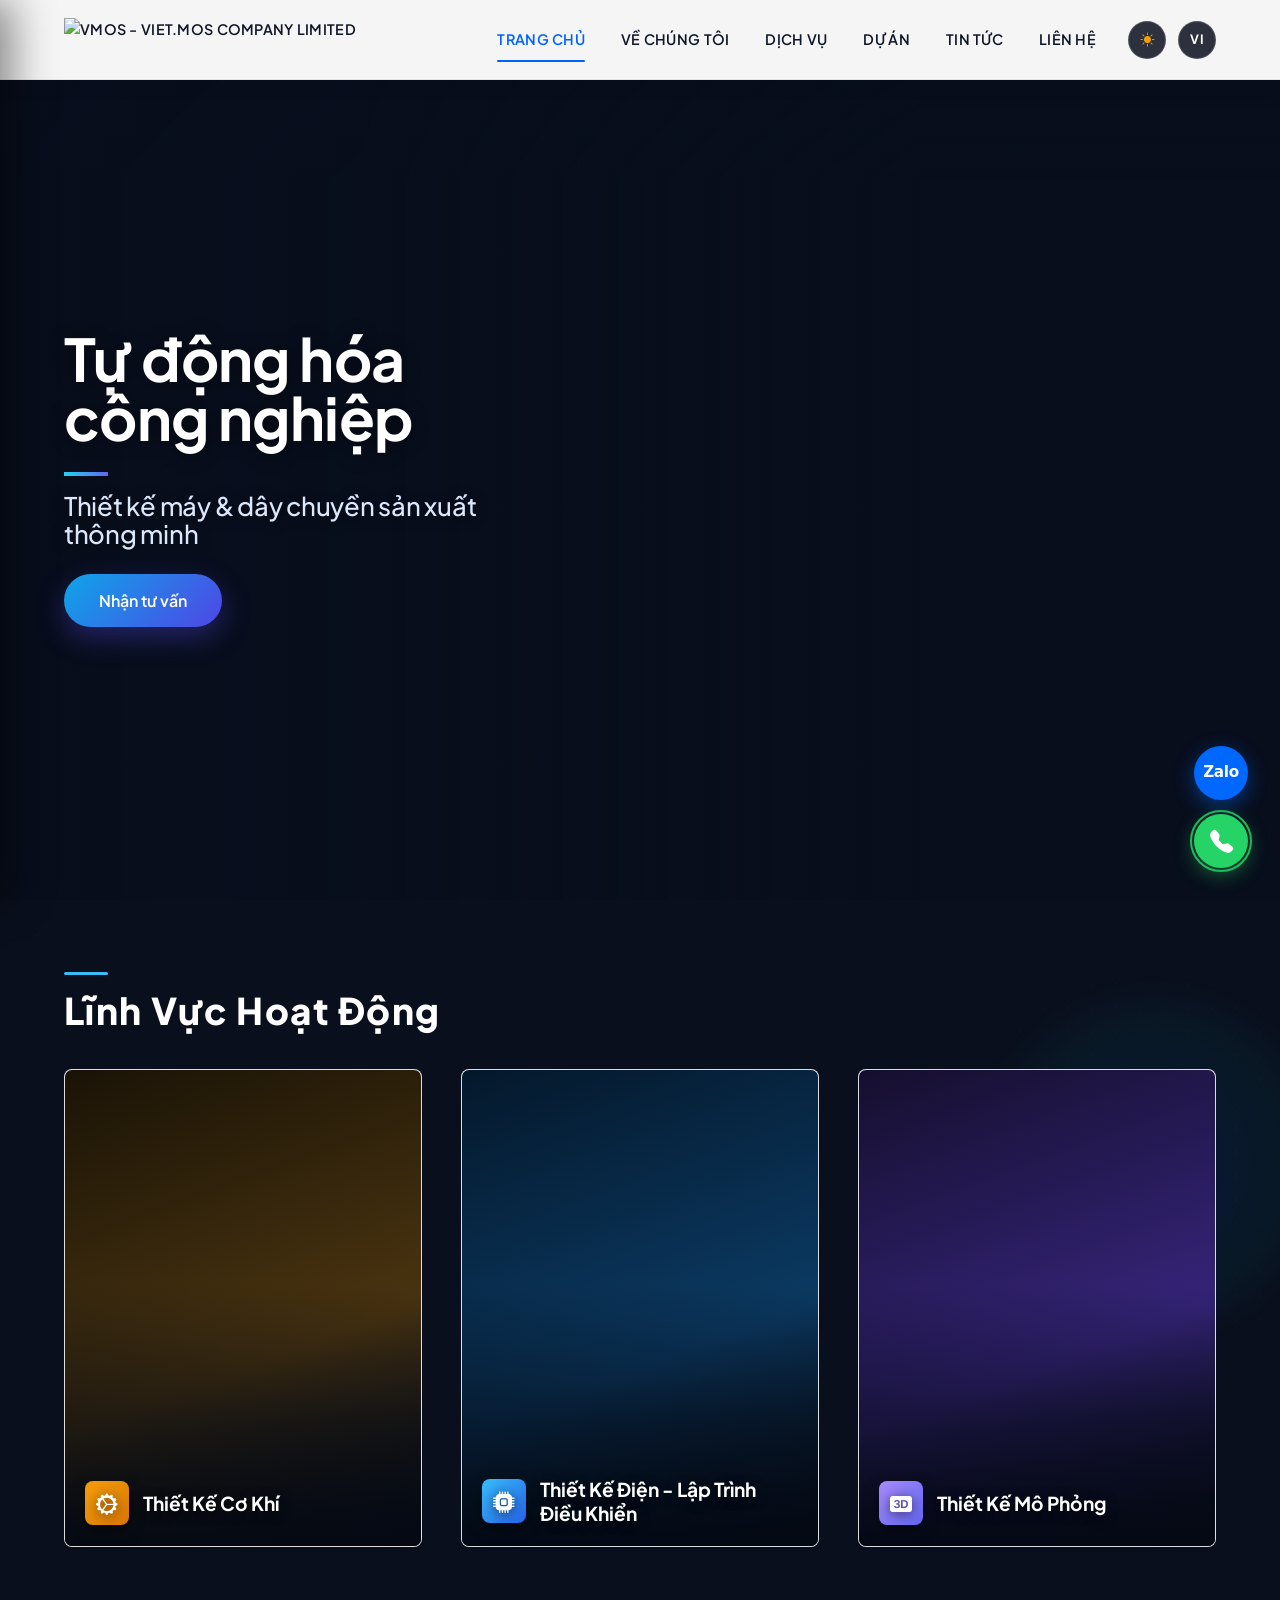
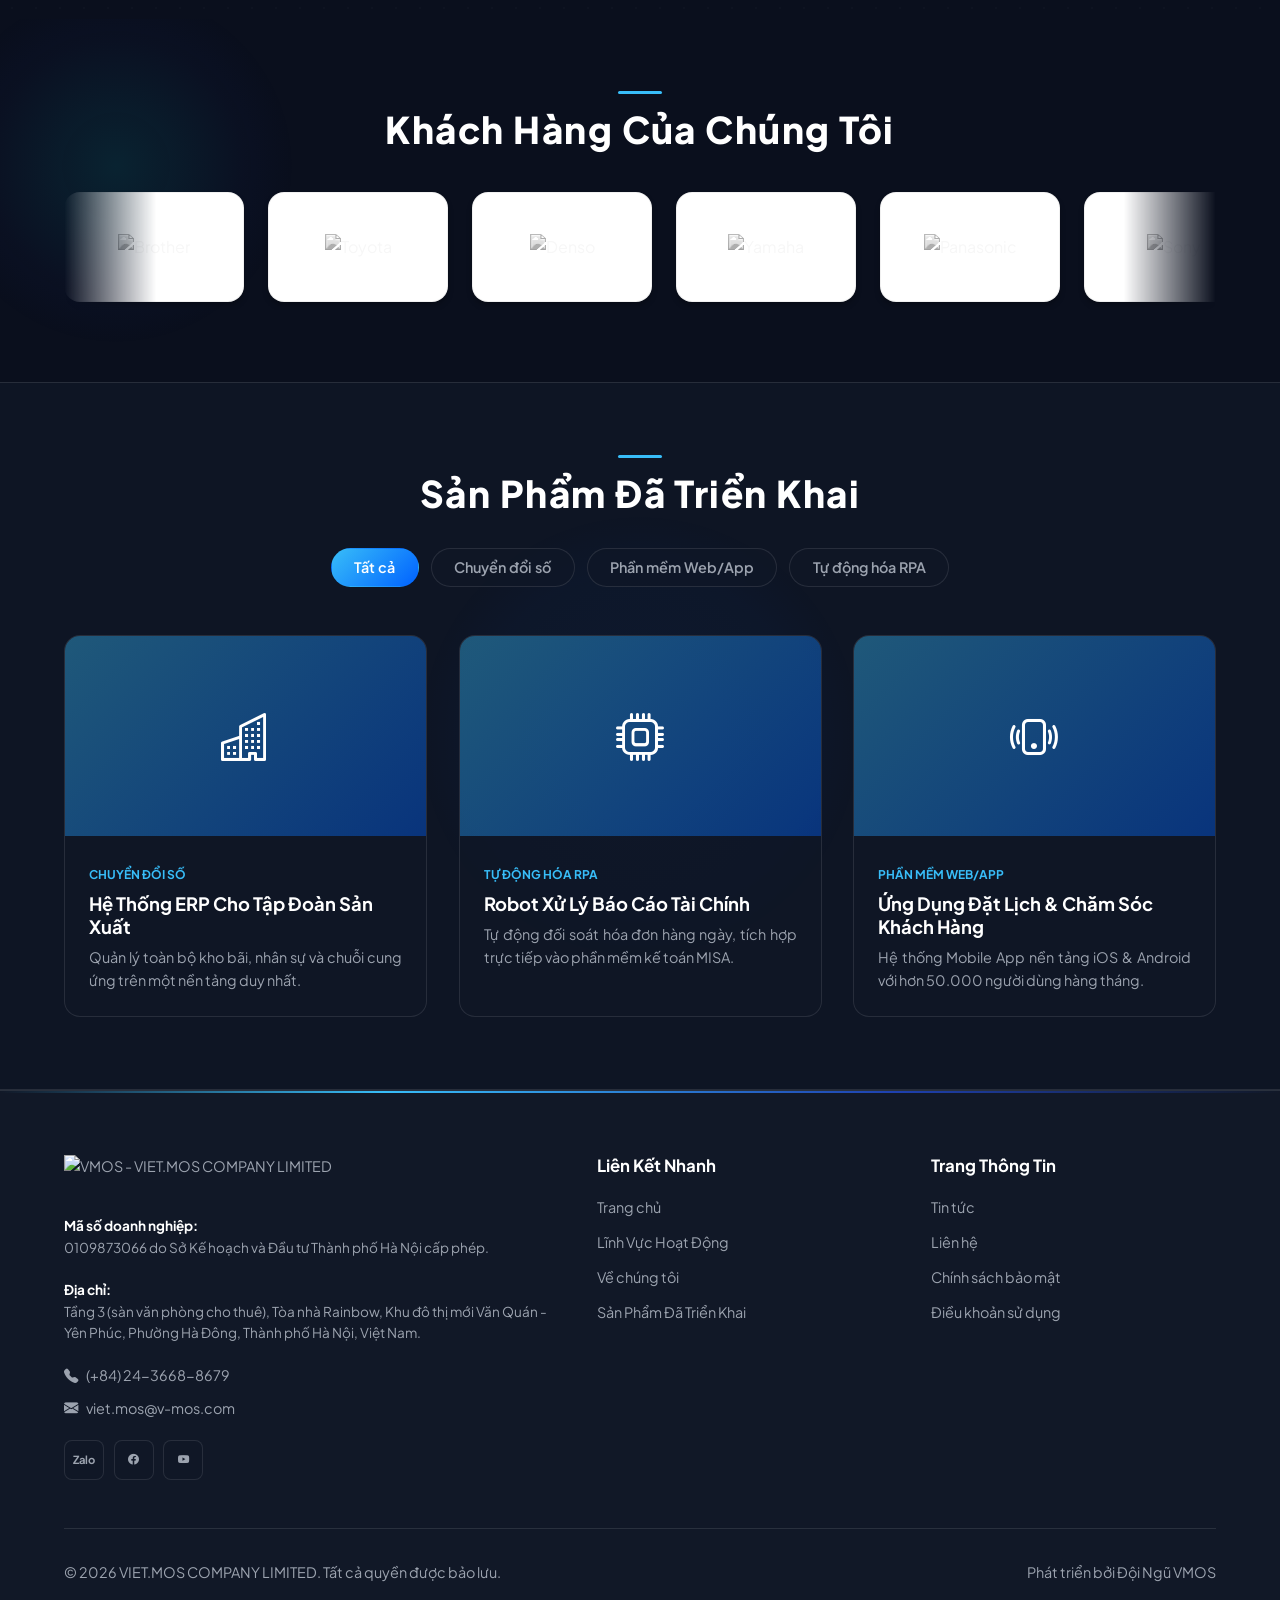
==== index.html @ ed0320f7 "Add files via upload" ====
<!DOCTYPE html>
<html lang="vi">

<head>
  <meta charset="UTF-8">
  <script>
    (function () {
      var t = localStorage.getItem('theme') || 'dark';
      document.documentElement.setAttribute('data-theme', t);
      document.documentElement.style.backgroundColor = t === 'dark' ? '#0a0f1d' : '#f8fafc';
    })();
  </script>
  <meta name="viewport" content="width=device-width, initial-scale=1.0">
  <title>VMOS - VIET.MOS COMPANY LIMITED | Giải Pháp Công Nghệ & Tự Động Hóa</title>
  <meta name="description"
    content="VMOS (VIET.MOS COMPANY LIMITED) cung cấp giải pháp phần mềm toàn diện, tự động hóa quy trình và tư vấn chuyển đổi số bứt phá cho doanh nghiệp.">

  <!-- Icons & Fonts -->
  <link rel="stylesheet" href="https://cdn.jsdelivr.net/npm/bootstrap-icons@1.11.3/font/bootstrap-icons.min.css">
  <link rel="preconnect" href="https://fonts.googleapis.com">
  <link rel="preconnect" href="https://fonts.gstatic.com" crossorigin>
  <link href="https://fonts.googleapis.com/css2?family=Plus+Jakarta+Sans:wght@400;500;600;700;800&display=swap"
    rel="stylesheet">

  <!-- Custom Stylesheet -->
  <link rel="stylesheet" href="style.css?v=rx12">
  <link rel="stylesheet" href="hero-dashboard.css?v=12">
  <link rel="stylesheet" href="vmos-layout.css?v=7">
</head>

<body>

  <!-- Dynamic Animated Aurora & Cyber Network Background -->
  <canvas id="cyber-bg-canvas" class="cyber-bg-canvas" aria-hidden="true"></canvas>
  <div class="aurora-bg-wrapper" aria-hidden="true">
    <div class="aurora-blob blob-1"></div>
    <div class="aurora-blob blob-2"></div>
    <div class="aurora-blob blob-3"></div>
  </div>

  <!-- ================= NAVBAR ================= -->
  <!-- ================= NAVBAR ================= -->
  <header class="navbar">
    <div class="container nav-container">
      <a href="index.html" class="logo">
        <img src="images/vmos-logo.png" alt="VMOS - VIET.MOS COMPANY LIMITED" class="logo-img">
      </a>

      <!-- Desktop Navigation Menu -->
      <nav class="desktop-nav-menu">
        <a href="index.html" class="nav-link active" data-i18n="nav.home">Trang chủ</a>
        <a href="about.html" class="nav-link" data-i18n="nav.about">Về chúng tôi</a>

        <div class="nav-dropdown">
          <a href="dich-vu-thiet-ke-co-khi.html" class="nav-link nav-dropdown-toggle" data-i18n="nav.services">
            <span data-i18n="nav.services">Dịch vụ</span>
            <i class="bi bi-chevron-down"></i>
          </a>
          <div class="nav-dropdown-menu">
            <a href="dich-vu-thiet-ke-co-khi.html" data-i18n="services.mechanical">Thiết Kế Cơ Khí</a>
            <a href="dich-vu-thiet-ke-dien.html" data-i18n="services.electrical">Thiết Kế Điện - Lập Trình Điều
              Khiển</a>
            <a href="dich-vu-thiet-ke-mo-phong.html" data-i18n="services.simulation">Thiết Kế Mô Phỏng</a>
          </div>
        </div>

        <a href="du-an.html" class="nav-link" data-i18n="nav.portfolio">Dự án</a>
        <a href="blog.html" class="nav-link" data-i18n="nav.blog">Tin tức</a>
        <a href="contact.html" class="nav-link" data-i18n="nav.contact">Liên hệ</a>
      </nav>

      <div class="nav-tools">
        <button id="theme-toggle" class="fixed-theme-btn" aria-label="Chuyển đổi giao diện Sáng/Tối"
          data-i18n-attr="aria-label:nav.theme_toggle">
          <i class="bi bi-sun-fill"></i>
        </button>
        <div class="lang-dropdown">
          <button class="fixed-lang-btn" aria-label="Ngôn ngữ" data-i18n-attr="aria-label:nav.lang_toggle">
            <span class="lang-current-label">VI</span>
          </button>
          <div class="lang-menu">
            <button class="lang-select-btn active" data-lang="vi" onclick="window.setLanguage('vi')">VI - Tiếng
              Việt</button>
            <button class="lang-select-btn" data-lang="en" onclick="window.setLanguage('en')">EN - English</button>
            <button class="lang-select-btn" data-lang="ja" onclick="window.setLanguage('ja')">JA - 日本語</button>
          </div>
        </div>
      </div>
    </div>
  </header>

  <!-- ================= VINGROUP-STYLE FIXED NAVIGATION CONTROLS ================= -->
  <!-- Fixed Left Middle: Hamburger Button (3 lines line-only) -->
  <button class="sidebar-toggle" aria-label="Mở menu" aria-expanded="false" aria-controls="side-menu">
    <span class="hamburger-line"></span>
    <span class="hamburger-line"></span>
    <span class="hamburger-line"></span>
  </button>


  <!-- ================= UNIFIED LEFT SIDEBAR NAVIGATION ================= -->
  <div class="sidebar-overlay" id="sidebar-overlay" aria-hidden="true"></div>

  <aside class="side-menu" id="side-menu" aria-label="Menu điều hướng" role="dialog" aria-modal="true">
    <div class="side-menu-header">
      <a href="index.html" class="logo">
        <img src="images/vmos-logo.png" alt="VMOS - VIET.MOS COMPANY LIMITED">
      </a>
      <button class="side-menu-close" aria-label="Đóng menu"><i class="bi bi-x-lg"></i></button>
    </div>
    <nav class="side-menu-nav">
      <a href="index.html" class="side-menu-link active" data-i18n="nav.home">Trang chủ</a>
      <a href="about.html" class="side-menu-link" data-i18n="nav.about">Về chúng tôi</a>
      <div class="side-menu-group">
        <button class="side-menu-link side-menu-group-toggle" data-i18n="nav.services">Dịch vụ</button>
        <div class="side-menu-submenu">
          <a href="dich-vu-thiet-ke-co-khi.html" data-i18n="services.mechanical">Thiết Kế Cơ Khí</a>
          <a href="dich-vu-thiet-ke-dien.html" data-i18n="services.electrical">Thiết Kế Điện - Lập Trình Điều Khiển</a>
          <a href="dich-vu-thiet-ke-mo-phong.html" data-i18n="services.simulation">Thiết Kế Mô Phỏng</a>
        </div>
      </div>
      <a href="du-an.html" class="side-menu-link" data-i18n="nav.portfolio">Dự án</a>
      <a href="blog.html" class="side-menu-link" data-i18n="nav.blog">Tin tức</a>
      <div class="side-menu-cta-wrapper">
        <a href="contact.html" class="side-menu-link side-menu-cta" data-i18n="nav.contact">
          <span data-i18n="nav.contact">Liên hệ</span>
          <i class="bi bi-arrow-right-circle-fill"></i>
        </a>
      </div>
    </nav>
  </aside>

  <!-- ================= HERO STUDIO SECTION ================= -->
  <section class="vh-hero" id="hero-video">
    <div class="vh-wrap">
      <h1 class="vh-title" data-i18n="hero.s.title">Tự động hóa công nghiệp</h1>
      <div class="vh-side">
        <i></i>
        <p data-i18n="hero.s.sub">Thiết kế máy & dây chuyền sản xuất thông minh</p>
        <a href="contact.html" class="vh-btn" data-i18n="hero.s.btn">Nhận tư vấn</a>
      </div>
    </div>
  </section>

  <!-- ================= SERVICES SECTION ================= -->
  <section id="services" class="services-section rx-section rx-band-a" data-layout="spread">
    <div class="bg-glow-right"></div>
    <div class="dot-pattern"></div>
    <div class="container">
      <h2 class="section-title-compact reveal" data-i18n="services.title">Lĩnh Vực Hoạt Động</h2>

      <div class="svc-grid reveal" role="list" aria-label="Lĩnh vực hoạt động">

        <article class="svc-card" role="listitem" style="--c1:#f59e0b;--c2:#d97706">
          <div class="svc-page">
            <span class="svc-badge"><i class="bi bi-gear-wide-connected"></i></span>
            <h3 data-i18n="services.mechanical">Thiết Kế Cơ Khí</h3>
            <p data-i18n="services.mechanical_desc">Thiết kế 2D/3D, bản vẽ kỹ thuật và mô hình hóa máy móc, đồ gá, dây
              chuyền sản xuất đạt chuẩn chế tạo.</p>
            <a href="dich-vu-thiet-ke-co-khi.html" class="svc-link"><span data-i18n="services.view_more">Tìm hiểu chi
                tiết</span> <i class="bi bi-arrow-right"></i></a>
          </div>
          <div class="svc-cover" aria-hidden="true">
            <div class="svc-cover-front svc-bg-co-khi">
              <img src="images/service-co-khi.jpg" alt="" class="svc-img" loading="lazy"
                onerror="this.style.display='none'">
              <span class="svc-shade"></span>
              <span class="svc-label">
                <span class="svc-front-desc" data-i18n="services.mechanical_short">Thiết kế 2D/3D, bản vẽ kỹ thuật, mô
                  hình hóa máy móc và đồ gá.</span>
                <span class="svc-badge"><i class="bi bi-gear-wide-connected"></i></span>
                <span class="svc-label-text" data-i18n="services.mechanical">Thiết Kế Cơ Khí</span>
              </span>
            </div>
            <div class="svc-cover-back"></div>
          </div>
        </article>

        <article class="svc-card" role="listitem" style="--c1:#38bdf8;--c2:#2563eb">
          <div class="svc-page">
            <span class="svc-badge"><i class="bi bi-cpu-fill"></i></span>
            <h3 data-i18n="services.electrical">Thiết Kế Điện - Lập Trình Điều Khiển</h3>
            <p data-i18n="services.electrical_desc">Lập trình PLC, thiết kế giao diện HMI/SCADA, lập trình Robot công
              nghiệp tích hợp Camera Vision và thiết kế tủ điện điều khiển.</p>
            <a href="dich-vu-thiet-ke-dien.html" class="svc-link"><span data-i18n="services.view_more">Tìm hiểu chi
                tiết</span> <i class="bi bi-arrow-right"></i></a>
          </div>
          <div class="svc-cover" aria-hidden="true">
            <div class="svc-cover-front svc-bg-dien">
              <img src="images/service-dien.jpg" alt="" class="svc-img" loading="lazy"
                onerror="this.style.display='none'">
              <span class="svc-shade"></span>
              <span class="svc-label">
                <span class="svc-front-desc" data-i18n="services.electrical_short">Lập trình PLC, HMI/SCADA, Robot,
                  Camera Vision và tủ điện điều khiển.</span>
                <span class="svc-badge"><i class="bi bi-cpu-fill"></i></span>
                <span class="svc-label-text" data-i18n="services.electrical">Thiết Kế Điện - Lập Trình Điều Khiển</span>
              </span>
            </div>
            <div class="svc-cover-back"></div>
          </div>
        </article>

        <article class="svc-card" role="listitem" style="--c1:#a78bfa;--c2:#6366f1">
          <div class="svc-page">
            <span class="svc-badge"><i class="bi bi-badge-3d-fill"></i></span>
            <h3 data-i18n="services.simulation">Thiết Kế Mô Phỏng</h3>
            <p data-i18n="services.simulation_desc">Mô phỏng 3D dây chuyền, robot và hệ thống tự động hóa; kiểm thử
              chương trình điều khiển trên môi trường ảo trước khi triển khai thực tế.</p>
            <a href="dich-vu-thiet-ke-mo-phong.html" class="svc-link"><span data-i18n="services.view_more">Tìm hiểu chi
                tiết</span> <i class="bi bi-arrow-right"></i></a>
          </div>
          <div class="svc-cover" aria-hidden="true">
            <div class="svc-cover-front svc-bg-mo-phong">
              <img src="images/service-mo-phong.jpg" alt="" class="svc-img" loading="lazy"
                onerror="this.style.display='none'">
              <span class="svc-shade"></span>
              <span class="svc-label">
                <span class="svc-front-desc" data-i18n="services.simulation_short">Mô phỏng 3D dây chuyền, robot; kiểm
                  thử chương trình trên môi trường ảo.</span>
                <span class="svc-badge"><i class="bi bi-badge-3d-fill"></i></span>
                <span class="svc-label-text" data-i18n="services.simulation">Thiết Kế Mô Phỏng</span>
              </span>
            </div>
            <div class="svc-cover-back"></div>
          </div>
        </article>

      </div>
    </div>
  </section>


  <!-- ================= CLIENTS SECTION ================= -->
  <section id="clients" class="clients-section rx-section rx-band-a" data-layout="center">
    <div class="bg-glow-left"></div>
    <div class="container">

      <h2 class="section-title-compact reveal" data-i18n="clients.title">Khách Hàng Của Chúng Tôi</h2>

      <div class="clients-marquee-wrapper reveal-scale">
        <div class="clients-marquee-track">
          <!-- 10 Logo gốc -->
          <div class="client-logo-box">
            <img src="images/konica-minolta.png" alt="Konica Minolta">
          </div>
          <div class="client-logo-box">
            <img src="images/brother.png" alt="Brother">
          </div>
          <div class="client-logo-box">
            <img src="images/toyota.png" alt="Toyota">
          </div>
          <div class="client-logo-box">
            <img src="images/denso.png" alt="Denso">
          </div>
          <div class="client-logo-box">
            <img src="images/yamaha.png" alt="Yamaha">
          </div>
          <div class="client-logo-box">
            <img src="images/panasonic.png" alt="Panasonic">
          </div>
          <div class="client-logo-box">
            <img src="images/sony.png" alt="Sony">
          </div>
          <div class="client-logo-box">
            <img src="images/canon.png" alt="Canon">
          </div>
          <div class="client-logo-box">
            <img src="images/honda.png" alt="Honda">
          </div>
          <div class="client-logo-box">
            <img src="images/nissan.png" alt="Nissan Motor Corporation">
          </div>

          <!-- 10 Logo nhân đôi cho hiệu ứng lặp vô hạn (aria-hidden="true") -->
          <div class="client-logo-box" aria-hidden="true">
            <img src="images/konica-minolta.png" alt="">
          </div>
          <div class="client-logo-box" aria-hidden="true">
            <img src="images/brother.png" alt="">
          </div>
          <div class="client-logo-box" aria-hidden="true">
            <img src="images/toyota.png" alt="">
          </div>
          <div class="client-logo-box" aria-hidden="true">
            <img src="images/denso.png" alt="">
          </div>
          <div class="client-logo-box" aria-hidden="true">
            <img src="images/yamaha.png" alt="">
          </div>
          <div class="client-logo-box" aria-hidden="true">
            <img src="images/panasonic.png" alt="">
          </div>
          <div class="client-logo-box" aria-hidden="true">
            <img src="images/sony.png" alt="">
          </div>
          <div class="client-logo-box" aria-hidden="true">
            <img src="images/canon.png" alt="">
          </div>
          <div class="client-logo-box" aria-hidden="true">
            <img src="images/honda.png" alt="">
          </div>
          <div class="client-logo-box" aria-hidden="true">
            <img src="images/nissan.png" alt="">
          </div>
        </div>
      </div>

    </div>
  </section>

  <!-- ================= PORTFOLIO SECTION ================= -->
  <section id="portfolio" class="portfolio-section rx-section rx-band-b" data-layout="center">
    <div class="bg-glow-center"></div>
    <div class="container">
      <div class="rx-section-head rx-split">
        <h2 class="section-title-compact reveal" data-i18n="portfolio.title">Sản Phẩm Đã Triển Khai</h2>

        <!-- Portfolio Category Tabs -->
        <div class="portfolio-tabs">
          <button class="tab-btn active" data-filter="all" data-i18n="portfolio.tab_all">Tất cả</button>
          <button class="tab-btn" data-filter="digital" data-i18n="portfolio.tab_digital">Chuyển đổi số</button>
          <button class="tab-btn" data-filter="software" data-i18n="portfolio.tab_software">Phần mềm Web/App</button>
          <button class="tab-btn" data-filter="automation" data-i18n="portfolio.tab_automation">Tự động hóa RPA</button>
        </div>
      </div>

      <div class="portfolio-grid">
        <div class="project-card reveal" data-category="digital">
          <div class="project-thumb">
            <i class="bi bi-buildings"></i>
            <div class="project-thumb-overlay">
              <span class="btn btn-primary" style="padding: 0.5rem 1.25rem;" data-i18n="portfolio.view_detail">Xem chi
                tiết</span>
            </div>
          </div>
          <div class="project-info">
            <span class="project-tag" data-i18n="portfolio.card1_tag">Chuyển đổi số</span>
            <h4 data-i18n="portfolio.card1_title">Hệ Thống ERP Cho Tập Đoàn Sản Xuất</h4>
            <p data-i18n="portfolio.card1_desc">Quản lý toàn bộ kho bãi, nhân sự và chuỗi cung ứng trên một nền tảng duy
              nhất.</p>
          </div>
        </div>

        <div class="project-card reveal" data-category="automation">
          <div class="project-thumb">
            <i class="bi bi-cpu"></i>
            <div class="project-thumb-overlay">
              <span class="btn btn-primary" style="padding: 0.5rem 1.25rem;" data-i18n="portfolio.view_detail">Xem chi
                tiết</span>
            </div>
          </div>
          <div class="project-info">
            <span class="project-tag" data-i18n="portfolio.card2_tag">Tự động hóa RPA</span>
            <h4 data-i18n="portfolio.card2_title">Robot Xử Lý Báo Cáo Tài Chính</h4>
            <p data-i18n="portfolio.card2_desc">Tự động đối soát hóa đơn hàng ngày, tích hợp trực tiếp vào phần mềm kế
              toán MISA.</p>
          </div>
        </div>

        <div class="project-card reveal" data-category="software">
          <div class="project-thumb">
            <i class="bi bi-phone-vibrate"></i>
            <div class="project-thumb-overlay">
              <span class="btn btn-primary" style="padding: 0.5rem 1.25rem;" data-i18n="portfolio.view_detail">Xem chi
                tiết</span>
            </div>
          </div>
          <div class="project-info">
            <span class="project-tag" data-i18n="portfolio.card3_tag">Phần mềm Web/App</span>
            <h4 data-i18n="portfolio.card3_title">Ứng Dụng Đặt Lịch & Chăm Sóc Khách Hàng</h4>
            <p data-i18n="portfolio.card3_desc">Hệ thống Mobile App nền tảng iOS & Android với hơn 50.000 người dùng
              hàng tháng.</p>
          </div>
        </div>
      </div>
    </div>
  </section>

  <!-- ================= FOOTER ================= -->
  <footer class="footer">
    <div class="container">
      <div class="footer-grid">
        <div class="footer-col footer-col-main">
          <a href="index.html" class="logo" style="margin-bottom: 1rem;">
            <img src="images/vmos-logo.png" alt="VMOS - VIET.MOS COMPANY LIMITED" class="logo-img">
          </a>

          <div class="footer-legal">
            <p><strong data-i18n="footer.tax_label">Mã số doanh nghiệp:</strong><br>
              <span data-i18n="footer.tax_val">0109873066 do Sở Kế hoạch và Đầu tư Thành phố Hà Nội cấp phép.</span>
            </p>

            <p><strong data-i18n="footer.address_label">Địa chỉ:</strong><br>
              <span data-i18n="footer.address_val">Tầng 3 (sàn văn phòng cho thuê), Tòa nhà Rainbow, Khu đô thị mới Văn
                Quán - Yên Phúc, Phường Hà Đông, Thành phố Hà Nội, Việt Nam.</span>
            </p>
          </div>

          <div class="footer-contact-row">
            <a href="tel:+842436688679"><i class="bi bi-telephone-fill"></i> (+84) 24-3668-8679</a>
            <a href="mailto:viet.mos@v-mos.com"><i class="bi bi-envelope-fill"></i> viet.mos@v-mos.com</a>
          </div>

          <div class="footer-social">
            <a href="#" class="social-icon" aria-label="Zalo">Zalo</a>
            <a href="#" class="social-icon" aria-label="Facebook"><i class="bi bi-facebook"></i></a>
            <a href="#" class="social-icon" aria-label="Youtube"><i class="bi bi-youtube"></i></a>
          </div>
        </div>

        <div class="footer-col">
          <h4 data-i18n="footer.quick_links">Liên Kết Nhanh</h4>
          <ul class="footer-links">
            <li><a href="index.html" data-i18n="nav.home">Trang chủ</a></li>
            <li><a href="index.html#services" data-i18n="services.title">Dịch vụ trọng tâm</a></li>
            <li><a href="about.html" data-i18n="nav.about">Về VMOS</a></li>
            <li><a href="du-an.html" data-i18n="portfolio.title">Dự án triển khai</a></li>
          </ul>
        </div>

        <div class="footer-col">
          <h4 data-i18n="footer.info_pages">Trang Thông Tin</h4>
          <ul class="footer-links">
            <li><a href="blog.html" data-i18n="nav.blog">Tin tức & Công nghệ</a></li>
            <li><a href="contact.html" data-i18n="nav.contact">Liên hệ tư vấn</a></li>
            <li><a href="#" data-i18n="footer.privacy">Chính sách bảo mật</a></li>
            <li><a href="#" data-i18n="footer.terms">Điều khoản sử dụng</a></li>
          </ul>
        </div>
      </div>

      <div class="footer-bottom">
        <p data-i18n="footer.copyright">&copy; 2026 VIET.MOS COMPANY LIMITED. Tất cả quyền được bảo lưu.</p>
        <p data-i18n="footer.developed_by">Phát triển bởi Đội Ngũ VMOS</p>
      </div>
    </div>
  </footer>

  <!-- ================= FLOATING CONTACT WIDGET ================= -->
  <div class="floating-contact-widget">
    <!-- Nút Zalo -->
    <a href="zalo-qr.html" target="_blank" rel="noopener noreferrer" class="floating-btn btn-zalo"
      aria-label="Kết nối Zalo">
      <span class="floating-tooltip">Quét mã QR Zalo</span>
      <span class="zalo-text-badge">Zalo</span>
    </a>

    <!-- Nút Gọi điện -->
    <a href="tel:+842436688679" class="floating-btn btn-phone" aria-label="Gọi điện tư vấn">
      <span class="floating-tooltip">(+84) 24-3668-8679</span>
      <i class="bi bi-telephone-fill"></i>
    </a>
  </div>

  <script src="i18n.js?v=9999999992"></script>
  <script src="hero-dashboard.js?v=2"></script>
  <script src="script.js"></script>
  <script src="background-particles.js"></script>
</body>

</html>
---- style.css ----
/* ==========================================================================
   WEBSITE CÔNG TY - DESIGN SYSTEM & STYLES
   Modern Glassmorphism & High-Tech Aesthetic
   ========================================================================== */

/* --- COLOR PALETTE & VARIABLES --- */
:root {
  --font-main: 'Plus Jakarta Sans', 'Noto Sans JP', system-ui, -apple-system, 'Segoe UI', Roboto, Arial, sans-serif;
  /* Brand Palette - Blue + White Rebrand */
  --bg-primary: #0a0f1d;
  --bg-secondary: #111827;
  --bg-card: rgba(17, 24, 39, 0.7);
  --bg-card-hover: rgba(31, 41, 55, 0.85);

  --text-main: #f3f4f6;
  --text-muted: #9ca3af;
  --text-heading: #ffffff;

  --accent-blue: #0062ff;
  --accent-sky: #38bdf8;
  /* 
   * Note: --accent-navy intentionally merges the former --accent-purple and --accent-magenta 
   * into a single unified blue-family accent as part of the site-wide blue+white rebrand.
   * Dark theme uses #1e40af (pure Navy Blue, no indigo/purple hue) for contrast against #0a0f1d.
   */
  --accent-navy: #1e40af;

  /* Backward-compatibility aliases mapped to blue-family palette */
  --accent-cyan: var(--accent-sky);
  --accent-purple: var(--accent-navy);
  --accent-magenta: var(--accent-navy);

  --gradient-primary: linear-gradient(135deg, #38bdf8 0%, #0062ff 100%);
  --gradient-aurora: linear-gradient(135deg, rgba(56, 189, 248, 0.15) 0%, rgba(0, 98, 255, 0.15) 50%, rgba(30, 64, 175, 0.15) 100%);
  --gradient-glow: linear-gradient(135deg, rgba(56, 189, 248, 0.4), rgba(0, 98, 255, 0.4));
  --gradient-card: linear-gradient(135deg, rgba(255, 255, 255, 0.05) 0%, rgba(255, 255, 255, 0.01) 100%);
  --gradient-shine: linear-gradient(90deg, transparent, rgba(255, 255, 255, 0.3), transparent);

  /* Structural & Reflective Variables */
  --border-color: rgba(255, 255, 255, 0.1);
  --reflective-border: rgba(255, 255, 255, 0.12);
  --border-hover: rgba(56, 189, 248, 0.5);
  --shadow-sm: 0 4px 6px -1px rgba(0, 0, 0, 0.3);
  --shadow-lg: 0 20px 25px -5px rgba(0, 0, 0, 0.5), 0 8px 10px -6px rgba(0, 0, 0, 0.5);
  --shadow-glow: 0 0 25px rgba(56, 189, 248, 0.3);

  --radius-sm: 8px;
  --radius-md: 16px;
  --radius-lg: 24px;
  --radius-full: 9999px;

  --transition-fast: 0.2s ease;
  --transition-normal: 0.3s cubic-bezier(0.4, 0, 0.2, 1);
  --transition-bounce: 0.4s cubic-bezier(0.34, 1.56, 0.64, 1);
  --ease-out-expo: cubic-bezier(0.16, 1, 0.3, 1);
  --ease-spring: cubic-bezier(0.34, 1.56, 0.64, 1);
}

/* ==========================================================================
   DYNAMIC ANIMATED AURORA & CYBER NETWORK BACKGROUND
   ========================================================================== */
.cyber-bg-canvas {
  position: fixed;
  top: 0;
  left: 0;
  width: 100vw;
  height: 100vh;
  z-index: -2;
  pointer-events: none;
}

.aurora-bg-wrapper {
  position: fixed;
  top: 0;
  left: 0;
  width: 100vw;
  height: 100vh;
  z-index: -3;
  pointer-events: none;
  overflow: hidden;
}

.aurora-blob {
  position: absolute;
  border-radius: 50%;
  filter: blur(80px);
  -webkit-filter: blur(80px);
  opacity: 0.28;
  will-change: transform;
  animation: auroraFloat 18s ease-in-out infinite alternate;
}

.aurora-blob.blob-1 {
  top: -10%;
  left: 15%;
  width: 550px;
  height: 550px;
  background: radial-gradient(circle, #38bdf8 0%, #0062ff 60%, transparent 100%);
  animation-duration: 22s;
}

.aurora-blob.blob-2 {
  bottom: 10%;
  right: 5%;
  width: 600px;
  height: 600px;
  background: radial-gradient(circle, #1e40af 0%, #38bdf8 65%, transparent 100%);
  animation-duration: 26s;
  animation-delay: -7s;
}

.aurora-blob.blob-3 {
  top: 40%;
  left: -5%;
  width: 500px;
  height: 500px;
  background: radial-gradient(circle, #0284c7 0%, #0062ff 70%, transparent 100%);
  animation-duration: 20s;
  animation-delay: -12s;
}

@keyframes auroraFloat {
  0% {
    transform: translate(0, 0) scale(1) rotate(0deg);
  }

  50% {
    transform: translate(60px, 40px) scale(1.15) rotate(180deg);
  }

  100% {
    transform: translate(-40px, 70px) scale(0.9) rotate(360deg);
  }
}

[data-theme="light"] .aurora-blob {
  opacity: 0.18;
  filter: blur(90px);
}

/* Light Theme Overrides */
[data-theme="light"] {
  --bg-primary: #f8fafc;
  --bg-secondary: #ffffff;
  --bg-card: rgba(255, 255, 255, 0.85);
  --bg-card-hover: #ffffff;

  --text-main: #334155;
  --text-muted: #64748b;
  --text-heading: #0f172a;

  --accent-sky: #0284c7;
  --accent-navy: #1e3a8a;

  --border-color: rgba(0, 0, 0, 0.08);
  --reflective-border: rgba(0, 0, 0, 0.08);
  --border-hover: rgba(0, 98, 255, 0.4);
  --shadow-lg: 0 20px 25px -5px rgba(0, 0, 0, 0.08);
  --gradient-card: linear-gradient(135deg, rgba(255, 255, 255, 0.95) 0%, rgba(241, 245, 249, 0.85) 100%);
}

/* --- BASE STYLES --- */
*,
*::before,
*::after {
  box-sizing: border-box;
  margin: 0;
  padding: 0;
}

html {
  scroll-behavior: smooth;
  scroll-padding-top: 90px;
  font-family: var(--font-main);
  font-size: 16px;
  background-color: var(--bg-primary);
  color: var(--text-main);
  overflow-x: hidden;
}

body,
button,
input,
textarea,
select {
  font-family: var(--font-main);
}

html,
body {
  overflow-x: clip;
  max-width: 100%;
}

body {
  min-height: 100vh;
  line-height: 1.6;
  font-family: var(--font-main);
  background-color: var(--bg-primary);
  transition: background-color var(--transition-normal), color var(--transition-normal);
}

a {
  color: inherit;
  text-decoration: none;
}

ul {
  list-style: none;
}

img {
  max-width: 100%;
  height: auto;
  display: block;
}

/* Container */
.container {
  width: 100%;
  max-width: 1240px;
  margin: 0 auto;
  padding: 0 1.5rem;
}

/* Typography Helpers */
h1,
h2,
h3,
h4,
h5,
h6 {
  color: var(--text-heading);
  font-weight: 700;
  line-height: 1.25;
}

.gradient-text {
  background: var(--gradient-primary);
  -webkit-background-clip: text;
  -webkit-text-fill-color: transparent;
  background-clip: text;
}

.section-badge {
  display: inline-flex;
  align-items: center;
  gap: 0.5rem;
  padding: 0.35rem 1rem;
  border-radius: var(--radius-full);
  background: rgba(6, 182, 212, 0.1);
  border: 1px solid rgba(6, 182, 212, 0.25);
  color: var(--accent-cyan);
  font-size: 0.875rem;
  font-weight: 600;
  text-transform: uppercase;
  letter-spacing: 0.05em;
  margin-bottom: 1rem;
}

.section-header {
  text-align: center;
  max-width: 700px;
  margin: 0 auto 3.5rem auto;
}

.section-title {
  font-size: 2.25rem;
  margin-bottom: 1rem;
}

.section-subtitle {
  color: var(--text-muted);
  font-size: 1.1rem;
}

/* --- COMPACT SECTION TITLE (MODERN MINIMALIST STYLE) --- */
.section-title-compact {
  font-size: clamp(1.1rem, 2.2vw, 1.25rem);
  font-weight: 800;
  text-transform: uppercase;
  letter-spacing: 0.04em;
  color: var(--accent-cyan);
  text-align: left;
  margin-bottom: 1.75rem;
  display: flex;
  align-items: center;
  gap: 0.65rem;
  line-height: 1.3;
}

.section-title-compact::before {
  content: '';
  display: inline-block;
  width: 4px;
  height: 1.1em;
  background: var(--gradient-primary);
  border-radius: 2px;
  flex-shrink: 0;
}

[data-theme="light"] .section-title-compact {
  color: var(--accent-blue);
}

/* --- BUTTONS --- */
.btn {
  display: inline-flex;
  align-items: center;
  justify-content: center;
  gap: 0.6rem;
  padding: 0.85rem 1.75rem;
  border-radius: var(--radius-full);
  font-weight: 600;
  font-size: 0.95rem;
  cursor: pointer;
  transition: transform var(--transition-fast), box-shadow var(--transition-fast), background var(--transition-fast);
  border: none;
  outline: none;
  position: relative;
  overflow: hidden;
}

.btn-primary {
  background: var(--gradient-primary);
  color: #ffffff;
  box-shadow: 0 4px 18px rgba(0, 242, 254, 0.35);
  z-index: 1;
}

.btn-primary::after {
  content: '';
  position: absolute;
  top: 0;
  left: -100%;
  width: 100%;
  height: 100%;
  background: var(--gradient-shine);
  transition: transform 0.6s ease;
  z-index: 2;
}

.btn-primary:hover::after {
  transform: translateX(200%);
}

.btn-primary:hover {
  transform: translateY(-2px);
  box-shadow: 0 8px 28px rgba(0, 242, 254, 0.5);
}

.btn-outline {
  background: transparent;
  color: var(--text-main);
  border: 1px solid var(--border-color);
  position: relative;
  z-index: 1;
  transition: color var(--transition-fast), border-color var(--transition-fast), box-shadow var(--transition-fast), transform var(--transition-fast);
}

.btn-outline::before {
  content: '';
  position: absolute;
  inset: 0;
  background: var(--gradient-primary);
  z-index: -1;
  opacity: 0;
  border-radius: inherit;
  transition: opacity var(--transition-fast);
}

.btn-outline:hover::before {
  opacity: 1;
}

.btn-outline:hover {
  color: #ffffff !important;
  border-color: transparent;
  box-shadow: 0 4px 20px rgba(0, 242, 254, 0.35);
  transform: translateY(-2px);
}

.btn-icon {
  width: 42px;
  height: 42px;
  border-radius: 50%;
  display: inline-flex;
  align-items: center;
  justify-content: center;
  background: var(--bg-card);
  border: 1px solid var(--border-color);
  color: var(--text-main);
  cursor: pointer;
  transition: var(--transition-fast);
}

.btn-icon:hover {
  border-color: var(--accent-cyan);
  color: var(--accent-cyan);
  transform: scale(1.08);
}

/* --- LANGUAGE SELECTOR --- */
.lang-dropdown {
  position: relative;
  display: inline-block;
}

.lang-current-label {
  font-size: 0.75rem;
  font-weight: 800;
  letter-spacing: 0.5px;
}

.lang-menu {
  position: absolute;
  top: 120%;
  right: 0;
  background: var(--bg-card-hover);
  border: 1px solid var(--border-color);
  border-radius: var(--radius-sm);
  padding: 0.4rem;
  display: flex;
  flex-direction: column;
  gap: 0.25rem;
  box-shadow: var(--shadow-lg);
  opacity: 0;
  visibility: hidden;
  transform: translateY(10px);
  transition: all var(--transition-fast);
  z-index: 1050;
  min-width: 130px;
}

.lang-dropdown:hover .lang-menu,
.lang-dropdown:focus-within .lang-menu {
  opacity: 1;
  visibility: visible;
  transform: translateY(0);
}

.lang-select-btn {
  background: transparent;
  border: none;
  color: var(--text-muted);
  font-size: 0.82rem;
  font-weight: 600;
  padding: 0.4rem 0.75rem;
  border-radius: 6px;
  cursor: pointer;
  text-align: left;
  transition: all var(--transition-fast);
  white-space: nowrap;
}

.lang-select-btn:hover,
.lang-select-btn.active {
  background: var(--gradient-primary);
  color: #ffffff;
}

/* --- NAVBAR & LOGO CHIP STYLING --- */
.navbar {
  position: fixed;
  top: 0;
  left: 0;
  width: 100%;
  z-index: 1000;
  padding: 1.1rem 0;
  background: rgba(6, 10, 20, 0.88);
  backdrop-filter: blur(14px);
  -webkit-backdrop-filter: blur(14px);
  border-bottom: 1px solid rgba(255, 255, 255, 0.08);
  transition: all var(--transition-normal);
}

.navbar.scrolled {
  padding: 0.75rem 0;
  background: rgba(6, 10, 20, 0.96);
  backdrop-filter: blur(20px);
  -webkit-backdrop-filter: blur(20px);
  border-bottom: 1px solid rgba(0, 242, 254, 0.2);
  box-shadow: 0 4px 20px rgba(0, 0, 0, 0.4);
}

/* Light Theme Navbar */
[data-theme="light"] .navbar:not(.scrolled) {
  background: rgba(255, 255, 255, 0.96);
  border-bottom-color: rgba(15, 23, 42, 0.08);
}

[data-theme="light"] .navbar:not(.scrolled) .logo img,
[data-theme="light"] .navbar:not(.scrolled) .logo-img {
  filter: none;
}

[data-theme="light"] .navbar:not(.scrolled) .nav-link {
  color: #0f172a !important;
  text-shadow: none !important;
  opacity: 1 !important;
}

[data-theme="light"] .navbar:not(.scrolled) .nav-link:hover,
[data-theme="light"] .navbar:not(.scrolled) .nav-link.active {
  color: #0062ff !important;
}

[data-theme="light"] .navbar.scrolled {
  background: rgba(255, 255, 255, 0.97);
  border-bottom-color: rgba(0, 98, 255, 0.15);
  box-shadow: 0 4px 15px rgba(0, 0, 0, 0.06);
}

[data-theme="light"] .navbar.scrolled .nav-link {
  color: #0f172a !important;
  text-shadow: none !important;
}

[data-theme="light"] .navbar.scrolled .nav-link:hover,
[data-theme="light"] .navbar.scrolled .nav-link.active {
  color: var(--accent-blue) !important;
}

.nav-container {
  display: flex;
  align-items: center;
  justify-content: space-between;
}

/* Desktop Navigation Menu & Actions */
.desktop-nav-menu {
  display: flex;
  align-items: center;
  gap: 2.25rem;
}

.desktop-nav-menu .nav-link {
  color: var(--text-heading);
  font-size: 0.95rem;
  font-weight: 500;
  text-decoration: none;
  transition: color 0.2s ease;
  padding: 0.4rem 0;
  position: relative;
}

.desktop-nav-menu .nav-link:hover,
.desktop-nav-menu .nav-link.active {
  color: var(--accent-sky);
}

.desktop-nav-menu .nav-link.active::after {
  content: '';
  position: absolute;
  bottom: 0;
  left: 0;
  right: 0;
  height: 2px;
  background: var(--accent-sky);
  border-radius: 2px;
}

/* Nav Dropdown */
.nav-dropdown {
  position: relative;
}

.nav-dropdown-toggle {
  display: flex;
  align-items: center;
  gap: 0.35rem;
}

.nav-dropdown-menu {
  position: absolute;
  top: 100%;
  left: 50%;
  transform: translateX(-50%) translateY(10px);
  background: var(--bg-card);
  backdrop-filter: blur(16px);
  -webkit-backdrop-filter: blur(16px);
  border: 1px solid var(--border-color);
  border-radius: var(--radius-md);
  box-shadow: var(--shadow-lg);
  padding: 0.5rem 0;
  min-width: 230px;
  opacity: 0;
  visibility: hidden;
  transition: all 0.25s ease;
  z-index: 1010;
}

.nav-dropdown:hover .nav-dropdown-menu {
  opacity: 1;
  visibility: visible;
  transform: translateX(-50%) translateY(4px);
}

.nav-dropdown-menu a {
  display: block;
  padding: 0.6rem 1.25rem;
  color: var(--text-main);
  font-size: 0.9rem;
  text-decoration: none;
  transition: background 0.2s ease, color 0.2s ease;
}

.nav-dropdown-menu a:hover {
  background: var(--bg-card-hover);
  color: var(--accent-sky);
}

.nav-actions {
  display: flex;
  align-items: center;
  gap: 1rem;
}

@media (min-width: 993px) {
  .sidebar-toggle {
    display: none !important;
  }
}

@media (max-width: 992px) {

  .desktop-nav-menu,
  .nav-actions {
    display: none !important;
  }

  .sidebar-toggle {
    display: flex !important;
  }
}


/* --- LOGO STYLING (Original Clean State) --- */
.logo {
  display: inline-flex;
  align-items: center;
  text-decoration: none;
}

.logo-img {
  height: 54px;
  width: auto;
  object-fit: contain;
  transition: transform var(--transition-fast);
}

.logo:hover .logo-img {
  transform: scale(1.05);
}

/* Tăng độ nổi bật nét chữ thư pháp VMOS ở giao diện Ban đêm (Dark Mode) */
[data-theme="dark"] .logo-img {
  filter: drop-shadow(0 0 1px rgba(255, 255, 255, 0.95)) drop-shadow(0 0 8px rgba(255, 255, 255, 0.35));
}

.nav-links {
  display: flex;
  align-items: center;
  gap: 2rem;
}

.nav-link {
  font-weight: 500;
  font-size: 0.95rem;
  color: var(--text-muted);
  transition: color var(--transition-fast);
  position: relative;
}

.nav-link:hover,
.nav-link.active {
  color: var(--accent-cyan);
}

.nav-link::after {
  content: '';
  position: absolute;
  bottom: -4px;
  left: 0;
  width: 0;
  height: 2px;
  background: var(--gradient-primary);
  transition: width var(--transition-normal);
  border-radius: 2px;
}

.nav-link:hover::after,
.nav-link.active::after {
  width: 100%;
}

/* --- NAV DROPDOWN MENU (SERVICES SUBMENU - NO HOVER GAP FIX) --- */
.nav-item-dropdown {
  position: relative;
}

/* Cầu nối vô hình giúp giữ hover liên tục từ nav-link xuống menu con */
.nav-dropdown-menu::before {
  content: '';
  position: absolute;
  top: -16px;
  left: 0;
  right: 0;
  height: 16px;
  background: transparent;
}

.nav-dropdown-menu {
  position: absolute;
  top: 100%;
  left: 50%;
  transform: translateX(-50%) translateY(4px);
  min-width: 290px;
  background: var(--bg-card-hover, rgba(17, 24, 39, 0.96));
  border: 1px solid var(--border-color, rgba(255, 255, 255, 0.12));
  border-radius: var(--radius-md, 16px);
  box-shadow: 0 20px 45px rgba(0, 0, 0, 0.55), 0 0 30px rgba(0, 242, 254, 0.15);
  backdrop-filter: blur(16px);
  -webkit-backdrop-filter: blur(16px);
  padding: 0.6rem;
  list-style: none;
  margin: 0;
  opacity: 0;
  visibility: hidden;
  pointer-events: none;
  /* Thêm transition-delay 0.12s khi ẩn đi để tránh rớt hover giữa chừng */
  transition: opacity 0.2s ease 0.12s, transform 0.2s cubic-bezier(0.16, 1, 0.3, 1) 0.12s, visibility 0.2s ease 0.12s;
  z-index: 1050;
}

.nav-item-dropdown:hover .nav-dropdown-menu,
.nav-item-dropdown:focus-within .nav-dropdown-menu,
.nav-item-dropdown.active-dropdown .nav-dropdown-menu {
  opacity: 1;
  visibility: visible;
  pointer-events: auto;
  transform: translateX(-50%) translateY(0);
  /* Hiện lên ngay lập tức (không delay) */
  transition-delay: 0s;
}

.nav-dropdown-link {
  display: flex;
  align-items: center;
  gap: 0.65rem;
  padding: 0.75rem 1rem;
  color: var(--text-main, #f3f4f6) !important;
  text-decoration: none;
  border-radius: var(--radius-sm, 8px);
  font-size: 0.92rem;
  font-weight: 500;
  transition: all var(--transition-fast, 0.2s ease);
}

.nav-dropdown-link i {
  font-size: 0.85rem;
  color: var(--accent-cyan, #00f2fe);
  transition: transform var(--transition-fast, 0.2s ease), color var(--transition-fast, 0.2s ease);
}

.nav-dropdown-link:hover {
  background: var(--gradient-primary, linear-gradient(135deg, #00f2fe 0%, #0062ff 100%));
  color: #ffffff !important;
  box-shadow: 0 4px 15px rgba(0, 98, 255, 0.35);
}

.nav-dropdown-link:hover i {
  color: #ffffff !important;
  transform: translateX(4px);
}

[data-theme="light"] .nav-dropdown-menu {
  background: rgba(255, 255, 255, 0.96);
  border-color: rgba(0, 0, 0, 0.1);
  box-shadow: 0 15px 35px rgba(0, 0, 0, 0.12);
}

[data-theme="light"] .nav-dropdown-link {
  color: #1e293b !important;
}

[data-theme="light"] .nav-dropdown-link:hover {
  color: #ffffff !important;
}

@media (max-width: 992px) {
  .nav-dropdown-menu {
    position: static;
    transform: none !important;
    min-width: 100%;
    box-shadow: none;
    border: 1px solid rgba(255, 255, 255, 0.08);
    background: rgba(0, 0, 0, 0.25);
    margin-top: 0.5rem;
    padding: 0.4rem;
    display: none;
    opacity: 1;
    visibility: visible;
    pointer-events: auto;
  }

  .nav-item-dropdown.open .nav-dropdown-menu,
  .nav-item-dropdown:hover .nav-dropdown-menu {
    display: block;
  }
}

.nav-left {
  display: flex;
  align-items: center;
  gap: 1.25rem;
}

.nav-actions {
  display: flex;
  align-items: center;
  gap: 1rem;
}

.menu-toggle {
  display: none;
  background: none;
  border: none;
  color: var(--text-heading);
  font-size: 1.5rem;
  cursor: pointer;
}

/* --- HERO SECTION --- */
.hero-video {
  position: relative;
  min-height: 100vh;
  min-height: 100svh;
  display: flex;
  align-items: stretch;
  overflow: hidden;
  background: linear-gradient(135deg, #090d19 0%, #0e172a 50%, #0a1122 100%);
  isolation: isolate;
}

[data-theme="light"] .hero-video {
  background: linear-gradient(135deg, #f4f6fa 0%, #e8edf5 45%, #dbe6f5 100%);
}

/* NEXIVRA Stepped Diagonal Background Cut Shape (SVG) */
.hero-bg-cut-svg {
  position: absolute;
  top: 0;
  left: 0;
  width: 100%;
  height: 100%;
  z-index: 1;
  pointer-events: none;
}

.hero-cut-path {
  fill: url(#nexivraCutGradDark);
}

[data-theme="light"] .hero-cut-path {
  fill: url(#nexivraCutGradLight);
}

[data-theme="light"] .hero-cut-stroke {
  stroke: rgba(2, 132, 199, 0.25);
}

.hero-video-bgtext {
  display: none;
}

.hero-video-scrim-top {
  position: absolute;
  top: 0;
  left: 0;
  right: 0;
  height: 18%;
  background: linear-gradient(180deg, var(--bg-primary) 0%, rgba(10, 15, 29, 0) 100%);
  z-index: 1;
  pointer-events: none;
}

[data-theme="light"] .hero-video-scrim-top {
  background: linear-gradient(180deg, rgba(248, 250, 252, 0.8) 0%, rgba(248, 250, 252, 0) 100%);
}

.hero-video-inner {
  position: relative;
  z-index: 3;
  width: 100%;
  min-height: 100vh;
  min-height: 100svh;
  display: flex;
  flex-direction: column;
  justify-content: space-between;
  padding: 9rem 0 2.5rem 0;
}

.hero-video-left {
  display: flex;
  flex-direction: column;
  justify-content: space-between;
  height: 100%;
  gap: 2.5rem;
}

.hero-video-top {
  max-width: 720px;
}

.hero-video-top h1 {
  font-size: clamp(2.2rem, 4.4vw, 3.5rem);
  line-height: 1.15;
  letter-spacing: -0.03em;
  margin-bottom: 1.25rem;
  margin-top: 0;
}

.hero-video-top p {
  font-size: 1.1rem;
  color: var(--text-muted);
  max-width: 620px;
  margin-bottom: 2rem;
}

.hero-video-stats {
  display: flex;
  gap: clamp(1.5rem, 5vw, 4rem);
  padding-top: 1.75rem;
  border-top: 1px solid var(--border-color);
}

.hero-video-stats .stat-item h3 {
  font-size: clamp(1.6rem, 3vw, 2.1rem);
}

.hero-trust-row {
  display: none;
}

.hero-robot-badge {
  display: none;
}

.hero-video-right {
  display: none;
}

.hero-robot-img {
  position: relative;
  z-index: 2;
  max-width: 100%;
  height: auto;
  display: block;
  filter: none;
  opacity: 0;
  transform-origin: bottom left;
  animation: heroRobotFadeIn 0.9s ease-out forwards;
}

@keyframes heroRobotFadeIn {
  from {
    opacity: 0;
    transform: translateY(24px);
  }

  to {
    opacity: 1;
    transform: translateY(0);
  }
}

@media (prefers-reduced-motion: reduce) {
  .hero-robot-img {
    animation: none;
    opacity: 1;
    transform: none;
  }
}

.hero-robot-glow {
  display: none;
}

.hero-scroll-cue {
  position: absolute;
  left: 50%;
  bottom: 1.5rem;
  transform: translateX(-50%);
  z-index: 5;
  width: 40px;
  height: 40px;
  border-radius: 50%;
  border: 1px solid var(--border-color);
  background: var(--bg-card);
  backdrop-filter: blur(10px);
  display: flex;
  align-items: center;
  justify-content: center;
  color: var(--accent-cyan);
  font-size: 1.1rem;
  animation: float 2.4s ease-in-out infinite;
}

@media (prefers-reduced-motion: reduce) {
  .hero-scroll-cue {
    animation: none;
  }
}

@media (max-width: 992px) {
  .hero-video-inner {
    padding: 7.5rem 0 2rem 0;
  }

  .hero-video-stats {
    flex-wrap: wrap;
    gap: 1.5rem 2rem;
  }

  .hero-bg-cut-svg {
    display: none;
  }
}

/* ==== DESKTOP: FULL-BLEED ROBOT ON LEFT (62% WIDTH), EXPANDED CONTENT ON RIGHT (720px) ==== */
@media (min-width: 993px) {
  .hero-video-inner {
    flex-direction: row;
    align-items: center;
    justify-content: flex-end;
    gap: 2rem;
  }

  .hero-video-left {
    flex: 0 1 680px;
    max-width: 680px;
    height: auto;
    gap: 3.5rem;
    z-index: 3;
  }

  .hero-video-right {
    display: flex;
    position: absolute;
    top: 0;
    bottom: 0;
    left: 2%;
    width: 58%;
    max-width: 760px;
    height: auto;
    align-items: flex-end;
    justify-content: flex-start;
    z-index: 2;
    pointer-events: none;
    perspective: 1400px;
    transform-style: preserve-3d;
    background: transparent;
  }

  .hero-robot-img {
    height: 100%;
    width: auto;
    max-height: none;
    object-fit: contain;
    object-position: bottom left;
    margin: 0;
    padding: 0;
    display: block;
    filter: none;
  }

  .hero-bg-cut-svg {
    display: block;
  }
}

/* Hero Partners Dark Strip */
.hero-partners-strip {
  background: #05070d;
  padding: 1.5rem 0;
  position: relative;
  border-top: 1px solid rgba(255, 255, 255, 0.06);
  border-bottom: 1px solid rgba(255, 255, 255, 0.06);
  z-index: 10;
}

.hero-partners-inner {
  display: flex;
  align-items: center;
  justify-content: center;
  gap: 2.5rem;
  position: relative;
}

.partners-logos {
  display: flex;
  align-items: center;
  gap: 3.5rem;
  flex-wrap: wrap;
  justify-content: center;
}

.partners-logos img {
  height: 26px;
  width: auto;
  object-fit: contain;
  filter: brightness(0) invert(1);
  opacity: 0.75;
  transition: opacity 0.25s ease;
}

.partners-logos img:hover {
  opacity: 1;
}

.partners-arrow {
  width: 34px;
  height: 34px;
  border-radius: 50%;
  border: 1px solid rgba(255, 255, 255, 0.25);
  background: transparent;
  color: #fff;
  display: flex;
  align-items: center;
  justify-content: center;
  cursor: pointer;
  flex-shrink: 0;
  transition: background 0.2s ease, border-color 0.2s ease;
}

.partners-arrow:hover {
  background: rgba(255, 255, 255, 0.1);
  border-color: rgba(255, 255, 255, 0.4);
}

.partners-audio {
  position: absolute;
  right: 0;
  width: 34px;
  height: 34px;
  border-radius: 50%;
  border: 1px solid rgba(255, 255, 255, 0.25);
  background: transparent;
  color: #fff;
  display: none;
  align-items: center;
  justify-content: center;
  cursor: pointer;
  transition: background 0.2s ease;
}

.partners-audio:hover {
  background: rgba(255, 255, 255, 0.1);
}

@media (min-width: 768px) {
  .partners-audio {
    display: flex;
  }
}

/* --- SERVICES SECTION --- */
.services-section {
  padding: 6rem 0;
  position: relative;
  overflow: hidden;
}

.services-grid {
  display: grid;
  grid-template-columns: repeat(auto-fit, minmax(270px, 1fr));
  gap: 2rem;
}

.service-card {
  background: var(--bg-card);
  border: 1px solid var(--border-color);
  border-radius: var(--radius-md);
  padding: 2.25rem;
  transition: all var(--transition-normal);
  position: relative;
  overflow: hidden;
}

.service-card:hover {
  transform: translateY(-8px);
  border-color: var(--border-hover);
  box-shadow: var(--shadow-glow);
  background: var(--bg-card-hover);
}

.service-icon {
  width: 56px;
  height: 56px;
  border-radius: var(--radius-sm);
  background: rgba(6, 182, 212, 0.1);
  color: var(--accent-cyan);
  display: flex;
  align-items: center;
  justify-content: center;
  font-size: 1.6rem;
  margin-bottom: 1.5rem;
  transition: var(--transition-fast);
}

.service-card:hover .service-icon {
  background: var(--gradient-primary);
  color: white;
  transform: scale(1.1);
}

/* --- STRATEGY CARDS (MISSION / VISION / VALUES) SOLID NUMBER BADGES --- */
.strategy-card-header {
  display: flex;
  align-items: center;
  gap: 1rem;
  margin-bottom: 1.25rem;
}

.strategy-number-badge {
  width: 44px;
  height: 44px;
  border-radius: 10px;
  display: flex;
  align-items: center;
  justify-content: center;
  font-size: 1.35rem;
  font-weight: 800;
  color: #ffffff !important;
  flex-shrink: 0;
  box-shadow: 4px 4px 14px rgba(0, 0, 0, 0.35);
  transition: transform var(--transition-bounce), box-shadow var(--transition-fast);
}

.strategy-number-badge.badge-cyan {
  background: var(--accent-cyan, #06b6d4);
  box-shadow: 4px 4px 14px rgba(6, 182, 212, 0.4);
}

.strategy-number-badge.badge-blue {
  background: var(--accent-blue, #0062ff);
  box-shadow: 4px 4px 14px rgba(0, 98, 255, 0.4);
}

.strategy-number-badge.badge-purple {
  background: var(--accent-purple, #1e40af);
  box-shadow: 4px 4px 14px rgba(30, 64, 175, 0.4);
}

.service-card:hover .strategy-number-badge {
  transform: translateY(-2px) scale(1.05);
}

.strategy-card-title {
  font-size: 1.25rem;
  font-weight: 700;
  color: var(--text-heading);
  margin: 0;
  line-height: 1.2;
}

.strategy-list {
  list-style: none;
  padding: 0;
  margin: 0;
  display: flex;
  flex-direction: column;
  gap: 0.75rem;
}

.strategy-list li {
  display: flex;
  align-items: flex-start;
  gap: 0.75rem;
  font-size: 0.95rem;
  color: var(--text-muted);
  line-height: 1.6;
}

.strategy-list li i {
  font-size: 1.1rem;
  flex-shrink: 0;
  margin-top: 2px;
}

.strategy-list.list-cyan li i {
  color: var(--accent-cyan, #06b6d4);
}

.strategy-list.list-blue li i {
  color: var(--accent-blue, #0062ff);
}

.strategy-list.list-purple li i {
  color: var(--accent-purple, #1e40af);
}

/* --- PHẦN 1: KHỐI GIÁ TRỊ CỐT LÕI (FIXED DARK CARD BANNER) --- */
.core-values-dark-card {
  position: relative;
  overflow: hidden;
  background: #0a0f1d;
  border: 1px solid rgba(255, 255, 255, 0.12);
  border-radius: var(--radius-lg, 24px);
  padding: 3rem 2.5rem;
  margin-bottom: 3rem;
  box-shadow: 0 20px 45px rgba(0, 0, 0, 0.6), 0 0 30px rgba(0, 242, 254, 0.08);
}

.core-values-dark-card .dark-glow-cyan {
  position: absolute;
  top: -80px;
  right: -80px;
  width: 320px;
  height: 320px;
  border-radius: 50%;
  background: radial-gradient(circle, rgba(0, 242, 254, 0.18) 0%, transparent 70%);
  filter: blur(50px);
  pointer-events: none;
}

.core-values-dark-card .dark-glow-purple {
  position: absolute;
  bottom: -80px;
  left: -80px;
  width: 320px;
  height: 320px;
  border-radius: 50%;
  background: radial-gradient(circle, rgba(30, 64, 175, 0.15) 0%, transparent 70%);
  filter: blur(50px);
  pointer-events: none;
}

.core-values-dark-card .core-values-header {
  text-align: center;
  max-width: 650px;
  margin: 0 auto 2.5rem auto;
  position: relative;
  z-index: 1;
}

.core-values-dark-card .core-values-title {
  font-size: clamp(1.6rem, 3vw, 2.2rem);
  font-weight: 800;
  color: #ffffff !important;
  text-transform: uppercase;
  letter-spacing: 0.04em;
  margin-bottom: 0.75rem;
}

.core-values-dark-card .core-values-desc {
  color: rgba(255, 255, 255, 0.75) !important;
  font-size: 1rem;
  line-height: 1.6;
  margin: 0;
  text-align: justify;
  text-wrap: pretty;
}

.core-values-dark-card .core-values-grid {
  display: grid;
  grid-template-columns: repeat(auto-fit, minmax(260px, 1fr));
  gap: 1.75rem;
  position: relative;
  z-index: 1;
}

.core-values-dark-card .core-value-item {
  background: rgba(255, 255, 255, 0.04);
  border: 1px solid rgba(255, 255, 255, 0.08);
  border-radius: var(--radius-md, 16px);
  padding: 1.5rem;
  transition: all var(--transition-normal, 0.3s ease);
}

.core-values-dark-card .core-value-item:hover {
  background: rgba(255, 255, 255, 0.08);
  border-color: rgba(0, 242, 254, 0.4);
  transform: translateY(-4px);
}

.core-values-dark-card .strategy-card-title {
  color: #ffffff !important;
}

.core-values-dark-card .strategy-list li {
  color: rgba(255, 255, 255, 0.82) !important;
}

/* --- PHẦN 2: KHỐI TẦM NHÌN & SỨ MỆNH (2 CỘT SONG SONG) --- */
.vision-mission-grid {
  display: grid;
  grid-template-columns: 1fr 1fr;
  gap: 2.5rem;
  align-items: stretch;
}

.vision-mission-col {
  background: var(--bg-card);
  border: 1px solid var(--border-color);
  border-radius: var(--radius-lg, 24px);
  padding: 2.25rem;
  display: flex;
  flex-direction: column;
  gap: 1.75rem;
  transition: all var(--transition-normal);
}

.vision-mission-col:hover {
  border-color: var(--border-hover);
  box-shadow: var(--shadow-lg);
}

.vision-mission-subblock {
  display: flex;
  flex-direction: column;
  gap: 0.75rem;
}

.vision-mission-subblock .subblock-header {
  display: flex;
  align-items: center;
  gap: 0.6rem;
  font-size: 1.05rem;
  font-weight: 700;
  color: var(--text-heading);
}

.vision-mission-subblock .subblock-header i {
  color: var(--accent-cyan);
  font-size: 1.25rem;
}

@media (max-width: 992px) {
  .vision-mission-grid {
    grid-template-columns: 1fr;
    gap: 2rem;
  }
}

@media (max-width: 576px) {
  .core-values-dark-card {
    padding: 2rem 1.25rem;
  }

  .vision-mission-col {
    padding: 1.5rem;
  }
}

/* --- TEAM DRAG SLIDER --- */
.team-header-row {
  display: flex;
  align-items: center;
  justify-content: space-between;
  margin-bottom: 1.5rem;
}

.team-slider-nav {
  display: flex;
  align-items: center;
  gap: 0.65rem;
}

.team-nav-btn {
  width: 40px;
  height: 40px;
  border-radius: 50%;
  font-size: 1.1rem;
}

.team-slider-wrapper {
  position: relative;
  width: 100%;
  overflow: hidden;
  padding: 0.5rem 0 1rem 0;
  -webkit-mask-image: linear-gradient(to right, transparent 0%, black 3%, black 97%, transparent 100%);
  mask-image: linear-gradient(to right, transparent 0%, black 3%, black 97%, transparent 100%);
}

.team-slider-track {
  display: flex;
  gap: 1.5rem;
  overflow-x: auto;
  scroll-behavior: smooth;
  scroll-snap-type: x mandatory;
  padding-bottom: 0.5rem;
  cursor: grab;
  user-select: none;
  -webkit-user-select: none;
  -webkit-overflow-scrolling: touch;
  scrollbar-width: none;
  -ms-overflow-style: none;
}

.team-slider-track::-webkit-scrollbar {
  display: none;
}

.team-slider-track.dragging {
  cursor: grabbing !important;
  scroll-behavior: auto !important;
  scroll-snap-type: none !important;
}

.team-card {
  flex: 0 0 270px;
  width: 270px;
  scroll-snap-align: start;
  text-align: center;
  padding: 2rem 1.5rem;
  box-sizing: border-box;
}

.team-avatar {
  width: 96px;
  height: 96px;
  border-radius: 50%;
  background: var(--bg-card-hover);
  display: flex;
  align-items: center;
  justify-content: center;
  margin: 0 auto 1.25rem auto;
  font-size: 2.5rem;
}

.team-avatar.avatar-cyan {
  border: 2px solid var(--accent-cyan);
  color: var(--accent-cyan);
}

.team-avatar.avatar-purple {
  border: 2px solid var(--accent-purple);
  color: var(--accent-purple);
}

.team-avatar.avatar-blue {
  border: 2px solid var(--accent-blue);
  color: var(--accent-blue);
}

.team-card h4 {
  font-size: 1.15rem;
  margin-bottom: 0.35rem;
}

.team-card span {
  font-size: 0.85rem;
  font-weight: 600;
  display: block;
  margin-bottom: 0.75rem;
}

.team-card span.role-cyan {
  color: var(--accent-cyan);
}

.team-card span.role-purple {
  color: var(--accent-purple);
}

.team-card span.role-blue {
  color: var(--accent-blue);
}

.team-card p {
  font-size: 0.85rem;
  color: var(--text-muted);
  margin: 0;
}

/* --- TRIẾT LÝ KINH DOANH (SIMPLE FULL-BLEED SPLIT LAYOUT, VIETTEL-STYLE) --- */
.philosophy-simple-section {
  position: relative;
  width: 100vw;
  left: 50%;
  right: 50%;
  margin-left: -50vw;
  margin-right: -50vw;
  background: linear-gradient(120deg, #001a4d 0%, #0033aa 55%, #0062ff 100%);
  padding: 2.75rem 0;
  overflow: hidden;
}

/* Họa tiết đường lượn sóng mờ trang trí nền */
.philosophy-waves-pattern {
  position: absolute;
  inset: 0;
  width: 100%;
  height: 100%;
  pointer-events: none;
  z-index: 0;
  opacity: 0.9;
}

.philosophy-simple-grid {
  position: relative;
  z-index: 1;
  max-width: 1100px;
  margin: 0 auto;
  padding: 0 2rem;
  display: grid;
  grid-template-columns: minmax(0, 380px) 1fr;
  gap: 2.5rem;
  align-items: center;
}

.philosophy-simple-image-wrap {
  display: flex;
  flex-direction: column;
  align-items: center;
  gap: 1.1rem;
}

.philosophy-simple-image {
  width: 100%;
  max-width: 300px;
  aspect-ratio: 1 / 1;
  border-radius: 50%;
  overflow: hidden;
  box-shadow: 0 20px 45px rgba(0, 0, 0, 0.35);
  border: 4px solid rgba(255, 255, 255, 0.25);
}

.philosophy-ceo-badge {
  display: inline-flex;
  align-items: center;
  gap: 0.5rem;
  background: rgba(255, 255, 255, 0.12);
  border: 1px solid rgba(255, 255, 255, 0.3);
  padding: 0.4rem 1rem;
  border-radius: 999px;
  font-size: 0.8rem;
  font-weight: 700;
  letter-spacing: 0.03em;
  color: #ffffff;
}

.philosophy-simple-img {
  width: 100%;
  height: 100%;
  object-fit: cover;
  object-position: center;
  display: block;
}

.philosophy-simple-content {
  color: #ffffff;
}

.philosophy-simple-title {
  font-size: clamp(1.4rem, 2.2vw, 1.9rem);
  font-weight: 800;
  color: #ffffff !important;
  text-transform: uppercase;
  letter-spacing: 0.03em;
  margin-bottom: 1rem;
}

.philosophy-simple-desc {
  color: rgba(255, 255, 255, 0.9) !important;
  font-size: 0.95rem;
  line-height: 1.7;
  margin-bottom: 1.25rem;
  text-align: justify;
  text-wrap: pretty;
}

.philosophy-simple-list {
  display: flex;
  flex-direction: column;
  gap: 0.75rem;
  list-style: none;
  padding: 0;
  margin: 0;
}

.philosophy-simple-list li {
  color: rgba(255, 255, 255, 0.92) !important;
  font-size: 0.9rem;
  line-height: 1.6;
  display: flex;
  align-items: flex-start;
  gap: 0.75rem;
}

.philosophy-simple-list li i {
  color: #ffffff !important;
  font-size: 1.1rem;
  flex-shrink: 0;
  margin-top: 2px;
}

@media (max-width: 900px) {
  .philosophy-waves-pattern {
    display: none;
  }

  .philosophy-simple-grid {
    grid-template-columns: 1fr;
    gap: 1.75rem;
    padding: 0 1.5rem;
  }

  .philosophy-simple-image {
    max-width: 220px;
  }
}

/* --- LỊCH SỬ HÌNH THÀNH (HISTORY TIMELINE SECTION) --- */
.history-timeline-section {
  position: relative;
  overflow: hidden;
}

.history-timeline-wrapper {
  position: relative;
  max-width: 1000px;
  margin: 3rem auto 0;
  padding: 1rem 0;
}

/* Đường kẻ dọc trung tâm */
.history-timeline-line {
  position: absolute;
  top: 0;
  bottom: 0;
  left: 50%;
  width: 3px;
  transform: translateX(-50%);
  background: linear-gradient(180deg, var(--accent-cyan) 0%, var(--accent-blue) 50%, var(--accent-purple) 100%);
  border-radius: var(--radius-full);
  opacity: 0.8;
}

/* Mỗi mốc timeline */
.history-timeline-item {
  position: relative;
  width: 50%;
  padding: 0 2.5rem 2.5rem;
  box-sizing: border-box;
}

/* Mốc lẻ bên trái (1, 3, 5) */
.history-timeline-item:nth-child(odd),
.history-timeline-item-left {
  left: 0;
  text-align: right;
}

/* Mốc chẵn bên phải (2, 4) */
.history-timeline-item:nth-child(even),
.history-timeline-item-right {
  left: 50%;
  text-align: left;
}

/* Chấm tròn nối vào đường kẻ trung tâm */
.history-timeline-dot {
  position: absolute;
  top: 1.5rem;
  width: 22px;
  height: 22px;
  border-radius: 50%;
  background: var(--bg-secondary);
  z-index: 2;
  transition: transform var(--transition-bounce), box-shadow var(--transition-fast);
}

.history-timeline-dot.dot-cyan {
  border: 3px solid var(--accent-cyan);
  box-shadow: 0 0 12px var(--accent-cyan);
}

.history-timeline-dot.dot-purple {
  border: 3px solid var(--accent-purple);
  box-shadow: 0 0 12px var(--accent-purple);
}

.history-timeline-item:nth-child(odd) .history-timeline-dot,
.history-timeline-item-left .history-timeline-dot {
  right: -11px;
}

.history-timeline-item:nth-child(even) .history-timeline-dot,
.history-timeline-item-right .history-timeline-dot {
  left: -11px;
}

.history-timeline-item:hover .history-timeline-dot {
  transform: scale(1.3);
}

/* Thẻ nội dung timeline card */
.history-timeline-card {
  position: relative;
  background: var(--bg-card);
  backdrop-filter: blur(12px);
  -webkit-backdrop-filter: blur(12px);
  border: 1px solid var(--border-color);
  border-radius: var(--radius-md);
  padding: 1.5rem 1.75rem;
  box-shadow: var(--shadow-sm);
  transition: transform var(--transition-normal), border-color var(--transition-normal), box-shadow var(--transition-normal);
}

.history-timeline-card:hover {
  transform: translateY(-4px);
  border-color: var(--border-hover);
  box-shadow: var(--shadow-lg);
}

/* Badge năm mốc thời gian */
.history-timeline-year {
  display: inline-block;
  font-size: 0.85rem;
  font-weight: 700;
  letter-spacing: 0.5px;
  padding: 0.25rem 0.75rem;
  border-radius: var(--radius-full);
  margin-bottom: 0.75rem;
}

.history-timeline-year.badge-cyan {
  background: rgba(0, 242, 254, 0.12);
  color: var(--accent-cyan);
  border: 1px solid rgba(0, 242, 254, 0.3);
}

.history-timeline-year.badge-purple {
  background: rgba(30, 64, 175, 0.12);
  color: var(--accent-purple);
  border: 1px solid rgba(30, 64, 175, 0.3);
}

/* Tiêu đề mốc */
.history-timeline-title {
  font-size: 1.15rem;
  font-weight: 700;
  color: var(--text-heading);
  margin-bottom: 0.5rem;
  line-height: 1.4;
}

/* Mô tả mốc */
.history-timeline-desc {
  font-size: 0.925rem;
  color: var(--text-muted);
  line-height: 1.6;
  margin: 0;
  text-align: justify;
  text-wrap: pretty;
}

/* Responsive: Dưới 900px chuyển timeline thành 1 cột đơn giản */
@media (max-width: 900px) {
  .history-timeline-wrapper {
    padding-left: 0.5rem;
  }

  .history-timeline-line {
    left: 18px;
    transform: none;
  }

  .history-timeline-item,
  .history-timeline-item:nth-child(odd),
  .history-timeline-item:nth-child(even),
  .history-timeline-item-left,
  .history-timeline-item-right {
    width: 100%;
    left: 0 !important;
    padding-left: 3rem;
    padding-right: 0;
    text-align: left !important;
  }

  .history-timeline-dot,
  .history-timeline-item:nth-child(odd) .history-timeline-dot,
  .history-timeline-item:nth-child(even) .history-timeline-dot,
  .history-timeline-item-left .history-timeline-dot,
  .history-timeline-item-right .history-timeline-dot {
    left: 7px !important;
    right: auto !important;
    top: 1.25rem;
  }
}

/* KHÔNG CÒN SỬ DỤNG */
.philosophy-floating-card .philosophy-pattern-glow {
  position: absolute;
  top: -80px;
  left: -80px;
  width: 320px;
  height: 320px;
  border-radius: 50%;
  background: radial-gradient(circle, rgba(0, 242, 254, 0.25) 0%, transparent 70%);
  filter: blur(45px);
  pointer-events: none;
}

.philosophy-floating-card .philosophy-grid-pattern {
  position: absolute;
  inset: 0;
  background-image: radial-gradient(rgba(255, 255, 255, 0.08) 1px, transparent 1px);
  background-size: 24px 24px;
  pointer-events: none;
  opacity: 0.6;
}

.philosophy-floating-card .philosophy-title-text {
  font-size: clamp(1.6rem, 2.5vw, 2.2rem);
  font-weight: 800;
  color: #ffffff !important;
  text-transform: uppercase;
  letter-spacing: 0.04em;
  margin-bottom: 1rem;
  position: relative;
  z-index: 1;
}

.philosophy-floating-card .philosophy-subtitle-text {
  color: #fbbf24 !important;
  font-weight: 700;
  font-size: 1.08rem;
  line-height: 1.5;
  margin-bottom: 1.75rem;
  position: relative;
  z-index: 1;
}

.philosophy-floating-card .philosophy-list {
  display: flex;
  flex-direction: column;
  gap: 1rem;
  position: relative;
  z-index: 1;
  list-style: none;
  padding: 0;
  margin: 0;
}

.philosophy-floating-card .philosophy-list li {
  color: rgba(255, 255, 255, 0.9) !important;
  font-size: 0.98rem;
  line-height: 1.6;
  display: flex;
  align-items: flex-start;
  gap: 0.75rem;
}

.philosophy-floating-card .philosophy-list li i {
  color: #ffffff !important;
  font-size: 1.15rem;
  flex-shrink: 0;
  margin-top: 2px;
}

@media (max-width: 992px) {
  .philosophy-overlap-wrapper {
    flex-direction: column;
    min-height: auto;
    gap: 1.5rem;
  }

  .philosophy-image-container {
    position: relative;
    width: 100%;
    height: 340px;
  }

  .philosophy-floating-card {
    width: 100%;
    padding: 2.25rem 1.5rem;
  }
}

.service-card h3 {
  font-size: 1.25rem;
  margin-bottom: 0.75rem;
}

.service-card p {
  color: var(--text-muted);
  font-size: 0.95rem;
  line-height: 1.6;
  text-align: justify;
  text-wrap: pretty;
}

.services-panels {
  display: flex;
  gap: 0.75rem;
  height: 480px;
  border-radius: var(--radius-lg);
  overflow: hidden;
}

.service-panel {
  position: relative;
  flex: 1;
  min-width: 0;
  border-radius: var(--radius-md);
  overflow: hidden;
  cursor: pointer;
  transition: flex var(--transition-normal);
  display: block;
}

.services-panels:hover .service-panel {
  flex: 1;
}

.services-panels .service-panel:hover {
  flex: 3.2;
}

.service-panel-img {
  position: absolute;
  inset: 0;
  width: 100%;
  height: 100%;
  object-fit: cover;
  transition: transform var(--transition-normal);
}

.service-panel:hover .service-panel-img {
  transform: scale(1.05);
}

.service-panel-overlay {
  position: absolute;
  inset: 0;
  background: rgba(10, 15, 29, 0);
  transition: background var(--transition-normal);
}

.service-panel:hover .service-panel-overlay,
.service-panel:focus-visible .service-panel-overlay {
  background: rgba(10, 15, 29, 0.55);
}

.service-panel-label {
  position: absolute;
  left: 1.5rem;
  right: 1.5rem;
  top: 50%;
  transform: translateY(12px);
  display: flex;
  flex-direction: column;
  align-items: center;
  gap: 0.75rem;
  color: #fff;
  text-align: center;
  z-index: 2;
  opacity: 0;
  transition: opacity var(--transition-normal), transform var(--transition-normal);
}

.service-panel:hover .service-panel-label,
.service-panel:focus-visible .service-panel-label {
  opacity: 1;
  transform: translateY(0);
  margin-top: -1.5rem;
}

.service-panel-label i {
  font-size: 1.8rem;
  color: var(--accent-cyan);
}

.service-panel-label span {
  font-weight: 700;
  font-size: 1.15rem;
  line-height: 1.35;
}

@media (max-width: 768px) {
  .services-panels {
    flex-direction: column;
    height: auto;
  }

  .service-panel {
    height: 140px;
    flex: none !important;
  }

  .service-panel .service-panel-overlay {
    background: rgba(10, 15, 29, 0.5);
  }

  .service-panel .service-panel-label {
    opacity: 1;
    transform: none;
    margin-top: 0;
  }

  .services-panels .service-panel:hover {
    flex: none !important;
  }
}

.service-platform {
  font-size: 0.85rem;
  color: var(--text-muted);
  margin-top: 0.5rem;
}

.service-platform strong {
  color: var(--accent-cyan);
}

/* --- ABOUT SECTION --- */
.about-section {
  padding: 6rem 0;
  background: var(--bg-secondary);
  position: relative;
}

.about-grid {
  display: grid;
  grid-template-columns: 1fr 1fr;
  gap: 4rem;
  align-items: center;
}

.about-content h2 {
  font-size: 2.25rem;
  margin-bottom: 1.25rem;
}

.about-content p {
  color: var(--text-muted);
  margin-bottom: 1.5rem;
  font-size: 1.05rem;
  line-height: 1.75;
  text-align: justify;
  text-wrap: pretty;
}

.about-features {
  display: grid;
  grid-template-columns: 1fr 1fr;
  gap: 1.25rem;
  margin-top: 2rem;
}

.feature-item {
  display: flex;
  align-items: center;
  gap: 0.75rem;
  font-weight: 600;
  font-size: 0.95rem;
}

.feature-item i {
  color: var(--accent-cyan);
}

.terminal-box {
  background: #0d1117;
  border-radius: var(--radius-md);
  border: 1px solid var(--border-color);
  box-shadow: var(--shadow-lg);
  overflow: hidden;
  font-family: 'Fira Code', 'Courier New', monospace;
}

.terminal-header {
  background: #161b22;
  padding: 0.75rem 1rem;
  display: flex;
  align-items: center;
  gap: 0.5rem;
  border-bottom: 1px solid rgba(255, 255, 255, 0.05);
}

.dot {
  width: 12px;
  height: 12px;
  border-radius: 50%;
}

.dot-red {
  background: #ff5f56;
}

.dot-yellow {
  background: #ffbd2e;
}

.dot-green {
  background: #27c93f;
}

.terminal-body {
  padding: 1.5rem;
  font-size: 0.9rem;
  color: #c9d1d9;
  line-height: 1.8;
}

.terminal-body .line {
  margin-bottom: 0.5rem;
}

.t-purple {
  color: #d2a8ff;
}

.t-blue {
  color: #79c0ff;
}

.t-green {
  color: #7ee787;
}

/* --- CLIENTS SECTION --- */
.clients-section {
  padding: 6rem 0;
  position: relative;
  overflow: hidden;
}

.clients-marquee-wrapper {
  overflow: hidden;
  width: 100%;
  position: relative;
  z-index: 2;
  padding: 0.5rem 0;
  pointer-events: auto;
  -webkit-mask-image: linear-gradient(to right, transparent 0%, black 8%, black 92%, transparent 100%);
  mask-image: linear-gradient(to right, transparent 0%, black 8%, black 92%, transparent 100%);
}

.clients-marquee-track {
  display: flex;
  align-items: center;
  gap: 1.5rem;
  width: max-content;
  will-change: transform;
  pointer-events: auto;
  transition: transform 0.9s cubic-bezier(0.65, 0, 0.35, 1);
}

.clients-marquee-track .client-logo-box {
  flex: 0 0 180px;
  width: 180px;
}

.client-logo-box {
  background: #ffffff;
  border: 1px solid rgba(0, 0, 0, 0.06);
  border-radius: var(--radius-md);
  height: 110px;
  display: flex;
  align-items: center;
  justify-content: center;
  padding: 1.25rem;
  box-shadow: var(--shadow-sm);
  transition: all var(--transition-normal);
}

.client-logo-box img {
  max-width: 100%;
  max-height: 100%;
  object-fit: contain;
  filter: grayscale(100%) opacity(0.75);
  transition: all var(--transition-normal);
}

.client-logo-box:hover {
  border-color: var(--border-hover);
  box-shadow: var(--shadow-glow);
  transform: translateY(-4px);
}

.client-logo-box:hover img {
  filter: grayscale(0%) opacity(1);
}

@media (max-width: 768px) {
  .clients-marquee-track {
    gap: 1rem;
  }

  .clients-marquee-track .client-logo-box {
    flex: 0 0 140px;
    width: 140px;
    height: 90px;
    padding: 0.85rem;
  }
}

@media (prefers-reduced-motion: reduce) {
  .clients-marquee-wrapper {
    -webkit-mask-image: none;
    mask-image: none;
    overflow-x: auto;
  }

  .clients-marquee-track {
    transition: none !important;
    transform: none !important;
  }
}

/* --- PORTFOLIO SECTION --- */
.portfolio-section {
  padding: 6rem 0;
  position: relative;
  overflow: hidden;
}

.portfolio-tabs {
  display: flex;
  justify-content: center;
  gap: 0.75rem;
  margin-bottom: 3rem;
  flex-wrap: wrap;
}

.tab-btn {
  padding: 0.6rem 1.4rem;
  border-radius: var(--radius-full);
  background: var(--bg-card);
  border: 1px solid var(--border-color);
  color: var(--text-muted);
  font-size: 0.9rem;
  font-weight: 600;
  cursor: pointer;
  transition: all var(--transition-fast);
}

.tab-btn:hover,
.tab-btn.active {
  background: var(--gradient-primary);
  color: white;
  border-color: transparent;
}

.portfolio-grid {
  display: grid;
  grid-template-columns: repeat(auto-fill, minmax(320px, 1fr));
  gap: 2rem;
}

.project-card {
  background: var(--bg-card);
  border-radius: var(--radius-md);
  border: 1px solid var(--border-color);
  overflow: hidden;
  transition: all var(--transition-normal);
}

.project-card:hover {
  transform: translateY(-6px);
  border-color: var(--border-hover);
  box-shadow: var(--shadow-lg);
}

.project-thumb {
  height: 200px;
  background: var(--gradient-glow);
  position: relative;
  display: flex;
  align-items: center;
  justify-content: center;
  color: white;
  font-size: 3rem;
  overflow: hidden;
}

.project-thumb-overlay {
  position: absolute;
  inset: 0;
  background: rgba(10, 15, 29, 0.75);
  backdrop-filter: blur(4px);
  display: flex;
  align-items: center;
  justify-content: center;
  opacity: 0;
  transition: opacity var(--transition-fast);
}

.project-card:hover .project-thumb-overlay {
  opacity: 1;
}

.project-info {
  padding: 1.5rem;
}

.project-tag {
  font-size: 0.75rem;
  font-weight: 700;
  text-transform: uppercase;
  color: var(--accent-cyan);
  margin-bottom: 0.5rem;
  display: inline-block;
}

.project-info h4 {
  font-size: 1.15rem;
  margin-bottom: 0.5rem;
}

.project-info p {
  color: var(--text-muted);
  font-size: 0.9rem;
  line-height: 1.6;
  text-align: justify;
  text-wrap: pretty;
}



/* --- FOOTER --- */
.footer {
  background: var(--bg-secondary);
  border-top: 1px solid var(--border-color);
  padding: 4rem 0 2rem 0;
  color: var(--text-muted);
  font-size: 0.9rem;
}

.footer-grid {
  display: grid;
  grid-template-columns: 1.7fr 1fr 1fr;
  gap: 3rem;
  margin-bottom: 3rem;
}

.footer-legal p {
  font-size: 0.85rem;
  line-height: 1.6;
  margin-bottom: 1rem;
}

.footer-legal strong {
  color: var(--text-heading);
}

.footer-contact-row {
  display: flex;
  flex-direction: column;
  gap: 0.6rem;
  margin-bottom: 1.25rem;
}

.footer-contact-row a {
  display: flex;
  align-items: center;
  gap: 0.5rem;
  color: var(--text-muted);
}

.footer-contact-row a:hover {
  color: var(--accent-cyan);
}

.footer-social {
  display: flex;
  gap: 0.6rem;
}

.social-icon {
  width: 40px;
  height: 40px;
  border-radius: 8px;
  border: 1px solid var(--border-color);
  background: var(--bg-card);
  color: var(--text-muted);
  display: flex;
  align-items: center;
  justify-content: center;
  font-size: 0.7rem;
  font-weight: 700;
  transition: all var(--transition-fast);
}

.social-icon:hover {
  border-color: var(--border-hover);
  color: var(--accent-cyan);
}

.footer-col h4 {
  color: var(--text-heading);
  font-size: 1.05rem;
  margin-bottom: 1.25rem;
}

.footer-col p {
  margin-bottom: 1.25rem;
}

.footer-links {
  display: flex;
  flex-direction: column;
  gap: 0.75rem;
}

.footer-links a:hover {
  color: var(--accent-cyan);
}

.footer-bottom {
  border-top: 1px solid var(--border-color);
  padding-top: 2rem;
  display: flex;
  align-items: center;
  justify-content: space-between;
}

/* Toast Notifications */
.toast-container {
  position: fixed;
  bottom: 2rem;
  right: 2rem;
  z-index: 2000;
  display: flex;
  flex-direction: column;
  gap: 0.75rem;
}

.toast {
  background: var(--bg-card-hover);
  border: 1px solid var(--accent-cyan);
  color: var(--text-main);
  padding: 1rem 1.5rem;
  border-radius: var(--radius-md);
  box-shadow: var(--shadow-lg);
  display: flex;
  align-items: center;
  gap: 0.75rem;
  animation: slideInRight 0.3s ease;
}

@keyframes slideInRight {
  from {
    transform: translateX(100%);
    opacity: 0;
  }

  to {
    transform: translateX(0);
    opacity: 1;
  }
}

/* --- RESPONSIVE MEDIA QUERIES --- */
@media (max-width: 992px) {

  .hero-grid,
  .about-grid,
  .about-group-grid {
    grid-template-columns: 1fr !important;
  }

  .hero-content h1 {
    font-size: 2.5rem;
  }

  .footer-grid {
    grid-template-columns: 1fr 1fr;
  }
}

@media (max-width: 768px) {
  .hero-stats {
    grid-template-columns: 1fr 1fr;
  }

  .footer-grid {
    grid-template-columns: 1fr;
  }

  .footer-bottom {
    flex-direction: column;
    gap: 1rem;
    text-align: center;
  }
}

/* ==========================================================================
   HERO SLIDER
   ========================================================================== */

.hero-slider {
  position: relative;
  min-height: 88vh;
  overflow: hidden;
  display: flex;
  align-items: center;
  background: #0a0f1d;
}

.hero-slide {
  position: absolute;
  inset: 0;
  opacity: 0;
  z-index: 1;
  transition: opacity 1.2s ease;
  pointer-events: none;
}

.hero-slide.active {
  opacity: 1;
  z-index: 2;
}

.hero-slide-bg {
  position: absolute;
  inset: 0;
  background-size: cover;
  background-repeat: no-repeat;
  background-position: center center;
  transform: scale(1);
  animation: none;
}

.hero-slide.active .hero-slide-bg {
  animation: heroKenBurns 7s ease-in-out forwards;
}

@keyframes heroKenBurns {
  from {
    transform: scale(1);
  }

  to {
    transform: scale(1.12);
  }
}

.hero-slide-overlay {
  position: absolute;
  inset: 0;
  background:
    linear-gradient(90deg, rgba(10, 15, 29, 0.6) 0%, rgba(10, 15, 29, 0.25) 50%, rgba(10, 15, 29, 0.05) 100%),
    linear-gradient(0deg, rgba(10, 15, 29, 0.35) 0%, rgba(10, 15, 29, 0) 30%);
}

.hero-slider .btn-outline {
  border: 2px solid rgba(255, 255, 255, 0.75);
  background: rgba(10, 15, 29, 0.35);
  color: #ffffff;
  backdrop-filter: blur(4px);
}

.hero-slider .btn-outline:hover {
  border-color: #ffffff;
  background: rgba(10, 15, 29, 0.55);
}

.hero-slider-content {
  position: relative;
  z-index: 3;
  width: 100%;
}

.hero-text {
  display: none;
  max-width: 640px;
  padding-top: 4rem;
}

.hero-text.active {
  display: block;
  animation: heroTextIn 0.8s ease forwards;
}

@keyframes heroTextIn {
  from {
    opacity: 0;
    transform: translateY(16px);
  }

  to {
    opacity: 1;
    transform: translateY(0);
  }
}

.hero-text h1 {
  color: #fff;
  font-size: clamp(2.1rem, 4.5vw, 3.2rem);
  margin: 1rem 0;
}

.hero-text p {
  color: rgba(255, 255, 255, 0.75);
  font-size: 1.05rem;
  max-width: 520px;
  line-height: 1.7;
  text-align: justify;
  text-wrap: pretty;
}

.hero-text .section-badge {
  background: rgba(10, 15, 29, 0.55);
  border-color: rgba(6, 182, 212, 0.5);
  backdrop-filter: blur(6px);
  -webkit-backdrop-filter: blur(6px);
  color: #5eead4;
  text-shadow: 0 1px 3px rgba(0, 0, 0, 0.5);
}

.hero-slider-dots {
  position: absolute;
  bottom: 28px;
  left: 50%;
  transform: translateX(-50%);
  z-index: 4;
  display: flex;
  gap: 10px;
}

.hero-slider-dots .dot {
  position: relative;
  width: 10px;
  height: 10px;
  border-radius: 50%;
  border: 2px solid rgba(255, 255, 255, 0.85);
  background: rgba(10, 15, 29, 0.4);
  padding: 0;
  cursor: pointer;
  transition: width 0.3s ease, border-color 0.3s ease, background 0.3s ease;
  box-shadow: 0 1px 4px rgba(0, 0, 0, 0.4);
  overflow: hidden;
}

.hero-slider-dots .dot.active {
  background: rgba(255, 255, 255, 0.2);
  border-color: var(--accent-cyan, #06b6d4);
  width: 32px;
  border-radius: 6px;
}

.hero-slider-dots .dot::after {
  content: '';
  position: absolute;
  top: 0;
  left: 0;
  height: 100%;
  width: 0%;
  background: var(--accent-cyan, #06b6d4);
  border-radius: 4px;
  opacity: 0;
}

.hero-slider-dots .dot.active::after {
  opacity: 1;
  animation: heroDotProgress 8s linear forwards;
}

@keyframes heroDotProgress {
  from {
    width: 0%;
  }

  to {
    width: 100%;
  }
}

@media (max-width: 720px) {
  .hero-slider {
    min-height: 78vh;
  }

  .hero-text {
    padding-top: 5.5rem;
  }
}

/* ==========================================================================
   NAVBAR READABILITY FIX v2 — nền đặc đồng nhất, tương phản mạnh hơn
   ========================================================================== */

.navbar {
  background: rgba(6, 10, 20, 0.85);
  backdrop-filter: blur(12px);
  -webkit-backdrop-filter: blur(12px);
  border-bottom: 1px solid rgba(255, 255, 255, 0.08);
}

.navbar.scrolled {
  background: rgba(6, 10, 20, 0.98);
}

.navbar .nav-link {
  color: rgba(255, 255, 255, 0.92) !important;
  text-shadow: 0 1px 4px rgba(0, 0, 0, 0.6);
}

.navbar .nav-link:hover,
.navbar .nav-link.active {
  color: var(--accent-cyan, #06b6d4) !important;
}

.navbar .btn-icon i {
  filter: drop-shadow(0 1px 3px rgba(0, 0, 0, 0.5));
}

/* --- SUBPAGE HERO (.hero ONLY - Not .hero-slider) --- */
.hero {
  position: relative;
  overflow: hidden;
}

.hero::before {
  content: '';
  position: absolute;
  top: -80px;
  left: -80px;
  width: 320px;
  height: 320px;
  border-radius: 50%;
  background: radial-gradient(circle, rgba(0, 242, 254, 0.22) 0%, rgba(30, 64, 175, 0.12) 60%, transparent 100%);
  filter: blur(50px);
  animation: floatBlob1 10s ease-in-out infinite alternate;
  pointer-events: none;
  z-index: 0;
}

.hero::after {
  content: '';
  position: absolute;
  bottom: -60px;
  right: -60px;
  width: 360px;
  height: 360px;
  border-radius: 50%;
  background: radial-gradient(circle, rgba(30, 64, 175, 0.18) 0%, rgba(0, 98, 255, 0.12) 60%, transparent 100%);
  filter: blur(60px);
  animation: floatBlob2 12s ease-in-out infinite alternate;
  pointer-events: none;
  z-index: 0;
}

@keyframes floatBlob1 {
  0% {
    transform: translate(0, 0) scale(1);
  }

  100% {
    transform: translate(50px, 35px) scale(1.12);
  }
}

@keyframes floatBlob2 {
  0% {
    transform: translate(0, 0) scale(1);
  }

  100% {
    transform: translate(-40px, -25px) scale(1.08);
  }
}

/* Icon Micro-interactions via wrapper/element */
.service-icon i,
.project-thumb i,
.feature-item i {
  transition: transform var(--transition-bounce);
  display: inline-block;
}

.service-card:hover .service-icon i,
.project-card:hover .project-thumb i {
  transform: scale(1.15) rotate(6deg);
}

/* --- SCROLL REVEAL ANIMATIONS --- */
.reveal {
  opacity: 0;
  transform: translateY(28px);
  transition: opacity 0.75s var(--ease-out-expo), transform 0.75s var(--ease-out-expo);
  will-change: opacity, transform;
}

.reveal.visible {
  opacity: 1;
  transform: translateY(0);
}

.reveal-scale {
  opacity: 0;
  transform: scale(0.93);
  transition: opacity 0.75s var(--ease-out-expo), transform 0.75s var(--ease-out-expo);
  will-change: opacity, transform;
}

.reveal-scale.visible {
  opacity: 1;
  transform: scale(1);
}

/* --- STAGGERED TRANSITION DELAYS (0.15s STEP) --- */
.reveal:nth-child(1) {
  transition-delay: 0s;
}

.reveal:nth-child(2) {
  transition-delay: 0.15s;
}

.reveal:nth-child(3) {
  transition-delay: 0.3s;
}

.reveal:nth-child(4) {
  transition-delay: 0.45s;
}

.reveal:nth-child(5) {
  transition-delay: 0.6s;
}

.reveal:nth-child(6) {
  transition-delay: 0.75s;
}

.reveal:nth-child(7) {
  transition-delay: 0.9s;
}

.reveal:nth-child(8) {
  transition-delay: 1.05s;
}

.reveal:nth-child(9) {
  transition-delay: 1.2s;
}

.reveal:nth-child(10) {
  transition-delay: 1.35s;
}

.reveal-scale:nth-child(1) {
  transition-delay: 0s;
}

.reveal-scale:nth-child(2) {
  transition-delay: 0.15s;
}

.reveal-scale:nth-child(3) {
  transition-delay: 0.3s;
}

.reveal-scale:nth-child(4) {
  transition-delay: 0.45s;
}

.reveal-scale:nth-child(5) {
  transition-delay: 0.6s;
}

/* --- CORE VALUES SPECIFIC STAGGERED REVEAL DELAYS --- */
.core-values-header.reveal {
  transition-delay: 0.05s;
}

.core-values-grid .core-value-item.reveal:nth-child(1) {
  transition-delay: 0.15s;
}

.core-values-grid .core-value-item.reveal:nth-child(2) {
  transition-delay: 0.3s;
}

.core-values-grid .core-value-item.reveal:nth-child(3) {
  transition-delay: 0.45s;
}

/* --- STAGGERED REVEAL: DỊCH VỤ TRỌNG TÂM (services-panels) --- */
.services-panels .service-panel.reveal:nth-child(1) {
  transition-delay: 0.1s;
}

.services-panels .service-panel.reveal:nth-child(2) {
  transition-delay: 0.22s;
}

.services-panels .service-panel.reveal:nth-child(3) {
  transition-delay: 0.34s;
}

/* --- STAGGERED REVEAL: DỰ ÁN / SẢN PHẨM ĐÃ TRIỂN KHAI (portfolio-grid) --- */
.portfolio-grid .project-card.reveal:nth-child(1) {
  transition-delay: 0.1s;
}

.portfolio-grid .project-card.reveal:nth-child(2) {
  transition-delay: 0.22s;
}

.portfolio-grid .project-card.reveal:nth-child(3) {
  transition-delay: 0.34s;
}

.portfolio-grid .project-card.reveal:nth-child(4) {
  transition-delay: 0.46s;
}

.portfolio-grid .project-card.reveal:nth-child(5) {
  transition-delay: 0.58s;
}

.portfolio-grid .project-card.reveal:nth-child(6) {
  transition-delay: 0.7s;
}

/* ==========================================================================
   FLOATING CONTACT WIDGET (PHONE & ZALO)
   ========================================================================== */
.floating-contact-widget {
  position: fixed;
  bottom: 2rem;
  right: 2rem;
  z-index: 1080;
  display: flex;
  flex-direction: column;
  gap: 0.9rem;
  align-items: flex-end;
}

.floating-btn {
  position: relative;
  width: 54px;
  height: 54px;
  border-radius: 50%;
  display: flex;
  align-items: center;
  justify-content: center;
  color: #ffffff !important;
  text-decoration: none;
  box-shadow: 0 8px 24px rgba(0, 0, 0, 0.35);
  transition: transform 0.25s cubic-bezier(0.34, 1.56, 0.64, 1), box-shadow 0.25s ease;
}

.floating-btn:hover {
  transform: scale(1.12) translateY(-2px);
  box-shadow: 0 12px 30px rgba(0, 0, 0, 0.45);
}

.floating-btn i {
  font-size: 1.45rem;
}

/* Phone Button (#25d366 with Pulse animation) */
.btn-phone {
  background: #25d366;
  box-shadow: 0 6px 20px rgba(37, 211, 102, 0.45);
}

.btn-phone::before {
  content: '';
  position: absolute;
  inset: -4px;
  border-radius: 50%;
  border: 2px solid #25d366;
  opacity: 0.85;
  animation: phonePulse 2s infinite ease-out;
  pointer-events: none;
}

@keyframes phonePulse {
  0% {
    transform: scale(1);
    opacity: 0.85;
  }

  100% {
    transform: scale(1.48);
    opacity: 0;
  }
}

/* Zalo Button (#0068ff) */
.btn-zalo {
  background: #0068ff;
  box-shadow: 0 6px 20px rgba(0, 104, 255, 0.45);
}

.btn-zalo span.zalo-text-badge {
  font-weight: 800;
  font-size: 0.95rem;
  letter-spacing: -0.3px;
  font-family: system-ui, -apple-system, sans-serif;
}

/* Tooltip on Hover */
.floating-tooltip {
  position: absolute;
  right: 118%;
  top: 50%;
  transform: translateY(-50%) translateX(10px);
  background: rgba(15, 23, 42, 0.94);
  color: #ffffff;
  border: 1px solid var(--border-color);
  padding: 0.45rem 0.9rem;
  border-radius: var(--radius-sm);
  font-size: 0.82rem;
  font-weight: 600;
  white-space: nowrap;
  box-shadow: var(--shadow-lg);
  opacity: 0;
  visibility: hidden;
  pointer-events: none;
  transition: opacity 0.2s ease, transform 0.2s ease, visibility 0.2s ease;
  backdrop-filter: blur(8px);
  -webkit-backdrop-filter: blur(8px);
}

.floating-tooltip::after {
  content: '';
  position: absolute;
  top: 50%;
  right: -5px;
  transform: translateY(-50%);
  border-width: 5px 0 5px 5px;
  border-style: solid;
  border-color: transparent transparent transparent rgba(15, 23, 42, 0.94);
}

.floating-btn:hover .floating-tooltip {
  opacity: 1;
  visibility: visible;
  transform: translateY(-50%) translateX(0);
}

@media (max-width: 768px) {
  .floating-contact-widget {
    bottom: 1.25rem;
    right: 1.25rem;
    gap: 0.75rem;
  }

  .floating-btn {
    width: 48px;
    height: 48px;
  }

  .floating-btn i {
    font-size: 1.25rem;
  }

  .floating-tooltip {
    display: none;
  }
}

/* --- ACCESSIBILITY & REDUCED MOTION FALLBACK --- */
@media (prefers-reduced-motion: reduce) {

  *,
  *::before,
  *::after {
    animation-duration: 0.01ms !important;
    animation-iteration-count: 1 !important;
    transition-duration: 0.01ms !important;
    scroll-behavior: auto !important;
  }

  .reveal,
  .reveal-scale {
    opacity: 1 !important;
    transform: none !important;
    transition-delay: 0s !important;
  }

  .hero::before,
  .hero::after {
    display: none !important;
  }
}

/* --- PAGE FADE-IN ANIMATION --- */
body {
  animation: pageFadeIn 0.35s ease;
}

@keyframes pageFadeIn {
  from {
    opacity: 0;
  }

  to {
    opacity: 1;
  }
}

/* ==========================================================================
   DECORATIVE ACCENTS & VISUAL ENHANCEMENTS
   ========================================================================== */

/* --- SECTION GLOW BLOBS & PATTERNS --- */
.services-section .container,
.clients-section .container,
.portfolio-section .container,
.about-section .container,
.hero .container {
  position: relative;
  z-index: 1;
}

.section-glow {
  position: relative;
}

.bg-glow-right,
.bg-glow-left,
.bg-glow-center {
  position: absolute;
  border-radius: 50%;
  pointer-events: none;
  z-index: 0;
  transform: translateZ(0);
}

.bg-glow-right {
  top: 10%;
  right: -5%;
  width: 380px;
  height: 380px;
  background: radial-gradient(circle, rgba(0, 98, 255, 0.1) 0%, rgba(0, 242, 254, 0.04) 50%, transparent 70%);
}

.bg-glow-left {
  bottom: 10%;
  left: -5%;
  width: 360px;
  height: 360px;
  background: radial-gradient(circle, rgba(0, 242, 254, 0.09) 0%, rgba(30, 64, 175, 0.04) 50%, transparent 70%);
}

.bg-glow-center {
  top: 50%;
  left: 50%;
  transform: translate(-50%, -50%) translateZ(0);
  width: 450px;
  height: 450px;
  background: radial-gradient(circle, rgba(30, 64, 175, 0.07) 0%, rgba(0, 98, 255, 0.03) 50%, transparent 70%);
}

[data-theme="light"] .bg-glow-right {
  background: radial-gradient(circle, rgba(0, 98, 255, 0.05) 0%, transparent 70%);
}

[data-theme="light"] .bg-glow-left {
  background: radial-gradient(circle, rgba(0, 242, 254, 0.05) 0%, transparent 70%);
}

[data-theme="light"] .bg-glow-center {
  background: radial-gradient(circle, rgba(30, 64, 175, 0.04) 0%, transparent 70%);
}

.dot-pattern {
  position: absolute;
  inset: 0;
  background-image: radial-gradient(var(--border-color) 1.2px, transparent 1.2px);
  background-size: 24px 24px;
  opacity: 0.18;
  pointer-events: none;
  z-index: 0;
}

/* --- CONTEXTUAL BADGE VARIATIONS --- */
.section-badge.badge-blue {
  border-color: rgba(0, 98, 255, 0.4);
  background: rgba(0, 98, 255, 0.1);
  color: #60a5fa;
}

.section-badge.badge-purple {
  border-color: rgba(30, 64, 175, 0.4);
  background: rgba(30, 64, 175, 0.1);
  color: #60a5fa;
}

.section-badge.badge-magenta {
  border-color: rgba(0, 98, 255, 0.4);
  background: rgba(0, 98, 255, 0.1);
  color: #38bdf8;
}

.section-badge.badge-cyan {
  border-color: rgba(0, 242, 254, 0.4);
  background: rgba(0, 242, 254, 0.1);
  color: #38bdf8;
}

/* --- ACCENT TOP & LEFT BORDERS --- */
.project-card {
  position: relative;
  overflow: hidden;
}

.project-card::before {
  content: '';
  position: absolute;
  top: 0;
  left: 0;
  width: 100%;
  height: 3px;
  background: var(--gradient-primary);
  opacity: 0;
  transition: opacity var(--transition-normal);
  z-index: 5;
  pointer-events: none;
}

.project-card:hover::before {
  opacity: 1;
}

.card-accent-left {
  border-left: 3px solid var(--accent-cyan) !important;
}

.card-accent-purple-left {
  border-left: 3px solid var(--accent-purple) !important;
}

/* --- ICON BACKDROP WRAPPERS & STAT RINGS --- */
.icon-box {
  width: 52px;
  height: 52px;
  border-radius: var(--radius-sm);
  background: rgba(0, 242, 254, 0.1);
  border: 1px solid rgba(0, 242, 254, 0.2);
  display: inline-flex;
  align-items: center;
  justify-content: center;
  font-size: 1.4rem;
  color: var(--accent-cyan);
  transition: all var(--transition-normal);
  flex-shrink: 0;
}

.project-card:hover .icon-box,
.service-card:hover .icon-box,
.service-panel:hover .icon-box {
  background: var(--gradient-primary);
  color: #ffffff;
  border-color: transparent;
  box-shadow: 0 4px 15px rgba(0, 242, 254, 0.4);
  transform: scale(1.08) rotate(4deg);
}

.stat-item {
  position: relative;
}

.stat-ring {
  position: absolute;
  top: -8px;
  right: -8px;
  width: 40px;
  height: 40px;
  border-radius: 50%;
  border: 1.5px dashed rgba(0, 242, 254, 0.25);
  pointer-events: none;
}

/* --- SECTION FADE DIVIDER & FOOTER ACCENT --- */
.section-divider-gradient {
  height: 1px;
  width: 80%;
  max-width: 900px;
  margin: 3.5rem auto;
  background: linear-gradient(90deg, transparent 0%, rgba(0, 242, 254, 0.3) 35%, rgba(0, 98, 255, 0.3) 65%, transparent 100%);
  pointer-events: none;
}

.footer {
  position: relative;
}

.footer::before {
  content: '';
  position: absolute;
  top: 0;
  left: 0;
  width: 100%;
  height: 2px;
  background: linear-gradient(90deg, transparent 0%, var(--accent-cyan) 30%, var(--accent-purple) 70%, transparent 100%);
  pointer-events: none;
}

/* ==========================================================================
   ABOUT OVERVIEW SECTION - ASYMMETRICAL BORDER & 2-COLUMN LAYOUT
   ========================================================================== */

.about-overview-grid {
  display: grid;
  grid-template-columns: 1.1fr 0.9fr;
  gap: 3.5rem;
  align-items: center;
  margin-bottom: 3.5rem;
}

.about-overview-title {
  text-align: left;
  margin: 0.5rem 0 0.5rem 0;
  font-size: clamp(1.8rem, 3.2vw, 2.4rem);
  font-weight: 800;
  color: var(--text-main, #ffffff);
}

.about-title-underline {
  width: 68px;
  height: 4px;
  background: var(--gradient-primary, linear-gradient(90deg, #06b6d4, #3b82f6));
  border-radius: 4px;
  margin-bottom: 1.5rem;
  box-shadow: 0 2px 10px rgba(6, 182, 212, 0.4);
}

.about-overview-grid p,
.about-text-body p {
  color: var(--text-muted);
  line-height: 1.75;
  margin-bottom: 1.15rem;
  font-size: 1.02rem;
  text-align: justify;
  text-wrap: pretty;
}

.about-commitments-list {
  list-style: none;
  padding: 0;
  margin: 1.5rem 0 0 0;
  display: flex;
  flex-direction: column;
  gap: 0.85rem;
}

.about-commitments-list li {
  display: flex;
  align-items: flex-start;
  gap: 0.85rem;
  font-size: 0.98rem;
  color: var(--text-main, #ffffff);
  line-height: 1.5;
}

.about-commitments-list li i {
  color: var(--accent-cyan, #06b6d4);
  font-size: 1.25rem;
  flex-shrink: 0;
  margin-top: 2px;
  filter: drop-shadow(0 2px 4px rgba(6, 182, 212, 0.3));
}

/* Diagonal Card Stack Carousel */
.about-overview-media {
  position: relative;
  width: 100%;
  padding-right: 42px;
  padding-bottom: 36px;
}

.about-card-stack {
  position: relative;
  width: 100%;
  aspect-ratio: 4 / 3;
  min-height: 320px;
}

.about-card-item {
  position: absolute;
  inset: 0;
  width: 100%;
  height: 100%;
  border-radius: 36px 8px 36px 8px;
  overflow: hidden;
  border: 1.5px solid rgba(6, 182, 212, 0.4);
  background: var(--bg-card, rgba(15, 23, 42, 0.85));
  box-shadow:
    0 15px 35px -10px rgba(0, 0, 0, 0.5),
    0 0 30px rgba(6, 182, 212, 0.15);
  transition: transform 0.55s cubic-bezier(0.16, 1, 0.3, 1),
    opacity 0.55s ease,
    filter 0.55s ease,
    border-color 0.3s ease,
    box-shadow 0.3s ease;
  will-change: transform, opacity;
  pointer-events: none;
}

.about-card-item img {
  width: 100%;
  height: 100%;
  object-fit: cover;
  object-position: center;
  display: block;
  border-radius: inherit;
}

/* Card Stack States (Diagonal Offset) */
/* 1. Active Card (Top Layer) */
.about-card-item.card-active {
  z-index: 3;
  transform: translate(0, 0) scale(1) rotate(0deg);
  opacity: 1;
  filter: brightness(1);
  border-color: rgba(6, 182, 212, 0.65);
  box-shadow:
    0 20px 40px -10px rgba(0, 0, 0, 0.6),
    0 0 35px rgba(6, 182, 212, 0.25);
  pointer-events: auto;
}

/* 2. Next Card (Middle Layer, Offset Down & Right) */
.about-card-item.card-next {
  z-index: 2;
  transform: translate(26px, 22px) scale(0.95) rotate(1.8deg);
  opacity: 0.82;
  filter: brightness(0.8);
  border-color: rgba(6, 182, 212, 0.3);
}

/* 3. Prev Card (Bottom Layer, Offset Further Down & Right) */
.about-card-item.card-prev {
  z-index: 1;
  transform: translate(52px, 44px) scale(0.9) rotate(3.6deg);
  opacity: 0.6;
  filter: brightness(0.65);
  border-color: rgba(6, 182, 212, 0.2);
}

/* Slide Exit Animations */
.about-card-item.card-exit-next {
  z-index: 4;
  transform: translate(75px, 55px) scale(0.88) rotate(6deg);
  opacity: 0;
}

.about-card-item.card-exit-prev {
  z-index: 4;
  transform: translate(-65px, -40px) scale(0.88) rotate(-6deg);
  opacity: 0;
}

/* Floating Prev / Next Arrow Buttons */
.about-card-stack .stack-btn {
  position: absolute;
  top: 50%;
  transform: translateY(-50%);
  z-index: 10;
  width: 48px;
  height: 48px;
  border-radius: 50%;
  border: 1.5px solid rgba(255, 255, 255, 0.45);
  background: rgba(10, 15, 29, 0.72);
  backdrop-filter: blur(12px);
  -webkit-backdrop-filter: blur(12px);
  color: #ffffff;
  font-size: 1.25rem;
  display: flex;
  align-items: center;
  justify-content: center;
  cursor: pointer;
  box-shadow: 0 6px 22px rgba(0, 0, 0, 0.45);
  transition: all 0.25s ease;
}

.about-card-stack .stack-btn.prev-btn {
  left: 14px;
}

.about-card-stack .stack-btn.next-btn {
  right: -14px;
}

[data-theme="light"] .about-card-stack .stack-btn {
  background: rgba(255, 255, 255, 0.88);
  border-color: rgba(6, 182, 212, 0.4);
  color: #0f172a;
  box-shadow: 0 6px 20px rgba(0, 0, 0, 0.18);
}

.about-card-stack .stack-btn:hover {
  background: var(--accent-cyan, #06b6d4);
  border-color: var(--accent-cyan, #06b6d4);
  color: #ffffff;
  transform: translateY(-50%) scale(1.08);
  box-shadow: 0 8px 25px rgba(6, 182, 212, 0.5);
}

/* Clean Icon-Above-Number Stats Row (No Box/Card Backgrounds) */
.about-stats-clean {
  margin-top: 3.5rem;
  padding-top: 2.25rem;
  border-top: 1px solid var(--border-color, rgba(255, 255, 255, 0.08));
  display: grid;
  grid-template-columns: repeat(3, 1fr);
  gap: 2rem;
  align-items: center;
  text-align: center;
}

[data-theme="light"] .about-stats-clean {
  border-top-color: rgba(15, 23, 42, 0.08);
}

.stat-clean-item {
  display: flex;
  flex-direction: column;
  align-items: center;
  justify-content: center;
  padding: 1rem 0.5rem;
  text-align: center;
  background: transparent !important;
  border: none !important;
  box-shadow: none !important;
}

.stat-clean-item .stat-icon {
  font-size: 2.5rem;
  line-height: 1;
  margin-bottom: 0.85rem;
  display: inline-flex;
  align-items: center;
  justify-content: center;
  transition: transform 0.3s ease;
}

.stat-clean-item:hover .stat-icon {
  transform: translateY(-4px) scale(1.1);
}

.stat-clean-item .stat-icon.icon-cyan {
  color: var(--accent-cyan, #06b6d4);
  filter: drop-shadow(0 4px 14px rgba(6, 182, 212, 0.4));
}

.stat-clean-item .stat-icon.icon-purple {
  color: var(--accent-purple, #1e40af);
  filter: drop-shadow(0 4px 14px rgba(30, 64, 175, 0.4));
}

.stat-clean-item .stat-icon.icon-blue {
  color: var(--accent-blue, #3b82f6);
  filter: drop-shadow(0 4px 14px rgba(59, 130, 246, 0.4));
}

.stat-clean-item .stat-number {
  font-size: clamp(2.3rem, 4vw, 3rem);
  font-weight: 800;
  line-height: 1.1;
  margin-bottom: 0.35rem;
  letter-spacing: -0.5px;
}

.stat-clean-item .stat-number.stat-cyan {
  color: var(--accent-cyan, #06b6d4);
}

.stat-clean-item .stat-number.stat-purple {
  color: var(--accent-purple, #1e40af);
}

.stat-clean-item .stat-number.stat-blue {
  color: var(--accent-blue, #3b82f6);
}

.stat-clean-item .stat-label {
  font-size: 0.98rem;
  color: var(--text-muted, rgba(255, 255, 255, 0.75));
  margin: 0;
  font-weight: 500;
}

[data-theme="light"] .stat-clean-item .stat-label {
  color: #475569;
}

/* ==========================================================================
   TỔNG QUAN MOS GROUP - SƠ ĐỒ & DANH SÁCH CÔNG TY THÀNH VIÊN
   ========================================================================== */

.about-group-parent-logo {
  height: 100px;
  max-width: 100%;
  width: auto;
  display: block;
  object-fit: contain;
}

.about-group-diagram {
  display: flex;
  justify-content: center;
  align-items: center;
  width: 100%;
}

.venn-diagram-container {
  width: 100%;
  max-width: 380px;
  margin: 0 auto;
  user-select: none;
}

.venn-diagram-viewport {
  position: relative;
  width: 100%;
  aspect-ratio: 1 / 1;
  background: transparent;
  display: flex;
  align-items: center;
  justify-content: center;
}

/* Base style for all Venn circles */
.venn-circle {
  position: absolute;
  border-radius: 50%;
  display: flex;
  flex-direction: column;
  align-items: center;
  justify-content: center;
  text-align: center;
  box-sizing: border-box;
  padding: 8px;
}

/* 1. JMOS (Top Circle - Sky Accent) */
.venn-circle.venn-jmos {
  width: 52%;
  height: 52%;
  top: 2%;
  left: 50%;
  transform: translateX(-50%);
  background: rgba(56, 189, 248, 0.22);
  z-index: 1;
}

/* 2. KJI (Bottom-Left Circle - Navy Accent) */
.venn-circle.venn-kji {
  width: 52%;
  height: 52%;
  bottom: 4%;
  left: 4%;
  background: rgba(30, 64, 175, 0.25);
  z-index: 1;
}

/* 3. VMOS (Bottom-Right Circle - Blue Accent) */
.venn-circle.venn-vmos {
  width: 52%;
  height: 52%;
  bottom: 4%;
  right: 4%;
  background: rgba(0, 98, 255, 0.25);
  z-index: 1;
}

/* Light Theme Overrides for Venn circles */
[data-theme="light"] .venn-circle.venn-jmos {
  background: rgba(2, 132, 199, 0.15);
}

[data-theme="light"] .venn-circle.venn-kji {
  background: rgba(30, 58, 138, 0.14);
}

[data-theme="light"] .venn-circle.venn-vmos {
  background: rgba(0, 98, 255, 0.15);
}

/* Text styles inside the 3 large circles */
.venn-circle-title {
  font-weight: 800;
  font-size: clamp(1.1rem, 4vw, 1.4rem);
  line-height: 1.1;
  color: var(--text-heading, #ffffff);
}

.venn-circle-sub {
  font-size: clamp(0.72rem, 2.5vw, 0.85rem);
  font-weight: 600;
  opacity: 0.85;
  margin-top: 3px;
  color: var(--text-muted);
}

/* 4. MOS Center Circle (Small White Circle in Intersection) */
.venn-circle.venn-mos-center {
  width: 36%;
  height: 36%;
  top: 50%;
  left: 50%;
  transform: translate(-50%, -50%);
  z-index: 5;
  background: #ffffff;
  border-radius: 50%;
  box-shadow: 0 6px 20px rgba(0, 0, 0, 0.18), 0 0 0 3px rgba(255, 255, 255, 0.6);
  color: #0f172a;
}

.venn-center-title {
  font-weight: 900;
  font-size: clamp(1.15rem, 4.2vw, 1.45rem);
  line-height: 1.1;
  color: #004ecc;
}

.venn-center-sub {
  font-size: clamp(0.68rem, 2.2vw, 0.78rem);
  font-weight: 700;
  color: #475569;
  margin-top: 2px;
  white-space: nowrap;
}

.about-group-members {
  display: flex;
  flex-direction: column;
  gap: 1.75rem;
  margin-top: 1rem;
}

.about-group-member {
  display: flex;
  gap: 1.5rem;
  align-items: flex-start;
}

.about-group-avatar {
  flex-shrink: 0;
  width: 64px;
  height: 64px;
  border-radius: 50%;
  color: #ffffff;
  display: flex;
  align-items: center;
  justify-content: center;
  font-weight: 700;
  font-size: 0.78rem;
  text-align: center;
}

.about-group-avatar.avatar-vmos {
  background: var(--accent-blue);
}

.about-group-avatar.avatar-jmos {
  background: var(--accent-sky);
}

.about-group-avatar.avatar-kji {
  background: var(--accent-navy);
}

.about-group-member p {
  color: var(--text-muted);
  line-height: 1.75;
  margin: 0.35rem 0 0 0;
  text-align: justify;
  text-wrap: pretty;
}

.about-group-divider {
  border-top: 1px dashed var(--border-color);
}

@media (max-width: 480px) {
  .about-group-member {
    flex-direction: column;
    align-items: flex-start;
    gap: 0.75rem;
  }
}

/* Responsive breakpoint rules */
@media (max-width: 992px) {
  .about-overview-grid {
    grid-template-columns: 1fr;
    gap: 2.5rem;
  }
}

@media (max-width: 768px) {
  .about-stats-clean {
    grid-template-columns: repeat(3, 1fr);
    gap: 1rem;
    margin-top: 2.5rem;
    padding-top: 1.5rem;
  }

  .stat-clean-item .stat-icon {
    font-size: 2rem;
    margin-bottom: 0.5rem;
  }

  .stat-clean-item .stat-number {
    font-size: 2rem;
  }

  .stat-clean-item .stat-label {
    font-size: 0.85rem;
  }
}

@media (max-width: 480px) {
  .about-stats-clean {
    grid-template-columns: 1fr;
    gap: 1.75rem;
  }
}

/* ==========================================================================
   SERVICE DETAIL PAGES SYSTEM (.service-detail-*)
   ========================================================================== */

/* 1. BREADCRUMB */
.service-detail-breadcrumb {
  padding: 6.5rem 0 1rem 0;
  background: transparent;
}

.service-detail-breadcrumb-list {
  display: flex;
  align-items: center;
  gap: 0.6rem;
  list-style: none;
  padding: 0;
  margin: 0;
  font-size: 0.9rem;
}

.service-detail-breadcrumb-list a {
  color: var(--text-muted, #94a3b8);
  text-decoration: none;
  transition: color var(--transition-fast, 0.2s ease);
}

.service-detail-breadcrumb-list a:hover {
  color: var(--accent-cyan, #06b6d4);
}

.service-detail-breadcrumb-list .separator {
  color: var(--border-color, rgba(255, 255, 255, 0.2));
  font-size: 0.75rem;
}

.service-detail-breadcrumb-list .current {
  color: var(--accent-cyan, #06b6d4);
  font-weight: 600;
}

/* 2. HERO BANNER FULL-BLEED (100VW) */
.service-detail-hero {
  position: relative;
  width: 100vw;
  left: 50%;
  right: 50%;
  margin-left: -50vw;
  margin-right: -50vw;
  min-height: 420px;
  display: flex;
  align-items: center;
  justify-content: center;
  border-radius: 0;
  overflow: hidden;
  margin-bottom: 3.5rem;
}

.service-detail-hero-bg {
  position: absolute;
  inset: 0;
  width: 100%;
  height: 100%;
  object-fit: cover;
  object-position: center;
}

.service-detail-hero-overlay {
  position: absolute;
  inset: 0;
  background: linear-gradient(135deg, rgba(6, 10, 20, 0.52) 0%, rgba(0, 30, 90, 0.38) 50%, rgba(6, 182, 212, 0.25) 100%),
    radial-gradient(ellipse at center, rgba(6, 10, 20, 0.45) 0%, rgba(6, 10, 20, 0.15) 75%);
}

.service-detail-hero-content {
  position: relative;
  z-index: 2;
  text-align: center;
  max-width: 800px;
  padding: 3.5rem 1.5rem;
  color: #ffffff;
  background: radial-gradient(ellipse at center, rgba(6, 10, 20, 0.35) 0%, transparent 80%);
  border-radius: 20px;
}

.service-detail-hero-title {
  font-size: clamp(2rem, 4vw, 3.2rem);
  font-weight: 800;
  text-transform: uppercase;
  letter-spacing: 0.04em;
  color: #ffffff !important;
  margin-bottom: 1.25rem;
  text-shadow: 0 4px 20px rgba(0, 0, 0, 0.9), 0 2px 6px rgba(0, 0, 0, 0.95);
}

.service-detail-hero-desc {
  font-size: clamp(1rem, 1.8vw, 1.15rem);
  line-height: 1.7;
  color: rgba(255, 255, 255, 0.95) !important;
  max-width: 700px;
  margin: 0 auto;
  text-shadow: 0 2px 12px rgba(0, 0, 0, 0.95), 0 1px 4px rgba(0, 0, 0, 0.9);
  text-align: justify;
  text-wrap: pretty;
}

/* 3. SERVICE DETAIL INTRO SECTION */
.service-detail-intro-section {
  padding: 3.5rem 0;
  overflow: hidden;
}

.service-detail-intro-grid {
  display: grid;
  grid-template-columns: minmax(0, 450px) 1fr;
  gap: 2.5rem;
  align-items: center;
  margin-top: 1.75rem;
}

.service-detail-intro-text {
  background: transparent;
  border: none;
  box-shadow: none;
  border-radius: 0;
  padding: 0.5rem 0;
  display: flex;
  flex-direction: column;
  justify-content: center;
}

.service-detail-intro-text p {
  color: var(--text-muted);
  font-size: 0.98rem;
  line-height: 1.8;
  margin: 0;
  text-align: justify;
  text-wrap: pretty;
}

/* Track scroll kéo tay tràn về rìa phải màn hình */
.service-detail-intro-scroll {
  display: flex;
  gap: 1.25rem;
  overflow-x: auto;
  scroll-behavior: smooth;
  cursor: grab;
  user-select: none;
  -webkit-user-select: none;
  padding-bottom: 0.5rem;
  margin-right: calc(-50vw + 50%);
  padding-right: 2rem;
  scrollbar-width: none;
  -ms-overflow-style: none;
}

.service-detail-intro-scroll::-webkit-scrollbar {
  display: none;
}

.service-detail-intro-scroll.dragging {
  cursor: grabbing;
  scroll-behavior: auto;
}

.service-detail-intro-card {
  flex: 0 0 240px;
  flex-shrink: 0;
  height: 320px;
  border-radius: 12px;
  overflow: hidden;
  box-shadow: var(--shadow-sm, 0 10px 25px rgba(0, 0, 0, 0.25));
  border: 1px solid var(--border-color, rgba(255, 255, 255, 0.1));
  background: var(--bg-card, rgba(15, 23, 42, 0.6));
  position: relative;
  display: flex;
  flex-direction: column;
  align-items: center;
  justify-content: center;
}

.service-detail-intro-card .placeholder-box {
  position: absolute;
  inset: 0;
  display: flex;
  flex-direction: column;
  align-items: center;
  justify-content: center;
  gap: 0.6rem;
  background: var(--bg-secondary, rgba(15, 23, 42, 0.8));
  color: var(--text-muted, #64748b);
  z-index: 1;
}

.service-detail-intro-card .placeholder-box i {
  font-size: 2.5rem;
  opacity: 0.45;
}

.service-detail-intro-card .placeholder-box span {
  font-size: 0.85rem;
  font-weight: 500;
  opacity: 0.65;
  letter-spacing: 0.02em;
}

.service-detail-intro-img {
  position: absolute;
  inset: 0;
  width: 100%;
  height: 100%;
  object-fit: cover;
  display: block;
  z-index: 2;
  pointer-events: none;
}

.service-detail-intro-img.img-hidden {
  display: none !important;
}

@media (max-width: 900px) {
  .service-detail-intro-grid {
    grid-template-columns: 1fr;
    gap: 2rem;
  }

  .service-detail-intro-scroll {
    margin-right: -1.5rem;
    padding-right: 1.5rem;
  }

  .service-detail-intro-card {
    flex: 0 0 200px;
    height: 280px;
  }
}

/* 4. ALTERNATING 2-COLUMN FEATURES */
.service-detail-features-section {
  padding: 4rem 0;
}

.service-detail-feature-row {
  display: grid;
  grid-template-columns: 1fr 1fr;
  gap: 3.5rem;
  align-items: center;
  margin-bottom: 4rem;
  background: var(--bg-card, rgba(17, 24, 39, 0.6));
  border: 1px solid var(--border-color, rgba(255, 255, 255, 0.08));
  border-radius: var(--radius-lg, 24px);
  padding: 2.5rem;
}

.service-detail-feature-row.row-reverse {
  grid-template-columns: 1fr 1fr;
}

.service-detail-feature-row.row-reverse .service-detail-feature-image {
  order: 2;
}

.service-detail-feature-row.row-reverse .service-detail-feature-content {
  order: 1;
}

.service-detail-feature-image {
  position: relative;
  width: 100%;
  aspect-ratio: 4 / 3;
  border-radius: var(--radius-md, 16px);
  overflow: hidden;
  box-shadow: 0 15px 35px rgba(0, 0, 0, 0.2);
  background: var(--bg-secondary, rgba(15, 23, 42, 0.7));
  border: 1px solid var(--border-color);
  display: flex;
  align-items: center;
  justify-content: center;
}

.service-detail-feature-image .placeholder-box {
  display: flex;
  flex-direction: column;
  align-items: center;
  justify-content: center;
  gap: 0.5rem;
  color: var(--text-muted);
  opacity: 0.75;
}

.service-detail-feature-image .placeholder-box i {
  font-size: 2.2rem;
  color: var(--accent-sky);
}

.service-detail-feature-image .placeholder-box span {
  font-size: 0.88rem;
  font-weight: 600;
  letter-spacing: 0.02em;
}

.service-detail-feature-img {
  position: absolute;
  inset: 0;
  width: 100%;
  height: 100%;
  object-fit: cover;
  z-index: 2;
}

.service-detail-feature-img--contain {
  object-fit: contain !important;
  background: var(--bg-card, rgba(15, 23, 42, 0.95));
  padding: 0.25rem;
}

.service-detail-feature-img.img-hidden {
  display: none !important;
}

.feature-title-icon {
  color: var(--accent-sky);
  margin-right: 0.6rem;
  font-size: 1.35rem;
  vertical-align: middle;
}

.service-detail-feature-content h3 {
  font-size: 1.45rem;
  font-weight: 700;
  color: var(--text-main);
  margin-bottom: 1rem;
  display: flex;
  align-items: center;
}

.service-detail-feature-content p {
  color: var(--text-muted, #94a3b8);
  font-size: 1rem;
  line-height: 1.7;
  margin: 0;
  text-align: justify;
  text-wrap: pretty;
}

/* 6.5. TECHNOLOGY PLATFORMS SECTION (NỀN TẢNG CÔNG NGHỆ) */
.service-tech-section {
  padding: 5.5rem 0 7rem 0;
  text-align: center;
}

.tech-section-header {
  display: flex;
  align-items: center;
  justify-content: center;
  gap: 1.5rem;
  margin-bottom: 4rem;
}

.tech-header-decorator {
  color: var(--accent-sky);
  font-weight: 700;
  letter-spacing: 0.2em;
  opacity: 0.85;
  font-size: 1.5rem;
}

.tech-section-title {
  font-size: clamp(1.5rem, 3.2vw, 2.1rem);
  font-weight: 800;
  letter-spacing: 0.1em;
  text-transform: uppercase;
  color: var(--text-main);
  margin: 0;
}

.tech-logos-grid {
  display: flex;
  align-items: center;
  justify-content: center;
  gap: 5.5rem;
  flex-wrap: wrap;
}

.tech-logo-item,
.tech-logo-card {
  position: relative;
  display: flex;
  align-items: center;
  justify-content: center;
  background: transparent !important;
  border: none !important;
  box-shadow: none !important;
  padding: 0;
  margin: 0;
  transition: transform var(--transition-normal), filter var(--transition-normal);
}

.tech-logo-item:hover,
.tech-logo-card:hover {
  transform: scale(1.08);
  filter: brightness(1.12);
}

.tech-logo-img {
  position: relative;
  height: 120px;
  width: auto;
  max-width: 360px;
  object-fit: contain;
  display: block;
  z-index: 2;
  background: transparent !important;
  border: none !important;
  border-radius: 0;
  box-shadow: none !important;
}

.tech-logo-img.img-hidden {
  display: none !important;
}

@media (max-width: 768px) {

  .service-detail-feature-row,
  .service-detail-feature-row.row-reverse {
    grid-template-columns: 1fr;
    gap: 1.75rem;
    padding: 1.75rem;
  }

  .service-detail-feature-row.row-reverse .service-detail-feature-image {
    order: 1;
  }

  .service-detail-feature-row.row-reverse .service-detail-feature-content {
    order: 2;
  }

  .service-tech-section {
    padding: 3.5rem 0 4.5rem 0;
  }

  .tech-section-header {
    margin-bottom: 2.5rem;
    gap: 0.85rem;
  }

  .tech-header-decorator {
    font-size: 1.15rem;
  }

  .tech-logos-grid {
    gap: 2.25rem;
  }

  .tech-logo-item,
  .tech-logo-card,
  .tech-logo-img {
    height: 75px;
    max-width: 240px;
  }
}

/* 7. RELATED SERVICES SECTION */
.service-detail-related-section {
  position: relative;
  padding: 4rem 0;
  background: linear-gradient(120deg, #001a4d 0%, #0033aa 55%, #0062ff 100%);
  border-radius: var(--radius-lg, 24px);
  overflow: hidden;
  margin-bottom: 4rem;
  color: #ffffff;
}

.service-detail-related-grid {
  position: relative;
  z-index: 1;
  display: grid;
  grid-template-columns: 1fr 1fr;
  gap: 2rem;
  margin-top: 2rem;
}

.service-detail-related-card {
  display: flex;
  align-items: center;
  justify-content: space-between;
  padding: 1.75rem 2rem;
  background: rgba(255, 255, 255, 0.1);
  border: 1px solid rgba(255, 255, 255, 0.2);
  border-radius: var(--radius-md, 16px);
  text-decoration: none;
  color: #ffffff !important;
  backdrop-filter: blur(10px);
  transition: all 0.3s ease;
}

.service-detail-related-card:hover {
  background: rgba(255, 255, 255, 0.22);
  transform: translateY(-4px);
  box-shadow: 0 15px 30px rgba(0, 0, 0, 0.3);
}

.service-detail-related-card h4 {
  font-size: 1.25rem;
  font-weight: 700;
  margin: 0;
  color: #ffffff !important;
}

.service-detail-related-card i {
  font-size: 1.4rem;
  transition: transform 0.3s ease;
}

.service-detail-related-card:hover i {
  transform: translateX(6px);
}

/* Responsive Rules for Service Details */
@media (max-width: 992px) {
  .service-detail-gallery-grid {
    grid-template-columns: repeat(2, 1fr);
  }

  .service-detail-feature-row,
  .service-detail-feature-row.row-reverse {
    grid-template-columns: 1fr;
    gap: 2rem;
    padding: 1.75rem;
  }

  .service-detail-feature-row.row-reverse .service-detail-feature-image,
  .service-detail-feature-row.row-reverse .service-detail-feature-content {
    order: unset;
  }

  .service-detail-related-grid {
    grid-template-columns: 1fr;
  }
}

@media (max-width: 600px) {
  .service-detail-gallery-grid {
    grid-template-columns: 1fr;
  }

  .service-detail-stats-grid {
    grid-template-columns: 1fr;
    gap: 1.25rem;
  }

  .service-lightbox-close {
    top: -3rem;
    right: 0;
  }
}

/* ================= SƠ ĐỒ CƠ CẤU TỔ CHỨC (ORG CHART TREE - ABOUT PAGE) ================= */
.orgchart-panel {
  position: relative;
  background: var(--bg-card);
  border: 1px solid var(--border-color);
  border-radius: var(--radius-lg);
  padding: 1.75rem 1.25rem 1.25rem 1.25rem;
  overflow: hidden;
  box-shadow: var(--shadow-lg);
  max-width: 1040px;
  margin: 0 auto;
}

.orgchart-dot-pattern {
  position: absolute;
  inset: 0;
  background-image: radial-gradient(rgba(255, 255, 255, 0.04) 1.2px, transparent 1.2px);
  background-size: 24px 24px;
  pointer-events: none;
  z-index: 0;
}

[data-theme="light"] .orgchart-dot-pattern {
  background-image: radial-gradient(rgba(15, 23, 42, 0.05) 1.2px, transparent 1.2px);
}

.orgchart-panel-glow {
  position: absolute;
  border-radius: 50%;
  pointer-events: none;
  z-index: 0;
  filter: blur(65px);
}

.orgchart-panel-glow-a {
  top: -120px;
  left: -90px;
  width: 420px;
  height: 420px;
  background: radial-gradient(circle, rgba(0, 242, 254, 0.18) 0%, transparent 70%);
}

.orgchart-panel-glow-b {
  bottom: -130px;
  right: -100px;
  width: 450px;
  height: 450px;
  background: radial-gradient(circle, rgba(30, 64, 175, 0.16) 0%, transparent 70%);
}

[data-theme="light"] .orgchart-panel-glow-a {
  background: radial-gradient(circle, rgba(0, 98, 255, 0.12) 0%, transparent 70%);
}

[data-theme="light"] .orgchart-panel-glow-b {
  background: radial-gradient(circle, rgba(30, 64, 175, 0.1) 0%, transparent 70%);
}

.orgchart-scroll-hint {
  position: relative;
  z-index: 1;
  display: none;
  align-items: center;
  justify-content: center;
  gap: 0.5rem;
  font-size: 0.82rem;
  color: var(--text-muted);
  margin: -0.5rem 0 1rem 0;
}

.orgchart-wrapper {
  position: relative;
  z-index: 1;
  overflow-x: auto;
  overflow-y: hidden;
  -webkit-overflow-scrolling: touch;
  padding: 1.5rem 0 1.25rem 0;
  scrollbar-width: thin;
  text-align: center;
}

.orgchart-wrapper::-webkit-scrollbar {
  height: 6px;
}

.orgchart-wrapper::-webkit-scrollbar-thumb {
  background: var(--border-color);
  border-radius: var(--radius-full);
}

.orgchart-radial-canvas {
  position: relative;
  z-index: 1;
  width: 100%;
  min-width: 640px;
  max-width: 100%;
  margin: 0 auto;
  aspect-ratio: 1000 / 600;
}

.orgchart-radial-svg {
  position: absolute;
  inset: 0;
  width: 100%;
  height: 100%;
  overflow: visible;
}

.orgchart-radial-line {
  stroke: var(--orgchart-line, rgba(0, 242, 254, 0.45));
  stroke-width: 2.5px;
  stroke-linecap: round;
  stroke-linejoin: round;
  fill: none !important;
}

[data-theme="light"] .orgchart-radial-line {
  stroke: var(--orgchart-line, rgba(0, 98, 255, 0.45));
}

.orgchart-radial-node {
  position: absolute;
  transform: translate(-50%, -50%);
  z-index: 2;
}

.orgchart-topdown-canvas {
  aspect-ratio: 1000 / 600;
}

.orgchart-legend {
  position: relative;
  z-index: 2;
  display: flex;
  flex-wrap: wrap;
  align-items: center;
  justify-content: flex-start;
  gap: 1.5rem;
  margin: 0 0 1.25rem 0;
}

.orgchart-legend-item {
  display: inline-flex;
  align-items: center;
  gap: 0.5rem;
  font-size: 0.85rem;
  font-weight: 600;
  color: var(--text-main);
}

.orgchart-legend-dot {
  display: inline-block;
  width: 12px;
  height: 12px;
  border-radius: 50%;
  flex-shrink: 0;
}

.orgchart-legend-dot--cyan {
  background: linear-gradient(135deg, #38bdf8, #0062ff);
  box-shadow: 0 0 8px rgba(56, 189, 248, 0.4);
}

.orgchart-legend-dot--purple {
  background: linear-gradient(135deg, #1e40af, #3b82f6);
  box-shadow: 0 0 8px rgba(30, 64, 175, 0.4);
}

[data-theme="light"] .orgchart-legend-dot--purple {
  background: linear-gradient(135deg, #1e3a8a, #3b82f6);
  box-shadow: 0 0 8px rgba(30, 58, 138, 0.3);
}

@media (max-width: 992px) {
  .orgchart-radial-canvas {
    min-width: 560px;
  }
}

.orgchart-tree,
.orgchart-tree ul {
  margin: 0 auto;
  padding: 0;
  list-style: none;
  text-align: center;
}

.orgchart-tree {
  display: inline-table;
  margin: 0 auto;
}

.orgchart-tree ul {
  display: table;
  padding-top: 44px;
  position: relative;
}

.orgchart-tree li {
  display: table-cell;
  vertical-align: top;
  text-align: center;
  position: relative;
  padding: 44px 1.1rem 0 1.1rem;
}

/* Connector lines */
.orgchart-tree li::before,
.orgchart-tree li::after {
  content: '';
  position: absolute;
  top: 0;
  right: 50%;
  width: 50%;
  height: 44px;
  border-top: 2px solid var(--orgchart-line, rgba(0, 242, 254, 0.35));
}

.orgchart-tree li::after {
  right: auto;
  left: 50%;
  border-left: 2px solid var(--orgchart-line, rgba(0, 242, 254, 0.35));
}

.orgchart-tree li:only-child::before,
.orgchart-tree li:only-child::after {
  display: none;
}

.orgchart-tree li:only-child {
  padding-top: 0;
}

.orgchart-tree li:first-child::before,
.orgchart-tree li:last-child::after {
  border: 0 none;
}

.orgchart-tree li:last-child::before {
  border-right: 2px solid var(--orgchart-line, rgba(0, 242, 254, 0.35));
  border-radius: 0 6px 0 0;
}

.orgchart-tree li:first-child::after {
  border-radius: 6px 0 0 0;
}

.orgchart-tree ul ul::before {
  content: '';
  position: absolute;
  top: 0;
  left: 50%;
  border-left: 2px solid var(--orgchart-line, rgba(0, 242, 254, 0.35));
  width: 0;
  height: 44px;
}

[data-theme="light"] .orgchart-tree {
  --orgchart-line: rgba(0, 98, 255, 0.3);
}

/* Node styling */
.orgchart-node {
  display: inline-flex;
  flex-direction: column;
  align-items: center;
  gap: 0.65rem;
  transition: transform 0.3s var(--ease-out-expo);
}

.orgchart-node:hover {
  transform: translateY(-4px);
}

.orgchart-icon-ring {
  width: 62px;
  height: 62px;
  border-radius: 50%;
  display: flex;
  align-items: center;
  justify-content: center;
  padding: 3px;
  background: var(--ring-gradient, var(--gradient-primary));
  box-shadow: var(--shadow-sm);
  flex-shrink: 0;
}

.orgchart-icon-ring-inner {
  width: 100%;
  height: 100%;
  border-radius: 50%;
  display: flex;
  align-items: center;
  justify-content: center;
  font-size: 1.4rem;
  background: var(--bg-primary);
}

.orgchart-icon-ring-inner i {
  color: var(--icon-color, var(--accent-cyan));
  line-height: 1;
}

.orgchart-node-root .orgchart-icon-ring {
  width: 82px;
  height: 82px;
  box-shadow: 0 0 25px rgba(0, 242, 254, 0.25);
}

.orgchart-node-root .orgchart-icon-ring-inner {
  font-size: 1.9rem;
}

.orgchart-node-root .orgchart-label {
  color: var(--accent-cyan);
  border-color: rgba(0, 242, 254, 0.35);
}

[data-theme="light"] .orgchart-node-root .orgchart-label {
  color: var(--accent-blue);
}

.orgchart-label {
  display: block;
  width: 144px;
  padding: 0.45rem 0.5rem;
  font-size: 0.74rem;
  font-weight: 700;
  line-height: 1.3;
  text-transform: uppercase;
  letter-spacing: 0.01em;
  color: var(--text-main);
  background: var(--bg-card);
  border: 1px solid var(--border-color);
  border-radius: var(--radius-sm);
}

.orgchart-node--ring-cyan {
  --ring-gradient: linear-gradient(135deg, #38bdf8, #0062ff);
  --icon-color: #38bdf8;
}

.orgchart-node--ring-blue {
  --ring-gradient: linear-gradient(135deg, #0062ff, #38bdf8);
  --icon-color: #38bdf8;
}

.orgchart-node--ring-purple {
  --ring-gradient: linear-gradient(135deg, #1e40af, #3b82f6);
  --icon-color: #60a5fa;
}

.orgchart-node--ring-magenta {
  --ring-gradient: linear-gradient(135deg, #1e40af, #0062ff);
  --icon-color: #60a5fa;
}

.orgchart-node--ring-green {
  --ring-gradient: linear-gradient(135deg, #10b981, #38bdf8);
  --icon-color: #34d399;
}

[data-theme="light"] .orgchart-node--ring-cyan {
  --icon-color: #0284c7;
}

[data-theme="light"] .orgchart-node--ring-purple {
  --ring-gradient: linear-gradient(135deg, #1e3a8a, #3b82f6);
  --icon-color: #1e3a8a;
}

[data-theme="light"] .orgchart-node--ring-magenta {
  --ring-gradient: linear-gradient(135deg, #1e3a8a, #0062ff);
  --icon-color: #1e3a8a;
}

@media (max-width: 992px) {
  .orgchart-panel {
    padding: 1.5rem 1rem 1.25rem 1rem;
  }

  .orgchart-scroll-hint {
    display: inline-flex;
  }

  .orgchart-wrapper {
    padding: 1.25rem 0 2.5rem 0;
  }

  .orgchart-radial-canvas {
    min-width: 760px;
  }

  .orgchart-tree li {
    padding: 40px 0.7rem 0 0.7rem;
  }

  .orgchart-icon-ring {
    width: 54px;
    height: 54px;
  }

  .orgchart-icon-ring-inner {
    font-size: 1.2rem;
  }

  .orgchart-node-root .orgchart-icon-ring {
    width: 70px;
    height: 70px;
  }

  .orgchart-node-root .orgchart-icon-ring-inner {
    font-size: 1.6rem;
  }

  .orgchart-label {
    width: 160px;
    font-size: 0.66rem;
    letter-spacing: 0;
    padding: 0.35rem 0.35rem;
  }
}


/* ==========================================================================
   DIVISIONS BANNER - Diagonal 3-Panel Image Strip (About page)
   ========================================================================== */
.divisions-banner {
  position: relative;
  overflow: hidden;
  background: linear-gradient(115deg, #050b1a 0%, #0a1c3f 45%, #0d2a5e 100%);
}

.divisions-banner-dots {
  position: absolute;
  inset: 0;
  background-image: radial-gradient(rgba(255, 255, 255, 0.10) 1.4px, transparent 1.4px);
  background-size: 24px 24px;
  opacity: 0.6;
  pointer-events: none;
  z-index: 0;
}

.divisions-banner-glow {
  position: absolute;
  top: -30%;
  right: -10%;
  width: 55%;
  height: 160%;
  background: radial-gradient(circle, rgba(56, 189, 248, 0.22) 0%, transparent 70%);
  filter: blur(60px);
  pointer-events: none;
  z-index: 0;
}

.divisions-track {
  position: relative;
  display: flex;
  height: 340px;
  z-index: 1;
}

.division-panel {
  position: relative;
  flex: 1;
  background-size: cover;
  background-position: center;
  clip-path: polygon(14% 0, 100% 0, 86% 100%, 0% 100%);
  margin-left: -46px;
  transition: flex 0.5s var(--ease-out-expo);
}

.division-panel:first-child {
  margin-left: 0;
  clip-path: polygon(0 0, 100% 0, 86% 100%, 0% 100%);
}

.division-panel::before {
  content: '';
  position: absolute;
  inset: 0;
  background: linear-gradient(180deg, rgba(5, 11, 26, 0.10) 0%, rgba(5, 11, 26, 0.70) 100%);
  transition: background var(--transition-normal);
}

.division-panel:hover {
  flex: 1.18;
}

.division-panel:hover::before {
  background: linear-gradient(180deg, rgba(0, 98, 255, 0.15) 0%, rgba(5, 11, 26, 0.55) 100%);
}

.division-panel-content {
  position: absolute;
  left: 2.2rem;
  bottom: 1.8rem;
  right: 20%;
  z-index: 2;
  display: flex;
  flex-direction: column;
  gap: 0.35rem;
}

.division-panel-tag {
  display: inline-flex;
  align-items: center;
  gap: 0.4rem;
  color: var(--accent-sky, #38bdf8);
  font-size: 0.75rem;
  font-weight: 700;
  text-transform: uppercase;
  letter-spacing: 0.06em;
}

.division-panel-title {
  color: #ffffff;
  font-size: 1.05rem;
  font-weight: 800;
  line-height: 1.3;
  text-shadow: 0 2px 10px rgba(0, 0, 0, 0.4);
  word-break: break-word;
}

.division-icon-badge {
  position: absolute;
  top: 50%;
  transform: translate(-50%, -50%);
  width: 58px;
  height: 58px;
  border-radius: 50%;
  background: #ffffff;
  display: flex;
  align-items: center;
  justify-content: center;
  box-shadow: 0 8px 22px rgba(0, 0, 0, 0.4), 0 0 0 4px rgba(255, 255, 255, 0.15);
  z-index: 3;
  color: var(--accent-blue, #0062ff);
  font-size: 1.35rem;
}

.division-icon-badge--1 {
  left: 25%;
}

.division-icon-badge--2 {
  left: 50%;
}

.division-icon-badge--3 {
  left: 75%;
}

.division-panel-brand {
  flex: 0.85;
  background: linear-gradient(135deg, #0062ff 0%, #1e40af 100%);
  clip-path: polygon(14% 0, 100% 0, 100% 100%, 0% 100%);
  display: flex;
  flex-direction: column;
  align-items: center;
  justify-content: center;
  text-align: center;
  gap: 0.6rem;
  padding-left: 2.5rem;
}

.division-panel-brand .division-brand-logo {
  width: 46px;
  height: 46px;
  object-fit: contain;
  filter: brightness(0) invert(1);
  opacity: 0.95;
}

.division-panel-brand .division-brand-name {
  color: rgba(255, 255, 255, 0.75);
  font-size: 0.78rem;
  font-weight: 600;
  letter-spacing: 0.04em;
  text-transform: uppercase;
}

.division-panel-brand .division-brand-headline {
  color: #ffffff;
  font-size: 1.3rem;
  font-weight: 800;
  line-height: 1.2;
}

@media (max-width: 900px) {
  .divisions-track {
    height: auto;
    flex-direction: column;
  }

  .division-panel {
    clip-path: none !important;
    margin-left: 0;
    flex: 0 0 160px;
    height: 160px;
  }

  .division-panel-content {
    left: 1.5rem;
    bottom: 1.1rem;
  }

  .division-panel-title {
    font-size: 1rem;
  }

  .division-icon-badge {
    position: relative;
    top: auto;
    left: auto;
    bottom: auto;
    transform: none;
    margin: -24px auto 0 auto;
    width: 48px;
    height: 48px;
    font-size: 1.1rem;
    z-index: 4;
  }

  .division-icon-badge--1,
  .division-icon-badge--2,
  .division-icon-badge--3 {
    left: auto;
  }

  .division-panel-brand {
    clip-path: none !important;
    padding-left: 0;
    flex: 0 0 150px;
    height: 150px;
  }
}

/* ==========================================================================
   RESPONSIVE TEXT JUSTIFICATION (MOBILE FALLBACK)
   ========================================================================== */
@media (max-width: 576px) {

  .hero-content p,
  .hero-text p,
  .about-content p,
  .about-overview-grid p,
  .about-text-body p,
  .about-group-member p,
  .service-detail-intro-text p,
  .service-detail-feature-content p,
  .service-detail-hero-desc,
  .service-card p,
  .project-info p,
  .core-values-dark-card .core-values-desc,
  .philosophy-simple-desc,
  .history-timeline-desc {
    text-align: left;
  }
}

/* ELECTRICAL SERVICE - CONTENT DETAIL BLOCKS */
.electrical-content-grid {
  display: grid;
  grid-template-columns: repeat(3, 1fr);
  gap: 1.75rem;
}

.content-card {
  background: var(--bg-card);
  border: 2px solid rgba(16, 185, 129, 0.3);
  border-radius: var(--radius-lg);
  overflow: hidden;
  transition: border-color var(--transition-normal), transform var(--transition-normal), box-shadow var(--transition-normal);
}

.content-card:hover {
  border-color: rgba(16, 185, 129, 0.65);
  transform: translateY(-6px);
  box-shadow: 0 20px 40px rgba(0, 0, 0, 0.15);
}

.content-card-media {
  position: relative;
}

.content-card-media img {
  width: 100%;
  height: 190px;
  object-fit: cover;
  display: block;
}

.content-card-media.media-fallback img {
  display: none;
}

.media-fallback-box {
  display: none;
  align-items: center;
  justify-content: center;
  height: 190px;
  color: var(--accent-sky);
  font-size: 2.5rem;
  background: var(--bg-secondary);
}

.content-card-media.media-fallback .media-fallback-box {
  display: flex;
}

.content-card-body {
  padding: 1.5rem 1.75rem 1.75rem 1.75rem;
}

.content-card-body h3 {
  font-size: 1.25rem;
  margin: 0.85rem 0 1rem 0;
}

.content-card-icon {
  width: 52px;
  height: 52px;
  border-radius: 14px;
  display: inline-flex;
  align-items: center;
  justify-content: center;
  font-size: 1.4rem;
  flex-shrink: 0;
}

.content-card-icon.icon-blue {
  background: rgba(0, 98, 255, 0.12);
  border: 1px solid rgba(0, 98, 255, 0.3);
  color: #3b82f6;
}

.content-card-icon.icon-green {
  background: rgba(16, 185, 129, 0.12);
  border: 1px solid rgba(16, 185, 129, 0.3);
  color: #10b981;
}

.content-card-icon.icon-purple {
  background: rgba(147, 51, 234, 0.12);
  border: 1px solid rgba(147, 51, 234, 0.3);
  color: #a855f7;
}

.check-list {
  display: flex;
  flex-direction: column;
  gap: 0.65rem;
  list-style: none;
  margin: 0;
  padding: 0;
}

.check-list li {
  display: flex;
  align-items: flex-start;
  gap: 0.6rem;
  color: var(--text-muted);
  font-size: 0.9rem;
  line-height: 1.5;
}

.check-list li i {
  color: #10b981;
  font-size: 1rem;
  margin-top: 0.15rem;
  flex-shrink: 0;
}

@media (max-width: 900px) {
  .electrical-content-grid {
    grid-template-columns: 1fr;
  }
}

/* ==========================================================================
   ELECTRICAL SERVICE - DUAL-CARD VISUAL BANNER SECTION
   ========================================================================== */
.dien-banner {
  position: relative;
  padding: 4.5rem 0 5rem 0;
  background: linear-gradient(135deg, #01203a 0%, #0a4a8b 50%, #0f7dae 100%) !important;
  color: #ffffff;
  overflow: hidden;
}

[data-theme="light"] .dien-banner {
  background: linear-gradient(135deg, #01203a 0%, #0a4a8b 50%, #0f7dae 100%) !important;
}

.dien-banner-dots {
  position: absolute;
  inset: 0;
  background-image: radial-gradient(rgba(255, 255, 255, 0.22) 1.5px, transparent 1.5px);
  background-size: 28px 28px;
  pointer-events: none;
  z-index: 1;
}

.dien-banner-glow {
  position: absolute;
  top: -20%;
  left: 50%;
  transform: translateX(-50%);
  width: 500px;
  height: 350px;
  background: radial-gradient(circle, rgba(15, 125, 174, 0.45) 0%, rgba(10, 74, 139, 0.2) 50%, transparent 75%);
  pointer-events: none;
  z-index: 1;
}

.dien-banner-title {
  position: relative;
  z-index: 2;
  text-align: center;
  margin-bottom: 2.5rem;
}

.dien-banner-title h1 {
  font-size: 2.75rem;
  font-weight: 800;
  color: #ffffff;
  margin: 0;
  line-height: 1.2;
}

.dien-banner-title-accent {
  background: linear-gradient(90deg, #7dd3fc, #38bdf8);
  -webkit-background-clip: text;
  background-clip: text;
  -webkit-text-fill-color: transparent;
}

.dien-banner-wrapper {
  position: relative;
  z-index: 2;
  display: grid;
  grid-template-columns: 1fr 1fr;
  gap: 2.5rem;
  align-items: center;
  margin: 1rem 0;
}

.dien-banner-card {
  position: relative;
  aspect-ratio: 16 / 10;
  /* Diagonal rounded corners: top-left and bottom-right 90px, top-right and bottom-left 0px */
  border-radius: 90px 0 90px 0;
  overflow: hidden;
  box-shadow: 0 20px 45px rgba(0, 0, 0, 0.35);
  border: 3px solid rgba(255, 255, 255, 0.85);
  background: var(--bg-card);
  transition: transform 0.4s var(--ease-out-expo), box-shadow 0.4s var(--ease-out-expo), border-color 0.4s ease;
}

/* Mirror diagonal corners on the right card: top-right and bottom-left 90px, top-left and bottom-right 0px */
.dien-banner-card--right {
  border-radius: 0 90px 0 90px;
}

[data-theme="light"] .dien-banner-card {
  box-shadow: 0 15px 35px rgba(0, 0, 0, 0.25);
  border-color: rgba(255, 255, 255, 0.9);
}

.dien-banner-card:hover {
  transform: translateY(-6px) scale(1.02) !important;
  box-shadow: 0 25px 50px rgba(15, 125, 174, 0.45);
  border-color: #ffffff;
}

.dien-banner-img {
  position: absolute;
  inset: 0;
  width: 100%;
  height: 100%;
  object-fit: cover;
  z-index: 2;
  display: block;
  transition: transform 0.6s ease;
}

.dien-banner-img.img-hidden {
  display: none !important;
}

.dien-banner-placeholder {
  position: absolute;
  inset: 0;
  display: flex;
  flex-direction: column;
  align-items: center;
  justify-content: center;
  gap: 0.5rem;
  color: var(--text-muted);
  background: var(--bg-card);
  z-index: 1;
}

.dien-banner-placeholder i {
  font-size: 2.5rem;
  color: #0f7dae;
}

/* Central Floating Circle VMOS Logo Badge */
.dien-banner-center-badge {
  position: absolute;
  top: 50%;
  left: 50%;
  transform: translate(-50%, -50%);
  z-index: 10;
  pointer-events: none;
}

.dien-banner-logo-ring {
  width: 96px;
  height: 96px;
  border-radius: 50%;
  background: #ffffff !important;
  border: 4px solid #ffffff;
  box-shadow: 0 12px 35px rgba(1, 32, 58, 0.5), 0 0 25px rgba(15, 125, 174, 0.5);
  display: flex;
  align-items: center;
  justify-content: center;
  padding: 12px;
  pointer-events: auto;
  transition: transform 0.35s var(--ease-spring), box-shadow 0.35s ease;
}

.dien-banner-logo-ring:hover {
  transform: scale(1.12) rotate(4deg);
  box-shadow: 0 16px 45px rgba(1, 32, 58, 0.7), 0 0 35px rgba(56, 189, 248, 0.7);
}

.dien-banner-logo-img {
  max-width: 100%;
  max-height: 100%;
  object-fit: contain;
  display: block;
}

/* Responsive Handling */
@media (max-width: 768px) {
  .dien-banner-title h1 {
    font-size: 1.9rem;
  }

  .dien-banner-title {
    margin-bottom: 1.5rem;
  }

  .dien-banner {
    padding: 2.5rem 0 3rem 0;
  }

  .dien-banner-wrapper {
    grid-template-columns: 1fr;
    gap: 1.75rem;
    margin: 0;
  }

  .dien-banner-card {
    aspect-ratio: 16 / 9;
    border-radius: 45px 0 45px 0;
  }

  .dien-banner-card--right {
    border-radius: 0 45px 0 45px;
  }

  .dien-banner-logo-ring {
    width: 72px;
    height: 72px;
    padding: 8px;
    border-width: 3px;
  }
}

/* ==========================================================================
   ELECTRICAL SERVICE - MAIN CONTENT REDESIGN (MAIN LAYOUT + SIDEBAR)
   ========================================================================== */
.section-title-compact {
  position: relative;
  padding-left: 1rem;
  margin-bottom: 2rem;
  border-left: 4px solid var(--accent-sky, #0fae7a);
}

.section-title-compact h2 {
  font-size: 1.65rem;
  font-weight: 700;
  color: var(--text-primary, #ffffff);
  margin: 0;
  line-height: 1.3;
}

[data-theme="light"] .section-title-compact h2 {
  color: var(--text-primary, #1e293b);
}

.electrical-main-layout,
.dien-showcase-layout {
  display: grid;
  grid-template-columns: 1fr 330px;
  gap: 2rem;
  align-items: start;
}

.electrical-content-column {
  width: 100%;
}

.electrical-cards-grid {
  display: grid;
  grid-template-columns: repeat(3, 1fr);
  gap: 1.5rem;
}

.content-card-desc {
  color: var(--text-muted);
  font-size: 0.9rem;
  line-height: 1.6;
  margin: 0.75rem 0 0 0;
}

/* Sidebar Styling & Sticky Behavior */
.electrical-sidebar-column,
.dien-sidebar {
  position: sticky;
  top: 100px;
  /* Navbar height ~75px + buffer 25px */
  display: flex;
  flex-direction: column;
  gap: 1.75rem;
  width: 100%;
  z-index: 10;
}

/* Sidebar Video Card */
.sidebar-video-card,
.dien-video-box {
  display: block;
  background: var(--bg-card);
  border: 1px solid var(--border-color);
  border-radius: var(--radius-lg, 16px);
  overflow: hidden;
  text-decoration: none;
  transition: transform var(--transition-normal, 0.3s ease), box-shadow var(--transition-normal, 0.3s ease), border-color var(--transition-normal, 0.3s ease);
}

.sidebar-video-card:hover,
.dien-video-box:hover {
  transform: translateY(-4px);
  border-color: var(--accent-sky, #38bdf8);
  box-shadow: 0 15px 35px rgba(0, 0, 0, 0.25);
}

.sidebar-video-thumb {
  position: relative;
  width: 100%;
  aspect-ratio: 16 / 9;
  background: #000000;
  overflow: hidden;
}

.sidebar-video-thumb img {
  width: 100%;
  height: 100%;
  object-fit: cover;
  opacity: 0.85;
  transition: transform 0.4s ease, opacity 0.4s ease;
}

.sidebar-video-card:hover .sidebar-video-thumb img,
.dien-video-box:hover .sidebar-video-thumb img {
  transform: scale(1.05);
  opacity: 0.95;
}

.video-play-btn {
  position: absolute;
  top: 50%;
  left: 50%;
  transform: translate(-50%, -50%);
  width: 54px;
  height: 54px;
  border-radius: 50%;
  background: rgba(220, 38, 38, 0.9);
  color: #ffffff;
  display: flex;
  align-items: center;
  justify-content: center;
  font-size: 1.8rem;
  padding-left: 3px;
  box-shadow: 0 0 20px rgba(220, 38, 38, 0.6);
  transition: transform 0.3s ease, background-color 0.3s ease;
}

.sidebar-video-card:hover .video-play-btn,
.dien-video-box:hover .video-play-btn {
  transform: translate(-50%, -50%) scale(1.12);
  background: #ef4444;
}

.sidebar-video-caption {
  padding: 0.9rem 1.25rem;
  display: flex;
  align-items: center;
  gap: 0.6rem;
  font-weight: 600;
  font-size: 0.9rem;
  color: var(--text-primary, #ffffff);
}

[data-theme="light"] .sidebar-video-caption {
  color: var(--text-primary, #1e293b);
}

.sidebar-video-caption i {
  color: #ef4444;
  font-size: 1.2rem;
}

/* Sidebar Numbered Links Card */
.sidebar-links-card {
  background: var(--bg-card);
  border: 1px solid var(--border-color);
  border-radius: var(--radius-lg, 16px);
  padding: 1.5rem;
}

.sidebar-card-title {
  font-size: 1.1rem;
  font-weight: 700;
  margin: 0 0 1.25rem 0;
  display: flex;
  align-items: center;
  gap: 0.6rem;
  color: var(--text-primary, #ffffff);
}

[data-theme="light"] .sidebar-card-title {
  color: var(--text-primary, #1e293b);
}

.sidebar-card-title i {
  color: var(--accent-sky, #38bdf8);
}

.sidebar-numbered-list,
.dien-numbered-list {
  list-style: none;
  padding: 0;
  margin: 0;
  display: flex;
  flex-direction: column;
  gap: 0.85rem;
}

.sidebar-link-item {
  display: flex;
  align-items: center;
  gap: 0.85rem;
  padding: 0.75rem 0.9rem;
  border-radius: 12px;
  border: 1px solid var(--border-color);
  background: rgba(255, 255, 255, 0.03);
  text-decoration: none;
  color: var(--text-primary, #e2e8f0);
  transition: border-color 0.25s ease, background-color 0.25s ease, transform 0.25s ease;
}

[data-theme="light"] .sidebar-link-item {
  background: rgba(0, 0, 0, 0.02);
  color: #334155;
}

.sidebar-link-item:hover {
  border-color: var(--accent-sky, #38bdf8);
  background: rgba(56, 189, 248, 0.08);
  transform: translateX(4px);
  color: var(--accent-sky, #38bdf8);
}

.link-number {
  width: 28px;
  height: 28px;
  border-radius: 8px;
  background: rgba(56, 189, 248, 0.15);
  color: var(--accent-sky, #38bdf8);
  font-weight: 700;
  font-size: 0.85rem;
  display: flex;
  align-items: center;
  justify-content: center;
  flex-shrink: 0;
}

.link-text {
  font-size: 0.875rem;
  font-weight: 500;
  line-height: 1.4;
}

/* Responsive Rules */
@media (max-width: 1100px) {

  .electrical-cards-grid,
  .dien-product-grid {
    grid-template-columns: 1fr;
  }
}

@media (max-width: 900px) {

  .electrical-main-layout,
  .dien-showcase-layout {
    grid-template-columns: 1fr;
    gap: 2.5rem;
  }

  .electrical-sidebar-column,
  .dien-sidebar {
    position: static;
    top: auto;
  }
}

/* ==========================================================================
   ELECTRICAL SERVICE - BRAND INTRO BLOCK (SUB-PART 2A INTEGRATED DESIGN)
   ========================================================================== */
.dien-intro-banner,
.dien-hero-banner {
  position: relative;
  padding-top: 2rem;
  padding-bottom: 3.5rem;
  overflow: hidden;
}

.dien-intro-container,
.dien-hero-container {
  display: grid;
  grid-template-columns: 7fr 3fr;
  gap: 1.5rem;
  align-items: stretch;
}

/* Left Main Block */
.dien-intro-main-block,
.dien-hero-main-block {
  display: flex;
  flex-direction: column;
  border-radius: var(--radius-lg, 20px);
  overflow: hidden;
  box-shadow: 0 20px 45px rgba(0, 0, 0, 0.25);
  border: 1px solid var(--border-color);
  background: var(--bg-card);
}

/* Top Header Part with Brand Blue Gradient */
.dien-intro-header-part,
.dien-hero-header-part {
  display: block;
  padding: 2.25rem 2.5rem;
  background: linear-gradient(135deg, #01203a 0%, #0a4a8b 55%, #0f7dae 100%);
  color: #ffffff;
}

.dien-intro-desc-col {
  width: 100%;
  max-width: 780px;
}

.dien-intro-desc-text,
.dien-hero-desc-text {
  font-size: 0.96rem;
  line-height: 1.65;
  font-weight: 500;
  color: rgba(255, 255, 255, 0.95);
  margin: 0;
}

.dien-intro-title-badge,
.dien-hero-title-badge {
  background: rgba(1, 20, 45, 0.65);
  backdrop-filter: blur(12px);
  -webkit-backdrop-filter: blur(12px);
  border: 1px solid rgba(255, 255, 255, 0.22);
  border-radius: 16px;
  padding: 1.5rem 1.75rem;
  box-shadow: 0 10px 30px rgba(0, 0, 0, 0.3);
}

.badge-company-name {
  display: block;
  font-size: 0.75rem;
  font-weight: 700;
  letter-spacing: 0.08em;
  color: #38bdf8;
  margin-bottom: 0.4rem;
  text-transform: uppercase;
}

.badge-service-title {
  font-size: 1.45rem;
  font-weight: 800;
  line-height: 1.3;
  color: #ffffff;
  margin: 0;
  letter-spacing: 0.02em;
}

/* Bottom 3-Photo Strip Part */
.dien-intro-strip-part,
.dien-hero-strip-part {
  display: grid;
  grid-template-columns: repeat(3, 1fr);
  gap: 3px;
  background: var(--border-color);
  height: 200px;
}

.dien-intro-strip-card,
.dien-hero-strip-card {
  position: relative;
  height: 100%;
  overflow: hidden;
  background: var(--bg-secondary, #0f172a);
}

.dien-intro-strip-img,
.dien-hero-strip-img {
  width: 100%;
  height: 100%;
  object-fit: cover;
  display: block;
  transition: transform 0.5s var(--ease-out-expo, ease);
}

.dien-intro-strip-img--hmi {
  object-position: center top;
}

.dien-intro-strip-card:hover .dien-intro-strip-img,
.dien-hero-strip-card:hover .dien-hero-strip-img {
  transform: scale(1.08);
}

.dien-intro-strip-caption,
.dien-hero-strip-caption {
  position: absolute;
  inset: auto 0 0 0;
  padding: 2.25rem 1rem 0.85rem 1rem;
  background: linear-gradient(0deg, rgba(0, 0, 0, 0.88) 0%, rgba(0, 0, 0, 0.45) 60%, transparent 100%);
  color: #ffffff;
  font-size: 0.9rem;
  font-weight: 700;
  text-align: center;
  letter-spacing: 0.01em;
  z-index: 2;
  transition: color 0.3s ease;
}

.dien-intro-strip-card:hover .dien-intro-strip-caption,
.dien-hero-strip-card:hover .dien-hero-strip-caption {
  color: #38bdf8;
}

/* Hover Overlay for 3-Photo Strip Cards */
.dien-intro-strip-overlay {
  position: absolute;
  inset: 0;
  background: linear-gradient(135deg, rgba(1, 32, 58, 0.92) 0%, rgba(10, 74, 139, 0.92) 55%, rgba(15, 125, 174, 0.92) 100%);
  color: #ffffff;
  padding: 1.5rem;
  display: flex;
  flex-direction: column;
  justify-content: center;
  align-items: flex-start;
  opacity: 0;
  visibility: hidden;
  transition: opacity 0.35s ease, visibility 0.35s ease, transform 0.35s ease;
  transform: translateY(6px);
  z-index: 5;
}

.dien-intro-strip-card:hover .dien-intro-strip-overlay,
.dien-hero-strip-card:hover .dien-intro-strip-overlay {
  opacity: 1;
  visibility: visible;
  transform: translateY(0);
}

.dien-intro-strip-hover-title {
  font-size: 1.15rem;
  font-weight: 700;
  color: #ffffff;
  margin: 0 0 0.5rem 0;
  line-height: 1.3;
}

.dien-intro-strip-hover-desc {
  font-size: 0.85rem;
  line-height: 1.5;
  color: rgba(255, 255, 255, 0.92);
  margin: 0;
  font-weight: 400;
}

/* Right Side Block */
.dien-intro-right-block,
.dien-hero-right-block {
  position: relative;
  width: 100%;
  height: 100%;
  min-height: 380px;
  border-radius: var(--radius-lg, 20px);
  overflow: hidden;
  box-shadow: 0 20px 45px rgba(0, 0, 0, 0.25);
  border: 1px solid var(--border-color);
  background: var(--bg-card);
}

.dien-intro-right-img,
.dien-hero-right-img {
  width: 100%;
  height: 100%;
  object-fit: cover;
  display: block;
  transition: transform 0.5s var(--ease-out-expo, ease);
}

.dien-intro-right-block:hover .dien-intro-right-img,
.dien-hero-right-block:hover .dien-hero-right-img {
  transform: scale(1.04);
}

.dien-intro-right-block.media-fallback .dien-intro-right-img,
.dien-hero-right-block.media-fallback .dien-hero-right-img {
  display: none !important;
}

.dien-intro-right-block .media-fallback-box,
.dien-hero-right-block .media-fallback-box {
  display: none;
  position: absolute;
  inset: 0;
  flex-direction: column;
  align-items: center;
  justify-content: center;
  gap: 0.75rem;
  color: var(--accent-sky, #38bdf8);
  font-size: 3rem;
  background: var(--bg-card);
}

.dien-intro-right-block.media-fallback .media-fallback-box,
.dien-hero-right-block.media-fallback .media-fallback-box {
  display: flex;
}

/* Responsive Handling */
@media (max-width: 1024px) {

  .dien-intro-container,
  .dien-hero-container {
    grid-template-columns: 1fr;
    gap: 1.5rem;
  }

  .dien-intro-right-block,
  .dien-hero-right-block {
    min-height: 280px;
    height: 280px;
  }
}

@media (max-width: 768px) {

  .dien-intro-banner,
  .dien-hero-banner {
    padding-top: 2rem;
    padding-bottom: 2.5rem;
  }

  .dien-intro-header-part,
  .dien-hero-header-part {
    grid-template-columns: 1fr;
    gap: 1.25rem;
    padding: 1.5rem 1.25rem;
  }

  .badge-service-title {
    font-size: 1.2rem;
  }

  .dien-intro-strip-part,
  .dien-hero-strip-part {
    grid-template-columns: 1fr;
    height: auto;
  }

  .dien-intro-strip-card,
  .dien-hero-strip-card {
    height: 160px;
  }
}

/* ==========================================================================
   VINGROUP-STYLE FIXED CONTROLS (HAMBURGER MID-LEFT, LANG+THEME BOTTOM-LEFT)
   ========================================================================== */

/* 1. Fixed Mid-Left Hamburger Button (Pure Line-Only) */
.sidebar-toggle {
  position: fixed;
  left: 28px;
  top: 50%;
  transform: translateY(-50%);
  z-index: 1100;
  display: flex;
  flex-direction: column;
  justify-content: center;
  align-items: center;
  width: 36px;
  height: 36px;
  padding: 0;
  gap: 6px;
  background: transparent !important;
  border: none !important;
  box-shadow: none !important;
  color: var(--text-heading);
  cursor: pointer;
  transition: opacity 0.25s ease;
}

.sidebar-toggle:hover {
  opacity: 0.8;
}

.sidebar-toggle .hamburger-line {
  display: block;
  width: 26px;
  height: 2px;
  background-color: currentColor;
  border-radius: 2px;
  transition: transform 0.3s ease, opacity 0.3s ease;
  transform-origin: center;
}

.sidebar-toggle.open .hamburger-line:nth-child(1) {
  transform: translateY(8px) rotate(45deg);
}

.sidebar-toggle.open .hamburger-line:nth-child(2) {
  opacity: 0;
  transform: scaleX(0);
}

.sidebar-toggle.open .hamburger-line:nth-child(3) {
  transform: translateY(-8px) rotate(-45deg);
}

.nav-tools {
  position: static !important;
  display: flex !important;
  flex-direction: row !important;
  align-items: center !important;
  gap: 0.75rem !important;
}

@media (max-width: 768px) {
  .sidebar-toggle {
    left: 16px;
  }
}

/* Sidebar Overlay */
.sidebar-overlay {
  position: fixed;
  inset: 0;
  background: rgba(5, 8, 18, 0.65);
  backdrop-filter: blur(4px);
  -webkit-backdrop-filter: blur(4px);
  opacity: 0;
  visibility: hidden;
  pointer-events: none;
  transition: opacity 0.35s ease, visibility 0.35s ease;
  z-index: 1190;
}

.sidebar-overlay.open {
  opacity: 1;
  visibility: visible;
  pointer-events: auto;
}

/* Side Menu Container */
.side-menu {
  position: fixed;
  top: 0;
  left: 0;
  bottom: 0;
  width: 300px;
  max-width: 85vw;
  height: 100vh;
  height: 100dvh;
  background: var(--bg-secondary);
  border-right: 1px solid var(--border-color);
  box-shadow: 12px 0 40px rgba(0, 0, 0, 0.45);
  padding: 1.75rem 1.5rem 2rem 1.5rem;
  display: flex;
  flex-direction: column;
  transform: translateX(-100%);
  transition: transform 0.35s cubic-bezier(0.16, 1, 0.3, 1);
  z-index: 1200;
  overflow-y: auto;
}

.side-menu.open {
  transform: translateX(0);
}

/* Header inside Side Menu */
.side-menu-header {
  display: flex;
  align-items: center;
  justify-content: space-between;
  padding-bottom: 1.25rem;
  margin-bottom: 1.5rem;
  border-bottom: 1px solid var(--border-color);
}

.side-menu-header .logo img {
  height: 38px;
  width: auto;
}

.side-menu-close {
  width: 36px;
  height: 36px;
  border-radius: 50%;
  border: 1px solid var(--border-color);
  background: var(--bg-card);
  color: var(--text-muted);
  display: flex;
  align-items: center;
  justify-content: center;
  font-size: 1.1rem;
  cursor: pointer;
  transition: all var(--transition-fast, 0.2s ease);
}

.side-menu-close:hover {
  background: var(--bg-card-hover);
  color: var(--accent-cyan);
  border-color: var(--border-hover);
}

/* Navigation Links in Side Menu */
.side-menu-nav {
  display: flex;
  flex-direction: column;
  gap: 0.35rem;
  flex: 1;
}

.side-menu-link {
  display: flex;
  align-items: center;
  justify-content: space-between;
  padding: 0.85rem 1rem;
  border-radius: var(--radius-sm, 10px);
  color: var(--text-heading);
  font-weight: 500;
  font-size: 1rem;
  text-decoration: none;
  background: transparent;
  border: none;
  width: 100%;
  text-align: left;
  cursor: pointer;
  transition: all var(--transition-fast, 0.2s ease);
}

.side-menu-link:hover,
.side-menu-link.active {
  background: rgba(6, 182, 212, 0.1);
  color: var(--accent-cyan);
}

/* Submenu Accordion Group */
.side-menu-group {
  display: flex;
  flex-direction: column;
}

.side-menu-group-toggle::after {
  content: '\F282';
  font-family: 'bootstrap-icons';
  font-size: 0.85rem;
  transition: transform 0.25s ease;
}

.side-menu-group-toggle.open::after {
  transform: rotate(180deg);
}

.side-menu-submenu {
  display: flex;
  flex-direction: column;
  gap: 0.25rem;
  padding-left: 1rem;
  max-height: 0;
  overflow: hidden;
  opacity: 0;
  transition: max-height 0.35s ease, opacity 0.25s ease, padding 0.25s ease;
}

.side-menu-group-toggle.open+.side-menu-submenu {
  max-height: 250px;
  opacity: 1;
  padding-top: 0.25rem;
  padding-bottom: 0.5rem;
}

.side-menu-submenu a {
  display: block;
  padding: 0.65rem 0.85rem;
  border-radius: 8px;
  color: var(--text-muted);
  font-size: 0.92rem;
  text-decoration: none;
  transition: all var(--transition-fast, 0.2s ease);
}

.side-menu-submenu a:hover,
.side-menu-submenu a.active {
  color: var(--accent-cyan);
  background: rgba(6, 182, 212, 0.08);
}

/* Lock body scroll */
body.sidebar-open {
  overflow: hidden !important;
}

@media (max-width: 420px) {
  .sidebar-toggle {
    width: 40px;
    height: 40px;
  }

  .side-menu {
    width: 88vw;
    padding: 1.25rem 1rem 1.5rem 1rem;
  }
}

/* Sidebar CTA Button Enhancements */
.side-menu-cta-wrapper {
  margin-top: auto;
  padding-top: 1.25rem;
  border-top: 1px solid var(--border-color, rgba(255, 255, 255, 0.1));
}

.side-menu-link.side-menu-cta {
  display: flex;
  align-items: center;
  justify-content: center;
  gap: 0.65rem;
  width: 100%;
  padding: 0.85rem 1.25rem;
  background: linear-gradient(135deg, var(--accent-blue, #2563eb), var(--accent-cyan, #06b6d4));
  color: #ffffff !important;
  font-weight: 600;
  font-size: 0.95rem;
  border-radius: 50px;
  box-shadow: 0 4px 15px rgba(6, 182, 212, 0.35);
  transition: all 0.3s ease;
  text-decoration: none;
  border: none;
  margin-top: 0.5rem;
}

.side-menu-link.side-menu-cta:hover,
.side-menu-link.side-menu-cta.active {
  background: linear-gradient(135deg, #1d4ed8, #0891b2);
  color: #ffffff !important;
  transform: translateY(-2px);
  box-shadow: 0 6px 20px rgba(6, 182, 212, 0.5);
}

.side-menu-link.side-menu-cta i {
  font-size: 1.1rem;
  transition: transform 0.3s ease;
}

.side-menu-link.side-menu-cta:hover i {
  transform: translateX(4px);
}

/* ==========================================================================
   ROVEX-STYLE HOMEPAGE LAYOUT
   ========================================================================== */

/* --- GENERAL SECTION BANDS & TITLE STYLING --- */
.rx-section {
  padding: 4.5rem 0 !important;
  position: relative;
}

.rx-band-a {
  background: transparent !important;
}

.rx-band-b {
  background: color-mix(in srgb, var(--bg-secondary) 82%, transparent) !important;
  border-top: 1px solid var(--border-color);
  border-bottom: 1px solid var(--border-color);
}

/* Compact Section Titles in ROVEX sections */
.rx-section .section-title-compact,
.rx-section h2.section-title-compact {
  text-align: left !important;
  border-left: none !important;
  padding-left: 0 !important;
  text-transform: none !important;
  font-size: clamp(1.6rem, 3vw, 2.3rem) !important;
  font-weight: 800 !important;
  color: var(--text-heading) !important;
  margin-bottom: 2rem !important;
  display: flex !important;
  flex-direction: column !important;
  align-items: flex-start !important;
  gap: 0 !important;
  line-height: 1.25 !important;
}

.rx-section .section-title-compact::before,
.rx-section h2.section-title-compact::before {
  content: '' !important;
  display: block !important;
  width: 44px !important;
  height: 3px !important;
  background: var(--accent-sky) !important;
  margin-bottom: 0.75rem !important;
  border-radius: 2px !important;
  border: none !important;
  position: static !important;
  padding: 0 !important;
}

/* --- 1. HERO (#hero-video) 2-COLUMN LAYOUT --- */
.hero-video {
  min-height: auto !important;
  height: auto !important;
  padding: 9rem 0 4.5rem !important;
  display: flex !important;
  align-items: center !important;
  position: relative;
  overflow: hidden;
}

/* Remove old absolute positioning of .hero-video-right */
.hero-video .hero-video-right {
  position: static !important;
  width: auto !important;
  height: auto !important;
  transform: none !important;
  opacity: 1 !important;
  filter: none !important;
  pointer-events: auto !important;
  display: flex !important;
  justify-content: center !important;
  align-items: center !important;
}

.hero-video .hero-video-inner {
  display: grid !important;
  grid-template-columns: 1.05fr 0.95fr !important;
  gap: 3rem !important;
  align-items: center !important;
  width: 100% !important;
  position: relative !important;
  z-index: 2 !important;
}

.hero-video .hero-video-left {
  max-width: 100% !important;
  text-align: left !important;
}

.hero-video .rx-eyebrow {
  font-size: 0.75rem !important;
  font-weight: 700 !important;
  letter-spacing: 0.16em !important;
  text-transform: uppercase !important;
  color: var(--accent-sky) !important;
  margin-bottom: 1rem !important;
  display: inline-block !important;
}

/* ==========================================================================
   HERO TĨNH (bố cục kiểu "Aether")
   ========================================================================== */

.rx-hero {
  position: relative;
  isolation: isolate;
  overflow: hidden;
  display: flex;
  min-height: 100vh;
  min-height: 100svh;
  background: linear-gradient(180deg, var(--bg-primary) 0%, color-mix(in srgb, var(--bg-secondary) 70%, var(--bg-primary)) 100%);
}

.rx-hero-bg {
  position: absolute;
  inset: 0;
  background: radial-gradient(55% 70% at 68% 55%, color-mix(in srgb, var(--accent-sky) 16%, transparent), transparent 72%);
  z-index: 0;
  pointer-events: none;
}

.rx-hero-media {
  position: absolute;
  z-index: 1;
  top: 5.5rem;
  right: 0;
  bottom: 0;
  width: 60%;
  display: flex;
  align-items: flex-end;
  justify-content: center;
  pointer-events: none;
  mask-image: linear-gradient(to bottom, #000 80%, transparent 100%);
  -webkit-mask-image: linear-gradient(to bottom, #000 80%, transparent 100%);
}

.rx-hero-img {
  max-width: 100%;
  max-height: 100%;
  object-fit: contain;
  filter: drop-shadow(0 28px 36px rgba(10, 20, 40, 0.28));
}

.rx-hero-inner {
  position: relative;
  z-index: 3;
  display: grid;
  grid-template-columns: minmax(0, 1fr) minmax(260px, 320px);
  grid-template-rows: auto 1fr auto;
  column-gap: 3rem;
  padding-top: clamp(6.2rem, 13vh, 8rem);
  padding-bottom: 3rem;
  width: 100%;
}

/* System Monospace typography for tags, tabs, card labels */
.rx-hero-tags,
.rx-hero-tabs .rx-tab,
.rx-card-tag,
.rx-card-link {
  font-family: ui-monospace, SFMono-Regular, Menlo, Consolas, monospace;
  text-transform: uppercase;
}

.rx-hero-tags {
  grid-column: 1;
  grid-row: 1;
  display: flex;
  flex-wrap: wrap;
  gap: 0.7rem;
  font-size: 0.7rem;
  letter-spacing: 0.08em;
  color: var(--accent-blue);
  list-style: none;
  padding: 0;
  margin: 0;
}

html[data-theme="dark"] .rx-hero-tags {
  color: var(--accent-sky);
}

.rx-hero-tags li {
  display: inline-flex;
  align-items: center;
  padding-left: 0.7rem;
  border-left: 1px solid var(--border-color);
}

.rx-hero-tags li:first-child {
  padding-left: 0;
  border-left: none;
}

.rx-hero-title {
  grid-column: 1;
  grid-row: 2;
  align-self: start;
  max-width: 9.6em;
  margin-top: 1.4rem;
  font-size: clamp(2.4rem, min(5.4vw, 9.6vh), 5.2rem);
  font-weight: 800;
  line-height: 1.05;
  letter-spacing: -0.035em;
  color: var(--text-heading);
  text-wrap: balance;
}

.rx-hero-title span {
  display: block;
}

.rx-hero-foot {
  grid-column: 1;
  grid-row: 3;
  align-self: end;
  max-width: 420px;
}

.rx-hero-foot p {
  font-size: 0.98rem;
  line-height: 1.65;
  color: var(--text-muted);
  margin-bottom: 1.4rem;
}

.rx-cta {
  display: inline-flex;
  align-items: center;
  gap: 0.9rem;
  border-radius: 8px;
  font-size: 0.88rem;
}

.rx-cta-ico {
  display: inline-flex;
  align-items: center;
  justify-content: center;
  width: 1.6rem;
  height: 1.6rem;
  border: 1px solid rgba(255, 255, 255, 0.55);
  border-radius: 4px;
  background: rgba(255, 255, 255, 0.14);
}

.rx-hero-tabs {
  grid-column: 2;
  grid-row: 1;
  display: flex;
  flex-direction: column;
  padding: 0.15rem 0.6rem;
  border-radius: 8px;
  background: color-mix(in srgb, var(--bg-primary) 62%, transparent);
  backdrop-filter: blur(8px);
  -webkit-backdrop-filter: blur(8px);
}

.rx-hero-tabs:hover .rx-tab.is-active .rx-tab-bar {
  animation-play-state: paused;
}

.rx-tab {
  position: relative;
  display: flex;
  align-items: center;
  gap: 0.55rem;
  padding: 0.75rem 0.25rem;
  font-size: 0.72rem;
  color: var(--text-muted);
  opacity: 0.75;
  border-bottom: 1px solid var(--border-color);
  text-decoration: none;
  transition: opacity 0.2s ease, color 0.2s ease;
}

.rx-tab:last-child {
  border-bottom: none;
}

.rx-tab i {
  opacity: 0;
  transition: opacity 0.2s ease;
}

.rx-tab.is-active {
  color: var(--text-heading);
  opacity: 1;
}

.rx-tab.is-active i {
  opacity: 1;
  color: var(--accent-sky);
}

.rx-tab-bar {
  position: absolute;
  left: 0;
  bottom: -1px;
  height: 2px;
  width: 0;
  background-color: var(--accent-sky);
}

.rx-tab.is-active .rx-tab-bar {
  animation: rxTabBar 5s linear forwards;
}

@keyframes rxTabBar {
  to {
    width: 100%;
  }
}

@media (prefers-reduced-motion: reduce) {
  .rx-tab.is-active .rx-tab-bar {
    animation: none;
    width: 100%;
  }
}

.rx-hero-card {
  grid-column: 2;
  grid-row: 2 / 4;
  align-self: end;
  justify-self: end;
  width: 100%;
  max-width: 320px;
  padding: 0.6rem 0.6rem 0.9rem;
  border: 1px solid var(--border-color);
  border-radius: 10px;
  background: color-mix(in srgb, var(--bg-card) 88%, transparent);
  backdrop-filter: blur(10px);
  -webkit-backdrop-filter: blur(10px);
  box-shadow: var(--shadow-lg);
  text-decoration: none;
  display: flex;
  flex-direction: column;
  gap: 0.4rem;
  transition: transform 0.25s ease, border-color 0.25s ease;
}

.rx-hero-card:hover {
  transform: translateY(-4px);
  border-color: var(--border-hover);
}

.rx-card-img {
  width: 100%;
  aspect-ratio: 2 / 1;
  object-fit: cover;
  border-radius: 6px;
}

.rx-card-tag {
  font-size: 0.6rem;
  letter-spacing: 0.06em;
  color: var(--text-muted);
  border: 1px solid var(--border-color);
  border-radius: 4px;
  padding: 0.15rem 0.4rem;
  align-self: flex-start;
}

.rx-hero-card strong {
  font-size: 1rem;
  color: var(--text-heading);
  line-height: 1.3;
}

.rx-card-link {
  font-size: 0.68rem;
  color: var(--accent-blue);
  display: flex;
  align-items: center;
  gap: 0.3rem;
  margin-top: 0.2rem;
}

html[data-theme="dark"] .rx-card-link {
  color: var(--accent-sky);
}

@media (max-width: 992px) {
  .rx-hero-media {
    top: auto;
    width: 100%;
    height: 58%;
    opacity: 0.32;
  }

  .rx-hero-inner {
    grid-template-columns: 1fr;
    grid-template-rows: repeat(4, auto);
    row-gap: 1rem;
    padding-top: 6.5rem;
  }

  .rx-hero-tags {
    grid-column: 1;
    grid-row: 1;
  }

  .rx-hero-tags li {
    border-left: none;
    padding-left: 0;
  }

  .rx-hero-tabs {
    display: none;
  }

  .rx-hero-title {
    grid-column: 1;
    grid-row: 2;
  }

  .rx-hero-foot {
    grid-column: 1;
    grid-row: 3;
    align-self: start;
    margin-top: 2rem;
  }

  .rx-hero-card {
    grid-column: 1;
    grid-row: 4;
    justify-self: start;
    margin-top: 1.5rem;
    max-width: 300px;
  }

  .rx-card-img {
    display: none;
  }
}

/* ==========================================================================
   3D EXPLODED MOTOR HERO SECTION (Kiểu Aether - 1 cột & Thẻ nhãn 3D)
   ========================================================================== */

.rx-hero-inner {
  grid-template-columns: 1fr !important;
  pointer-events: none !important;
}

.rx-hero-tags,
.rx-hero-title,
.rx-hero-foot p,
.rx-hero-foot a {
  pointer-events: auto !important;
}

/* Hero media container: Neo sát đáy hero & mép phải */
.rx-hero-media {
  position: absolute !important;
  z-index: 1 !important;
  top: 4.5rem !important;
  right: 0 !important;
  bottom: 0 !important;
  width: 58% !important;
  height: calc(100% - 4.5rem) !important;
  opacity: 1 !important;
  pointer-events: none !important;
  mask-image: none !important;
  -webkit-mask-image: none !important;
  display: flex !important;
  justify-content: flex-end !important;
  align-items: flex-end !important;
}

.rx-motor {
  margin: 0 !important;
  padding: 0 !important;
  height: 104% !important;
  max-height: 104% !important;
  aspect-ratio: 528 / 742 !important;
  display: block !important;
  pointer-events: auto !important;
  mask-image: linear-gradient(to right, transparent 0%, #000 16%) !important;
  -webkit-mask-image: linear-gradient(to right, transparent 0%, #000 16%) !important;
}

.rx-motor svg {
  width: 100% !important;
  height: 100% !important;
  display: block !important;
  overflow: visible !important;
  filter: drop-shadow(0 26px 30px rgba(6, 12, 28, 0.42)) drop-shadow(0 4px 8px rgba(6, 12, 28, 0.25)) !important;
}

.rx-motor .rx-base {
  transition: filter 0.3s ease !important;
}

/* Dim base image when a part is hovered */
.rx-motor.has-hover .rx-base {
  filter: brightness(0.78) saturate(0.85) !important;
}

.rx-glow {
  opacity: 0 !important;
  transition: opacity 0.22s ease !important;
  pointer-events: none !important;
}

.rx-glow.is-on {
  opacity: 1 !important;
}

.rx-hit {
  cursor: pointer !important;
  outline: none !important;
}

.rx-hit polygon {
  pointer-events: all !important;
}

/* Glassmorphism Interactive Tooltip Tag */
.rx-motor-tooltip {
  position: fixed !important;
  z-index: 9999 !important;
  pointer-events: none !important;
  opacity: 0 !important;
  visibility: hidden !important;
  transition: opacity 0.2s ease, visibility 0.2s ease !important;
  border: 1px solid var(--accent-sky, #38bdf8) !important;
  border-radius: 10px !important;
  padding: 0.65rem 1rem !important;
  background: rgba(15, 23, 42, 0.82) !important;
  backdrop-filter: blur(14px) !important;
  -webkit-backdrop-filter: blur(14px) !important;
  box-shadow: 0 10px 30px rgba(0, 0, 0, 0.4) !important;
}

html[data-theme="light"] .rx-motor-tooltip {
  background: rgba(255, 255, 255, 0.88) !important;
  box-shadow: 0 10px 30px rgba(0, 0, 0, 0.15) !important;
}

.rx-motor-tooltip.is-visible {
  opacity: 1 !important;
  visibility: visible !important;
}

.rx-tt-head {
  display: flex !important;
  align-items: center !important;
  gap: 0.6rem !important;
  margin-bottom: 0.25rem !important;
}

.rx-tt-num {
  font-family: ui-monospace, SFMono-Regular, Menlo, Consolas, monospace !important;
  font-size: 1.1rem !important;
  font-weight: 800 !important;
  color: var(--accent-sky, #38bdf8) !important;
  line-height: 1 !important;
}

.rx-tt-name {
  font-size: 0.9rem !important;
  font-weight: 700 !important;
  color: var(--text-heading, #f8fafc) !important;
  line-height: 1.2 !important;
}

html[data-theme="light"] .rx-tt-name {
  color: var(--text-heading, #0f172a) !important;
}

.rx-tt-desc {
  font-size: 0.76rem !important;
  color: var(--text-muted, #94a3b8) !important;
  line-height: 1.35 !important;
  white-space: nowrap !important;
}

/* Hint Text below Right */
.rx-hero-hint {
  position: absolute !important;
  bottom: 2.2rem !important;
  right: 3rem !important;
  z-index: 4 !important;
  display: flex !important;
  align-items: center !important;
  gap: 0.5rem !important;
  font-family: ui-monospace, SFMono-Regular, Menlo, Consolas, monospace !important;
  font-size: 0.75rem !important;
  text-transform: uppercase !important;
  letter-spacing: 0.06em !important;
  color: var(--text-muted) !important;
  transition: opacity 0.4s ease !important;
  pointer-events: none !important;
}

.rx-hero-hint.is-faded {
  opacity: 0 !important;
}

.rx-hint-dot {
  width: 7px !important;
  height: 7px !important;
  border-radius: 50% !important;
  background-color: var(--accent-sky, #38bdf8) !important;
  box-shadow: 0 0 8px var(--accent-sky, #38bdf8) !important;
  animation: rxHintPulse 1.8s infinite ease-in-out !important;
  display: inline-block !important;
}

@keyframes rxHintPulse {

  0%,
  100% {
    opacity: 1;
    transform: scale(1);
  }

  50% {
    opacity: 0.35;
    transform: scale(0.85);
  }
}

@media (prefers-reduced-motion: reduce) {
  .rx-hint-dot {
    animation: none !important;
  }

  .rx-glow,
  .rx-motor .rx-base,
  .rx-hero-hint,
  .rx-motor-tooltip {
    transition: none !important;
  }
}

/* Mobile responsive (≤992px) */
@media (max-width: 992px) {
  .rx-hero-media {
    right: 0 !important;
    width: 100% !important;
    height: 62% !important;
    opacity: 0.65 !important;
    top: auto !important;
    bottom: 0 !important;
    justify-content: center !important;
  }

  .rx-motor {
    mask-image: none !important;
    -webkit-mask-image: none !important;
  }

  .rx-hero-hint {
    bottom: 1rem !important;
    right: 50% !important;
    transform: translateX(50%) !important;
    font-size: 0.65rem !important;
  }
}

/* ==========================================================================
   AETHER DESIGN SYSTEM OVERRIDE (Clean, White, Technical Precision)
   ========================================================================== */

:root {
  --ae-bg: #ffffff;
  --ae-nav-bg: rgba(255, 255, 255, 0.96);
  --ae-ink: #0f172a;
  --ae-muted: #5a6e78;
  --ae-line: rgba(15, 23, 42, 0.08);
  --ae-blue: #0062ff;
  --ae-blue-hover: #0050d6;
  --ae-card-bg: #ffffff;
  --ae-font-mono: var(--font-main);
  --ae-hero-gradient: linear-gradient(90deg, #ffffff 0%, #ffffff 32%, rgba(255, 255, 255, 0.88) 48%, transparent 64%);
}

html[data-theme="dark"] {
  --ae-bg: #0a0f1d;
  --ae-nav-bg: rgba(10, 15, 29, 0.96);
  --ae-ink: #ffffff;
  --ae-muted: #94a3b8;
  --ae-line: rgba(255, 255, 255, 0.12);
  --ae-blue: #0062ff;
  --ae-blue-hover: #0050d6;
  --ae-card-bg: #111827;
  --ae-hero-gradient: linear-gradient(90deg, #0a0f1d 0%, #0a0f1d 32%, rgba(10, 15, 29, 0.88) 48%, transparent 64%);
}

/* NAVBAR & MENU LINK CONTRAST RULES */
/* Navbar chưa cuộn: chữ màu tối đậm vì hero là ảnh sáng */
header.navbar:not(.scrolled) {
  background: rgba(255, 255, 255, 0.96) !important;
  backdrop-filter: blur(16px) !important;
  -webkit-backdrop-filter: blur(16px) !important;
  border-bottom: 1px solid rgba(15, 23, 42, 0.08) !important;
  box-shadow: 0 4px 20px rgba(0, 0, 0, 0.06) !important;
}

header.navbar:not(.scrolled) a:not([class*="btn"]):not([class*="cta"]),
header.navbar:not(.scrolled) .desktop-nav-menu .nav-link,
header.navbar:not(.scrolled) .nav-link {
  color: #0f172a !important;
  opacity: 1 !important;
  text-shadow: none !important;
  filter: none !important;
  font-weight: 600 !important;
  font-family: var(--font-main) !important;
  text-transform: uppercase !important;
  font-size: 0.9rem !important;
  letter-spacing: 0.02em !important;
  transition: color 0.2s ease !important;
}

header.navbar:not(.scrolled) a:not([class*="btn"]):not([class*="cta"]):hover,
header.navbar:not(.scrolled) a.active:not([class*="btn"]):not([class*="cta"]),
header.navbar:not(.scrolled) .desktop-nav-menu .nav-link:hover,
header.navbar:not(.scrolled) .desktop-nav-menu .nav-link.active,
header.navbar:not(.scrolled) .nav-link:hover,
header.navbar:not(.scrolled) .nav-link.active {
  color: #0062ff !important;
}

header.navbar:not(.scrolled) a.active:not([class*="btn"]):not([class*="cta"])::after,
header.navbar:not(.scrolled) .desktop-nav-menu .nav-link.active::after,
header.navbar:not(.scrolled) .nav-link.active::after {
  content: '' !important;
  position: absolute !important;
  bottom: -4px !important;
  left: 0 !important;
  right: 0 !important;
  height: 2px !important;
  background-color: #0062ff !important;
}

/* Navbar đã cuộn (Scrolled) */
header.navbar.scrolled {
  background: var(--ae-nav-bg) !important;
  backdrop-filter: blur(16px) !important;
  -webkit-backdrop-filter: blur(16px) !important;
  border-bottom: 1px solid var(--ae-line) !important;
  box-shadow: 0 4px 20px rgba(0, 0, 0, 0.08) !important;
}

header.navbar.scrolled a:not([class*="btn"]):not([class*="cta"]),
header.navbar.scrolled .desktop-nav-menu .nav-link,
header.navbar.scrolled .nav-link {
  font-family: var(--font-main) !important;
  text-transform: uppercase !important;
  font-size: 0.9rem !important;
  letter-spacing: 0.02em !important;
  font-weight: 600 !important;
  color: var(--ae-ink) !important;
  opacity: 1 !important;
  filter: none !important;
  text-shadow: none !important;
  transition: color 0.2s ease !important;
}

html[data-theme="dark"] header.navbar.scrolled a:not([class*="btn"]):not([class*="cta"]),
html[data-theme="dark"] header.navbar.scrolled .desktop-nav-menu .nav-link,
html[data-theme="dark"] header.navbar.scrolled .nav-link {
  color: #ffffff !important;
}

header.navbar.scrolled a:not([class*="btn"]):not([class*="cta"]):hover,
header.navbar.scrolled a.active:not([class*="btn"]):not([class*="cta"]),
header.navbar.scrolled .desktop-nav-menu .nav-link:hover,
header.navbar.scrolled .desktop-nav-menu .nav-link.active,
header.navbar.scrolled .nav-link:hover,
header.navbar.scrolled .nav-link.active {
  color: #0062ff !important;
}

header.navbar.scrolled a.active:not([class*="btn"]):not([class*="cta"])::after,
header.navbar.scrolled .desktop-nav-menu .nav-link.active::after,
header.navbar.scrolled .nav-link.active::after {
  content: '' !important;
  position: absolute !important;
  bottom: -4px !important;
  left: 0 !important;
  right: 0 !important;
  height: 2px !important;
  background-color: #0062ff !important;
}

/* Ẩn nút báo giá, đẩy menu sang sát bên phải */
.navbar .nav-cta,
.navbar .nav-actions,
.navbar a.btn,
.navbar .btn,
.navbar .nav-cta-btn {
  display: none !important;
}

@media (min-width: 993px) {
  .navbar .nav-container {
    display: flex !important;
    align-items: center !important;
    justify-content: flex-start !important;
    max-width: none !important;
    width: 100% !important;
    margin: 0 !important;
    padding-left: 2.5rem !important;
    padding-right: 2.5rem !important;
  }

  .navbar .nav-container> :first-child {
    margin-right: auto !important;
    /* logo ở trái, hút hết khoảng trống */
  }

  .navbar .nav-container> :not(:first-child) {
    margin-left: 0 !important;
    position: static !important;
    transform: none !important;
  }

  .navbar .nav-container> :nth-child(n+3) {
    margin-left: 1.5rem !important;
    /* khoảng cách giữa menu và các nút */
  }
}

.navbar .nav-container {
  display: flex !important;
  align-items: center !important;
  justify-content: flex-start !important;
  max-width: none !important;
  padding-left: 2.5rem !important;
  padding-right: 2.5rem !important;
}

.desktop-nav-menu,
.navbar .nav-links,
.navbar .nav-menu {
  margin-left: auto !important;
  position: static !important;
  transform: none !important;
}

/* NAVBAR TOOLS & HORIZONTAL ROW CONTROLS STYLING (ALWAYS HORIZONTAL ROW) */
:has(> #theme-toggle),
.fixed-bottom-controls,
.nav-tools,
.navbar .nav-tools,
.navbar .nav-actions,
.navbar .fixed-bottom-controls {
  position: static !important;
  inset: auto !important;
  transform: none !important;
  display: flex !important;
  flex-direction: row !important;
  flex-wrap: nowrap !important;
  align-items: center !important;
  justify-content: flex-end !important;
  gap: 0.75rem !important;
  margin-left: 2rem !important;
  width: auto !important;
  top: auto !important;
  right: auto !important;
  bottom: auto !important;
  left: auto !important;
}

.nav-container>.nav-tools:first-child,
.nav-container>a.logo+.nav-tools,
.nav-container>a.logo+.nav-actions,
.nav-container>a.logo+ :has(> #theme-toggle),
.nav-container> :has(> #theme-toggle):first-child {
  margin-left: auto !important;
}

#theme-toggle,
.fixed-theme-btn,
.fixed-lang-btn,
.navbar #theme-toggle,
.navbar .fixed-theme-btn,
.navbar .fixed-lang-btn {
  display: inline-flex !important;
  align-items: center !important;
  justify-content: center !important;
  width: 38px !important;
  height: 38px !important;
  padding: 0 !important;
  margin: 0 !important;
  border-radius: 50% !important;
  border: 1px solid rgba(15, 23, 42, 0.15) !important;
  background: rgba(255, 255, 255, 0.9) !important;
  color: #0f172a !important;
  line-height: 1 !important;
  font-size: 0.88rem !important;
  font-weight: 700 !important;
  cursor: pointer !important;
  transition: all 0.2s ease !important;
}

html[data-theme="dark"] #theme-toggle,
html[data-theme="dark"] .fixed-theme-btn,
html[data-theme="dark"] .fixed-lang-btn,
html[data-theme="dark"] .navbar #theme-toggle,
html[data-theme="dark"] .navbar .fixed-theme-btn,
html[data-theme="dark"] .navbar .fixed-lang-btn {
  background: rgba(10, 15, 29, 0.85) !important;
  border: 1px solid rgba(255, 255, 255, 0.18) !important;
  color: #ffffff !important;
}

#theme-toggle:hover,
.fixed-theme-btn:hover,
.fixed-lang-btn:hover,
.navbar #theme-toggle:hover,
.navbar .fixed-theme-btn:hover,
.navbar .fixed-lang-btn:hover {
  background: rgba(0, 98, 255, 0.12) !important;
  border-color: #0062ff !important;
  color: #0062ff !important;
}

/* LANG DROPDOWN POPOVER (OPENS DOWNWARD) */
.lang-dropdown,
.navbar .lang-dropdown {
  position: relative !important;
  display: inline-flex !important;
  align-items: center !important;
  margin: 0 !important;
}

.lang-current-label,
.navbar .lang-current-label {
  font-size: 0.8rem !important;
  font-weight: 700 !important;
  line-height: 1 !important;
}

/* Menu ngôn ngữ mở xuống dưới thay vì lên trên */
.lang-dropdown .lang-menu,
.fixed-bottom-controls .lang-menu,
.nav-tools .lang-menu,
.navbar .lang-menu {
  position: absolute !important;
  top: calc(100% + 8px) !important;
  bottom: auto !important;
  left: auto !important;
  right: 0 !important;
  margin-bottom: 0 !important;
  z-index: 1200 !important;
  background: #ffffff !important;
  border: 1px solid rgba(15, 23, 42, 0.12) !important;
  border-radius: var(--radius-md) !important;
  box-shadow: 0 10px 25px -5px rgba(15, 23, 42, 0.15), 0 8px 10px -6px rgba(15, 23, 42, 0.1) !important;
  padding: 0.5rem !important;
  min-width: 160px !important;
  display: flex !important;
  flex-direction: column !important;
  gap: 0.25rem !important;
}

html[data-theme="dark"] .lang-dropdown .lang-menu,
html[data-theme="dark"] .nav-tools .lang-menu,
html[data-theme="dark"] .navbar .lang-menu {
  background: #111827 !important;
  border: 1px solid rgba(255, 255, 255, 0.15) !important;
  box-shadow: 0 10px 25px -5px rgba(0, 0, 0, 0.5) !important;
}

.lang-select-btn {
  width: 100% !important;
  text-align: left !important;
  padding: 0.5rem 0.75rem !important;
  border-radius: var(--radius-sm) !important;
  font-family: var(--font-main) !important;
  font-size: 0.85rem !important;
  font-weight: 600 !important;
  color: #0f172a !important;
  background: transparent !important;
  border: none !important;
  cursor: pointer !important;
  transition: all 0.2s ease !important;
}

html[data-theme="dark"] .lang-select-btn {
  color: #f3f4f6 !important;
}

.lang-select-btn:hover,
.lang-select-btn.active {
  background: rgba(0, 98, 255, 0.1) !important;
  color: #0062ff !important;
}

@media (max-width: 992px) {

  :has(> #theme-toggle),
  .nav-tools,
  .navbar .nav-tools,
  .fixed-bottom-controls,
  .navbar .fixed-bottom-controls {
    margin-left: auto !important;
    gap: 0.5rem !important;
    flex-direction: row !important;
    flex-wrap: nowrap !important;
  }

  #theme-toggle,
  .fixed-theme-btn,
  .fixed-lang-btn,
  .navbar .fixed-theme-btn,
  .navbar .fixed-lang-btn {
    width: 34px !important;
    height: 34px !important;
    font-size: 0.85rem !important;
  }
}

html[data-theme="dark"] .fixed-theme-btn,
html[data-theme="dark"] .fixed-lang-btn {
  color: #ffffff !important;
}

.nav-cta-btn {
  display: inline-flex !important;
  align-items: center !important;
  gap: 0.5rem !important;
  background-color: #0062ff !important;
  color: #ffffff !important;
  font-family: var(--font-main) !important;
  text-transform: uppercase !important;
  font-size: 0.72rem !important;
  font-weight: 700 !important;
  letter-spacing: 0.06em !important;
  padding: 0.45rem 0.85rem !important;
  border-radius: 3px !important;
  border: none !important;
  text-decoration: none !important;
  transition: background-color 0.2s ease, transform 0.2s ease !important;
}

.nav-cta-btn:hover {
  background-color: var(--ae-blue-hover) !important;
  transform: translateY(-1px) !important;
}

.cta-arrow-box {
  display: inline-flex !important;
  align-items: center !important;
  justify-content: center !important;
  width: 1.1rem !important;
  height: 1.1rem !important;
  border: 1px solid rgba(255, 255, 255, 0.4) !important;
  border-radius: 2px !important;
  font-size: 0.7rem !important;
  line-height: 1 !important;
}

/* HERO SECTION */
.rx-hero {
  position: relative !important;
  min-height: 100vh !important;
  min-height: 100svh !important;
  background-color: var(--ae-bg) !important;
  overflow: hidden !important;
  display: flex !important;
  align-items: center !important;
}

.rx-hero-bg {
  position: absolute !important;
  inset: 0 !important;
  z-index: 2 !important;
  background: var(--ae-hero-gradient) !important;
  pointer-events: none !important;
}

.rx-hero-media {
  position: absolute !important;
  z-index: 1 !important;
  top: 50% !important;
  right: 2% !important;
  transform: translateY(-50%) !important;
  width: 58% !important;
  max-width: 840px !important;
  height: 84vh !important;
  display: flex !important;
  align-items: center !important;
  justify-content: center !important;
  filter: drop-shadow(0 15px 35px rgba(0, 0, 0, 0.12)) !important;
  mask-image: none !important;
  -webkit-mask-image: none !important;
}

.rx-hero-inner {
  position: relative !important;
  z-index: 3 !important;
  display: grid !important;
  grid-template-columns: 1fr 310px !important;
  grid-template-rows: auto 1fr auto !important;
  gap: 1.5rem 3rem !important;
  width: 100% !important;
  padding-top: 5.5rem !important;
  padding-bottom: 3.5rem !important;
}

.rx-hero-tags {
  grid-column: 1 !important;
  grid-row: 1 !important;
  display: flex !important;
  flex-wrap: wrap !important;
  gap: 1.2rem !important;
  list-style: none !important;
  padding: 0 !important;
  margin: 0 !important;
}

.rx-hero-tags li {
  font-family: var(--ae-font-mono) !important;
  text-transform: uppercase !important;
  font-size: 0.68rem !important;
  letter-spacing: 0.08em !important;
  font-weight: 600 !important;
  color: var(--ae-ink) !important;
  padding: 0 !important;
  border: none !important;
}

.rx-hero-title {
  grid-column: 1 !important;
  grid-row: 2 !important;
  font-size: clamp(2.4rem, 4.8vw, 4rem) !important;
  font-weight: 800 !important;
  line-height: 1.02 !important;
  letter-spacing: -0.04em !important;
  color: var(--ae-ink) !important;
  margin: 1.2rem 0 !important;
  max-width: 12em !important;
}

.rx-hero-title span {
  display: block !important;
}

.rx-hero-foot {
  grid-column: 1 !important;
  grid-row: 3 !important;
  max-width: 460px !important;
}

.rx-hero-foot p {
  font-size: 0.95rem !important;
  line-height: 1.6 !important;
  color: var(--ae-muted) !important;
  margin-bottom: 1.5rem !important;
}

.rx-cta {
  display: inline-flex !important;
  align-items: center !important;
  gap: 0.6rem !important;
  background-color: var(--ae-blue) !important;
  color: #ffffff !important;
  font-family: var(--ae-font-mono) !important;
  text-transform: uppercase !important;
  font-size: 0.72rem !important;
  font-weight: 700 !important;
  letter-spacing: 0.06em !important;
  padding: 0.5rem 1rem !important;
  border-radius: 3px !important;
  border: none !important;
  text-decoration: none !important;
  transition: background-color 0.2s ease, transform 0.2s ease !important;
}

.rx-cta:hover {
  background-color: var(--ae-blue-hover) !important;
  transform: translateY(-1px) !important;
}

.rx-cta-ico {
  display: inline-flex !important;
  align-items: center !important;
  justify-content: center !important;
  width: 1.1rem !important;
  height: 1.1rem !important;
  border: 1px solid rgba(255, 255, 255, 0.4) !important;
  border-radius: 2px !important;
  font-size: 0.7rem !important;
  line-height: 1 !important;
}

/* TOP-RIGHT VERTICAL TABS */
.rx-hero-tabs {
  grid-column: 2 !important;
  grid-row: 1 !important;
  display: flex !important;
  flex-direction: column !important;
  background: transparent !important;
  backdrop-filter: none !important;
  -webkit-backdrop-filter: none !important;
  border: none !important;
  padding: 0 !important;
}

.rx-tab {
  position: relative !important;
  display: flex !important;
  align-items: center !important;
  justify-content: space-between !important;
  padding: 0.7rem 0 !important;
  font-family: var(--ae-font-mono) !important;
  text-transform: uppercase !important;
  font-size: 0.68rem !important;
  letter-spacing: 0.05em !important;
  color: var(--ae-muted) !important;
  border-bottom: 1px solid var(--ae-line) !important;
  text-decoration: none !important;
  transition: color 0.2s ease, opacity 0.2s ease !important;
  opacity: 0.65 !important;
  cursor: pointer !important;
}

.rx-tab-content {
  display: flex !important;
  align-items: center !important;
  gap: 0.5rem !important;
}

.rx-tab-num {
  font-weight: 700 !important;
}

.rx-tab-arrow {
  opacity: 0 !important;
  transition: opacity 0.2s ease !important;
  color: var(--ae-blue) !important;
  font-weight: 700 !important;
}

.rx-tab.is-active {
  color: var(--ae-ink) !important;
  opacity: 1 !important;
  font-weight: 700 !important;
}

.rx-tab.is-active .rx-tab-arrow {
  opacity: 1 !important;
}

.rx-tab-bar {
  position: absolute !important;
  left: 0 !important;
  bottom: -1px !important;
  height: 1px !important;
  width: 0 !important;
  background-color: var(--ae-blue) !important;
  z-index: 2 !important;
}

/* BOTTOM-RIGHT CAPABILITY CARD */
.rx-hero-card {
  grid-column: 2 !important;
  grid-row: 2 / 4 !important;
  align-self: end !important;
  background: var(--ae-card-bg) !important;
  border: 1px solid var(--ae-line) !important;
  border-radius: 4px !important;
  padding: 0.75rem !important;
  box-shadow: 0 4px 20px rgba(0, 0, 0, 0.05) !important;
  text-decoration: none !important;
  display: flex !important;
  flex-direction: column !important;
  gap: 0.6rem !important;
  transition: transform 0.25s ease, border-color 0.25s ease, box-shadow 0.25s ease !important;
}

.rx-hero-card:hover {
  transform: translateY(-3px) !important;
  border-color: var(--ae-blue) !important;
  box-shadow: 0 8px 30px rgba(0, 0, 0, 0.08) !important;
}

.rx-card-img {
  width: 100% !important;
  height: 120px !important;
  object-fit: cover !important;
  border-radius: 2px !important;
}

.rx-card-body {
  display: flex !important;
  flex-direction: column !important;
  gap: 0.35rem !important;
}

.rx-card-tag {
  font-family: var(--ae-font-mono) !important;
  font-size: 0.62rem !important;
  text-transform: uppercase !important;
  letter-spacing: 0.08em !important;
  color: var(--ae-muted) !important;
}

.rx-card-title {
  font-size: 0.9rem !important;
  font-weight: 700 !important;
  color: var(--ae-ink) !important;
  line-height: 1.3 !important;
}

.rx-card-link {
  font-family: var(--ae-font-mono) !important;
  text-transform: uppercase !important;
  font-size: 0.68rem !important;
  font-weight: 700 !important;
  letter-spacing: 0.06em !important;
  color: var(--ae-blue) !important;
  display: inline-flex !important;
  align-items: center !important;
  gap: 0.25rem !important;
  margin-top: 0.2rem !important;
}

/* BOTTOM-CENTER MOUSE HINT */
.rx-hero-hint {
  position: absolute !important;
  bottom: 1.2rem !important;
  left: 50% !important;
  right: auto !important;
  transform: translateX(-50%) !important;
  z-index: 4 !important;
  display: flex !important;
  align-items: center !important;
  gap: 0.5rem !important;
  font-family: var(--ae-font-mono) !important;
  font-size: 0.68rem !important;
  text-transform: uppercase !important;
  letter-spacing: 0.08em !important;
  color: var(--ae-muted) !important;
  pointer-events: none !important;
}

/* MOBILE RESPONSIVE (≤992px) */
@media (max-width: 992px) {
  .rx-hero {
    min-height: auto !important;
    padding-top: 80px !important;
    padding-bottom: 3rem !important;
    overflow-x: hidden !important;
  }

  .rx-hero-bg {
    background: linear-gradient(180deg, var(--ae-bg) 0%, var(--ae-bg) 50%, color-mix(in srgb, var(--ae-bg) 75%, transparent) 85%, transparent 100%) !important;
  }

  .rx-hero-media {
    position: absolute !important;
    top: auto !important;
    bottom: 0 !important;
    right: 0 !important;
    left: 0 !important;
    transform: none !important;
    width: 100% !important;
    height: 55% !important;
    opacity: 0.55 !important;
    pointer-events: none !important;
  }

  .rx-hero-inner {
    grid-template-columns: 1fr !important;
    grid-template-rows: auto !important;
    gap: 1.5rem !important;
    padding-top: 1rem !important;
    padding-bottom: 2rem !important;
  }

  .rx-hero-tags {
    grid-column: 1 !important;
    grid-row: 1 !important;
    gap: 0.8rem !important;
  }

  .rx-hero-title {
    grid-column: 1 !important;
    grid-row: 2 !important;
    font-size: clamp(2rem, 7vw, 3rem) !important;
    margin: 0.8rem 0 !important;
  }

  .rx-hero-foot {
    grid-column: 1 !important;
    grid-row: 3 !important;
  }

  .rx-hero-tabs {
    display: none !important;
  }

  .rx-hero-card {
    grid-column: 1 !important;
    grid-row: 4 !important;
    max-width: 100% !important;
  }

  .rx-hero-hint {
    bottom: 0.75rem !important;
  }
}

/* ROBOT VIDEO CONTAINER & TALKING TOM INTERACTION STYLES */
.rx-robot-container {
  position: relative !important;
  width: 100% !important;
  height: 100% !important;
  display: flex !important;
  align-items: center !important;
  justify-content: flex-end !important;
  overflow: visible !important;
}

.hero-robot-video {
  position: absolute !important;
  right: 0 !important;
  top: 50% !important;
  transform: translateY(-50%) !important;
  height: 100% !important;
  max-height: 82vh !important;
  width: auto !important;
  object-fit: contain !important;
  z-index: 2 !important;
  transition: opacity 0.6s ease !important;
  pointer-events: auto !important;
  cursor: pointer !important;
  filter: drop-shadow(-10px 10px 25px rgba(0, 0, 0, 0.15)) !important;
}

html[data-theme="light"] .hero-robot-video {
  mix-blend-mode: multiply !important;
}

.hero-robot-canvas {
  position: absolute !important;
  inset: 0 !important;
  z-index: 3 !important;
  opacity: 0 !important;
  transition: opacity 0.6s ease !important;
  pointer-events: auto !important;
  cursor: pointer !important;
}

.hero-robot-canvas.is-active {
  opacity: 1 !important;
}

/* TALKING TOM SPEECH BUBBLE */
.robot-speech-bubble {
  position: absolute !important;
  top: 10% !important;
  right: 48% !important;
  z-index: 10 !important;
  background: rgba(11, 59, 76, 0.94) !important;
  color: #ffffff !important;
  border: 1px solid rgba(56, 189, 248, 0.4) !important;
  padding: 0.65rem 1rem !important;
  border-radius: 12px !important;
  border-bottom-right-radius: 2px !important;
  font-family: var(--ae-font-mono) !important;
  font-size: 0.78rem !important;
  font-weight: 600 !important;
  line-height: 1.4 !important;
  box-shadow: 0 8px 24px rgba(0, 0, 0, 0.2) !important;
  opacity: 0 !important;
  transform: scale(0.85) translateY(10px) !important;
  transition: opacity 0.3s cubic-bezier(0.34, 1.56, 0.64, 1), transform 0.3s cubic-bezier(0.34, 1.56, 0.64, 1) !important;
  pointer-events: none !important;
  white-space: nowrap !important;
  backdrop-filter: blur(8px) !important;
}

html[data-theme="dark"] .robot-speech-bubble {
  background: rgba(15, 23, 42, 0.94) !important;
  border-color: rgba(56, 189, 248, 0.5) !important;
}

.robot-speech-bubble.is-active {
  opacity: 1 !important;
  transform: scale(1) translateY(0) !important;
}

/* FLOATING PARTICLE FX LAYER */
.robot-fx-layer {
  position: absolute !important;
  inset: 0 !important;
  z-index: 9 !important;
  pointer-events: none !important;
  overflow: hidden !important;
}

.robot-fx-item {
  position: absolute !important;
  font-size: 1.4rem !important;
  pointer-events: none !important;
  animation: floatUpFX 1s cubic-bezier(0.25, 1, 0.5, 1) forwards !important;
}

@keyframes floatUpFX {
  0% {
    opacity: 1;
    transform: translate(0, 0) scale(0.6) rotate(0deg);
  }

  100% {
    opacity: 0;
    transform: translate(var(--dx), var(--dy)) scale(1.4) rotate(25deg);
  }
}

/* FIX: dropdown "Dịch vụ" không click được */
.nav-dropdown:hover .nav-dropdown-menu,
.nav-dropdown:focus-within .nav-dropdown-menu {
  opacity: 1;
  visibility: visible;
  pointer-events: auto;
  transform: translateX(-50%) translateY(0);
  transition-delay: 0s;
}

/* Cầu nối vô hình để chuột đi từ link xuống menu không bị rớt hover */
.nav-dropdown-menu::before {
  content: '';
  position: absolute;
  top: -20px;
  left: 0;
  right: 0;
  height: 20px;
}
---- hero-dashboard.css ----
/* VMOS HERO - STUDIO / CONTROLBOARD STYLE (load AFTER style.css). Prefix: vh- */
.vh-hero {
  --hero-bg-top: #121a23;
  --hero-bg-bottom: #10171e;
  --ink: #ffffff;
  --mute: #b8c7dd;
  --pill: #0062ff;

  position: relative;
  overflow: hidden;
  min-height: 100vh;
  padding: 6.5rem 0 0;
  color: var(--ink);
  display: flex;
  flex-direction: column;
  background: linear-gradient(180deg, var(--hero-bg-top) 0%, var(--hero-bg-bottom) 100%);
  font-family: var(--font-main);
}

html[data-theme="dark"] .vh-hero {
  --hero-bg-top: #121a23;
  --hero-bg-bottom: #10171e;
  --ink: #ffffff;
  --mute: #b8c7dd;
  --pill: #0062ff;
  background: linear-gradient(180deg, var(--hero-bg-top) 0%, var(--hero-bg-bottom) 100%);
}

/* Background image container - right-aligned factory automation line image */
.vh-hero::before {
  content: "";
  position: absolute;
  top: 0;
  right: 0;
  bottom: 0;
  z-index: 0;
  pointer-events: none;
  width: 68vw;
  height: 100%;
  background: url("images/hero-factory-bg.jpg") center right / cover no-repeat;
  -webkit-mask-image: linear-gradient(90deg, transparent 0%, #000 22%, #000 100%);
  mask-image: linear-gradient(90deg, transparent 0%, #000 22%, #000 100%);
}

/* Soft dark overlay gradient on the text side */
.vh-hero::after {
  content: "";
  position: absolute;
  inset: 0;
  z-index: 1;
  pointer-events: none;
  background: linear-gradient(90deg, rgba(18, 26, 35, 0.45) 0%, rgba(18, 26, 35, 0) 45%);
}

html[data-theme="dark"] .vh-hero::after {
  background: linear-gradient(90deg, rgba(18, 26, 35, 0.45) 0%, rgba(18, 26, 35, 0) 45%);
}

.vh-wrap {
  position: relative;
  z-index: 2;
  flex: 1;
  width: 100%;
  max-width: none;
  margin: 0 auto;
  padding: 3rem 2rem 0 clamp(1.5rem, 6vw, 6rem);
  display: flex;
  flex-direction: column;
  align-items: flex-start;
}

.vh-title {
  max-width: 7.5em;
  font-size: clamp(2.4rem, 4.6vw, 5rem);
  line-height: 1;
  letter-spacing: -0.01em;
  font-weight: 700;
  margin: 0;
  color: #ffffff;
  text-shadow: 0 2px 16px rgba(0, 0, 0, 0.35);
  font-family: var(--font-main);
}

html[data-theme="dark"] .vh-title {
  color: #ffffff;
  text-shadow: 0 2px 16px rgba(0, 0, 0, 0.35);
}

.vh-side {
  margin-top: 1.6rem;
  max-width: 420px;
}

.vh-side i {
  display: block;
  width: 44px;
  height: 4px;
  background: #38bdf8;
  margin-bottom: 1rem;
}

html[data-theme="dark"] .vh-side i {
  background: #38bdf8;
}

.vh-side p {
  font-size: clamp(1.2rem, 2vw, 1.8rem);
  font-weight: 500;
  letter-spacing: -0.01em;
  line-height: 1.1;
  margin: 0 0 1.6rem;
  color: #ffffff;
  text-shadow: 0 2px 16px rgba(0, 0, 0, 0.35);
  font-family: var(--font-main);
}

html[data-theme="dark"] .vh-side p {
  color: #ffffff;
  text-shadow: 0 2px 16px rgba(0, 0, 0, 0.35);
}

.vh-btn {
  display: inline-block;
  padding: 0.85rem 2.2rem;
  border-radius: 999px;
  background: #0062ff;
  color: #ffffff;
  text-decoration: none;
  font-family: var(--font-main);
  font-size: 1rem;
  font-weight: 600;
  transition: transform 0.2s, background-color 0.2s;
}

.vh-btn:hover {
  transform: translateY(-2px);
  background: #1a75ff;
  color: #ffffff;
}

html[data-theme="dark"] .vh-btn {
  background: #0062ff;
  color: #ffffff;
}

html[data-theme="dark"] .vh-btn:hover {
  background: #1a75ff;
  color: #ffffff;
}

@media (max-width: 992px) {
  .vh-hero::before {
    width: 100%;
    max-width: 100%;
    height: 55vh;
    top: 4.5rem;
    right: 0;
    transform: none;
    aspect-ratio: auto;
    background-position: 75% center;
    -webkit-mask-image: linear-gradient(180deg, #000 70%, transparent 100%);
    mask-image: linear-gradient(180deg, #000 70%, transparent 100%);
    -webkit-mask-composite: normal;
    mask-composite: normal;
  }

  .vh-hero::after {
    display: none;
  }

  .vh-wrap {
    padding-left: 1.5rem;
    padding-right: 1.5rem;
    padding-top: calc(55vh + 1rem);
  }
}

@media (prefers-reduced-motion: reduce) {
  .vh-btn {
    transition: none;
  }
}

/* ==========================================================================
   HERO DARK OVERLAY - lớp phủ tối bên trái, chữ trắng nổi bật
   ========================================================================== */
.vh-hero,
html[data-theme="dark"] .vh-hero,
html[data-theme="light"] .vh-hero {
  --vh-blue: #0062ff;
  --vh-blue-deep: #0a3fb8;
  background: #080e1c url("images/hero-factory.jpg") center 60% / cover no-repeat !important;
  font-family: 'Plus Jakarta Sans', system-ui, -apple-system, 'Segoe UI', Roboto, Arial, sans-serif !important;
  image-rendering: auto !important;
}

.vh-hero::before,
html[data-theme="dark"] .vh-hero::before,
html[data-theme="light"] .vh-hero::before {
  display: none !important;
}

.vh-hero::after,
html[data-theme="dark"] .vh-hero::after,
html[data-theme="light"] .vh-hero::after {
  display: block !important;
  content: "" !important;
  position: absolute !important;
  inset: 0 !important;
  z-index: 1 !important;
  pointer-events: none !important;
  background:
    linear-gradient(90deg,
      rgba(8, 14, 28, 0.90) 0%,
      rgba(8, 14, 28, 0.78) 28%,
      rgba(8, 14, 28, 0.40) 50%,
      rgba(8, 14, 28, 0.00) 72%),
    linear-gradient(180deg,
      rgba(8, 14, 28, 0.35) 0%,
      rgba(8, 14, 28, 0.00) 20%) !important;
}

.vh-title,
html[data-theme="dark"] .vh-title,
html[data-theme="light"] .vh-title {
  color: #ffffff !important;
  text-shadow: 0 2px 18px rgba(0, 0, 0, 0.45) !important;
  font-family: 'Plus Jakarta Sans', system-ui, -apple-system, 'Segoe UI', Roboto, Arial, sans-serif !important;
}

.vh-side p,
html[data-theme="dark"] .vh-side p,
html[data-theme="light"] .vh-side p {
  color: #dbe7fb !important;
  text-shadow: 0 2px 14px rgba(0, 0, 0, 0.45) !important;
  font-family: 'Plus Jakarta Sans', system-ui, -apple-system, 'Segoe UI', Roboto, Arial, sans-serif !important;
}

.vh-side i,
html[data-theme="dark"] .vh-side i,
html[data-theme="light"] .vh-side i {
  background: #38bdf8 !important;
}

.vh-trust h5,
html[data-theme="dark"] .vh-trust h5,
html[data-theme="light"] .vh-trust h5 {
  color: #dbe7fb !important;
  font-family: 'Plus Jakarta Sans', system-ui, -apple-system, 'Segoe UI', Roboto, Arial, sans-serif !important;
}

.vh-btn,
html[data-theme="dark"] .vh-btn,
html[data-theme="light"] .vh-btn {
  background: #0062ff !important;
  color: #ffffff !important;
  box-shadow: 0 8px 20px rgba(0, 98, 255, 0.28) !important;
  border-radius: 999px !important;
  font-family: 'Plus Jakarta Sans', system-ui, -apple-system, 'Segoe UI', Roboto, Arial, sans-serif !important;
}

.vh-btn:hover,
html[data-theme="dark"] .vh-btn:hover,
html[data-theme="light"] .vh-btn:hover {
  background: #0050d6 !important;
  color: #ffffff !important;
}

.vh-logos img,
html[data-theme="dark"] .vh-logos img,
html[data-theme="light"] .vh-logos img {
  filter: grayscale(1) brightness(0) invert(1) !important;
  opacity: 0.85 !important;
}

/* Navbar Logo Display Fix */
.logo-img {
  display: block !important;
  height: 44px !important;
  width: auto !important;
  object-fit: contain !important;
  opacity: 1 !important;
  visibility: visible !important;
  filter: none !important;
}

/* Hero Content Group Vertical Centering */
.vh-wrap {
  justify-content: center !important;
  padding-top: 0 !important;
  padding-bottom: 3rem !important;
}

@media (max-width: 992px) {

  .vh-hero,
  html[data-theme="dark"] .vh-hero,
  html[data-theme="light"] .vh-hero {
    background-position: 62% center !important;
  }

  .vh-hero::after,
  html[data-theme="dark"] .vh-hero::after,
  html[data-theme="light"] .vh-hero::after {
    background: linear-gradient(180deg,
        rgba(8, 14, 28, 0.20) 0%,
        rgba(8, 14, 28, 0.55) 40%,
        rgba(8, 14, 28, 0.92) 70%,
        rgba(8, 14, 28, 0.96) 100%) !important;
  }

  .vh-wrap {
    justify-content: flex-start !important;
    padding-top: calc(55vh + 1rem) !important;
    padding-bottom: 2rem !important;
  }
}





/* ==========================================================================
   MODERN PALETTE v2 - nút & vạch nhấn ở hero (đồng bộ với style.css)
   ========================================================================== */
.vh-btn,
html[data-theme="dark"] .vh-btn,
html[data-theme="light"] .vh-btn {
  background: linear-gradient(135deg, #0ea5e9 0%, #4f46e5 100%) !important;
  box-shadow: 0 10px 28px rgba(79, 70, 229, 0.38) !important;
}

.vh-btn:hover,
html[data-theme="dark"] .vh-btn:hover,
html[data-theme="light"] .vh-btn:hover {
  background: linear-gradient(135deg, #38bdf8 0%, #6366f1 100%) !important;
}

.vh-side i,
html[data-theme="dark"] .vh-side i,
html[data-theme="light"] .vh-side i {
  background: linear-gradient(90deg, #22d3ee, #6366f1) !important;
}
---- vmos-layout.css ----
/* ==========================================================================
   vmos-layout.css  -  FILE BỔ SUNG (nạp SAU style.css và hero-dashboard.css)
   Chứa: hệ thống bố cục (lề, căn giữa/trải đều) và nền xanh dương sáng.
   File này chỉ THÊM quy tắc, không thay thế style.css.
   ========================================================================== */

/* ==========================================================================
   HỆ THỐNG BỐ CỤC - TỰ CÂN CHỈNH LỀ VÀ CĂN GIỮA / TRẢI ĐỀU
   --------------------------------------------------------------------------
   A. CHỈNH LỀ (các biến ngay bên dưới):
      --page-pad       lề hai bên của nội dung, hero, footer
      --nav-pad        lề riêng của thanh điều hướng (logo cách mép bao nhiêu)
      --content-narrow bề rộng tối đa của khối "căn giữa"
      --page-max       bề rộng tối đa của toàn trang trên màn rất lớn

   B. CHỌN KIỂU CĂN CHO TỪNG MỤC (đặt thuộc tính trong index.html):
      <section data-layout="spread"> : nội dung trải đều hai lề (mặc định)
      <section data-layout="center"> : tiêu đề và nội dung nằm giữa màn hình,
                                       gọn trong --content-narrow
   ========================================================================== */
:root {
  --page-max: 1920px;
  --page-pad: clamp(1.5rem, 5vw, 6rem);
  --nav-pad: var(--page-pad);
  --content-narrow: 1280px;
  --page-edge: max(var(--page-pad), calc((100vw - var(--page-max)) / 2 + var(--page-pad)));
  --nav-edge: max(var(--nav-pad), calc((100vw - var(--page-max)) / 2 + var(--nav-pad)));
}

.container {
  max-width: var(--page-max) !important;
  padding-left: var(--page-pad) !important;
  padding-right: var(--page-pad) !important;
}

.navbar .nav-container {
  max-width: none !important;
  padding-left: var(--nav-edge) !important;
  padding-right: var(--nav-edge) !important;
}

@media (min-width: 993px) {
  .vh-wrap {
    padding-left: var(--page-edge) !important;
    padding-right: var(--page-edge) !important;
  }
}

/* --- Kiểu "trải đều hai lề" (mặc định) --- */
[data-layout="spread"] .container>* {
  max-width: none;
}

/* --- Kiểu "căn giữa": tiêu đề + nội dung nằm giữa màn hình --- */
[data-layout="center"] .container>* {
  max-width: var(--content-narrow);
  margin-left: auto;
  margin-right: auto;
}

.rx-section[data-layout="center"] .section-title-compact,
[data-layout="center"] .section-title-compact {
  text-align: center !important;
  align-items: center !important;
}

.rx-section[data-layout="center"] .section-title-compact::before,
[data-layout="center"] .section-title-compact::before {
  margin-left: auto !important;
  margin-right: auto !important;
}

/* Lưới dự án: 3 cột đều nhau khi đủ rộng */
@media (min-width: 1100px) {
  .portfolio-section .portfolio-grid {
    grid-template-columns: repeat(3, minmax(0, 1fr));
  }
}


/* ==========================================================================
   NỀN XANH DƯƠNG SÁNG - thêm class "bg-bright-blue" vào bất kỳ <section> nào
   Ví dụ: <section class="section-glow bg-bright-blue" ...>  hoặc  <section data-tone="blue" ...>
   Đổi màu nền: chỉnh --bb-from / --bb-to (giữ chữ trắng đạt tương phản >= 4.5:1).
   Lớp này tự đổi màu chữ, viền, thẻ bên trong sang tông sáng để dễ đọc trên nền xanh.
   ========================================================================== */
:is(.bg-bright-blue, [data-tone="blue"]) {
  --bb-from: #0050d8;
  --bb-to: #0a6cff;
  background: linear-gradient(135deg, var(--bb-from) 0%, var(--bb-to) 100%) !important;

  --bg-card: rgba(255, 255, 255, 0.14);
  --bg-card-hover: rgba(255, 255, 255, 0.22);
  --text-main: #ffffff;
  --text-primary: #ffffff;
  --text-heading: #ffffff;
  --text-muted: rgba(255, 255, 255, 0.92);
  --accent-sky: #ffffff;
  --accent-cyan: #ffffff;
  --border-color: rgba(255, 255, 255, 0.45);
  --orgchart-line: rgba(255, 255, 255, 0.75);
  color: #ffffff;
}

/* Bỏ các vệt sáng nền tối bên trong mục xanh */
:is(.bg-bright-blue, [data-tone="blue"]) .bg-glow-left,
:is(.bg-bright-blue, [data-tone="blue"]) .bg-glow-right,
:is(.bg-bright-blue, [data-tone="blue"]) .orgchart-panel-glow {
  display: none !important;
}

:is(.bg-bright-blue, [data-tone="blue"]) .section-badge {
  background: rgba(255, 255, 255, 0.18) !important;
  border-color: rgba(255, 255, 255, 0.55) !important;
  color: #ffffff !important;
}

:is(.bg-bright-blue, [data-tone="blue"]) .orgchart-panel {
  background: rgba(255, 255, 255, 0.10);
  border-color: rgba(255, 255, 255, 0.4);
  box-shadow: 0 12px 40px rgba(0, 20, 90, 0.25);
}

/* Vòng icon, chấm chú thích: đổi sang trắng để nổi trên nền xanh */
:is(.bg-bright-blue, [data-tone="blue"]) .orgchart-icon-ring-inner {
  background: #ffffff !important;
}

:is(.bg-bright-blue, [data-tone="blue"]) .orgchart-icon-ring-inner i {
  color: #0050d8 !important;
}

:is(.bg-bright-blue, [data-tone="blue"]) .orgchart-legend-dot--cyan {
  background: #ffffff !important;
  box-shadow: none !important;
}

:is(.bg-bright-blue, [data-tone="blue"]) .orgchart-legend-dot--purple {
  background: rgba(255, 255, 255, 0.55) !important;
  box-shadow: none !important;
}


/* ==========================================================================
   DẢI SỐ LIỆU (.stats-band) trên nền xanh
   ========================================================================== */
.stats-band {
  position: relative;
  padding: 3.5rem 0;
}

.stats-band .about-stats-clean {
  margin-top: 0;
  padding-top: 0;
  border-top: 0;
}

:is(.bg-bright-blue, [data-tone="blue"]) .stat-clean-item .stat-number,
:is(.bg-bright-blue, [data-tone="blue"]) .stat-clean-item .stat-icon {
  color: #ffffff !important;
  filter: none !important;
}

:is(.bg-bright-blue, [data-tone="blue"]) .stat-clean-item .stat-label {
  color: rgba(255, 255, 255, 0.92) !important;
}

/* ==========================================================================
   SƠ ĐỒ CƠ CẤU TỔ CHỨC (oc-*)
   Thêm/bớt phòng ban: thêm/bớt <li>. Mỗi <li> có style="--w:N" với N = số cột lá
   của nhánh đó (quyết định độ rộng). Đổi khoảng cách các tầng: chỉnh --oc-gap.
   ========================================================================== */
.oc-panel {
  /* Mặc định: theme tối */
  --oc-gap: 22px;
  --oc-line: rgba(255, 255, 255, 0.5);
  --oc-border: rgba(255, 255, 255, 0.85);
  --oc-border-admin: rgba(255, 255, 255, 0.4);
  --oc-fill: rgba(255, 255, 255, 0.04);
  --oc-fill-admin: rgba(255, 255, 255, 0.04);
  --oc-text: #ffffff;
  --oc-dot: #ffffff;
  --oc-dot-admin: rgba(255, 255, 255, 0.45);
  --oc-root-bg: linear-gradient(90deg, #1a8cff 0%, #4f46e5 100%);
  --oc-root-text: #ffffff;

  /* Bố cục 2 cột: sơ đồ thu gọn bên trái, cột chú thích bên phải.
     Đổi tỉ lệ ở --oc-cols (ví dụ 1.3fr / 1fr cho sơ đồ hẹp hơn, 2fr / 1fr cho rộng hơn). */
  --oc-cols: minmax(0, 1.65fr) minmax(0, 1fr);
  display: grid;
  grid-template-columns: var(--oc-cols);
  gap: clamp(1.5rem, 4vw, 4rem);
  align-items: start;
}

[data-theme="light"] .oc-panel {
  --oc-line: rgba(15, 23, 42, 0.35);
  --oc-border: #0062ff;
  --oc-border-admin: #94a3b8;
  --oc-fill: #ffffff;
  --oc-fill-admin: #f1f5f9;
  --oc-text: #0f172a;
  --oc-dot: #0062ff;
  --oc-dot-admin: #94a3b8;
}

:is(.bg-bright-blue, [data-tone="blue"]) .oc-panel {
  --oc-line: rgba(255, 255, 255, 0.8);
  --oc-border: #ffffff;
  --oc-border-admin: rgba(255, 255, 255, 0.55);
  --oc-fill: rgba(255, 255, 255, 0.14);
  --oc-fill-admin: rgba(0, 30, 110, 0.35);
  --oc-text: #ffffff;
  --oc-dot: #ffffff;
  --oc-dot-admin: rgba(255, 255, 255, 0.55);
  --oc-root-bg: #ffffff;
  --oc-root-text: #0050d8;
}

/* Cột chú thích bên phải sơ đồ (<aside class="oc-notes">): luôn chừa sẵn chỗ.
   Điền nội dung bằng <h3>, <p>, <ul><li> bên trong thẻ aside. */
.oc-notes {
  min-width: 0;
  color: var(--oc-text);
  font-size: 0.95rem;
  line-height: 1.65;
}

.oc-notes:has(> *) {
  padding-left: clamp(1.25rem, 2.5vw, 2.5rem);
  border-left: 1px solid var(--oc-line);
}

.oc-notes h3 {
  margin: 0 0 0.75rem 0;
  font-size: 1.15rem;
  font-weight: 700;
  line-height: 1.3;
  color: var(--oc-text);
}

.oc-notes p {
  margin: 0 0 1rem 0;
  color: var(--oc-text);
  opacity: 0.92;
}

.oc-notes ul {
  margin: 0 0 1rem 0;
  padding-left: 1.2rem;
  list-style: disc;
}

.oc-notes li {
  margin-bottom: 0.4rem;
}

.oc-notes> :last-child {
  margin-bottom: 0;
}

/* Màn hình hẹp: xếp dọc, cột chú thích xuống dưới sơ đồ (ẩn nếu còn trống) */
@media (max-width: 992px) {
  .oc-panel {
    grid-template-columns: minmax(0, 1fr);
  }

  .oc-notes:not(:has(> *)) {
    display: none;
  }

  .oc-notes:has(> *) {
    padding-left: 0;
    border-left: 0;
    padding-top: 1.25rem;
    border-top: 1px solid var(--oc-line);
  }
}

.oc-chart {
  min-width: 0;
  overflow-x: auto;
  padding-bottom: 0.5rem;
}

/* Chú thích màu */
.oc-legend {
  display: flex;
  flex-wrap: wrap;
  gap: 0.6rem 1.5rem;
  margin: 0 0 1.75rem 0;
}

.oc-legend-item {
  display: inline-flex;
  align-items: center;
  gap: 0.5rem;
  font-size: 0.85rem;
  font-weight: 600;
  color: var(--oc-text);
}

.oc-legend-item i {
  display: inline-block;
  width: 12px;
  height: 12px;
  border-radius: 3px;
  background: var(--oc-dot);
  flex-shrink: 0;
}

.oc-legend-item i.oc-legend--admin {
  background: var(--oc-dot-admin);
}

/* Cây sơ đồ */
.oc-tree,
.oc-tree ul {
  list-style: none;
  margin: 0;
  padding: 0;
  display: flex;
  justify-content: center;
  align-items: flex-start;
}

.oc-tree {
  min-width: 560px;
}

.oc-tree ul {
  position: relative;
  width: 100%;
  padding-top: var(--oc-gap);
}

.oc-tree ul::before {
  content: '';
  position: absolute;
  top: 0;
  left: 50%;
  height: var(--oc-gap);
  border-left: 1px solid var(--oc-line);
}

.oc-tree li {
  position: relative;
  box-sizing: border-box;
  flex: var(--w, 1) 1 0;
  min-width: 0;
  display: flex;
  flex-direction: column;
  align-items: stretch;
  padding: var(--oc-gap) 6px 0 6px;
}

.oc-tree>li {
  padding: 0;
}

/* Đường nối ngang + nhánh xuống từng ô */
.oc-tree li::before,
.oc-tree li::after {
  content: '';
  position: absolute;
  top: 0;
  width: 50%;
  height: var(--oc-gap);
  border-top: 1px solid var(--oc-line);
}

.oc-tree li::before {
  right: 50%;
}

.oc-tree li::after {
  left: 50%;
  border-left: 1px solid var(--oc-line);
}

.oc-tree li:first-child::before,
.oc-tree li:last-child::after {
  border: 0 none;
}

.oc-tree li:last-child::before {
  border-right: 1px solid var(--oc-line);
}

.oc-tree li:only-child::before,
.oc-tree li:only-child::after,
.oc-tree>li::before,
.oc-tree>li::after {
  display: none;
}

/* Ô phòng ban */
.oc-node {
  align-self: center;
  box-sizing: border-box;
  max-width: 100%;
  padding: 0.6rem 0.9rem;
  border: 1px solid var(--oc-border);
  border-radius: 4px;
  background: var(--oc-fill);
  color: var(--oc-text);
  text-align: center;
  font-size: 0.85rem;
  font-weight: 600;
  line-height: 1.3;
  transition: transform 0.25s ease, box-shadow 0.25s ease;
}

.oc-node:hover {
  transform: translateY(-2px);
  box-shadow: 0 6px 18px rgba(0, 20, 90, 0.22);
}

.oc-node--admin {
  border-color: var(--oc-border-admin);
  background: var(--oc-fill-admin);
}

.oc-node--root {
  padding: 0.75rem 1.6rem;
  border-color: transparent;
  background: var(--oc-root-bg);
  color: var(--oc-root-text);
  font-weight: 800;
  letter-spacing: 0.03em;
  text-transform: uppercase;
}

.oc-label {
  display: block;
}

/* ==========================================================================
   CHỮ GIÃN THEO KHUNG - các khối chữ mô tả không bị khống chế bề rộng cứng,
   khung rộng ra thì dòng chữ dài ra theo, cỡ chữ tăng nhẹ theo màn hình.
   Áp dụng cho mọi trang có nạp file này.
   Chỉnh cỡ chữ mô tả: sửa --desc-font. Muốn giới hạn lại một khối: đặt max-width cho khối đó.
   ========================================================================== */
:root {
  --desc-font: clamp(0.96rem, 0.5rem + 0.6vw, 1.3rem);
}

/* Khối giới thiệu xanh ở trang dịch vụ (Điện, và các trang dịch vụ dùng .dien-hero-*) */
.dien-intro-desc-col,
.dien-hero-desc-col {
  max-width: none !important;
  width: 100%;
}

.dien-intro-desc-text,
.dien-hero-desc-text {
  font-size: var(--desc-font) !important;
  line-height: 1.7;
}

/* Phần mở đầu trang dịch vụ chi tiết */
.service-detail-hero-content,
.service-detail-hero-desc {
  max-width: none !important;
}

.service-detail-hero-desc {
  font-size: var(--desc-font);
}

/* Tiêu đề + mô tả đầu mỗi mục, tiêu đề khối giá trị cốt lõi */
.section-header,
.core-values-dark-card .core-values-header {
  max-width: none !important;
}

.section-header p {
  font-size: var(--desc-font);
}

/* Các khối bị khống chế bề rộng trong trang Về chúng tôi */
.philosophy-simple-grid,
.history-timeline-wrapper,
.orgchart-panel {
  max-width: none !important;
}


/* ==========================================================================
   LĨNH VỰC HOẠT ĐỘNG - 3 THẺ, RÊ CHUỘT: BÌA NGHIÊNG HÉ MỞ NHƯ SÁCH (.svc-*)
   Bìa (ảnh + tên) bản lề ở cạnh trái, chỉ nghiêng nhẹ để lộ mép trang phía sau,
   viền sáng lên và hiện mô tả ngắn. Bấm vào thẻ là chuyển sang trang dịch vụ.
   Chỉnh nhanh:
     --svc-open     góc nghiêng của bìa (độ): lớn hơn = mở rộng hơn
     --svc-speed    thời gian chuyển động
     --svc-persp    độ "sâu" phối cảnh (nhỏ hơn = méo mạnh hơn)
   ========================================================================== */
.svc-grid {
  --svc-open: 22deg;
  --svc-speed: 0.55s;
  --svc-persp: 1500px;
  --svc-ratio: 3 / 4;
  --svc-radius: 8px;
  display: grid;
  grid-template-columns: repeat(3, minmax(0, 1fr));
  gap: clamp(1.25rem, 3vw, 3rem);
  max-width: 1200px;
  margin: 2.25rem auto 0;
}

.svc-card {
  position: relative;
  aspect-ratio: var(--svc-ratio);
  perspective: var(--svc-persp);
  border-radius: var(--svc-radius);
}

/* ---- Trang phía sau bìa: chỉ lộ mép khi bìa nghiêng ---- */
.svc-page {
  position: absolute;
  inset: 0;
  z-index: 1;
  box-sizing: border-box;
  border-radius: var(--svc-radius);
  border: 1px solid var(--border-color, rgba(255, 255, 255, 0.3));
  background: #0b1220;
  overflow: hidden;
  transition: border-color var(--svc-speed) ease, box-shadow var(--svc-speed) ease;
}

/* Nội dung chữ của trang giữ lại cho trình đọc màn hình, không hiển thị */
.svc-page>*:not(.svc-link) {
  position: absolute;
  width: 1px;
  height: 1px;
  overflow: hidden;
  clip: rect(0 0 0 0);
  white-space: nowrap;
}

/* Liên kết phủ toàn bộ thẻ */
.svc-link {
  position: static;
  display: block;
  color: transparent;
  font-size: 0;
  text-decoration: none;
}

.svc-link>* {
  display: none;
}

.svc-link::after {
  content: "";
  position: absolute;
  inset: 0;
  z-index: 5;
  border-radius: var(--svc-radius);
}

.svc-link:focus-visible {
  outline: none;
}

.svc-link:focus-visible::after {
  outline: 3px solid var(--c1, #facc15);
  outline-offset: 3px;
}

/* ---- Bìa (bản lề bên trái) ---- */
.svc-cover {
  position: absolute;
  inset: 0;
  z-index: 3;
  pointer-events: none;
  transform-origin: left center;
  transform-style: preserve-3d;
  transition: transform var(--svc-speed) cubic-bezier(0.22, 0.8, 0.3, 1);
  will-change: transform;
}

.svc-cover-front {
  position: absolute;
  inset: 0;
  overflow: hidden;
  border-radius: var(--svc-radius);
  border: 1px solid rgba(255, 255, 255, 0.85);
  background: #0b1220;
  color: #fff;
  transition: border-color var(--svc-speed) ease, box-shadow var(--svc-speed) ease;
}

.svc-cover-back {
  display: none;
}

/* Nền dự phòng khi chưa có ảnh trong thư mục images/ */
.svc-bg-co-khi {
  background: linear-gradient(160deg, #1a1306, #4a3410 60%, #0b1220);
}

.svc-bg-dien {
  background: linear-gradient(160deg, #04182b, #0b3a63 60%, #0b1220);
}

.svc-bg-mo-phong {
  background: linear-gradient(160deg, #150f2e, #36247a 60%, #0b1220);
}

.svc-img {
  position: absolute;
  inset: 0;
  width: 100%;
  height: 100%;
  object-fit: cover;
  display: block;
}

.svc-shade {
  position: absolute;
  inset: 0;
  pointer-events: none;
  background: linear-gradient(0deg, rgba(3, 8, 18, 0.95) 0%, rgba(3, 8, 18, 0.6) 26%, rgba(3, 8, 18, 0) 55%);
  transition: opacity var(--svc-speed) ease;
}

/* Biểu tượng vuông màu (như icon sản phẩm trong ảnh mẫu) */
.svc-badge {
  flex: 0 0 auto;
  width: 44px;
  height: 44px;
  display: inline-flex;
  align-items: center;
  justify-content: center;
  border-radius: 8px;
  font-size: 1.35rem;
  color: #fff;
  background: linear-gradient(135deg, var(--c1, #38bdf8), var(--c2, #2563eb));
  box-shadow: 0 6px 16px rgba(0, 0, 0, 0.35);
}

.svc-label {
  position: absolute;
  left: clamp(0.9rem, 1.6vw, 1.5rem);
  right: clamp(0.9rem, 1.6vw, 1.5rem);
  bottom: clamp(0.9rem, 1.6vw, 1.5rem);
  display: flex;
  flex-wrap: wrap;
  align-items: center;
  gap: 0 0.85rem;
  font-weight: 700;
  font-size: clamp(1.05rem, 1.5vw, 1.45rem);
  line-height: 1.25;
  text-shadow: 0 2px 12px rgba(0, 0, 0, 0.6);
}

/* Mô tả ngắn: nằm trên hàng tên, hiện khi thẻ mở */
.svc-front-desc {
  order: -1;
  flex: 0 0 100%;
  max-height: 0;
  opacity: 0;
  overflow: hidden;
  font-size: 0.9rem;
  font-weight: 500;
  line-height: 1.5;
  color: rgba(255, 255, 255, 0.92);
  transition: max-height var(--svc-speed) ease, opacity var(--svc-speed) ease, margin var(--svc-speed) ease;
}

/* ---- Trạng thái mở: bìa nghiêng nhẹ, viền sáng, hiện mô tả ---- */
.svc-card:focus-within .svc-cover {
  transform: rotateY(var(--svc-open));
}

.svc-card:focus-within .svc-cover-front,
.svc-card:focus-within .svc-page {
  border-color: var(--c1, #facc15);
}

.svc-card:focus-within .svc-cover-front {
  box-shadow: 0 0 0 1px var(--c1, #facc15), 0 0 28px color-mix(in srgb, var(--c1, #facc15) 45%, transparent);
}

.svc-card:focus-within .svc-front-desc {
  max-height: 6em;
  opacity: 1;
  margin-bottom: 0.9rem;
}

@media (hover: hover) {
  .svc-card:hover .svc-cover {
    transform: rotateY(var(--svc-open));
  }

  .svc-card:hover .svc-cover-front,
  .svc-card:hover .svc-page {
    border-color: var(--c1, #facc15);
  }

  .svc-card:hover .svc-cover-front {
    box-shadow: 0 0 0 1px var(--c1, #facc15), 0 0 28px color-mix(in srgb, var(--c1, #facc15) 45%, transparent);
  }

  .svc-card:hover .svc-front-desc {
    max-height: 6em;
    opacity: 1;
    margin-bottom: 0.9rem;
  }
}

/* Máy cảm ứng không có hover: luôn hiện mô tả */
@media (hover: none) {
  .svc-front-desc {
    max-height: 6em;
    opacity: 1;
    margin-bottom: 0.9rem;
  }
}

@media (max-width: 900px) {
  .svc-grid {
    grid-template-columns: minmax(0, 1fr);
    max-width: 420px;
    --svc-ratio: 4 / 5;
  }
}

@media (prefers-reduced-motion: reduce) {

  .svc-cover,
  .svc-cover-front,
  .svc-page,
  .svc-front-desc {
    transition: none;
  }
}

.svc-label-text {
  flex: 1 1 0;
  min-width: 0;
}
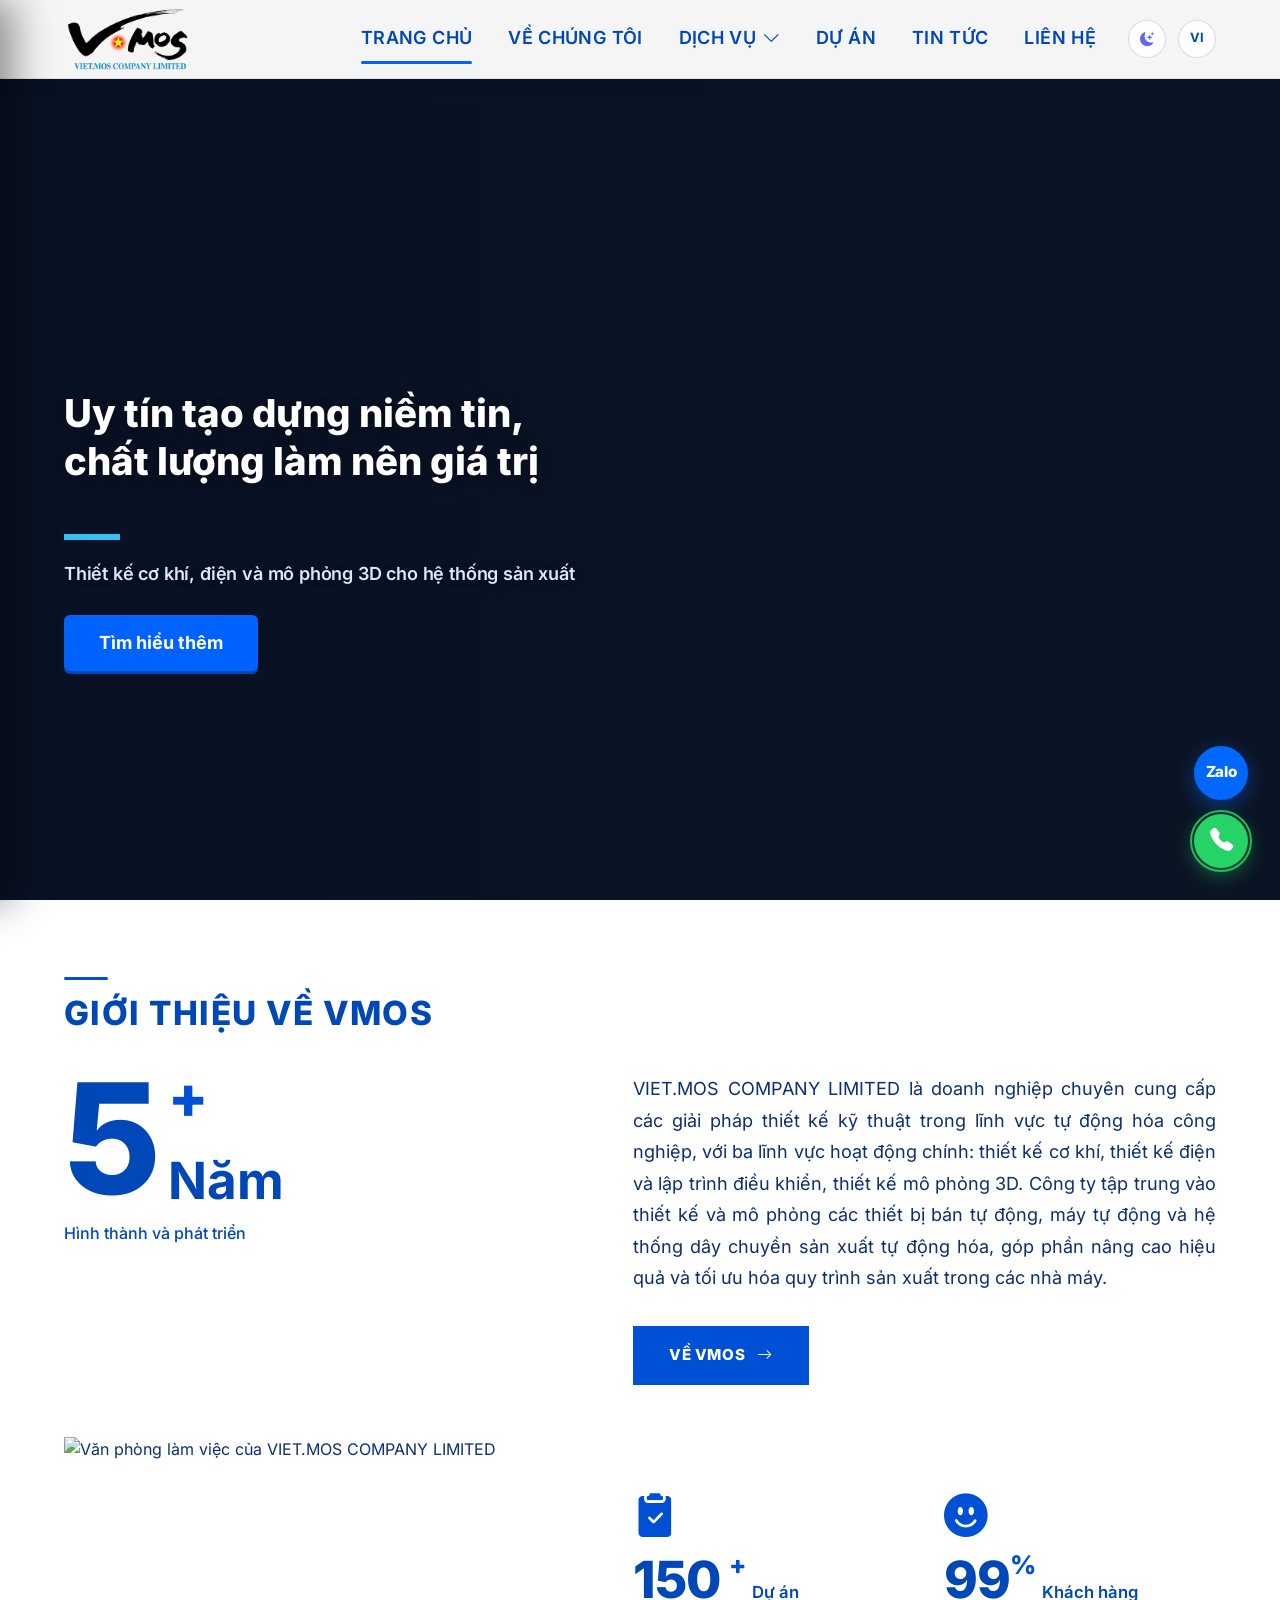
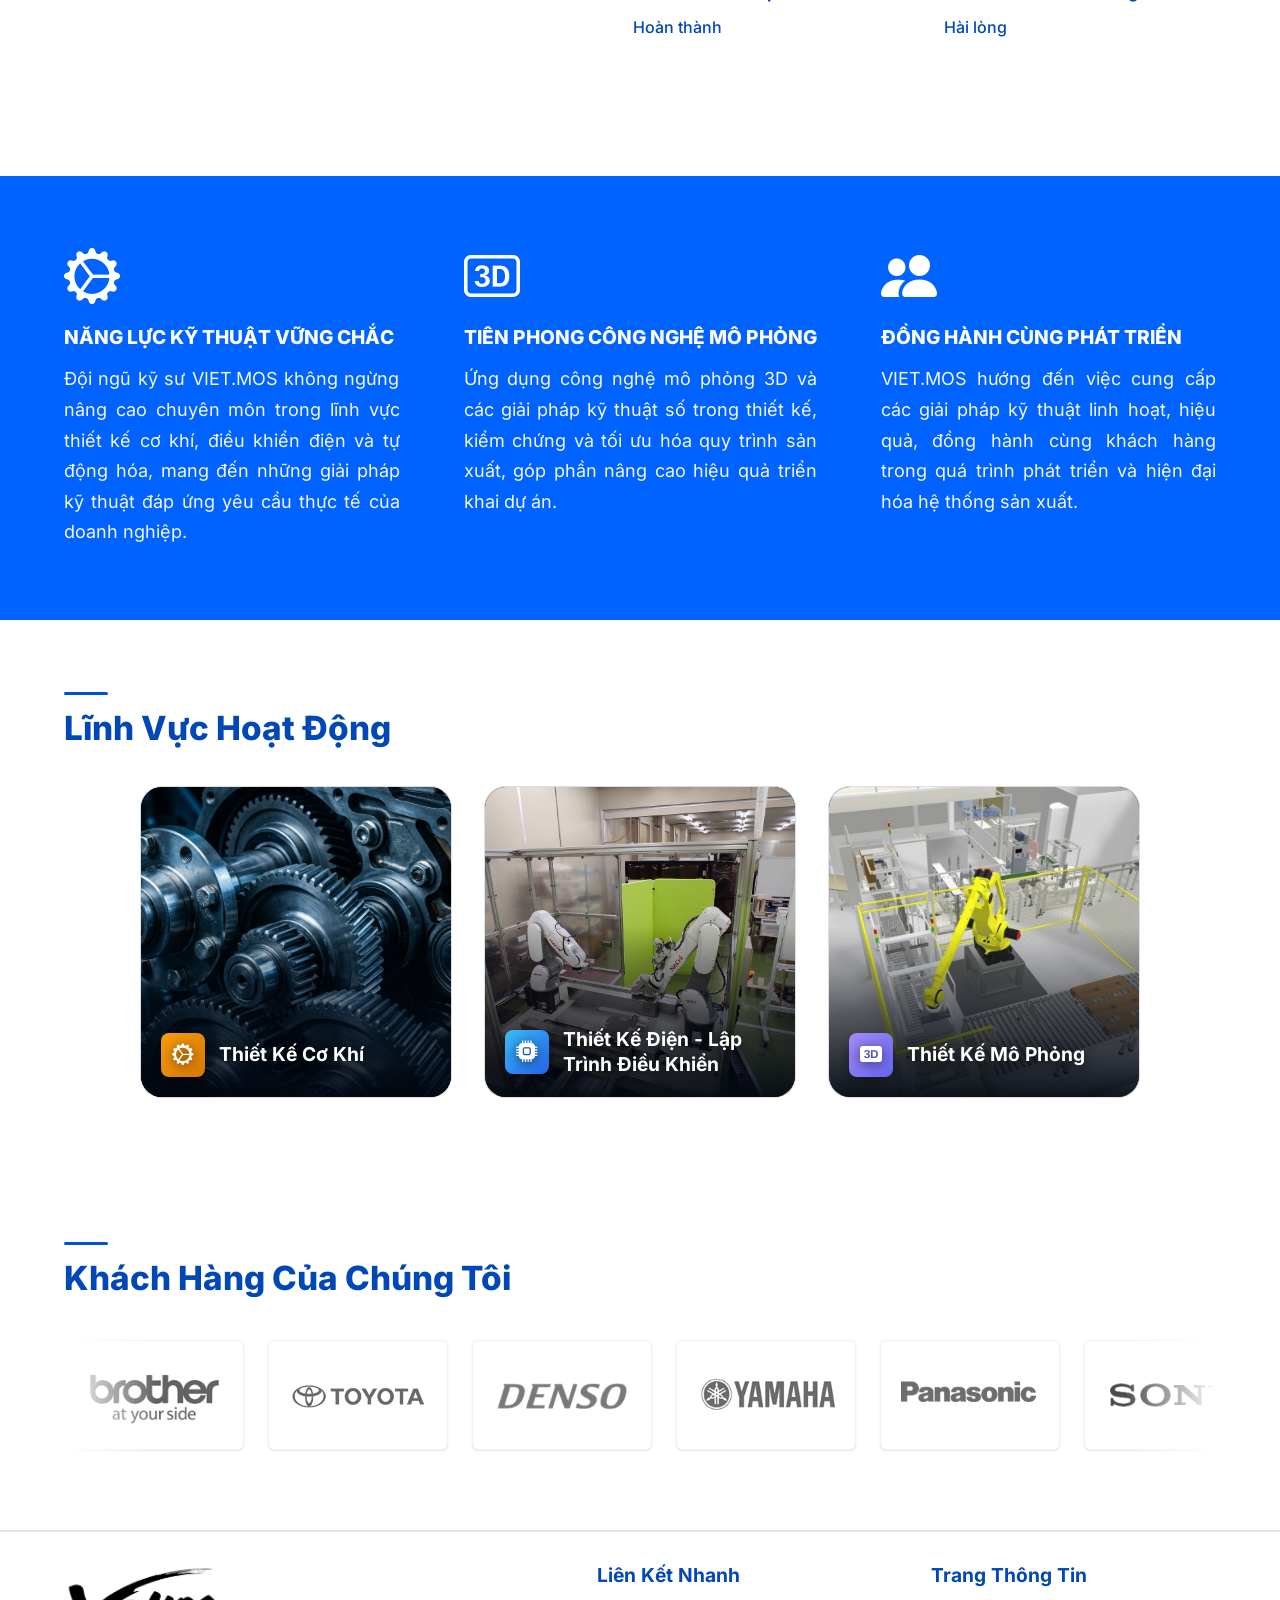
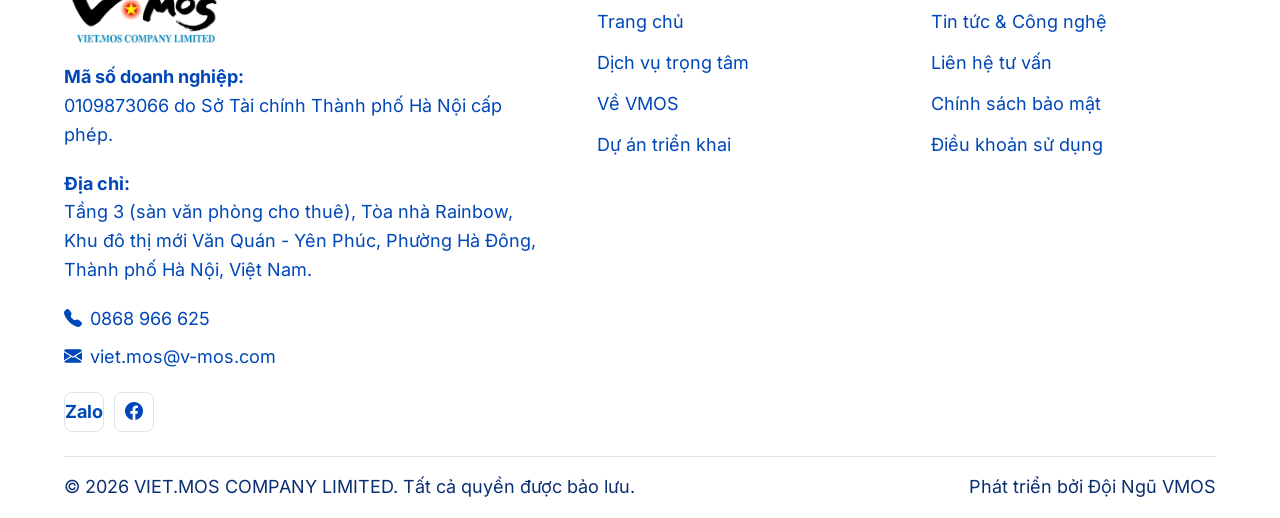
==== commit 0a892b9b: "Add files via upload" ====
--- a/index.html
+++ b/index.html
@@ -1,462 +1,789 @@
-<!DOCTYPE html>
-<html lang="vi">
-
-<head>
-  <meta charset="UTF-8">
-  <script>
-    (function () {
-      var t = localStorage.getItem('theme') || 'dark';
-      document.documentElement.setAttribute('data-theme', t);
-      document.documentElement.style.backgroundColor = t === 'dark' ? '#0a0f1d' : '#f8fafc';
-    })();
-  </script>
-  <meta name="viewport" content="width=device-width, initial-scale=1.0">
-  <title>VMOS - VIET.MOS COMPANY LIMITED | Giải Pháp Công Nghệ & Tự Động Hóa</title>
-  <meta name="description"
-    content="VMOS (VIET.MOS COMPANY LIMITED) cung cấp giải pháp phần mềm toàn diện, tự động hóa quy trình và tư vấn chuyển đổi số bứt phá cho doanh nghiệp.">
-
-  <!-- Icons & Fonts -->
-  <link rel="stylesheet" href="https://cdn.jsdelivr.net/npm/bootstrap-icons@1.11.3/font/bootstrap-icons.min.css">
-  <link rel="preconnect" href="https://fonts.googleapis.com">
-  <link rel="preconnect" href="https://fonts.gstatic.com" crossorigin>
-  <link href="https://fonts.googleapis.com/css2?family=Plus+Jakarta+Sans:wght@400;500;600;700;800&display=swap"
-    rel="stylesheet">
-
-  <!-- Custom Stylesheet -->
-  <link rel="stylesheet" href="style.css?v=rx12">
-  <link rel="stylesheet" href="hero-dashboard.css?v=12">
-  <link rel="stylesheet" href="vmos-layout.css?v=7">
-</head>
-
-<body>
-
-  <!-- Dynamic Animated Aurora & Cyber Network Background -->
-  <canvas id="cyber-bg-canvas" class="cyber-bg-canvas" aria-hidden="true"></canvas>
-  <div class="aurora-bg-wrapper" aria-hidden="true">
-    <div class="aurora-blob blob-1"></div>
-    <div class="aurora-blob blob-2"></div>
-    <div class="aurora-blob blob-3"></div>
-  </div>
-
-  <!-- ================= NAVBAR ================= -->
-  <!-- ================= NAVBAR ================= -->
-  <header class="navbar">
-    <div class="container nav-container">
-      <a href="index.html" class="logo">
-        <img src="images/vmos-logo.png" alt="VMOS - VIET.MOS COMPANY LIMITED" class="logo-img">
-      </a>
-
-      <!-- Desktop Navigation Menu -->
-      <nav class="desktop-nav-menu">
-        <a href="index.html" class="nav-link active" data-i18n="nav.home">Trang chủ</a>
-        <a href="about.html" class="nav-link" data-i18n="nav.about">Về chúng tôi</a>
-
-        <div class="nav-dropdown">
-          <a href="dich-vu-thiet-ke-co-khi.html" class="nav-link nav-dropdown-toggle" data-i18n="nav.services">
-            <span data-i18n="nav.services">Dịch vụ</span>
-            <i class="bi bi-chevron-down"></i>
-          </a>
-          <div class="nav-dropdown-menu">
-            <a href="dich-vu-thiet-ke-co-khi.html" data-i18n="services.mechanical">Thiết Kế Cơ Khí</a>
-            <a href="dich-vu-thiet-ke-dien.html" data-i18n="services.electrical">Thiết Kế Điện - Lập Trình Điều
-              Khiển</a>
-            <a href="dich-vu-thiet-ke-mo-phong.html" data-i18n="services.simulation">Thiết Kế Mô Phỏng</a>
-          </div>
-        </div>
-
-        <a href="du-an.html" class="nav-link" data-i18n="nav.portfolio">Dự án</a>
-        <a href="blog.html" class="nav-link" data-i18n="nav.blog">Tin tức</a>
-        <a href="contact.html" class="nav-link" data-i18n="nav.contact">Liên hệ</a>
-      </nav>
-
-      <div class="nav-tools">
-        <button id="theme-toggle" class="fixed-theme-btn" aria-label="Chuyển đổi giao diện Sáng/Tối"
-          data-i18n-attr="aria-label:nav.theme_toggle">
-          <i class="bi bi-sun-fill"></i>
-        </button>
-        <div class="lang-dropdown">
-          <button class="fixed-lang-btn" aria-label="Ngôn ngữ" data-i18n-attr="aria-label:nav.lang_toggle">
-            <span class="lang-current-label">VI</span>
-          </button>
-          <div class="lang-menu">
-            <button class="lang-select-btn active" data-lang="vi" onclick="window.setLanguage('vi')">VI - Tiếng
-              Việt</button>
-            <button class="lang-select-btn" data-lang="en" onclick="window.setLanguage('en')">EN - English</button>
-            <button class="lang-select-btn" data-lang="ja" onclick="window.setLanguage('ja')">JA - 日本語</button>
-          </div>
-        </div>
-      </div>
-    </div>
-  </header>
-
-  <!-- ================= VINGROUP-STYLE FIXED NAVIGATION CONTROLS ================= -->
-  <!-- Fixed Left Middle: Hamburger Button (3 lines line-only) -->
-  <button class="sidebar-toggle" aria-label="Mở menu" aria-expanded="false" aria-controls="side-menu">
-    <span class="hamburger-line"></span>
-    <span class="hamburger-line"></span>
-    <span class="hamburger-line"></span>
-  </button>
-
-
-  <!-- ================= UNIFIED LEFT SIDEBAR NAVIGATION ================= -->
-  <div class="sidebar-overlay" id="sidebar-overlay" aria-hidden="true"></div>
-
-  <aside class="side-menu" id="side-menu" aria-label="Menu điều hướng" role="dialog" aria-modal="true">
-    <div class="side-menu-header">
-      <a href="index.html" class="logo">
-        <img src="images/vmos-logo.png" alt="VMOS - VIET.MOS COMPANY LIMITED">
-      </a>
-      <button class="side-menu-close" aria-label="Đóng menu"><i class="bi bi-x-lg"></i></button>
-    </div>
-    <nav class="side-menu-nav">
-      <a href="index.html" class="side-menu-link active" data-i18n="nav.home">Trang chủ</a>
-      <a href="about.html" class="side-menu-link" data-i18n="nav.about">Về chúng tôi</a>
-      <div class="side-menu-group">
-        <button class="side-menu-link side-menu-group-toggle" data-i18n="nav.services">Dịch vụ</button>
-        <div class="side-menu-submenu">
-          <a href="dich-vu-thiet-ke-co-khi.html" data-i18n="services.mechanical">Thiết Kế Cơ Khí</a>
-          <a href="dich-vu-thiet-ke-dien.html" data-i18n="services.electrical">Thiết Kế Điện - Lập Trình Điều Khiển</a>
-          <a href="dich-vu-thiet-ke-mo-phong.html" data-i18n="services.simulation">Thiết Kế Mô Phỏng</a>
-        </div>
-      </div>
-      <a href="du-an.html" class="side-menu-link" data-i18n="nav.portfolio">Dự án</a>
-      <a href="blog.html" class="side-menu-link" data-i18n="nav.blog">Tin tức</a>
-      <div class="side-menu-cta-wrapper">
-        <a href="contact.html" class="side-menu-link side-menu-cta" data-i18n="nav.contact">
-          <span data-i18n="nav.contact">Liên hệ</span>
-          <i class="bi bi-arrow-right-circle-fill"></i>
-        </a>
-      </div>
-    </nav>
-  </aside>
-
-  <!-- ================= HERO STUDIO SECTION ================= -->
-  <section class="vh-hero" id="hero-video">
-    <div class="vh-wrap">
-      <h1 class="vh-title" data-i18n="hero.s.title">Tự động hóa công nghiệp</h1>
-      <div class="vh-side">
-        <i></i>
-        <p data-i18n="hero.s.sub">Thiết kế máy & dây chuyền sản xuất thông minh</p>
-        <a href="contact.html" class="vh-btn" data-i18n="hero.s.btn">Nhận tư vấn</a>
-      </div>
-    </div>
-  </section>
-
-  <!-- ================= SERVICES SECTION ================= -->
-  <section id="services" class="services-section rx-section rx-band-a" data-layout="spread">
-    <div class="bg-glow-right"></div>
-    <div class="dot-pattern"></div>
-    <div class="container">
-      <h2 class="section-title-compact reveal" data-i18n="services.title">Lĩnh Vực Hoạt Động</h2>
-
-      <div class="svc-grid reveal" role="list" aria-label="Lĩnh vực hoạt động">
-
-        <article class="svc-card" role="listitem" style="--c1:#f59e0b;--c2:#d97706">
-          <div class="svc-page">
-            <span class="svc-badge"><i class="bi bi-gear-wide-connected"></i></span>
-            <h3 data-i18n="services.mechanical">Thiết Kế Cơ Khí</h3>
-            <p data-i18n="services.mechanical_desc">Thiết kế 2D/3D, bản vẽ kỹ thuật và mô hình hóa máy móc, đồ gá, dây
-              chuyền sản xuất đạt chuẩn chế tạo.</p>
-            <a href="dich-vu-thiet-ke-co-khi.html" class="svc-link"><span data-i18n="services.view_more">Tìm hiểu chi
-                tiết</span> <i class="bi bi-arrow-right"></i></a>
-          </div>
-          <div class="svc-cover" aria-hidden="true">
-            <div class="svc-cover-front svc-bg-co-khi">
-              <img src="images/service-co-khi.jpg" alt="" class="svc-img" loading="lazy"
-                onerror="this.style.display='none'">
-              <span class="svc-shade"></span>
-              <span class="svc-label">
-                <span class="svc-front-desc" data-i18n="services.mechanical_short">Thiết kế 2D/3D, bản vẽ kỹ thuật, mô
-                  hình hóa máy móc và đồ gá.</span>
-                <span class="svc-badge"><i class="bi bi-gear-wide-connected"></i></span>
-                <span class="svc-label-text" data-i18n="services.mechanical">Thiết Kế Cơ Khí</span>
-              </span>
-            </div>
-            <div class="svc-cover-back"></div>
-          </div>
-        </article>
-
-        <article class="svc-card" role="listitem" style="--c1:#38bdf8;--c2:#2563eb">
-          <div class="svc-page">
-            <span class="svc-badge"><i class="bi bi-cpu-fill"></i></span>
-            <h3 data-i18n="services.electrical">Thiết Kế Điện - Lập Trình Điều Khiển</h3>
-            <p data-i18n="services.electrical_desc">Lập trình PLC, thiết kế giao diện HMI/SCADA, lập trình Robot công
-              nghiệp tích hợp Camera Vision và thiết kế tủ điện điều khiển.</p>
-            <a href="dich-vu-thiet-ke-dien.html" class="svc-link"><span data-i18n="services.view_more">Tìm hiểu chi
-                tiết</span> <i class="bi bi-arrow-right"></i></a>
-          </div>
-          <div class="svc-cover" aria-hidden="true">
-            <div class="svc-cover-front svc-bg-dien">
-              <img src="images/service-dien.jpg" alt="" class="svc-img" loading="lazy"
-                onerror="this.style.display='none'">
-              <span class="svc-shade"></span>
-              <span class="svc-label">
-                <span class="svc-front-desc" data-i18n="services.electrical_short">Lập trình PLC, HMI/SCADA, Robot,
-                  Camera Vision và tủ điện điều khiển.</span>
-                <span class="svc-badge"><i class="bi bi-cpu-fill"></i></span>
-                <span class="svc-label-text" data-i18n="services.electrical">Thiết Kế Điện - Lập Trình Điều Khiển</span>
-              </span>
-            </div>
-            <div class="svc-cover-back"></div>
-          </div>
-        </article>
-
-        <article class="svc-card" role="listitem" style="--c1:#a78bfa;--c2:#6366f1">
-          <div class="svc-page">
-            <span class="svc-badge"><i class="bi bi-badge-3d-fill"></i></span>
-            <h3 data-i18n="services.simulation">Thiết Kế Mô Phỏng</h3>
-            <p data-i18n="services.simulation_desc">Mô phỏng 3D dây chuyền, robot và hệ thống tự động hóa; kiểm thử
-              chương trình điều khiển trên môi trường ảo trước khi triển khai thực tế.</p>
-            <a href="dich-vu-thiet-ke-mo-phong.html" class="svc-link"><span data-i18n="services.view_more">Tìm hiểu chi
-                tiết</span> <i class="bi bi-arrow-right"></i></a>
-          </div>
-          <div class="svc-cover" aria-hidden="true">
-            <div class="svc-cover-front svc-bg-mo-phong">
-              <img src="images/service-mo-phong.jpg" alt="" class="svc-img" loading="lazy"
-                onerror="this.style.display='none'">
-              <span class="svc-shade"></span>
-              <span class="svc-label">
-                <span class="svc-front-desc" data-i18n="services.simulation_short">Mô phỏng 3D dây chuyền, robot; kiểm
-                  thử chương trình trên môi trường ảo.</span>
-                <span class="svc-badge"><i class="bi bi-badge-3d-fill"></i></span>
-                <span class="svc-label-text" data-i18n="services.simulation">Thiết Kế Mô Phỏng</span>
-              </span>
-            </div>
-            <div class="svc-cover-back"></div>
-          </div>
-        </article>
-
-      </div>
-    </div>
-  </section>
-
-
-  <!-- ================= CLIENTS SECTION ================= -->
-  <section id="clients" class="clients-section rx-section rx-band-a" data-layout="center">
-    <div class="bg-glow-left"></div>
-    <div class="container">
-
-      <h2 class="section-title-compact reveal" data-i18n="clients.title">Khách Hàng Của Chúng Tôi</h2>
-
-      <div class="clients-marquee-wrapper reveal-scale">
-        <div class="clients-marquee-track">
-          <!-- 10 Logo gốc -->
-          <div class="client-logo-box">
-            <img src="images/konica-minolta.png" alt="Konica Minolta">
-          </div>
-          <div class="client-logo-box">
-            <img src="images/brother.png" alt="Brother">
-          </div>
-          <div class="client-logo-box">
-            <img src="images/toyota.png" alt="Toyota">
-          </div>
-          <div class="client-logo-box">
-            <img src="images/denso.png" alt="Denso">
-          </div>
-          <div class="client-logo-box">
-            <img src="images/yamaha.png" alt="Yamaha">
-          </div>
-          <div class="client-logo-box">
-            <img src="images/panasonic.png" alt="Panasonic">
-          </div>
-          <div class="client-logo-box">
-            <img src="images/sony.png" alt="Sony">
-          </div>
-          <div class="client-logo-box">
-            <img src="images/canon.png" alt="Canon">
-          </div>
-          <div class="client-logo-box">
-            <img src="images/honda.png" alt="Honda">
-          </div>
-          <div class="client-logo-box">
-            <img src="images/nissan.png" alt="Nissan Motor Corporation">
-          </div>
-
-          <!-- 10 Logo nhân đôi cho hiệu ứng lặp vô hạn (aria-hidden="true") -->
-          <div class="client-logo-box" aria-hidden="true">
-            <img src="images/konica-minolta.png" alt="">
-          </div>
-          <div class="client-logo-box" aria-hidden="true">
-            <img src="images/brother.png" alt="">
-          </div>
-          <div class="client-logo-box" aria-hidden="true">
-            <img src="images/toyota.png" alt="">
-          </div>
-          <div class="client-logo-box" aria-hidden="true">
-            <img src="images/denso.png" alt="">
-          </div>
-          <div class="client-logo-box" aria-hidden="true">
-            <img src="images/yamaha.png" alt="">
-          </div>
-          <div class="client-logo-box" aria-hidden="true">
-            <img src="images/panasonic.png" alt="">
-          </div>
-          <div class="client-logo-box" aria-hidden="true">
-            <img src="images/sony.png" alt="">
-          </div>
-          <div class="client-logo-box" aria-hidden="true">
-            <img src="images/canon.png" alt="">
-          </div>
-          <div class="client-logo-box" aria-hidden="true">
-            <img src="images/honda.png" alt="">
-          </div>
-          <div class="client-logo-box" aria-hidden="true">
-            <img src="images/nissan.png" alt="">
-          </div>
-        </div>
-      </div>
-
-    </div>
-  </section>
-
-  <!-- ================= PORTFOLIO SECTION ================= -->
-  <section id="portfolio" class="portfolio-section rx-section rx-band-b" data-layout="center">
-    <div class="bg-glow-center"></div>
-    <div class="container">
-      <div class="rx-section-head rx-split">
-        <h2 class="section-title-compact reveal" data-i18n="portfolio.title">Sản Phẩm Đã Triển Khai</h2>
-
-        <!-- Portfolio Category Tabs -->
-        <div class="portfolio-tabs">
-          <button class="tab-btn active" data-filter="all" data-i18n="portfolio.tab_all">Tất cả</button>
-          <button class="tab-btn" data-filter="digital" data-i18n="portfolio.tab_digital">Chuyển đổi số</button>
-          <button class="tab-btn" data-filter="software" data-i18n="portfolio.tab_software">Phần mềm Web/App</button>
-          <button class="tab-btn" data-filter="automation" data-i18n="portfolio.tab_automation">Tự động hóa RPA</button>
-        </div>
-      </div>
-
-      <div class="portfolio-grid">
-        <div class="project-card reveal" data-category="digital">
-          <div class="project-thumb">
-            <i class="bi bi-buildings"></i>
-            <div class="project-thumb-overlay">
-              <span class="btn btn-primary" style="padding: 0.5rem 1.25rem;" data-i18n="portfolio.view_detail">Xem chi
-                tiết</span>
-            </div>
-          </div>
-          <div class="project-info">
-            <span class="project-tag" data-i18n="portfolio.card1_tag">Chuyển đổi số</span>
-            <h4 data-i18n="portfolio.card1_title">Hệ Thống ERP Cho Tập Đoàn Sản Xuất</h4>
-            <p data-i18n="portfolio.card1_desc">Quản lý toàn bộ kho bãi, nhân sự và chuỗi cung ứng trên một nền tảng duy
-              nhất.</p>
-          </div>
-        </div>
-
-        <div class="project-card reveal" data-category="automation">
-          <div class="project-thumb">
-            <i class="bi bi-cpu"></i>
-            <div class="project-thumb-overlay">
-              <span class="btn btn-primary" style="padding: 0.5rem 1.25rem;" data-i18n="portfolio.view_detail">Xem chi
-                tiết</span>
-            </div>
-          </div>
-          <div class="project-info">
-            <span class="project-tag" data-i18n="portfolio.card2_tag">Tự động hóa RPA</span>
-            <h4 data-i18n="portfolio.card2_title">Robot Xử Lý Báo Cáo Tài Chính</h4>
-            <p data-i18n="portfolio.card2_desc">Tự động đối soát hóa đơn hàng ngày, tích hợp trực tiếp vào phần mềm kế
-              toán MISA.</p>
-          </div>
-        </div>
-
-        <div class="project-card reveal" data-category="software">
-          <div class="project-thumb">
-            <i class="bi bi-phone-vibrate"></i>
-            <div class="project-thumb-overlay">
-              <span class="btn btn-primary" style="padding: 0.5rem 1.25rem;" data-i18n="portfolio.view_detail">Xem chi
-                tiết</span>
-            </div>
-          </div>
-          <div class="project-info">
-            <span class="project-tag" data-i18n="portfolio.card3_tag">Phần mềm Web/App</span>
-            <h4 data-i18n="portfolio.card3_title">Ứng Dụng Đặt Lịch & Chăm Sóc Khách Hàng</h4>
-            <p data-i18n="portfolio.card3_desc">Hệ thống Mobile App nền tảng iOS & Android với hơn 50.000 người dùng
-              hàng tháng.</p>
-          </div>
-        </div>
-      </div>
-    </div>
-  </section>
-
-  <!-- ================= FOOTER ================= -->
-  <footer class="footer">
-    <div class="container">
-      <div class="footer-grid">
-        <div class="footer-col footer-col-main">
-          <a href="index.html" class="logo" style="margin-bottom: 1rem;">
-            <img src="images/vmos-logo.png" alt="VMOS - VIET.MOS COMPANY LIMITED" class="logo-img">
-          </a>
-
-          <div class="footer-legal">
-            <p><strong data-i18n="footer.tax_label">Mã số doanh nghiệp:</strong><br>
-              <span data-i18n="footer.tax_val">0109873066 do Sở Kế hoạch và Đầu tư Thành phố Hà Nội cấp phép.</span>
-            </p>
-
-            <p><strong data-i18n="footer.address_label">Địa chỉ:</strong><br>
-              <span data-i18n="footer.address_val">Tầng 3 (sàn văn phòng cho thuê), Tòa nhà Rainbow, Khu đô thị mới Văn
-                Quán - Yên Phúc, Phường Hà Đông, Thành phố Hà Nội, Việt Nam.</span>
-            </p>
-          </div>
-
-          <div class="footer-contact-row">
-            <a href="tel:+842436688679"><i class="bi bi-telephone-fill"></i> (+84) 24-3668-8679</a>
-            <a href="mailto:viet.mos@v-mos.com"><i class="bi bi-envelope-fill"></i> viet.mos@v-mos.com</a>
-          </div>
-
-          <div class="footer-social">
-            <a href="#" class="social-icon" aria-label="Zalo">Zalo</a>
-            <a href="#" class="social-icon" aria-label="Facebook"><i class="bi bi-facebook"></i></a>
-            <a href="#" class="social-icon" aria-label="Youtube"><i class="bi bi-youtube"></i></a>
-          </div>
-        </div>
-
-        <div class="footer-col">
-          <h4 data-i18n="footer.quick_links">Liên Kết Nhanh</h4>
-          <ul class="footer-links">
-            <li><a href="index.html" data-i18n="nav.home">Trang chủ</a></li>
-            <li><a href="index.html#services" data-i18n="services.title">Dịch vụ trọng tâm</a></li>
-            <li><a href="about.html" data-i18n="nav.about">Về VMOS</a></li>
-            <li><a href="du-an.html" data-i18n="portfolio.title">Dự án triển khai</a></li>
-          </ul>
-        </div>
-
-        <div class="footer-col">
-          <h4 data-i18n="footer.info_pages">Trang Thông Tin</h4>
-          <ul class="footer-links">
-            <li><a href="blog.html" data-i18n="nav.blog">Tin tức & Công nghệ</a></li>
-            <li><a href="contact.html" data-i18n="nav.contact">Liên hệ tư vấn</a></li>
-            <li><a href="#" data-i18n="footer.privacy">Chính sách bảo mật</a></li>
-            <li><a href="#" data-i18n="footer.terms">Điều khoản sử dụng</a></li>
-          </ul>
-        </div>
-      </div>
-
-      <div class="footer-bottom">
-        <p data-i18n="footer.copyright">&copy; 2026 VIET.MOS COMPANY LIMITED. Tất cả quyền được bảo lưu.</p>
-        <p data-i18n="footer.developed_by">Phát triển bởi Đội Ngũ VMOS</p>
-      </div>
-    </div>
-  </footer>
-
-  <!-- ================= FLOATING CONTACT WIDGET ================= -->
-  <div class="floating-contact-widget">
-    <!-- Nút Zalo -->
-    <a href="zalo-qr.html" target="_blank" rel="noopener noreferrer" class="floating-btn btn-zalo"
-      aria-label="Kết nối Zalo">
-      <span class="floating-tooltip">Quét mã QR Zalo</span>
-      <span class="zalo-text-badge">Zalo</span>
-    </a>
-
-    <!-- Nút Gọi điện -->
-    <a href="tel:+842436688679" class="floating-btn btn-phone" aria-label="Gọi điện tư vấn">
-      <span class="floating-tooltip">(+84) 24-3668-8679</span>
-      <i class="bi bi-telephone-fill"></i>
-    </a>
-  </div>
-
-  <script src="i18n.js?v=9999999992"></script>
-  <script src="hero-dashboard.js?v=2"></script>
-  <script src="script.js"></script>
-  <script src="background-particles.js"></script>
-</body>
-
+<!DOCTYPE html>
+<html lang="vi">
+
+<head>
+  <meta charset="UTF-8">
+  <script>
+    (function () {
+      var t = 'light';
+      try {
+        var p = (new URLSearchParams(window.location.search)).get('theme');
+        t = p || localStorage.getItem('theme') || 'light';
+      } catch (e) { }
+      if (t !== 'dark' && t !== 'light') t = 'light';
+      document.documentElement.setAttribute('data-theme', t);
+      document.documentElement.style.backgroundColor = t === 'dark' ? '#0a0f1d' : '#ffffff';
+    })();
+  </script>
+  <meta name="viewport" content="width=device-width, initial-scale=1.0">
+  <title>VMOS - VIET.MOS COMPANY LIMITED | Giải Pháp Công Nghệ &amp; Tự Động Hóa</title>
+  <meta name="description"
+    content="VMOS (VIET.MOS COMPANY LIMITED) cung cấp giải pháp phần mềm toàn diện, tự động hóa quy trình và tư vấn chuyển đổi số bứt phá cho doanh nghiệp.">
+  <meta property="og:type" content="website">
+  <meta property="og:site_name" content="VMOS - VIET.MOS COMPANY LIMITED">
+  <meta property="og:title" content="VMOS - VIET.MOS COMPANY LIMITED | Giải Pháp Công Nghệ &amp; Tự Động Hóa">
+  <meta property="og:description"
+    content="VMOS (VIET.MOS COMPANY LIMITED) cung cấp giải pháp phần mềm toàn diện, tự động hóa quy trình và tư vấn chuyển đổi số bứt phá cho doanh nghiệp.">
+
+  <!-- Icons & Fonts -->
+  <link rel="stylesheet" href="https://cdn.jsdelivr.net/npm/bootstrap-icons@1.11.3/font/bootstrap-icons.min.css">
+  <link rel="preconnect" href="https://fonts.googleapis.com">
+  <link rel="preconnect" href="https://fonts.gstatic.com" crossorigin>
+  <link href="https://fonts.googleapis.com/css2?family=Plus+Jakarta+Sans:wght@400;500;600;700;800&display=swap"
+    rel="stylesheet">
+
+  <!-- Custom Stylesheet -->
+  <link rel="stylesheet" href="style.css?v=rx30">
+  <link rel="stylesheet" href="hero.css?v=1">
+  <link rel="stylesheet" href="vmos-layout.css?v=16">
+  <link rel="stylesheet" href="vmos-blue-theme.css?v=2">
+  <link rel="stylesheet" href="vmos-factory-theme.css?v=2">
+  <link rel="stylesheet" href="vmos-text-blue.css?v=1">
+  <style id="vmos-text-blue-inline">
+    /* vmos-text-blue.css - Chữ màu xanh dương cho toàn site. Nạp SAU CÙNG (sau vmos-factory-theme.css).
+   Đổi màu: sửa 3 biến dưới đây. Gỡ file này (xoá dòng <link>) để quay về chữ cũ. */
+    html[data-theme="light"] {
+      --tb-heading: #0047b8;
+      --tb-text: #0b2f73;
+      --tb-muted: #2a4f94;
+    }
+
+    html[data-theme="dark"] {
+      --tb-heading: #8dbbff;
+      --tb-text: #d3e4ff;
+      --tb-muted: #a3bfee;
+    }
+
+    html[data-theme] {
+      --ui-heading: var(--tb-heading);
+      --ui-text: var(--tb-text);
+      --ui-muted: var(--tb-muted);
+      --text-heading: var(--tb-heading);
+      --text-main: var(--tb-text);
+      --text-muted: var(--tb-muted);
+    }
+
+    /* Nội dung */
+    html[data-theme]:root:root body :is(p, li, dd, dt, td, th, label, figcaption, blockquote, .intro-text,
+      .fx-justify, .strategy-list li, .strategy-list span, .history-timeline-desc, .team-card p):not(.stat-label):not(.core-values-desc):not(.philosophy-simple-desc):not(.svc-front-desc):not(.vh-side p) {
+      color: var(--tb-text) !important;
+    }
+
+    /* Tiêu đề */
+    html[data-theme]:root:root body :is(h1, h2, h3, h4, h5, .section-title-compact, .intro-badge, .vh-title):not(.stat-number):not(.core-values-title):not(.philosophy-simple-title):not(.strategy-card-title) {
+      color: var(--tb-heading) !important;
+    }
+
+    /* Menu, chân trang */
+    html[data-theme]:root:root body :is(.nav-link, .nav-dropdown-menu a, .side-menu-link:not(.side-menu-cta), footer.footer :is(p, li, span, strong, a:not(.logo), h4)) {
+      color: var(--tb-heading) !important;
+    }
+
+    /* Chữ trên nền xanh / ảnh tối giữ màu trắng */
+    html[data-theme]:root:root body :is([data-tone="blue"], .bg-bright-blue, .core-values-dark-card, .philosophy-simple-section, .stats-band) :is(p, li, span, strong, h2, h3, h4) {
+      color: #ffffff !important;
+    }
+
+    /* Chữ phụ còn sót (trang Về chúng tôi - sơ đồ Venn) */
+    html[data-theme]:root:root body .venn-center-sub {
+      color: var(--tb-muted) !important;
+    }
+
+    /* intro */
+    html[data-theme]:root:root body .intro-section .intro-text {
+      color: var(--tb-text) !important;
+    }
+
+    /* ===== Thống nhất cỡ chữ tiêu đề (chỉnh 2 biến này, cả site đổi theo) ===== */
+    :root {
+      --fs-title: clamp(1.6rem, 2.6vw, 2.1rem);
+      /* tiêu đề mục: Giới thiệu về VMOS, Lĩnh vực hoạt động, Giá trị cốt lõi... */
+      --fs-card: clamp(1.05rem, 1.5vw, 1.25rem);
+      /* tiêu đề thẻ / tiêu đề nhỏ */
+    }
+
+    html[data-theme]:root:root body :is(section h2, .intro-badge, .section-title-compact, .core-values-title, .philosophy-simple-title) {
+      font-size: var(--fs-title) !important;
+      line-height: 1.25 !important;
+      font-weight: 800 !important;
+    }
+
+    html[data-theme]:root:root body :is(section h3:not(.stat-number):not(.section-title-compact), h4, .svc-label-text, .strategy-card-title, .division-panel-title, .history-timeline-title) {
+      font-size: var(--fs-card) !important;
+      line-height: 1.3 !important;
+    }
+
+    /* ===== Chân trang: một đường kẻ đơn sắc thay cho vạch chéo đa sắc ===== */
+    html[data-theme]:root:root body footer.footer::before {
+      background: var(--fx-line, #c6cdd3) !important;
+      height: 1px !important;
+    }
+
+    /* ===== Lĩnh vực hoạt động: thẻ nhỏ gọn hơn (chỉnh 2 biến: độ rộng cả cụm và tỉ lệ thẻ) ===== */
+    html[data-theme]:root:root body .svc-grid {
+      --svc-ratio: 1 / 1;
+      /* 1/1 vuông; 4/3 thấp hơn; 4/5 cao như cũ */
+      max-width: 1000px !important;
+      /* nhỏ hơn: 800px - lớn hơn: 1200px */
+      margin-left: auto !important;
+      margin-right: auto !important;
+    }
+
+    @media (max-width: 900px) {
+      html[data-theme]:root:root body .svc-grid {
+        --svc-ratio: 4 / 3;
+        max-width: 360px !important;
+      }
+    }
+
+    /* ===== Hero: ảnh nhà máy tràn toàn khung, nét; chữ trắng trên dải tối bên trái =====
+   --hero-dark : độ đậm dải tối bên trái (0.6 - 0.95). Tăng nếu chữ còn khó đọc.      */
+    html[data-theme]:root:root body section.vh-hero:is(#hero-video, .vh-hero) {
+      --hero-dark: 0.74;
+      background: #0b1424 !important;
+      border-bottom: 0 !important;
+    }
+
+    html[data-theme]:root:root body section.vh-hero:is(#hero-video, .vh-hero)::before {
+      width: 100% !important;
+      height: 100% !important;
+      aspect-ratio: auto !important;
+      background-size: cover !important;
+      background-position: center right !important;
+      -webkit-mask-image: none !important;
+      mask-image: none !important;
+      opacity: 1 !important;
+      filter: contrast(1.08) saturate(1.1) !important;
+      image-rendering: -webkit-optimize-contrast;
+    }
+
+    /* Ảnh nền hero: đổi đường dẫn ở đây (thêm ?v=2, ?v=3... để trình duyệt tải lại ảnh mới) */
+    html[data-theme]:root:root:root body section#hero-video.vh-hero::before {
+      background-image: url("images/hero-bg-inline.jpg") !important;
+      background-size: cover !important;
+      background-position: center right !important;
+      background-repeat: no-repeat !important;
+      -webkit-mask-image: none !important;
+      mask-image: none !important;
+      filter: none !important;
+    }
+
+    html[data-theme]:root:root body section.vh-hero:is(#hero-video, .vh-hero)::after {
+      display: block !important;
+      background: linear-gradient(90deg,
+          rgba(8, 16, 36, var(--hero-dark)) 0%,
+          rgba(8, 16, 36, calc(var(--hero-dark) * 0.8)) 30%,
+          rgba(8, 16, 36, calc(var(--hero-dark) * 0.3)) 48%,
+          rgba(8, 16, 36, 0) 62%) !important;
+    }
+
+    html[data-theme]:root:root body section.vh-hero:is(#hero-video, .vh-hero) .vh-title {
+      color: #ffffff !important;
+      font-size: clamp(2rem, 3vw, 3.4rem) !important;
+      max-width: 14em !important;
+      text-wrap: balance;
+      text-shadow: 0 2px 14px rgba(0, 0, 0, 0.35) !important;
+      line-height: 1.25 !important;
+      letter-spacing: 0 !important;
+      margin-bottom: 1.5rem !important;
+    }
+
+    html[data-theme]:root:root body section.vh-hero:is(#hero-video, .vh-hero) .vh-side {
+      max-width: 560px !important;
+    }
+
+    html[data-theme]:root:root body section.vh-hero:is(#hero-video, .vh-hero) .vh-side p {
+      color: #dbe7fb !important;
+      text-shadow: 0 1px 10px rgba(0, 0, 0, 0.35) !important;
+      line-height: 1.5 !important;
+      margin: 0 0 1.75rem !important;
+    }
+
+    html[data-theme]:root:root body section.vh-hero:is(#hero-video, .vh-hero) .vh-side i {
+      background: #38bdf8 !important;
+      margin-bottom: 1.25rem !important;
+    }
+
+    @media (max-width: 1100px) {
+      html[data-theme]:root:root body section.vh-hero:is(#hero-video, .vh-hero)::after {
+        background: linear-gradient(180deg,
+            rgba(8, 16, 36, 0.25) 0%,
+            rgba(8, 16, 36, 0.6) 45%,
+            rgba(8, 16, 36, 0.92) 100%) !important;
+      }
+
+      html[data-theme]:root:root body section.vh-hero:is(#hero-video, .vh-hero) .vh-title {
+        max-width: 100% !important;
+        font-size: clamp(1.9rem, 5.2vw, 2.8rem) !important;
+      }
+    }
+
+    /* ===== Tiêu đề mục: thống nhất một kiểu vạch ngang nhỏ phía trên (bỏ chấm tròn / thanh dọc) ===== */
+    html[data-theme]:root:root body :is(.section-title-compact, .intro-badge) {
+      display: flex !important;
+      flex-direction: column !important;
+      align-items: flex-start !important;
+      gap: 0 !important;
+      text-align: left !important;
+      padding-left: 0 !important;
+      border-left: 0 !important;
+    }
+
+    html[data-theme]:root:root body :is(.section-title-compact, .intro-badge, .core-values-title, .philosophy-simple-title)::before {
+      content: "" !important;
+      display: block !important;
+      position: static !important;
+      width: 44px !important;
+      height: 3px !important;
+      margin: 0 0 0.75rem 0 !important;
+      padding: 0 !important;
+      border: 0 !important;
+      border-radius: 2px !important;
+      background: var(--ui-blue-solid, #0050d6) !important;
+    }
+
+    html[data-theme]:root:root body .intro-badge .intro-dot {
+      display: none !important;
+    }
+
+    html[data-theme]:root:root body :is(.core-values-title, .philosophy-simple-title)::before {
+      background: #ffffff !important;
+    }
+
+    html[data-theme]:root:root body .core-values-title::before {
+      margin: 0 auto 0.75rem auto !important;
+    }
+
+    html[data-theme]:root:root body .philosophy-simple-title::before {
+      margin: 0 0 0.75rem 0 !important;
+    }
+  </style>
+  <style id="vmos-capability-band">
+    /* ===== Khối năng lực (3 cột, nền xanh thương hiệu) - chỉnh --cap-bg để đổi màu nền ===== */
+    html[data-theme]:root:root body .cap-band {
+      --cap-bg: var(--fx-yellow, #0062ff);
+      background: var(--cap-bg) !important;
+      border: 0 !important;
+      padding: clamp(3rem, 6vw, 4.5rem) 0;
+    }
+
+    html[data-theme="dark"]:root:root body .cap-band {
+      --cap-bg: var(--fx-yellow-deep, #0047b8);
+    }
+
+    .cap-grid {
+      display: grid;
+      grid-template-columns: repeat(3, 1fr);
+      gap: clamp(2rem, 5vw, 6rem);
+      max-width: none;
+      margin: 0;
+    }
+
+    .cap-item {
+      text-align: left;
+    }
+
+    .cap-icon {
+      display: block;
+      font-size: 3.5rem;
+      line-height: 1;
+      margin-bottom: 1.25rem;
+      color: #fff;
+    }
+
+    html[data-theme]:root:root body .cap-band .cap-title {
+      font-size: clamp(0.75rem, 1.2vw, 1.1rem) !important;
+      font-weight: 800 !important;
+      line-height: 1.3 !important;
+      text-transform: uppercase;
+      white-space: nowrap;
+      margin: 0 0 0.9rem;
+    }
+
+    html[data-theme]:root:root body .cap-band .cap-desc {
+      font-size: 0.975rem;
+      line-height: 1.7;
+      margin: 0;
+      max-width: 42ch;
+      opacity: 0.95;
+    }
+
+    @media (max-width: 900px) {
+      .cap-grid {
+        grid-template-columns: 1fr;
+        gap: 2.25rem;
+      }
+
+      html[data-theme]:root:root body .cap-band .cap-title {
+        font-size: 1.05rem !important;
+        white-space: normal;
+      }
+    }
+  </style>
+  <link rel="stylesheet" href="vmos-white-theme.css?v=1">
+  <link rel="stylesheet" href="intro-showcase.css?v=1">
+  <link rel="canonical" href="https://v-mos.com/">
+  <meta property="og:url" content="https://v-mos.com/">
+  <meta property="og:image" content="https://v-mos.com/images/vmos-logo.png">
+  <link rel="stylesheet" href="vmos-margins.css?v=1">
+</head>
+
+<body>
+
+  <!-- Dynamic Animated Aurora & Cyber Network Background -->
+  <canvas id="cyber-bg-canvas" class="cyber-bg-canvas" aria-hidden="true"></canvas>
+  <div class="aurora-bg-wrapper" aria-hidden="true">
+    <div class="aurora-blob blob-1"></div>
+    <div class="aurora-blob blob-2"></div>
+    <div class="aurora-blob blob-3"></div>
+  </div>
+
+  <!-- ================= NAVBAR ================= -->
+  <!-- ================= NAVBAR ================= -->
+  <header class="navbar">
+    <div class="container nav-container">
+      <a href="index.html" class="logo">
+        <img src="images/vmos-logo.png" alt="VMOS - VIET.MOS COMPANY LIMITED" class="logo-img">
+      </a>
+
+      <!-- Desktop Navigation Menu -->
+      <nav class="desktop-nav-menu" aria-label="Menu chính" data-i18n-attr="aria-label:nav.main_label">
+        <a href="index.html" class="nav-link active" data-i18n="nav.home">Trang chủ</a>
+        <a href="about.html" class="nav-link" data-i18n="nav.about">Về chúng tôi</a>
+
+        <div class="nav-dropdown">
+          <a href="dich-vu-thiet-ke-co-khi.html" class="nav-link nav-dropdown-toggle">
+            <span data-i18n="nav.services">Dịch vụ</span>
+            <i class="bi bi-chevron-down"></i>
+          </a>
+          <div class="nav-dropdown-menu">
+            <a href="dich-vu-thiet-ke-co-khi.html" data-i18n="services.mechanical">Thiết Kế Cơ Khí</a>
+            <a href="dich-vu-thiet-ke-dien.html" data-i18n="services.electrical">Thiết Kế Điện - Lập Trình Điều
+              Khiển</a>
+            <a href="dich-vu-thiet-ke-mo-phong.html" data-i18n="services.simulation">Thiết Kế Mô Phỏng</a>
+          </div>
+        </div>
+
+        <a href="du-an.html" class="nav-link" data-i18n="nav.portfolio">Dự án</a>
+        <a href="blog.html" class="nav-link" data-i18n="nav.blog">Tin tức</a>
+        <a href="contact.html" class="nav-link" data-i18n="nav.contact">Liên hệ</a>
+      </nav>
+
+      <div class="nav-tools">
+        <button id="theme-toggle" class="fixed-theme-btn" aria-label="Chuyển đổi giao diện Sáng/Tối"
+          data-i18n-attr="aria-label:nav.theme_toggle">
+          <i class="bi bi-sun-fill"></i>
+        </button>
+        <div class="lang-dropdown">
+          <button class="fixed-lang-btn" aria-label="Ngôn ngữ" data-i18n-attr="aria-label:nav.lang_toggle">
+            <span class="lang-current-label">VI</span>
+          </button>
+          <div class="lang-menu">
+            <button class="lang-select-btn active" data-lang="vi" onclick="window.setLanguage('vi')">VI - Tiếng
+              Việt</button>
+            <button class="lang-select-btn" data-lang="en" onclick="window.setLanguage('en')">EN - English</button>
+            <button class="lang-select-btn" data-lang="ja" onclick="window.setLanguage('ja')">JA - 日本語</button>
+          </div>
+        </div>
+      </div>
+    </div>
+  </header>
+
+  <!-- ================= VINGROUP-STYLE FIXED NAVIGATION CONTROLS ================= -->
+  <!-- Fixed Left Middle: Hamburger Button (3 lines line-only) -->
+  <button class="sidebar-toggle" aria-label="Mở menu" data-i18n-attr="aria-label:nav.open_menu" aria-expanded="false"
+    aria-controls="side-menu">
+    <span class="hamburger-line"></span>
+    <span class="hamburger-line"></span>
+    <span class="hamburger-line"></span>
+  </button>
+
+
+  <!-- ================= UNIFIED LEFT SIDEBAR NAVIGATION ================= -->
+  <div class="sidebar-overlay" id="sidebar-overlay" aria-hidden="true"></div>
+
+  <aside class="side-menu" id="side-menu" aria-label="Menu điều hướng" data-i18n-attr="aria-label:nav.menu_label"
+    role="dialog" aria-modal="true">
+    <div class="side-menu-header">
+      <a href="index.html" class="logo">
+        <img src="images/vmos-logo.png" alt="VMOS - VIET.MOS COMPANY LIMITED">
+      </a>
+      <button class="side-menu-close" aria-label="Đóng menu" data-i18n-attr="aria-label:nav.close_menu"><i
+          class="bi bi-x-lg"></i></button>
+    </div>
+    <nav class="side-menu-nav">
+      <a href="index.html" class="side-menu-link active" data-i18n="nav.home">Trang chủ</a>
+      <a href="about.html" class="side-menu-link" data-i18n="nav.about">Về chúng tôi</a>
+      <div class="side-menu-group">
+        <button class="side-menu-link side-menu-group-toggle" aria-expanded="false" data-i18n="nav.services">Dịch
+          vụ</button>
+        <div class="side-menu-submenu">
+          <a href="dich-vu-thiet-ke-co-khi.html" data-i18n="services.mechanical">Thiết Kế Cơ Khí</a>
+          <a href="dich-vu-thiet-ke-dien.html" data-i18n="services.electrical">Thiết Kế Điện - Lập Trình Điều Khiển</a>
+          <a href="dich-vu-thiet-ke-mo-phong.html" data-i18n="services.simulation">Thiết Kế Mô Phỏng</a>
+        </div>
+      </div>
+      <a href="du-an.html" class="side-menu-link" data-i18n="nav.portfolio">Dự án</a>
+      <a href="blog.html" class="side-menu-link" data-i18n="nav.blog">Tin tức</a>
+      <div class="side-menu-cta-wrapper">
+        <a href="contact.html" class="side-menu-link side-menu-cta">
+          <span data-i18n="nav.contact">Liên hệ</span>
+          <i class="bi bi-arrow-right-circle-fill"></i>
+        </a>
+      </div>
+    </nav>
+  </aside>
+
+  <!-- ================= HERO STUDIO SECTION ================= -->
+  <section class="vh-hero" id="hero-video">
+    <div class="vh-wrap">
+      <h1 class="vh-title" data-i18n="hero.s.title">Uy tín tạo dựng niềm tin, chất lượng làm nên giá trị</h1>
+      <div class="vh-side">
+        <i></i>
+        <p data-i18n="hero.s.sub">Thiết kế cơ khí, điện và mô phỏng 3D cho hệ thống sản xuất</p>
+        <a href="#services" class="vh-btn" data-i18n="hero.s.btn">Tìm hiểu thêm</a>
+      </div>
+    </div>
+  </section>
+
+  <!-- ================= GIỚI THIỆU NGẮN VỀ CÔNG TY (số liệu lớn + ảnh + chỉ số) ================= -->
+  <section id="gioi-thieu" class="isc-section rx-band-a" data-layout="spread" aria-label="Giới thiệu về VMOS"
+    data-i18n-attr="aria-label:intro.badge">
+    <div class="container">
+      <div class="intro-badge reveal">
+        <span class="intro-dot" aria-hidden="true"></span>
+        <span data-i18n="intro.badge">GIỚI THIỆU VỀ VMOS</span>
+      </div>
+      <div class="isc-grid">
+        <div class="isc-years reveal">
+          <div class="isc-years-line">
+            <span class="isc-years-num">5</span>
+            <span class="isc-years-side">
+              <span class="isc-years-plus" aria-hidden="true">+</span>
+              <span class="isc-years-unit" data-i18n="intro.years_unit">Năm</span>
+            </span>
+          </div>
+          <div class="isc-years-cap" data-i18n="intro.years_cap">Hình thành và phát triển</div>
+        </div>
+
+        <div class="isc-body reveal">
+          <p class="isc-text" data-i18n="intro.text">VIET.MOS COMPANY LIMITED là doanh nghiệp chuyên cung cấp các giải
+            pháp thiết kế kỹ thuật trong lĩnh vực tự động hóa công nghiệp, với ba lĩnh vực hoạt động chính: thiết kế cơ
+            khí, thiết kế điện và lập trình điều khiển, thiết kế mô phỏng 3D. Công ty tập trung vào thiết kế và mô phỏng
+            các thiết bị bán tự động, máy tự động và hệ thống dây chuyền sản xuất tự động hóa, góp phần nâng cao hiệu
+            quả và tối ưu hóa quy trình sản xuất trong các nhà máy.</p>
+          <a href="about.html" class="isc-btn">
+            <span data-i18n="intro.btn">Về VMOS</span>
+            <i class="bi bi-arrow-right" aria-hidden="true"></i>
+          </a>
+        </div>
+
+        <figure class="isc-photo reveal">
+          <img src="images/gioi-thieu-van-phong.jpg" width="1200" height="899"
+            alt="Văn phòng làm việc của VIET.MOS COMPANY LIMITED" data-i18n-attr="alt:intro.img_alt" loading="lazy">
+        </figure>
+
+        <div class="isc-stats reveal">
+          <div class="isc-stat">
+            <i class="bi bi-clipboard2-check-fill isc-stat-icon" aria-hidden="true"></i>
+            <div class="isc-stat-line">
+              <span class="isc-stat-num">150<span class="isc-stat-sign" aria-hidden="true">+</span></span>
+              <span class="isc-stat-unit" data-i18n="intro.stat_projects_unit">Dự án</span>
+            </div>
+            <div class="isc-stat-cap" data-i18n="intro.stat_projects_cap">Hoàn thành</div>
+          </div>
+          <div class="isc-stat">
+            <i class="bi bi-emoji-smile-fill isc-stat-icon" aria-hidden="true"></i>
+            <div class="isc-stat-line">
+              <span class="isc-stat-num">99<span class="isc-stat-sign" aria-hidden="true">%</span></span>
+              <span class="isc-stat-unit" data-i18n="intro.stat_clients_unit">Khách hàng</span>
+            </div>
+            <div class="isc-stat-cap" data-i18n="intro.stat_clients_cap">Hài lòng</div>
+          </div>
+        </div>
+      </div>
+    </div>
+  </section>
+
+  <!-- ================= NĂNG LỰC (3 CỘT) ================= -->
+  <section id="nang-luc" class="cap-band" data-tone="blue" aria-label="Năng lực của VMOS"
+    data-i18n-attr="aria-label:cap.aria">
+    <div class="container">
+      <div class="cap-grid reveal">
+        <article class="cap-item">
+          <i class="bi bi-gear-wide-connected cap-icon" aria-hidden="true"></i>
+          <h3 class="cap-title" style="color:#fff!important" data-i18n="cap.1_title">NĂNG LỰC KỸ THUẬT VỮNG CHẮC</h3>
+          <p class="cap-desc" style="color:#fff!important" data-i18n="cap.1_desc">Đội ngũ kỹ sư VIET.MOS không ngừng
+            nâng cao chuyên môn trong lĩnh vực thiết kế cơ khí, điều khiển điện và tự động hóa, mang đến những giải pháp
+            kỹ thuật đáp ứng yêu cầu thực tế của doanh nghiệp.</p>
+        </article>
+        <article class="cap-item">
+          <i class="bi bi-badge-3d cap-icon" aria-hidden="true"></i>
+          <h3 class="cap-title" style="color:#fff!important" data-i18n="cap.2_title">TIÊN PHONG CÔNG NGHỆ MÔ PHỎNG</h3>
+          <p class="cap-desc" style="color:#fff!important" data-i18n="cap.2_desc">Ứng dụng công nghệ mô phỏng 3D và các
+            giải pháp kỹ thuật số trong thiết kế, kiểm chứng và tối ưu hóa quy trình sản xuất, góp phần nâng cao hiệu
+            quả triển khai dự án.</p>
+        </article>
+        <article class="cap-item">
+          <i class="bi bi-people-fill cap-icon" aria-hidden="true"></i>
+          <h3 class="cap-title" style="color:#fff!important" data-i18n="cap.3_title">ĐỒNG HÀNH CÙNG PHÁT TRIỂN</h3>
+          <p class="cap-desc" style="color:#fff!important" data-i18n="cap.3_desc">VIET.MOS hướng đến việc cung cấp các
+            giải pháp kỹ thuật linh hoạt, hiệu quả, đồng hành cùng khách hàng trong quá trình phát triển và hiện đại hóa
+            hệ thống sản xuất.</p>
+        </article>
+      </div>
+    </div>
+  </section>
+
+  <!-- ================= SERVICES SECTION ================= -->
+  <section id="services" class="services-section rx-section rx-band-a" data-layout="spread">
+    <div class="bg-glow-right"></div>
+    <div class="dot-pattern"></div>
+    <div class="container">
+      <h2 class="section-title-compact reveal" data-i18n="services.title">Lĩnh Vực Hoạt Động</h2>
+
+      <div class="svc-grid reveal" role="list" aria-label="Lĩnh vực hoạt động">
+
+        <article class="svc-card" role="listitem" style="--c1:#f59e0b;--c2:#d97706">
+          <div class="svc-page">
+            <span class="svc-badge"><i class="bi bi-gear-wide-connected"></i></span>
+            <h3 data-i18n="services.mechanical">Thiết Kế Cơ Khí</h3>
+            <p data-i18n="services.mechanical_desc">Thiết kế 2D/3D, bản vẽ kỹ thuật và mô hình hóa máy móc, đồ gá, dây
+              chuyền sản xuất đạt chuẩn chế tạo.</p>
+            <a href="dich-vu-thiet-ke-co-khi.html" class="svc-link"><span data-i18n="services.view_more">Tìm hiểu chi
+                tiết</span> <i class="bi bi-arrow-right"></i></a>
+          </div>
+          <div class="svc-cover" aria-hidden="true">
+            <div class="svc-cover-front svc-bg-co-khi">
+              <img src="images/service-co-khi.jpg" alt="" class="svc-img" loading="lazy"
+                onerror="this.style.display='none'">
+              <span class="svc-shade"></span>
+              <span class="svc-label">
+                <span class="svc-front-desc" data-i18n="services.mechanical_short">Thiết kế 2D/3D, bản vẽ kỹ thuật, mô
+                  hình hóa máy móc và đồ gá.</span>
+                <span class="svc-badge"><i class="bi bi-gear-wide-connected"></i></span>
+                <span class="svc-label-text" data-i18n="services.mechanical">Thiết Kế Cơ Khí</span>
+              </span>
+            </div>
+            <div class="svc-cover-back"></div>
+          </div>
+        </article>
+
+        <article class="svc-card" role="listitem" style="--c1:#38bdf8;--c2:#2563eb">
+          <div class="svc-page">
+            <span class="svc-badge"><i class="bi bi-cpu-fill"></i></span>
+            <h3 data-i18n="services.electrical">Thiết Kế Điện - Lập Trình Điều Khiển</h3>
+            <p data-i18n="services.electrical_desc">Lập trình PLC, thiết kế giao diện HMI/SCADA, lập trình Robot công
+              nghiệp tích hợp Camera Vision và thiết kế tủ điện điều khiển.</p>
+            <a href="dich-vu-thiet-ke-dien.html" class="svc-link"><span data-i18n="services.view_more">Tìm hiểu chi
+                tiết</span> <i class="bi bi-arrow-right"></i></a>
+          </div>
+          <div class="svc-cover" aria-hidden="true">
+            <div class="svc-cover-front svc-bg-dien">
+              <img src="images/service-dien.jpg" alt="" class="svc-img" loading="lazy"
+                onerror="this.style.display='none'">
+              <span class="svc-shade"></span>
+              <span class="svc-label">
+                <span class="svc-front-desc" data-i18n="services.electrical_short">Lập trình PLC, HMI/SCADA, Robot,
+                  Camera Vision và tủ điện điều khiển.</span>
+                <span class="svc-badge"><i class="bi bi-cpu-fill"></i></span>
+                <span class="svc-label-text" data-i18n="services.electrical">Thiết Kế Điện - Lập Trình Điều Khiển</span>
+              </span>
+            </div>
+            <div class="svc-cover-back"></div>
+          </div>
+        </article>
+
+        <article class="svc-card" role="listitem" style="--c1:#a78bfa;--c2:#6366f1">
+          <div class="svc-page">
+            <span class="svc-badge"><i class="bi bi-badge-3d-fill"></i></span>
+            <h3 data-i18n="services.simulation">Thiết Kế Mô Phỏng</h3>
+            <p data-i18n="services.simulation_desc">Mô phỏng 3D dây chuyền, robot và hệ thống tự động hóa; kiểm thử
+              chương trình điều khiển trên môi trường ảo trước khi triển khai thực tế.</p>
+            <a href="dich-vu-thiet-ke-mo-phong.html" class="svc-link"><span data-i18n="services.view_more">Tìm hiểu chi
+                tiết</span> <i class="bi bi-arrow-right"></i></a>
+          </div>
+          <div class="svc-cover" aria-hidden="true">
+            <div class="svc-cover-front svc-bg-mo-phong">
+              <img src="images/service-mo-phong.jpg" alt="" class="svc-img" loading="lazy"
+                onerror="this.style.display='none'">
+              <span class="svc-shade"></span>
+              <span class="svc-label">
+                <span class="svc-front-desc" data-i18n="services.simulation_short">Mô phỏng 3D dây chuyền, robot; kiểm
+                  thử chương trình trên môi trường ảo.</span>
+                <span class="svc-badge"><i class="bi bi-badge-3d-fill"></i></span>
+                <span class="svc-label-text" data-i18n="services.simulation">Thiết Kế Mô Phỏng</span>
+              </span>
+            </div>
+            <div class="svc-cover-back"></div>
+          </div>
+        </article>
+
+      </div>
+    </div>
+  </section>
+
+
+  <!-- ================= CLIENTS SECTION ================= -->
+  <section id="clients" class="clients-section rx-section rx-band-a" data-layout="spread">
+    <div class="bg-glow-left"></div>
+    <div class="container">
+
+      <h2 class="section-title-compact reveal" data-i18n="clients.title">Khách Hàng Của Chúng Tôi</h2>
+
+      <div class="clients-marquee-wrapper reveal-scale">
+        <div class="clients-marquee-track">
+          <!-- 10 Logo gốc -->
+          <div class="client-logo-box">
+            <img src="images/konica-minolta.png" alt="Konica Minolta">
+          </div>
+          <div class="client-logo-box">
+            <img src="images/brother.png" alt="Brother">
+          </div>
+          <div class="client-logo-box">
+            <img src="images/toyota.png" alt="Toyota">
+          </div>
+          <div class="client-logo-box">
+            <img src="images/denso.png" alt="Denso">
+          </div>
+          <div class="client-logo-box">
+            <img src="images/yamaha.png" alt="Yamaha">
+          </div>
+          <div class="client-logo-box">
+            <img src="images/panasonic.png" alt="Panasonic">
+          </div>
+          <div class="client-logo-box">
+            <img src="images/sony.png" alt="Sony">
+          </div>
+          <div class="client-logo-box">
+            <img src="images/canon.png" alt="Canon">
+          </div>
+          <div class="client-logo-box">
+            <img src="images/honda.png" alt="Honda">
+          </div>
+          <div class="client-logo-box">
+            <img src="images/nissan.png" alt="Nissan Motor Corporation">
+          </div>
+
+          <!-- 10 Logo nhân đôi cho hiệu ứng lặp vô hạn (aria-hidden="true") -->
+          <div class="client-logo-box" aria-hidden="true">
+            <img src="images/konica-minolta.png" alt="">
+          </div>
+          <div class="client-logo-box" aria-hidden="true">
+            <img src="images/brother.png" alt="">
+          </div>
+          <div class="client-logo-box" aria-hidden="true">
+            <img src="images/toyota.png" alt="">
+          </div>
+          <div class="client-logo-box" aria-hidden="true">
+            <img src="images/denso.png" alt="">
+          </div>
+          <div class="client-logo-box" aria-hidden="true">
+            <img src="images/yamaha.png" alt="">
+          </div>
+          <div class="client-logo-box" aria-hidden="true">
+            <img src="images/panasonic.png" alt="">
+          </div>
+          <div class="client-logo-box" aria-hidden="true">
+            <img src="images/sony.png" alt="">
+          </div>
+          <div class="client-logo-box" aria-hidden="true">
+            <img src="images/canon.png" alt="">
+          </div>
+          <div class="client-logo-box" aria-hidden="true">
+            <img src="images/honda.png" alt="">
+          </div>
+          <div class="client-logo-box" aria-hidden="true">
+            <img src="images/nissan.png" alt="">
+          </div>
+        </div>
+      </div>
+
+    </div>
+  </section>
+
+  <!-- ================= FOOTER ================= -->
+  <footer class="footer">
+    <div class="container">
+      <div class="footer-grid">
+        <div class="footer-col footer-col-main">
+          <a href="index.html" class="logo" style="margin-bottom: 1rem;">
+            <img src="images/vmos-logo.png" alt="VMOS - VIET.MOS COMPANY LIMITED" class="logo-img">
+          </a>
+
+          <div class="footer-legal">
+            <p><strong data-i18n="footer.tax_label">Mã số doanh nghiệp:</strong><br>
+              <span data-i18n="footer.tax_val">0109873066 do Sở Tài chính Thành phố Hà Nội cấp phép.</span>
+            </p>
+
+            <p><strong data-i18n="footer.address_label">Địa chỉ:</strong><br>
+              <span data-i18n="footer.address_val">Tầng 3 (sàn văn phòng cho thuê), Tòa nhà Rainbow, Khu đô thị mới
+                Văn Quán -⁠ Yên Phúc, Phường Hà Đông, Thành phố Hà Nội, Việt Nam.</span>
+            </p>
+          </div>
+
+          <div class="footer-contact-row">
+            <a href="tel:+84868966625"><i class="bi bi-telephone-fill"></i> 0868 966 625</a>
+            <a href="mailto:viet.mos@v-mos.com"><i class="bi bi-envelope-fill"></i> viet.mos@v-mos.com</a>
+          </div>
+
+          <div class="footer-social">
+            <!-- Zalo: mở trang hồ sơ Zalo Business -->
+            <a href="zalo-qr.html" target="_blank" rel="noopener noreferrer" class="social-icon"
+              aria-label="Zalo">Zalo</a>
+            <!-- TODO: URL thật -->
+            <a href="#" class="social-icon" aria-label="Facebook"><i class="bi bi-facebook"></i></a>
+          </div>
+        </div>
+
+        <div class="footer-col">
+          <h4 data-i18n="footer.quick_links">Liên Kết Nhanh</h4>
+          <ul class="footer-links">
+            <li><a href="index.html" data-i18n="nav.home">Trang chủ</a></li>
+            <li><a href="index.html#services" data-i18n="footer.link_services">Dịch vụ trọng tâm</a></li>
+            <li><a href="about.html" data-i18n="footer.link_about">Về VMOS</a></li>
+            <li><a href="du-an.html" data-i18n="footer.link_portfolio">Dự án triển khai</a></li>
+          </ul>
+        </div>
+
+        <div class="footer-col">
+          <h4 data-i18n="footer.info_pages">Trang Thông Tin</h4>
+          <ul class="footer-links">
+            <li><a href="blog.html" data-i18n="footer.link_blog">Tin tức &amp; Công nghệ</a></li>
+            <li><a href="contact.html" data-i18n="footer.link_contact">Liên hệ tư vấn</a></li>
+            <li><a href="privacy.html" data-i18n="footer.privacy">Chính sách bảo mật</a></li>
+            <li><a href="terms.html" data-i18n="footer.terms">Điều khoản sử dụng</a></li>
+          </ul>
+        </div>
+      </div>
+
+      <div class="footer-bottom">
+        <p data-i18n="footer.copyright">&copy; 2026 VIET.MOS COMPANY LIMITED. Tất cả quyền được bảo lưu.</p>
+        <p data-i18n="footer.developed_by">Phát triển bởi Đội Ngũ VMOS</p>
+      </div>
+    </div>
+  </footer>
+
+  <!-- ================= FLOATING CONTACT WIDGET ================= -->
+  <div class="floating-contact-widget">
+    <!-- Nút Zalo -->
+    <a href="zalo-qr.html" target="_blank" rel="noopener noreferrer" class="floating-btn btn-zalo"
+      aria-label="Kết nối Zalo" data-i18n-attr="aria-label:float.zalo_label">
+      <span class="floating-tooltip" data-i18n="float.zalo_tooltip">Quét mã QR Zalo</span>
+      <span class="zalo-text-badge">Zalo</span>
+    </a>
+
+    <!-- Nút Gọi điện -->
+    <a href="tel:+84868966625" class="floating-btn btn-phone" aria-label="Gọi điện tư vấn"
+      data-i18n-attr="aria-label:float.phone_label">
+      <span class="floating-tooltip">0868 966 625</span>
+      <i class="bi bi-telephone-fill"></i>
+    </a>
+  </div>
+
+  <script src="i18n.js?v=11"></script>
+  <script src="script.js?v=11"></script>
+  <script src="background-particles.js?v=1"></script>
+</body>
+
 </html>
--- a/style.css
+++ b/style.css
@@ -18,8 +18,8 @@
 
   --accent-blue: #0062ff;
   --accent-sky: #38bdf8;
-  /* 
-   * Note: --accent-navy intentionally merges the former --accent-purple and --accent-magenta 
+  /*
+   * Note: --accent-navy intentionally merges the former --accent-purple and --accent-magenta
    * into a single unified blue-family accent as part of the site-wide blue+white rebrand.
    * Dark theme uses #1e40af (pure Navy Blue, no indigo/purple hue) for contrast against #0a0f1d.
    */
@@ -282,7 +282,6 @@
   letter-spacing: 0.04em;
   color: var(--accent-cyan);
   text-align: left;
-  margin-bottom: 1.75rem;
   display: flex;
   align-items: center;
   gap: 0.65rem;
@@ -440,23 +439,7 @@
 }
 
 .lang-select-btn {
-  background: transparent;
-  border: none;
-  color: var(--text-muted);
-  font-size: 0.82rem;
-  font-weight: 600;
-  padding: 0.4rem 0.75rem;
-  border-radius: 6px;
-  cursor: pointer;
-  text-align: left;
-  transition: all var(--transition-fast);
   white-space: nowrap;
-}
-
-.lang-select-btn:hover,
-.lang-select-btn.active {
-  background: var(--gradient-primary);
-  color: #ffffff;
 }
 
 /* --- NAVBAR & LOGO CHIP STYLING --- */
@@ -467,16 +450,11 @@
   width: 100%;
   z-index: 1000;
   padding: 1.1rem 0;
-  background: rgba(6, 10, 20, 0.88);
-  backdrop-filter: blur(14px);
-  -webkit-backdrop-filter: blur(14px);
-  border-bottom: 1px solid rgba(255, 255, 255, 0.08);
   transition: all var(--transition-normal);
 }
 
 .navbar.scrolled {
   padding: 0.75rem 0;
-  background: rgba(6, 10, 20, 0.96);
   backdrop-filter: blur(20px);
   -webkit-backdrop-filter: blur(20px);
   border-bottom: 1px solid rgba(0, 242, 254, 0.2);
@@ -571,25 +549,6 @@
   gap: 0.35rem;
 }
 
-.nav-dropdown-menu {
-  position: absolute;
-  top: 100%;
-  left: 50%;
-  transform: translateX(-50%) translateY(10px);
-  background: var(--bg-card);
-  backdrop-filter: blur(16px);
-  -webkit-backdrop-filter: blur(16px);
-  border: 1px solid var(--border-color);
-  border-radius: var(--radius-md);
-  box-shadow: var(--shadow-lg);
-  padding: 0.5rem 0;
-  min-width: 230px;
-  opacity: 0;
-  visibility: hidden;
-  transition: all 0.25s ease;
-  z-index: 1010;
-}
-
 .nav-dropdown:hover .nav-dropdown-menu {
   opacity: 1;
   visibility: visible;
@@ -610,12 +569,6 @@
   color: var(--accent-sky);
 }
 
-.nav-actions {
-  display: flex;
-  align-items: center;
-  gap: 1rem;
-}
-
 @media (min-width: 993px) {
   .sidebar-toggle {
     display: none !important;
@@ -633,7 +586,6 @@
     display: flex !important;
   }
 }
-
 
 /* --- LOGO STYLING (Original Clean State) --- */
 .logo {
@@ -701,12 +653,6 @@
 
 /* Cầu nối vô hình giúp giữ hover liên tục từ nav-link xuống menu con */
 .nav-dropdown-menu::before {
-  content: '';
-  position: absolute;
-  top: -16px;
-  left: 0;
-  right: 0;
-  height: 16px;
   background: transparent;
 }
 
@@ -833,12 +779,7 @@
 
 /* --- HERO SECTION --- */
 .hero-video {
-  position: relative;
-  min-height: 100vh;
   min-height: 100svh;
-  display: flex;
-  align-items: stretch;
-  overflow: hidden;
   background: linear-gradient(135deg, #090d19 0%, #0e172a 50%, #0a1122 100%);
   isolation: isolate;
 }
@@ -2357,7 +2298,6 @@
   background: var(--bg-card);
   border-radius: var(--radius-md);
   border: 1px solid var(--border-color);
-  overflow: hidden;
   transition: all var(--transition-normal);
 }
 
@@ -2421,8 +2361,6 @@
   text-wrap: pretty;
 }
 
-
-
 /* --- FOOTER --- */
 .footer {
   background: var(--bg-secondary);
@@ -2437,6 +2375,16 @@
   grid-template-columns: 1.7fr 1fr 1fr;
   gap: 3rem;
   margin-bottom: 3rem;
+}
+
+.footer-legal {
+  width: fit-content;
+  max-width: 100%;
+}
+
+/* Đoạn địa chỉ không góp vào độ rộng khối: nó xuống dòng đúng bằng độ dài dòng Mã số doanh nghiệp phía trên */
+.footer-legal p+p {
+  contain: inline-size;
 }
 
 .footer-legal p {
@@ -3693,11 +3641,19 @@
    ========================================================================== */
 
 .about-group-parent-logo {
-  height: 100px;
+  /* Logo MOS Group: to rõ trên máy tính, tự co lại trên điện thoại */
+  width: clamp(260px, 34vw, 440px);
   max-width: 100%;
-  width: auto;
+  height: auto;
   display: block;
   object-fit: contain;
+}
+
+/* Logo MOS màu đen: ở giao diện Tối đặt trên khung trắng để không bị chìm vào nền */
+html[data-theme="dark"] .about-group-parent-logo {
+  background: #fff;
+  padding: 0.6rem 0.9rem;
+  border-radius: 10px;
 }
 
 .about-group-diagram {
@@ -3826,6 +3782,119 @@
   white-space: nowrap;
 }
 
+/* ---- Sửa chữ bị vòng tròn MOS ở giữa che + hiệu ứng nổi khi rê chuột ---- */
+/* JMOS: đẩy chữ lên phía trên để "Nhật Bản" không bị vòng tròn MOS đè lên */
+.venn-circle.venn-jmos {
+  justify-content: flex-start;
+  padding-top: 9%;
+}
+
+/* KJI / VMOS: dịch chữ ra xa tâm để không sát vòng tròn MOS */
+.venn-circle.venn-kji {
+  padding-top: 8%;
+  padding-right: 10%;
+}
+
+.venn-circle.venn-vmos {
+  padding-top: 8%;
+  padding-left: 10%;
+}
+
+.venn-circle {
+  cursor: default;
+  transition: transform 0.35s cubic-bezier(0.22, 1, 0.36, 1),
+    box-shadow 0.35s ease, background-color 0.35s ease;
+}
+
+@media (hover: hover) {
+  .venn-circle.venn-jmos:hover {
+    transform: translateX(-50%) translateY(-10px) scale(1.05);
+  }
+
+  .venn-circle.venn-kji:hover,
+  .venn-circle.venn-vmos:hover {
+    transform: translateY(-10px) scale(1.05);
+  }
+
+  .venn-circle.venn-jmos:hover,
+  .venn-circle.venn-kji:hover,
+  .venn-circle.venn-vmos:hover {
+    z-index: 3;
+    box-shadow: 0 16px 32px rgba(0, 71, 184, 0.28);
+  }
+
+  html[data-theme] .venn-circle.venn-jmos:hover {
+    background: rgba(2, 132, 199, 0.30);
+  }
+
+  html[data-theme] .venn-circle.venn-kji:hover {
+    background: rgba(30, 58, 138, 0.28);
+  }
+
+  html[data-theme] .venn-circle.venn-vmos:hover {
+    background: rgba(0, 98, 255, 0.30);
+  }
+}
+
+@media (prefers-reduced-motion: reduce) {
+  .venn-circle {
+    transition: none;
+  }
+}
+
+/* ---- MOS: hoạt động chính & lịch sử (gọn, 2 cột) ---- */
+.about-mos-detail {
+  display: grid;
+  grid-template-columns: minmax(0, 1fr) minmax(0, 1.35fr);
+  gap: 2rem clamp(2rem, 5vw, 5rem);
+  margin: 2.5rem 0 2.5rem;
+  padding-top: 2rem;
+  border-top: 1px solid var(--border-color, rgba(0, 71, 184, 0.15));
+}
+
+.about-mos-subtitle {
+  font-size: 1.15rem;
+  font-weight: 800;
+  margin: 0 0 1rem;
+  padding-bottom: 0.6rem;
+  border-bottom: 2px solid var(--accent-sky, #38bdf8);
+  display: inline-block;
+}
+
+.about-mos-list {
+  margin: 0;
+  padding-left: 1.2rem;
+  display: grid;
+  gap: 0.55rem;
+  font-size: 0.95rem;
+  line-height: 1.55;
+}
+
+.about-mos-timeline {
+  margin: 0;
+  display: grid;
+  grid-template-columns: max-content 1fr;
+  column-gap: 1.25rem;
+  row-gap: 0.7rem;
+  font-size: 0.95rem;
+  line-height: 1.55;
+}
+
+.about-mos-timeline dt {
+  font-weight: 800;
+  white-space: nowrap;
+}
+
+.about-mos-timeline dd {
+  margin: 0;
+}
+
+@media (max-width: 900px) {
+  .about-mos-detail {
+    grid-template-columns: 1fr;
+  }
+}
+
 .about-group-members {
   display: flex;
   flex-direction: column;
@@ -4652,12 +4721,6 @@
 [data-theme="light"] .orgchart-legend-dot--purple {
   background: linear-gradient(135deg, #1e3a8a, #3b82f6);
   box-shadow: 0 0 8px rgba(30, 58, 138, 0.3);
-}
-
-@media (max-width: 992px) {
-  .orgchart-radial-canvas {
-    min-width: 560px;
-  }
 }
 
 .orgchart-tree,
@@ -4903,7 +4966,6 @@
     padding: 0.35rem 0.35rem;
   }
 }
-
 
 /* ==========================================================================
    DIVISIONS BANNER - Diagonal 3-Panel Image Strip (About page)
@@ -6394,36 +6456,13 @@
    ========================================================================== */
 
 .rx-hero {
-  position: relative;
   isolation: isolate;
-  overflow: hidden;
-  display: flex;
-  min-height: 100vh;
   min-height: 100svh;
   background: linear-gradient(180deg, var(--bg-primary) 0%, color-mix(in srgb, var(--bg-secondary) 70%, var(--bg-primary)) 100%);
 }
 
 .rx-hero-bg {
-  position: absolute;
-  inset: 0;
   background: radial-gradient(55% 70% at 68% 55%, color-mix(in srgb, var(--accent-sky) 16%, transparent), transparent 72%);
-  z-index: 0;
-  pointer-events: none;
-}
-
-.rx-hero-media {
-  position: absolute;
-  z-index: 1;
-  top: 5.5rem;
-  right: 0;
-  bottom: 0;
-  width: 60%;
-  display: flex;
-  align-items: flex-end;
-  justify-content: center;
-  pointer-events: none;
-  mask-image: linear-gradient(to bottom, #000 80%, transparent 100%);
-  -webkit-mask-image: linear-gradient(to bottom, #000 80%, transparent 100%);
 }
 
 .rx-hero-img {
@@ -6434,15 +6473,7 @@
 }
 
 .rx-hero-inner {
-  position: relative;
-  z-index: 3;
-  display: grid;
-  grid-template-columns: minmax(0, 1fr) minmax(260px, 320px);
-  grid-template-rows: auto 1fr auto;
   column-gap: 3rem;
-  padding-top: clamp(6.2rem, 13vh, 8rem);
-  padding-bottom: 3rem;
-  width: 100%;
 }
 
 /* System Monospace typography for tags, tabs, card labels */
@@ -6455,17 +6486,9 @@
 }
 
 .rx-hero-tags {
-  grid-column: 1;
-  grid-row: 1;
-  display: flex;
-  flex-wrap: wrap;
-  gap: 0.7rem;
   font-size: 0.7rem;
   letter-spacing: 0.08em;
   color: var(--accent-blue);
-  list-style: none;
-  padding: 0;
-  margin: 0;
 }
 
 html[data-theme="dark"] .rx-hero-tags {
@@ -6485,66 +6508,22 @@
 }
 
 .rx-hero-title {
-  grid-column: 1;
-  grid-row: 2;
   align-self: start;
-  max-width: 9.6em;
   margin-top: 1.4rem;
-  font-size: clamp(2.4rem, min(5.4vw, 9.6vh), 5.2rem);
-  font-weight: 800;
-  line-height: 1.05;
-  letter-spacing: -0.035em;
-  color: var(--text-heading);
   text-wrap: balance;
 }
 
-.rx-hero-title span {
-  display: block;
-}
-
 .rx-hero-foot {
-  grid-column: 1;
-  grid-row: 3;
   align-self: end;
-  max-width: 420px;
-}
-
-.rx-hero-foot p {
-  font-size: 0.98rem;
-  line-height: 1.65;
-  color: var(--text-muted);
-  margin-bottom: 1.4rem;
-}
-
-.rx-cta {
-  display: inline-flex;
-  align-items: center;
-  gap: 0.9rem;
-  border-radius: 8px;
-  font-size: 0.88rem;
 }
 
 .rx-cta-ico {
-  display: inline-flex;
-  align-items: center;
-  justify-content: center;
-  width: 1.6rem;
-  height: 1.6rem;
-  border: 1px solid rgba(255, 255, 255, 0.55);
-  border-radius: 4px;
   background: rgba(255, 255, 255, 0.14);
 }
 
 .rx-hero-tabs {
-  grid-column: 2;
-  grid-row: 1;
-  display: flex;
-  flex-direction: column;
-  padding: 0.15rem 0.6rem;
   border-radius: 8px;
   background: color-mix(in srgb, var(--bg-primary) 62%, transparent);
-  backdrop-filter: blur(8px);
-  -webkit-backdrop-filter: blur(8px);
 }
 
 .rx-hero-tabs:hover .rx-tab.is-active .rx-tab-bar {
@@ -6552,17 +6531,7 @@
 }
 
 .rx-tab {
-  position: relative;
-  display: flex;
-  align-items: center;
   gap: 0.55rem;
-  padding: 0.75rem 0.25rem;
-  font-size: 0.72rem;
-  color: var(--text-muted);
-  opacity: 0.75;
-  border-bottom: 1px solid var(--border-color);
-  text-decoration: none;
-  transition: opacity 0.2s ease, color 0.2s ease;
 }
 
 .rx-tab:last-child {
@@ -6574,23 +6543,9 @@
   transition: opacity 0.2s ease;
 }
 
-.rx-tab.is-active {
-  color: var(--text-heading);
-  opacity: 1;
-}
-
 .rx-tab.is-active i {
   opacity: 1;
   color: var(--accent-sky);
-}
-
-.rx-tab-bar {
-  position: absolute;
-  left: 0;
-  bottom: -1px;
-  height: 2px;
-  width: 0;
-  background-color: var(--accent-sky);
 }
 
 .rx-tab.is-active .rx-tab-bar {
@@ -6611,42 +6566,19 @@
 }
 
 .rx-hero-card {
-  grid-column: 2;
-  grid-row: 2 / 4;
-  align-self: end;
   justify-self: end;
   width: 100%;
   max-width: 320px;
-  padding: 0.6rem 0.6rem 0.9rem;
-  border: 1px solid var(--border-color);
-  border-radius: 10px;
   background: color-mix(in srgb, var(--bg-card) 88%, transparent);
   backdrop-filter: blur(10px);
   -webkit-backdrop-filter: blur(10px);
-  box-shadow: var(--shadow-lg);
-  text-decoration: none;
-  display: flex;
-  flex-direction: column;
-  gap: 0.4rem;
-  transition: transform 0.25s ease, border-color 0.25s ease;
-}
-
-.rx-hero-card:hover {
-  transform: translateY(-4px);
-  border-color: var(--border-hover);
 }
 
 .rx-card-img {
-  width: 100%;
   aspect-ratio: 2 / 1;
-  object-fit: cover;
-  border-radius: 6px;
 }
 
 .rx-card-tag {
-  font-size: 0.6rem;
-  letter-spacing: 0.06em;
-  color: var(--text-muted);
   border: 1px solid var(--border-color);
   border-radius: 4px;
   padding: 0.15rem 0.4rem;
@@ -6659,37 +6591,14 @@
   line-height: 1.3;
 }
 
-.rx-card-link {
-  font-size: 0.68rem;
-  color: var(--accent-blue);
-  display: flex;
-  align-items: center;
-  gap: 0.3rem;
-  margin-top: 0.2rem;
-}
-
 html[data-theme="dark"] .rx-card-link {
   color: var(--accent-sky);
 }
 
 @media (max-width: 992px) {
-  .rx-hero-media {
-    top: auto;
-    width: 100%;
-    height: 58%;
-    opacity: 0.32;
-  }
 
   .rx-hero-inner {
-    grid-template-columns: 1fr;
-    grid-template-rows: repeat(4, auto);
     row-gap: 1rem;
-    padding-top: 6.5rem;
-  }
-
-  .rx-hero-tags {
-    grid-column: 1;
-    grid-row: 1;
   }
 
   .rx-hero-tags li {
@@ -6697,28 +6606,14 @@
     padding-left: 0;
   }
 
-  .rx-hero-tabs {
-    display: none;
-  }
-
-  .rx-hero-title {
-    grid-column: 1;
-    grid-row: 2;
-  }
-
   .rx-hero-foot {
-    grid-column: 1;
-    grid-row: 3;
     align-self: start;
     margin-top: 2rem;
   }
 
   .rx-hero-card {
-    grid-column: 1;
-    grid-row: 4;
     justify-self: start;
     margin-top: 1.5rem;
-    max-width: 300px;
   }
 
   .rx-card-img {
@@ -6731,7 +6626,6 @@
    ========================================================================== */
 
 .rx-hero-inner {
-  grid-template-columns: 1fr !important;
   pointer-events: none !important;
 }
 
@@ -6744,20 +6638,9 @@
 
 /* Hero media container: Neo sát đáy hero & mép phải */
 .rx-hero-media {
-  position: absolute !important;
-  z-index: 1 !important;
-  top: 4.5rem !important;
-  right: 0 !important;
   bottom: 0 !important;
-  width: 58% !important;
-  height: calc(100% - 4.5rem) !important;
   opacity: 1 !important;
   pointer-events: none !important;
-  mask-image: none !important;
-  -webkit-mask-image: none !important;
-  display: flex !important;
-  justify-content: flex-end !important;
-  align-items: flex-end !important;
 }
 
 .rx-motor {
@@ -6870,20 +6753,7 @@
 
 /* Hint Text below Right */
 .rx-hero-hint {
-  position: absolute !important;
-  bottom: 2.2rem !important;
-  right: 3rem !important;
-  z-index: 4 !important;
-  display: flex !important;
-  align-items: center !important;
-  gap: 0.5rem !important;
-  font-family: ui-monospace, SFMono-Regular, Menlo, Consolas, monospace !important;
-  font-size: 0.75rem !important;
-  text-transform: uppercase !important;
-  letter-spacing: 0.06em !important;
-  color: var(--text-muted) !important;
   transition: opacity 0.4s ease !important;
-  pointer-events: none !important;
 }
 
 .rx-hero-hint.is-faded {
@@ -6930,12 +6800,6 @@
 /* Mobile responsive (≤992px) */
 @media (max-width: 992px) {
   .rx-hero-media {
-    right: 0 !important;
-    width: 100% !important;
-    height: 62% !important;
-    opacity: 0.65 !important;
-    top: auto !important;
-    bottom: 0 !important;
     justify-content: center !important;
   }
 
@@ -6945,7 +6809,6 @@
   }
 
   .rx-hero-hint {
-    bottom: 1rem !important;
     right: 50% !important;
     transform: translateX(50%) !important;
     font-size: 0.65rem !important;
@@ -7825,4 +7688,645 @@
   left: 0;
   right: 0;
   height: 20px;
+}
+
+/* ===== Logo công ty thành viên (không viền, không nền) ===== */
+.about-group-logo {
+  flex-shrink: 0;
+  width: 128px;
+  height: 80px;
+  display: flex;
+  align-items: center;
+  justify-content: center;
+  background: none;
+  border: 0;
+  border-radius: 0;
+  box-shadow: none;
+  padding: 0;
+}
+
+.about-group-logo img {
+  display: block;
+  max-width: 100%;
+  max-height: 100%;
+  width: auto;
+  height: auto;
+  object-fit: contain;
+}
+
+/* Giao diện Tối: chữ đen của JMOS/VMOS bị chìm, thêm viền sáng mảnh quanh nét chữ */
+html[data-theme="dark"] .about-group-logo.logo-jmos img,
+html[data-theme="dark"] .about-group-logo.logo-vmos img {
+  filter: drop-shadow(0 0 1px #fff) drop-shadow(0 0 3px rgba(255, 255, 255, .55));
+}
+
+@media (max-width: 480px) {
+  .about-group-logo {
+    width: 112px;
+    height: 72px;
+  }
+}
+
+/* ===== Card Tầm nhìn / Sứ mệnh / Phong cách làm việc (tab nghiêng) ===== */
+.vm-cards {
+  --vm-accent: #0062ff;
+  /* đổi màu tab + dấu ngoặc kép tại đây (vd: #fa6a00 cho màu cam) */
+  display: grid;
+  grid-template-columns: repeat(2, minmax(0, 1fr));
+  gap: 1.75rem;
+  margin-top: 2.5rem;
+}
+
+.vm-card {
+  position: relative;
+  overflow: hidden;
+  background: var(--bg-card, #fff);
+  border: 1px solid var(--border-color);
+  border-radius: 14px;
+  box-shadow: var(--shadow-sm);
+}
+
+.vm-card-wide {
+  grid-column: 1 / -1;
+}
+
+html[data-theme] body .vm-card .vm-card-tab {
+  display: block;
+  width: 58%;
+  min-width: 260px;
+  max-width: 100%;
+  margin: 0;
+  padding: 1.15rem 4.5rem 1.15rem 2rem;
+  box-sizing: border-box;
+  background: var(--vm-accent);
+  color: #ffffff !important;
+  font-size: 1.5rem;
+  font-weight: 700;
+  line-height: 1.2;
+  text-transform: uppercase;
+  -webkit-text-fill-color: #ffffff;
+  clip-path: polygon(0 0, 100% 0, calc(100% - 4.5rem) 100%, 0 100%);
+}
+
+.vm-card-wide .vm-card-tab {
+  width: 36%;
+}
+
+.vm-card-body {
+  position: relative;
+  padding: 1.5rem 2.5rem 2.25rem 2rem;
+}
+
+.vm-card-sub {
+  margin: 0 0 0.75rem;
+  font-weight: 700;
+  font-size: 0.95rem;
+  color: var(--vm-accent);
+}
+
+.vm-card-intro {
+  margin: 0 0 0.9rem;
+  color: var(--text-muted);
+  line-height: 1.7;
+}
+
+.vm-list {
+  list-style: none;
+  margin: 0;
+  padding: 0;
+  display: grid;
+  gap: 0.8rem;
+}
+
+.vm-list-2col {
+  grid-template-columns: repeat(2, minmax(0, 1fr));
+  column-gap: 2rem;
+}
+
+.vm-list li {
+  display: flex;
+  gap: 0.65rem;
+  align-items: flex-start;
+  color: var(--text-muted);
+  line-height: 1.7;
+  text-wrap: pretty;
+}
+
+.vm-list li i {
+  flex-shrink: 0;
+  margin-top: 0.3rem;
+  color: var(--vm-accent);
+}
+
+@media (max-width: 900px) {
+  .vm-cards {
+    grid-template-columns: 1fr;
+  }
+
+  .vm-list-2col {
+    grid-template-columns: 1fr;
+  }
+
+  .vm-card-wide .vm-card-tab {
+    width: 58%;
+  }
+}
+
+@media (max-width: 576px) {
+  html[data-theme] body .vm-card .vm-card-tab {
+    width: 82%;
+    min-width: 0;
+    font-size: 1.2rem;
+    padding: 1rem 3rem 1rem 1.25rem;
+    clip-path: polygon(0 0, 100% 0, calc(100% - 3rem) 100%, 0 100%);
+  }
+
+  .vm-card-wide .vm-card-tab {
+    width: 82%;
+  }
+
+  .vm-card-body {
+    padding: 1.25rem 1.25rem 1.75rem 1.25rem;
+  }
+}
+
+/* ===== Banner ảnh văn phòng (trang Về chúng tôi) ===== */
+.about-office-banner {
+  background: #0a1c3f;
+}
+
+.about-office-banner .about-office-banner-img {
+  display: block;
+  width: 100%;
+  height: clamp(260px, 34vw, 520px);
+  object-fit: cover;
+  object-position: 50% 42%;
+  /* giữ phần tường logo VMOS trong khung */
+}
+
+@media (max-width: 576px) {
+  .about-office-banner .about-office-banner-img {
+    height: 240px;
+    object-position: 30% 40%;
+  }
+}
+
+/* ===== Thống nhất màu xanh: khối Giá trị cốt lõi = màu tab Sứ mệnh (#0062ff) ===== */
+html[data-theme]:root body .core-values-dark-card {
+  background: #0062ff !important;
+  background-image: none !important;
+  border-color: rgba(255, 255, 255, 0.18) !important;
+  box-shadow: 0 12px 32px rgba(0, 98, 255, 0.22) !important;
+}
+
+html[data-theme] body .core-values-dark-card .dark-glow-cyan,
+html[data-theme] body .core-values-dark-card .dark-glow-purple {
+  display: none !important;
+}
+
+html[data-theme] body .core-values-dark-card .core-value-item {
+  background: rgba(255, 255, 255, 0.10) !important;
+  border-color: rgba(255, 255, 255, 0.22) !important;
+}
+
+html[data-theme] body .core-values-dark-card .core-value-item:hover {
+  background: rgba(255, 255, 255, 0.16) !important;
+  border-color: rgba(255, 255, 255, 0.45) !important;
+}
+
+/* ===== Thống nhất màu xanh: Triết lý kinh doanh + Sơ đồ cơ cấu = #0062ff ===== */
+html[data-theme]:root body .philosophy-simple-section {
+  background: #0062ff !important;
+  background-image: none !important;
+}
+
+/* ==========================================================================
+   SƠ ĐỒ CƠ CẤU TỔ CHỨC - NỀN TRẮNG (viết lại, class tiền tố ocx-)
+   Đổi màu: sửa các biến --oc-* bên dưới.
+   ========================================================================== */
+.ocx-section {
+  --oc-bg: #ffffff;
+  --oc-card: #f5f8ff;
+  --oc-border: #d6e2ff;
+  --oc-text: #1b2a4a;
+  --oc-accent: #0062ff;
+  --oc-root: #0b2e7a;
+  --oc-line: #0062ff;
+  --oc-admin-bg: #e6f0ff;
+  --oc-gap: 30px;
+  background: var(--oc-bg);
+  color: var(--oc-text);
+}
+
+html[data-theme="dark"] .ocx-section {
+  --oc-bg: #0a0f1d;
+  --oc-card: #111a30;
+  --oc-border: #22325a;
+  --oc-text: #e6edff;
+  --oc-root: #1d4ed8;
+  --oc-line: #5b9bff;
+  --oc-admin-bg: #14224a;
+}
+
+html[data-theme] body .ocx-section {
+  background: var(--oc-bg) !important;
+}
+
+.ocx-panel {
+  margin-top: 1rem;
+  padding: 2.25rem 1.5rem 2.5rem;
+  background: var(--oc-card);
+  border: 1px solid var(--oc-border);
+  border-radius: 18px;
+}
+
+.ocx-chart {
+  overflow-x: auto;
+  padding-bottom: 0.5rem;
+}
+
+.ocx-hint {
+  display: none;
+  margin: 0 0 1rem;
+  font-size: 0.85rem;
+  color: var(--text-muted);
+}
+
+.ocx-legend {
+  display: flex;
+  flex-wrap: wrap;
+  gap: 0.75rem 1.75rem;
+  margin-bottom: 2rem;
+}
+
+.ocx-legend-item {
+  display: inline-flex;
+  align-items: center;
+  gap: 0.55rem;
+  font-weight: 600;
+  font-size: 1rem;
+  color: var(--oc-text);
+}
+
+.ocx-legend-item i {
+  width: 14px;
+  height: 14px;
+  border-radius: 4px;
+  background: var(--oc-accent);
+}
+
+.ocx-legend-item i.ocx-legend--admin {
+  background: var(--oc-admin-bg);
+  border: 2px solid var(--oc-accent);
+}
+
+/* ---- Cây ---- */
+.ocx-tree,
+.ocx-tree ul {
+  list-style: none;
+  margin: 0;
+  padding: 0;
+}
+
+.ocx-tree {
+  width: max-content;
+  margin: 0 auto;
+}
+
+.ocx-tree ul {
+  position: relative;
+  display: flex;
+  justify-content: center;
+  padding-top: var(--oc-gap);
+}
+
+.ocx-tree li {
+  position: relative;
+  display: flex;
+  flex-direction: column;
+  align-items: center;
+  padding: var(--oc-gap) 0.6rem 0;
+}
+
+.ocx-tree>li {
+  padding-top: 0;
+}
+
+/* đường dọc từ cha xuống dòng ngang */
+.ocx-tree ul::before {
+  content: "";
+  position: absolute;
+  top: 0;
+  left: 50%;
+  height: var(--oc-gap);
+  border-left: 2px solid var(--oc-line);
+}
+
+/* đường ngang + nhánh xuống từng con */
+.ocx-tree ul>li::before,
+.ocx-tree ul>li::after {
+  content: "";
+  position: absolute;
+  top: 0;
+  right: 50%;
+  width: 50%;
+  height: var(--oc-gap);
+  border-top: 2px solid var(--oc-line);
+}
+
+.ocx-tree ul>li::after {
+  right: auto;
+  left: 50%;
+  border-left: 2px solid var(--oc-line);
+}
+
+.ocx-tree ul>li:only-child::before {
+  display: none;
+}
+
+.ocx-tree ul>li:only-child::after {
+  border-top: 0;
+}
+
+.ocx-tree ul>li:first-child::before,
+.ocx-tree ul>li:last-child::after {
+  border-top-color: transparent;
+}
+
+.ocx-tree ul>li:first-child::after {
+  border-radius: 8px 0 0 0;
+}
+
+.ocx-tree ul>li:last-child::before {
+  border-right: 2px solid var(--oc-line);
+  border-radius: 0 8px 0 0;
+}
+
+/* Con cuối (khi có >1 con): chỉ giữ MỘT nét dọc.
+   Trước đây ::before (border-right) và ::after (border-left) cùng vẽ nét dọc
+   => nét dày 4px và đoạn thẳng của ::after nhô lên trên góc bo tròn.
+   Giờ ::after bỏ nét dọc, còn ::before dịch sang phải 2px để nét dọc
+   nằm đúng vị trí như các con khác (giữa cột, rộng 2px). */
+.ocx-tree ul>li:last-child:not(:first-child)::after {
+  border-left: 0;
+}
+
+.ocx-tree ul>li:last-child:not(:first-child)::before {
+  right: calc(50% - 2px);
+  width: calc(50% + 2px);
+}
+
+.ocx-tree ul>li:first-child:last-child::after,
+.ocx-tree ul>li:first-child:last-child::before {
+  border-radius: 0;
+}
+
+/* ---- Ô (node) ---- */
+.ocx-node {
+  position: relative;
+  z-index: 1;
+  display: inline-flex;
+  align-items: center;
+  justify-content: center;
+  min-width: 9rem;
+  padding: 0.85rem 1.4rem;
+  text-align: center;
+  background: var(--oc-accent);
+  border: 2px solid var(--oc-accent);
+  border-radius: 12px;
+  box-shadow: 0 6px 16px rgba(0, 98, 255, 0.18);
+}
+
+.ocx-node--root {
+  background: var(--oc-root);
+  border-color: var(--oc-root);
+  padding: 1rem 2rem;
+}
+
+.ocx-node--admin {
+  background: var(--oc-admin-bg);
+  border-color: var(--oc-accent);
+}
+
+html[data-theme] body .ocx-node .ocx-label,
+html[data-theme] body .ocx-node .ocx-line {
+  color: #ffffff !important;
+  -webkit-text-fill-color: #ffffff;
+  font-weight: 700;
+  font-size: 1.05rem;
+  line-height: 1.35;
+}
+
+html[data-theme] body .ocx-node--admin .ocx-label,
+html[data-theme] body .ocx-node--admin .ocx-line {
+  color: var(--oc-accent) !important;
+  -webkit-text-fill-color: var(--oc-accent);
+}
+
+html[data-theme="dark"] body .ocx-node--admin .ocx-label,
+html[data-theme="dark"] body .ocx-node--admin .ocx-line {
+  color: #cfe0ff !important;
+  -webkit-text-fill-color: #cfe0ff;
+}
+
+.ocx-node--root .ocx-label {
+  font-size: 1.2rem;
+  text-transform: uppercase;
+}
+
+.ocx-line {
+  display: block;
+}
+
+@media (min-width: 1200px) {
+  .ocx-section {
+    --oc-gap: 38px;
+  }
+
+  .ocx-panel {
+    padding: 3rem 2rem 3.25rem;
+  }
+
+  .ocx-node {
+    min-width: 11rem;
+    padding: 1rem 1.75rem;
+  }
+
+  html[data-theme] body .ocx-node .ocx-label,
+  html[data-theme] body .ocx-node .ocx-line {
+    font-size: 1.25rem;
+  }
+
+  .ocx-node--root .ocx-label {
+    font-size: 1.45rem;
+  }
+
+  .ocx-tree li {
+    padding-left: 0.9rem;
+    padding-right: 0.9rem;
+  }
+}
+
+@media (max-width: 900px) {
+  .ocx-hint {
+    display: block;
+  }
+}
+
+/* ==========================================================================
+   Giới thiệu cơ cấu tổ chức và chức năng các bộ phận (nền trắng)
+   ========================================================================== */
+.oc-intro {
+  margin-top: 4rem;
+  width: 100%;
+}
+
+html[data-theme]:root:root body .oc-intro .oc-intro-title {
+  margin: 0 0 1rem;
+  font-size: clamp(1.4rem, 2.4vw, 2rem) !important;
+  font-weight: 800;
+  line-height: 1.25 !important;
+  letter-spacing: 0 !important;
+  text-transform: uppercase;
+  color: var(--oc-accent) !important;
+}
+
+html[data-theme]:root:root body .oc-intro .oc-intro-lead {
+  margin: 0 0 2rem;
+  font-size: 1.05rem;
+  line-height: 1.8;
+  color: var(--oc-text) !important;
+}
+
+.oc-dept {
+  display: flex;
+  gap: 1.25rem;
+  align-items: flex-start;
+  padding: 1.75rem 2rem;
+  margin-bottom: 1.25rem;
+  background: transparent;
+  border: 1px solid var(--oc-border);
+  border-radius: 16px;
+}
+
+html[data-theme]:root:root body .oc-dept .oc-dept-no {
+  flex-shrink: 0;
+  display: flex;
+  align-items: center;
+  justify-content: center;
+  width: 2.5rem;
+  height: 2.5rem;
+  border-radius: 10px;
+  background: var(--oc-accent);
+  color: #ffffff !important;
+  -webkit-text-fill-color: #ffffff;
+  font-weight: 800;
+  font-size: 1.1rem;
+}
+
+.oc-dept-body {
+  flex: 1;
+  min-width: 0;
+}
+
+html[data-theme]:root:root body .oc-dept-body p,
+html[data-theme]:root:root body .oc-dept-list li,
+html[data-theme]:root:root body .oc-dept-list li span,
+html[data-theme]:root:root body .oc-dept-list li strong {
+  margin: 0;
+  font-size: 1.05rem;
+  line-height: 1.75;
+  color: var(--oc-text) !important;
+}
+
+html[data-theme]:root:root body .oc-dept-list li strong {
+  font-weight: 700;
+  color: var(--oc-accent) !important;
+}
+
+html[data-theme]:root:root body .oc-intro .oc-dept-title {
+  margin: 0.35rem 0 0.6rem;
+  font-size: 1.35rem !important;
+  font-weight: 700;
+  line-height: 1.3 !important;
+  color: var(--oc-accent) !important;
+}
+
+.oc-sub-grid {
+  display: grid;
+  grid-template-columns: repeat(2, minmax(0, 1fr));
+  gap: 1rem;
+  margin-top: 1.1rem;
+}
+
+.oc-sub {
+  padding: 1.1rem 1.25rem;
+  background: var(--oc-bg);
+  border: 1px solid var(--oc-border);
+  border-radius: 12px;
+}
+
+html[data-theme]:root:root body .oc-intro .oc-sub-title,
+html[data-theme]:root:root body .oc-intro .oc-sub-title span {
+  margin: 0 0 0.7rem;
+  font-size: 1.15rem !important;
+  font-weight: 700;
+  line-height: 1.4 !important;
+  text-transform: none !important;
+  letter-spacing: 0 !important;
+  color: var(--oc-text) !important;
+}
+
+.oc-dept-list {
+  list-style: none;
+  margin: 0;
+  padding: 0;
+  display: grid;
+  gap: 0.55rem;
+}
+
+.oc-dept-list li {
+  position: relative;
+  padding-left: 1.1rem;
+}
+
+.oc-dept-list li::before {
+  content: "";
+  position: absolute;
+  left: 0;
+  top: 0.8em;
+  width: 6px;
+  height: 6px;
+  border-radius: 50%;
+  background: var(--oc-accent);
+}
+
+@media (max-width: 768px) {
+  .oc-sub-grid {
+    grid-template-columns: 1fr;
+  }
+
+  .oc-dept {
+    padding: 1.1rem;
+    gap: 0.9rem;
+  }
+}
+
+/* ==========================================================================
+   NỀN TRẮNG TOÀN SITE (giao diện Sáng): thay nền xám bằng trắng ở mọi trang
+   (style.css được dùng chung nên áp dụng cho tất cả các trang)
+   ========================================================================== */
+html[data-theme="light"]:root:root {
+  --bg-primary: #ffffff !important;
+  --bg-secondary: #ffffff !important;
+  background-color: #ffffff !important;
+}
+
+html[data-theme="light"]:root:root body {
+  background: #ffffff !important;
+}
+
+html[data-theme="light"] body :is(section, div, main)[style*="--bg-secondary"],
+html[data-theme="light"] body :is(section, div, main)[style*="--bg-primary"] {
+  background: #ffffff !important;
 }
--- a/hero.css
+++ b/hero.css
@@ -0,0 +1,254 @@
+/* ==========================================================================
+   VMOS HERO STYLES (hero.css)
+   Final unified cascade state of hero-dashboard.css & hero-line-theme.css
+   ========================================================================== */
+.vh-hero,
+html[data-theme="dark"] .vh-hero,
+html[data-theme="light"] .vh-hero {
+  --hl-bg: #141b25;
+  --hl-bg-near: #28313c;
+  --hl-img: url("images/hero-line-bg.jpg");
+  --hl-pos: 38%;
+  --hl-shade: 0.78;
+  --hl-fade: 260px;
+  --hl-size: 736px;
+
+  --hl-h: 440px;
+  /* Bản 4 cạnh cho điện thoại */
+  --hl-mx: linear-gradient(90deg,
+      transparent 0,
+      rgba(0, 0, 0, .08) calc(var(--hl-fade) * .25),
+      rgba(0, 0, 0, .35) calc(var(--hl-fade) * .5),
+      rgba(0, 0, 0, .78) calc(var(--hl-fade) * .75),
+      #000 var(--hl-fade),
+      #000 calc(100% - var(--hl-fade)),
+      rgba(0, 0, 0, .78) calc(100% - var(--hl-fade) * .75),
+      rgba(0, 0, 0, .35) calc(100% - var(--hl-fade) * .5),
+      rgba(0, 0, 0, .08) calc(100% - var(--hl-fade) * .25),
+      transparent 100%);
+  --hl-my: linear-gradient(180deg,
+      transparent 0,
+      rgba(0, 0, 0, .08) calc(var(--hl-fade) * .25),
+      rgba(0, 0, 0, .35) calc(var(--hl-fade) * .5),
+      rgba(0, 0, 0, .78) calc(var(--hl-fade) * .75),
+      #000 var(--hl-fade),
+      #000 calc(100% - var(--hl-fade)),
+      rgba(0, 0, 0, .78) calc(100% - var(--hl-fade) * .75),
+      rgba(0, 0, 0, .35) calc(100% - var(--hl-fade) * .5),
+      rgba(0, 0, 0, .08) calc(100% - var(--hl-fade) * .25),
+      transparent 100%);
+
+  position: relative;
+  overflow: hidden;
+  min-height: 100vh;
+  min-height: 100svh;
+  padding: 6.5rem 0 0;
+  color: #ffffff;
+  display: flex;
+  flex-direction: column;
+  font-family: 'Plus Jakarta Sans', system-ui, -apple-system, 'Segoe UI', Roboto, Arial, sans-serif !important;
+  isolation: isolate;
+  background: var(--hl-bg) !important;
+}
+
+/* Lớp ảnh: phủ kín toàn bộ hero */
+.vh-hero::before,
+html[data-theme="dark"] .vh-hero::before,
+html[data-theme="light"] .vh-hero::before {
+  display: block !important;
+  content: "" !important;
+  position: absolute !important;
+  inset: 0 !important;
+  width: auto !important;
+  height: auto !important;
+  transform: none !important;
+  z-index: 0 !important;
+  pointer-events: none !important;
+  background: var(--hl-img) center var(--hl-pos) / cover no-repeat !important;
+  -webkit-mask-image: none !important;
+  mask-image: none !important;
+}
+
+/* Lớp phủ navy nhẹ bên trái để chữ trắng nổi bật, mờ dần về bên phải */
+.vh-hero::after,
+html[data-theme="dark"] .vh-hero::after,
+html[data-theme="light"] .vh-hero::after {
+  display: block !important;
+  content: "" !important;
+  position: absolute !important;
+  inset: 0 !important;
+  z-index: 1 !important;
+  pointer-events: none !important;
+  background: linear-gradient(90deg,
+      rgba(10, 16, 28, var(--hl-shade)) 0%,
+      rgba(10, 16, 28, calc(var(--hl-shade) * .8)) 28%,
+      rgba(10, 16, 28, calc(var(--hl-shade) * .35)) 50%,
+      rgba(10, 16, 28, calc(var(--hl-shade) * .08)) 66%,
+      rgba(10, 16, 28, 0) 78%) !important;
+}
+
+.vh-wrap {
+  position: relative;
+  z-index: 2;
+  flex: 1;
+  width: 100%;
+  max-width: none;
+  margin: 0 auto;
+  padding: 0 2rem 3rem clamp(1.5rem, 6vw, 6rem);
+  display: flex;
+  flex-direction: column;
+  align-items: flex-start;
+  justify-content: center !important;
+}
+
+.vh-title,
+html[data-theme="dark"] .vh-title,
+html[data-theme="light"] .vh-title {
+  max-width: 12.5em;
+  text-wrap: balance;
+  font-size: clamp(2.4rem, 4.6vw, 5rem);
+  line-height: 1;
+  letter-spacing: -0.01em;
+  font-weight: 700;
+  margin: 0;
+  color: #ffffff !important;
+  text-shadow: 0 2px 18px rgba(0, 0, 0, 0.45) !important;
+  font-family: 'Plus Jakarta Sans', system-ui, -apple-system, 'Segoe UI', Roboto, Arial, sans-serif !important;
+}
+
+.vh-side {
+  margin-top: 1.6rem;
+  max-width: 560px;
+}
+
+.vh-side i,
+html[data-theme="dark"] .vh-side i,
+html[data-theme="light"] .vh-side i {
+  display: block;
+  width: 44px;
+  height: 4px;
+  margin-bottom: 1rem;
+  background: linear-gradient(90deg, #22d3ee, #6366f1) !important;
+}
+
+.vh-side p,
+html[data-theme="dark"] .vh-side p,
+html[data-theme="light"] .vh-side p {
+  font-size: clamp(1.2rem, 2vw, 1.8rem);
+  font-weight: 500;
+  letter-spacing: -0.01em;
+  line-height: 1.1;
+  margin: 0 0 1.6rem;
+  color: #dbe7fb !important;
+  text-shadow: 0 2px 14px rgba(0, 0, 0, 0.45) !important;
+  text-wrap: balance;
+  font-family: 'Plus Jakarta Sans', system-ui, -apple-system, 'Segoe UI', Roboto, Arial, sans-serif !important;
+}
+
+.vh-btn,
+html[data-theme="dark"] .vh-btn,
+html[data-theme="light"] .vh-btn {
+  display: inline-block;
+  padding: 0.85rem 2.2rem;
+  border-radius: 999px !important;
+  background: linear-gradient(135deg, #0ea5e9 0%, #4f46e5 100%) !important;
+  box-shadow: 0 10px 28px rgba(79, 70, 229, 0.38) !important;
+  color: #ffffff !important;
+  text-decoration: none;
+  font-size: 1rem;
+  font-weight: 600;
+  transition: transform 0.2s, background-color 0.2s;
+  font-family: 'Plus Jakarta Sans', system-ui, -apple-system, 'Segoe UI', Roboto, Arial, sans-serif !important;
+}
+
+.vh-btn:hover,
+html[data-theme="dark"] .vh-btn:hover,
+html[data-theme="light"] .vh-btn:hover {
+  transform: translateY(-2px);
+  background: linear-gradient(135deg, #38bdf8 0%, #6366f1 100%) !important;
+  color: #ffffff !important;
+}
+
+.vh-trust h5,
+html[data-theme="dark"] .vh-trust h5,
+html[data-theme="light"] .vh-trust h5 {
+  color: #dbe7fb !important;
+  font-family: 'Plus Jakarta Sans', system-ui, -apple-system, 'Segoe UI', Roboto, Arial, sans-serif !important;
+}
+
+.vh-logos img,
+html[data-theme="dark"] .vh-logos img,
+html[data-theme="light"] .vh-logos img {
+  filter: grayscale(1) brightness(0) invert(1) !important;
+  opacity: 0.85 !important;
+}
+
+/* Navbar Logo Display Fix */
+.logo-img {
+  display: block !important;
+  height: 44px !important;
+  width: auto !important;
+  object-fit: contain !important;
+  opacity: 1 !important;
+  visibility: visible !important;
+  filter: none !important;
+}
+
+/* Màn hình vừa: ảnh lấn sang chữ nhiều hơn nên mờ rộng hơn */
+@media (min-width: 993px) and (max-width: 1180px) {
+
+  .vh-hero,
+  html[data-theme="dark"] .vh-hero,
+  html[data-theme="light"] .vh-hero {
+    --hl-fade: 300px;
+  }
+}
+
+/* Điện thoại / máy tính bảng: ảnh nằm phía trên, chữ nằm bên dưới */
+@media (max-width: 992px) {
+
+  .vh-hero,
+  html[data-theme="dark"] .vh-hero,
+  html[data-theme="light"] .vh-hero {
+    --hl-fade: 70px;
+    background: linear-gradient(180deg, var(--hl-bg-near) 0%, var(--hl-bg) 62%) !important;
+  }
+
+  .vh-hero::before,
+  html[data-theme="dark"] .vh-hero::before,
+  html[data-theme="light"] .vh-hero::before {
+    inset: auto !important;
+    top: 4.5rem !important;
+    bottom: auto !important;
+    right: 0 !important;
+    left: 0 !important;
+    width: 100% !important;
+    height: var(--hl-h) !important;
+    background-size: var(--hl-size) var(--hl-size) !important;
+    background-position: center center !important;
+    -webkit-mask-image: var(--hl-mx), var(--hl-my) !important;
+    -webkit-mask-composite: source-in !important;
+    mask-image: var(--hl-mx), var(--hl-my) !important;
+    mask-composite: intersect !important;
+  }
+
+  .vh-hero::after,
+  html[data-theme="dark"] .vh-hero::after,
+  html[data-theme="light"] .vh-hero::after {
+    display: none !important;
+  }
+
+  .vh-wrap,
+  html[data-theme="dark"] .vh-wrap,
+  html[data-theme="light"] .vh-wrap {
+    justify-content: flex-start !important;
+    padding-top: calc(4.5rem + var(--hl-h) - 1.5rem) !important;
+    padding-bottom: 2.5rem !important;
+  }
+}
+
+@media (prefers-reduced-motion: reduce) {
+  .vh-btn {
+    transition: none;
+  }
+}
--- a/vmos-layout.css
+++ b/vmos-layout.css
@@ -1,743 +1,1225 @@
-/* ==========================================================================
-   vmos-layout.css  -  FILE BỔ SUNG (nạp SAU style.css và hero-dashboard.css)
-   Chứa: hệ thống bố cục (lề, căn giữa/trải đều) và nền xanh dương sáng.
-   File này chỉ THÊM quy tắc, không thay thế style.css.
-   ========================================================================== */
-
-/* ==========================================================================
-   HỆ THỐNG BỐ CỤC - TỰ CÂN CHỈNH LỀ VÀ CĂN GIỮA / TRẢI ĐỀU
-   --------------------------------------------------------------------------
-   A. CHỈNH LỀ (các biến ngay bên dưới):
-      --page-pad       lề hai bên của nội dung, hero, footer
-      --nav-pad        lề riêng của thanh điều hướng (logo cách mép bao nhiêu)
-      --content-narrow bề rộng tối đa của khối "căn giữa"
-      --page-max       bề rộng tối đa của toàn trang trên màn rất lớn
-
-   B. CHỌN KIỂU CĂN CHO TỪNG MỤC (đặt thuộc tính trong index.html):
-      <section data-layout="spread"> : nội dung trải đều hai lề (mặc định)
-      <section data-layout="center"> : tiêu đề và nội dung nằm giữa màn hình,
-                                       gọn trong --content-narrow
-   ========================================================================== */
-:root {
-  --page-max: 1920px;
-  --page-pad: clamp(1.5rem, 5vw, 6rem);
-  --nav-pad: var(--page-pad);
-  --content-narrow: 1280px;
-  --page-edge: max(var(--page-pad), calc((100vw - var(--page-max)) / 2 + var(--page-pad)));
-  --nav-edge: max(var(--nav-pad), calc((100vw - var(--page-max)) / 2 + var(--nav-pad)));
-}
-
-.container {
-  max-width: var(--page-max) !important;
-  padding-left: var(--page-pad) !important;
-  padding-right: var(--page-pad) !important;
-}
-
-.navbar .nav-container {
-  max-width: none !important;
-  padding-left: var(--nav-edge) !important;
-  padding-right: var(--nav-edge) !important;
-}
-
-@media (min-width: 993px) {
-  .vh-wrap {
-    padding-left: var(--page-edge) !important;
-    padding-right: var(--page-edge) !important;
-  }
-}
-
-/* --- Kiểu "trải đều hai lề" (mặc định) --- */
-[data-layout="spread"] .container>* {
-  max-width: none;
-}
-
-/* --- Kiểu "căn giữa": tiêu đề + nội dung nằm giữa màn hình --- */
-[data-layout="center"] .container>* {
-  max-width: var(--content-narrow);
-  margin-left: auto;
-  margin-right: auto;
-}
-
-.rx-section[data-layout="center"] .section-title-compact,
-[data-layout="center"] .section-title-compact {
-  text-align: center !important;
-  align-items: center !important;
-}
-
-.rx-section[data-layout="center"] .section-title-compact::before,
-[data-layout="center"] .section-title-compact::before {
-  margin-left: auto !important;
-  margin-right: auto !important;
-}
-
-/* Lưới dự án: 3 cột đều nhau khi đủ rộng */
-@media (min-width: 1100px) {
-  .portfolio-section .portfolio-grid {
-    grid-template-columns: repeat(3, minmax(0, 1fr));
-  }
-}
-
-
-/* ==========================================================================
-   NỀN XANH DƯƠNG SÁNG - thêm class "bg-bright-blue" vào bất kỳ <section> nào
-   Ví dụ: <section class="section-glow bg-bright-blue" ...>  hoặc  <section data-tone="blue" ...>
-   Đổi màu nền: chỉnh --bb-from / --bb-to (giữ chữ trắng đạt tương phản >= 4.5:1).
-   Lớp này tự đổi màu chữ, viền, thẻ bên trong sang tông sáng để dễ đọc trên nền xanh.
-   ========================================================================== */
-:is(.bg-bright-blue, [data-tone="blue"]) {
-  --bb-from: #0050d8;
-  --bb-to: #0a6cff;
-  background: linear-gradient(135deg, var(--bb-from) 0%, var(--bb-to) 100%) !important;
-
-  --bg-card: rgba(255, 255, 255, 0.14);
-  --bg-card-hover: rgba(255, 255, 255, 0.22);
-  --text-main: #ffffff;
-  --text-primary: #ffffff;
-  --text-heading: #ffffff;
-  --text-muted: rgba(255, 255, 255, 0.92);
-  --accent-sky: #ffffff;
-  --accent-cyan: #ffffff;
-  --border-color: rgba(255, 255, 255, 0.45);
-  --orgchart-line: rgba(255, 255, 255, 0.75);
-  color: #ffffff;
-}
-
-/* Bỏ các vệt sáng nền tối bên trong mục xanh */
-:is(.bg-bright-blue, [data-tone="blue"]) .bg-glow-left,
-:is(.bg-bright-blue, [data-tone="blue"]) .bg-glow-right,
-:is(.bg-bright-blue, [data-tone="blue"]) .orgchart-panel-glow {
-  display: none !important;
-}
-
-:is(.bg-bright-blue, [data-tone="blue"]) .section-badge {
-  background: rgba(255, 255, 255, 0.18) !important;
-  border-color: rgba(255, 255, 255, 0.55) !important;
-  color: #ffffff !important;
-}
-
-:is(.bg-bright-blue, [data-tone="blue"]) .orgchart-panel {
-  background: rgba(255, 255, 255, 0.10);
-  border-color: rgba(255, 255, 255, 0.4);
-  box-shadow: 0 12px 40px rgba(0, 20, 90, 0.25);
-}
-
-/* Vòng icon, chấm chú thích: đổi sang trắng để nổi trên nền xanh */
-:is(.bg-bright-blue, [data-tone="blue"]) .orgchart-icon-ring-inner {
-  background: #ffffff !important;
-}
-
-:is(.bg-bright-blue, [data-tone="blue"]) .orgchart-icon-ring-inner i {
-  color: #0050d8 !important;
-}
-
-:is(.bg-bright-blue, [data-tone="blue"]) .orgchart-legend-dot--cyan {
-  background: #ffffff !important;
-  box-shadow: none !important;
-}
-
-:is(.bg-bright-blue, [data-tone="blue"]) .orgchart-legend-dot--purple {
-  background: rgba(255, 255, 255, 0.55) !important;
-  box-shadow: none !important;
-}
-
-
-/* ==========================================================================
-   DẢI SỐ LIỆU (.stats-band) trên nền xanh
-   ========================================================================== */
-.stats-band {
-  position: relative;
-  padding: 3.5rem 0;
-}
-
-.stats-band .about-stats-clean {
-  margin-top: 0;
-  padding-top: 0;
-  border-top: 0;
-}
-
-:is(.bg-bright-blue, [data-tone="blue"]) .stat-clean-item .stat-number,
-:is(.bg-bright-blue, [data-tone="blue"]) .stat-clean-item .stat-icon {
-  color: #ffffff !important;
-  filter: none !important;
-}
-
-:is(.bg-bright-blue, [data-tone="blue"]) .stat-clean-item .stat-label {
-  color: rgba(255, 255, 255, 0.92) !important;
-}
-
-/* ==========================================================================
-   SƠ ĐỒ CƠ CẤU TỔ CHỨC (oc-*)
-   Thêm/bớt phòng ban: thêm/bớt <li>. Mỗi <li> có style="--w:N" với N = số cột lá
-   của nhánh đó (quyết định độ rộng). Đổi khoảng cách các tầng: chỉnh --oc-gap.
-   ========================================================================== */
-.oc-panel {
-  /* Mặc định: theme tối */
-  --oc-gap: 22px;
-  --oc-line: rgba(255, 255, 255, 0.5);
-  --oc-border: rgba(255, 255, 255, 0.85);
-  --oc-border-admin: rgba(255, 255, 255, 0.4);
-  --oc-fill: rgba(255, 255, 255, 0.04);
-  --oc-fill-admin: rgba(255, 255, 255, 0.04);
-  --oc-text: #ffffff;
-  --oc-dot: #ffffff;
-  --oc-dot-admin: rgba(255, 255, 255, 0.45);
-  --oc-root-bg: linear-gradient(90deg, #1a8cff 0%, #4f46e5 100%);
-  --oc-root-text: #ffffff;
-
-  /* Bố cục 2 cột: sơ đồ thu gọn bên trái, cột chú thích bên phải.
-     Đổi tỉ lệ ở --oc-cols (ví dụ 1.3fr / 1fr cho sơ đồ hẹp hơn, 2fr / 1fr cho rộng hơn). */
-  --oc-cols: minmax(0, 1.65fr) minmax(0, 1fr);
-  display: grid;
-  grid-template-columns: var(--oc-cols);
-  gap: clamp(1.5rem, 4vw, 4rem);
-  align-items: start;
-}
-
-[data-theme="light"] .oc-panel {
-  --oc-line: rgba(15, 23, 42, 0.35);
-  --oc-border: #0062ff;
-  --oc-border-admin: #94a3b8;
-  --oc-fill: #ffffff;
-  --oc-fill-admin: #f1f5f9;
-  --oc-text: #0f172a;
-  --oc-dot: #0062ff;
-  --oc-dot-admin: #94a3b8;
-}
-
-:is(.bg-bright-blue, [data-tone="blue"]) .oc-panel {
-  --oc-line: rgba(255, 255, 255, 0.8);
-  --oc-border: #ffffff;
-  --oc-border-admin: rgba(255, 255, 255, 0.55);
-  --oc-fill: rgba(255, 255, 255, 0.14);
-  --oc-fill-admin: rgba(0, 30, 110, 0.35);
-  --oc-text: #ffffff;
-  --oc-dot: #ffffff;
-  --oc-dot-admin: rgba(255, 255, 255, 0.55);
-  --oc-root-bg: #ffffff;
-  --oc-root-text: #0050d8;
-}
-
-/* Cột chú thích bên phải sơ đồ (<aside class="oc-notes">): luôn chừa sẵn chỗ.
-   Điền nội dung bằng <h3>, <p>, <ul><li> bên trong thẻ aside. */
-.oc-notes {
-  min-width: 0;
-  color: var(--oc-text);
-  font-size: 0.95rem;
-  line-height: 1.65;
-}
-
-.oc-notes:has(> *) {
-  padding-left: clamp(1.25rem, 2.5vw, 2.5rem);
-  border-left: 1px solid var(--oc-line);
-}
-
-.oc-notes h3 {
-  margin: 0 0 0.75rem 0;
-  font-size: 1.15rem;
-  font-weight: 700;
-  line-height: 1.3;
-  color: var(--oc-text);
-}
-
-.oc-notes p {
-  margin: 0 0 1rem 0;
-  color: var(--oc-text);
-  opacity: 0.92;
-}
-
-.oc-notes ul {
-  margin: 0 0 1rem 0;
-  padding-left: 1.2rem;
-  list-style: disc;
-}
-
-.oc-notes li {
-  margin-bottom: 0.4rem;
-}
-
-.oc-notes> :last-child {
-  margin-bottom: 0;
-}
-
-/* Màn hình hẹp: xếp dọc, cột chú thích xuống dưới sơ đồ (ẩn nếu còn trống) */
-@media (max-width: 992px) {
-  .oc-panel {
-    grid-template-columns: minmax(0, 1fr);
-  }
-
-  .oc-notes:not(:has(> *)) {
-    display: none;
-  }
-
-  .oc-notes:has(> *) {
-    padding-left: 0;
-    border-left: 0;
-    padding-top: 1.25rem;
-    border-top: 1px solid var(--oc-line);
-  }
-}
-
-.oc-chart {
-  min-width: 0;
-  overflow-x: auto;
-  padding-bottom: 0.5rem;
-}
-
-/* Chú thích màu */
-.oc-legend {
-  display: flex;
-  flex-wrap: wrap;
-  gap: 0.6rem 1.5rem;
-  margin: 0 0 1.75rem 0;
-}
-
-.oc-legend-item {
-  display: inline-flex;
-  align-items: center;
-  gap: 0.5rem;
-  font-size: 0.85rem;
-  font-weight: 600;
-  color: var(--oc-text);
-}
-
-.oc-legend-item i {
-  display: inline-block;
-  width: 12px;
-  height: 12px;
-  border-radius: 3px;
-  background: var(--oc-dot);
-  flex-shrink: 0;
-}
-
-.oc-legend-item i.oc-legend--admin {
-  background: var(--oc-dot-admin);
-}
-
-/* Cây sơ đồ */
-.oc-tree,
-.oc-tree ul {
-  list-style: none;
-  margin: 0;
-  padding: 0;
-  display: flex;
-  justify-content: center;
-  align-items: flex-start;
-}
-
-.oc-tree {
-  min-width: 560px;
-}
-
-.oc-tree ul {
-  position: relative;
-  width: 100%;
-  padding-top: var(--oc-gap);
-}
-
-.oc-tree ul::before {
-  content: '';
-  position: absolute;
-  top: 0;
-  left: 50%;
-  height: var(--oc-gap);
-  border-left: 1px solid var(--oc-line);
-}
-
-.oc-tree li {
-  position: relative;
-  box-sizing: border-box;
-  flex: var(--w, 1) 1 0;
-  min-width: 0;
-  display: flex;
-  flex-direction: column;
-  align-items: stretch;
-  padding: var(--oc-gap) 6px 0 6px;
-}
-
-.oc-tree>li {
-  padding: 0;
-}
-
-/* Đường nối ngang + nhánh xuống từng ô */
-.oc-tree li::before,
-.oc-tree li::after {
-  content: '';
-  position: absolute;
-  top: 0;
-  width: 50%;
-  height: var(--oc-gap);
-  border-top: 1px solid var(--oc-line);
-}
-
-.oc-tree li::before {
-  right: 50%;
-}
-
-.oc-tree li::after {
-  left: 50%;
-  border-left: 1px solid var(--oc-line);
-}
-
-.oc-tree li:first-child::before,
-.oc-tree li:last-child::after {
-  border: 0 none;
-}
-
-.oc-tree li:last-child::before {
-  border-right: 1px solid var(--oc-line);
-}
-
-.oc-tree li:only-child::before,
-.oc-tree li:only-child::after,
-.oc-tree>li::before,
-.oc-tree>li::after {
-  display: none;
-}
-
-/* Ô phòng ban */
-.oc-node {
-  align-self: center;
-  box-sizing: border-box;
-  max-width: 100%;
-  padding: 0.6rem 0.9rem;
-  border: 1px solid var(--oc-border);
-  border-radius: 4px;
-  background: var(--oc-fill);
-  color: var(--oc-text);
-  text-align: center;
-  font-size: 0.85rem;
-  font-weight: 600;
-  line-height: 1.3;
-  transition: transform 0.25s ease, box-shadow 0.25s ease;
-}
-
-.oc-node:hover {
-  transform: translateY(-2px);
-  box-shadow: 0 6px 18px rgba(0, 20, 90, 0.22);
-}
-
-.oc-node--admin {
-  border-color: var(--oc-border-admin);
-  background: var(--oc-fill-admin);
-}
-
-.oc-node--root {
-  padding: 0.75rem 1.6rem;
-  border-color: transparent;
-  background: var(--oc-root-bg);
-  color: var(--oc-root-text);
-  font-weight: 800;
-  letter-spacing: 0.03em;
-  text-transform: uppercase;
-}
-
-.oc-label {
-  display: block;
-}
-
-/* ==========================================================================
-   CHỮ GIÃN THEO KHUNG - các khối chữ mô tả không bị khống chế bề rộng cứng,
-   khung rộng ra thì dòng chữ dài ra theo, cỡ chữ tăng nhẹ theo màn hình.
-   Áp dụng cho mọi trang có nạp file này.
-   Chỉnh cỡ chữ mô tả: sửa --desc-font. Muốn giới hạn lại một khối: đặt max-width cho khối đó.
-   ========================================================================== */
-:root {
-  --desc-font: clamp(0.96rem, 0.5rem + 0.6vw, 1.3rem);
-}
-
-/* Khối giới thiệu xanh ở trang dịch vụ (Điện, và các trang dịch vụ dùng .dien-hero-*) */
-.dien-intro-desc-col,
-.dien-hero-desc-col {
-  max-width: none !important;
-  width: 100%;
-}
-
-.dien-intro-desc-text,
-.dien-hero-desc-text {
-  font-size: var(--desc-font) !important;
-  line-height: 1.7;
-}
-
-/* Phần mở đầu trang dịch vụ chi tiết */
-.service-detail-hero-content,
-.service-detail-hero-desc {
-  max-width: none !important;
-}
-
-.service-detail-hero-desc {
-  font-size: var(--desc-font);
-}
-
-/* Tiêu đề + mô tả đầu mỗi mục, tiêu đề khối giá trị cốt lõi */
-.section-header,
-.core-values-dark-card .core-values-header {
-  max-width: none !important;
-}
-
-.section-header p {
-  font-size: var(--desc-font);
-}
-
-/* Các khối bị khống chế bề rộng trong trang Về chúng tôi */
-.philosophy-simple-grid,
-.history-timeline-wrapper,
-.orgchart-panel {
-  max-width: none !important;
-}
-
-
-/* ==========================================================================
-   LĨNH VỰC HOẠT ĐỘNG - 3 THẺ, RÊ CHUỘT: BÌA NGHIÊNG HÉ MỞ NHƯ SÁCH (.svc-*)
-   Bìa (ảnh + tên) bản lề ở cạnh trái, chỉ nghiêng nhẹ để lộ mép trang phía sau,
-   viền sáng lên và hiện mô tả ngắn. Bấm vào thẻ là chuyển sang trang dịch vụ.
-   Chỉnh nhanh:
-     --svc-open     góc nghiêng của bìa (độ): lớn hơn = mở rộng hơn
-     --svc-speed    thời gian chuyển động
-     --svc-persp    độ "sâu" phối cảnh (nhỏ hơn = méo mạnh hơn)
-   ========================================================================== */
-.svc-grid {
-  --svc-open: 22deg;
-  --svc-speed: 0.55s;
-  --svc-persp: 1500px;
-  --svc-ratio: 3 / 4;
-  --svc-radius: 8px;
-  display: grid;
-  grid-template-columns: repeat(3, minmax(0, 1fr));
-  gap: clamp(1.25rem, 3vw, 3rem);
-  max-width: 1200px;
-  margin: 2.25rem auto 0;
-}
-
-.svc-card {
-  position: relative;
-  aspect-ratio: var(--svc-ratio);
-  perspective: var(--svc-persp);
-  border-radius: var(--svc-radius);
-}
-
-/* ---- Trang phía sau bìa: chỉ lộ mép khi bìa nghiêng ---- */
-.svc-page {
-  position: absolute;
-  inset: 0;
-  z-index: 1;
-  box-sizing: border-box;
-  border-radius: var(--svc-radius);
-  border: 1px solid var(--border-color, rgba(255, 255, 255, 0.3));
-  background: #0b1220;
-  overflow: hidden;
-  transition: border-color var(--svc-speed) ease, box-shadow var(--svc-speed) ease;
-}
-
-/* Nội dung chữ của trang giữ lại cho trình đọc màn hình, không hiển thị */
-.svc-page>*:not(.svc-link) {
-  position: absolute;
-  width: 1px;
-  height: 1px;
-  overflow: hidden;
-  clip: rect(0 0 0 0);
-  white-space: nowrap;
-}
-
-/* Liên kết phủ toàn bộ thẻ */
-.svc-link {
-  position: static;
-  display: block;
-  color: transparent;
-  font-size: 0;
-  text-decoration: none;
-}
-
-.svc-link>* {
-  display: none;
-}
-
-.svc-link::after {
-  content: "";
-  position: absolute;
-  inset: 0;
-  z-index: 5;
-  border-radius: var(--svc-radius);
-}
-
-.svc-link:focus-visible {
-  outline: none;
-}
-
-.svc-link:focus-visible::after {
-  outline: 3px solid var(--c1, #facc15);
-  outline-offset: 3px;
-}
-
-/* ---- Bìa (bản lề bên trái) ---- */
-.svc-cover {
-  position: absolute;
-  inset: 0;
-  z-index: 3;
-  pointer-events: none;
-  transform-origin: left center;
-  transform-style: preserve-3d;
-  transition: transform var(--svc-speed) cubic-bezier(0.22, 0.8, 0.3, 1);
-  will-change: transform;
-}
-
-.svc-cover-front {
-  position: absolute;
-  inset: 0;
-  overflow: hidden;
-  border-radius: var(--svc-radius);
-  border: 1px solid rgba(255, 255, 255, 0.85);
-  background: #0b1220;
-  color: #fff;
-  transition: border-color var(--svc-speed) ease, box-shadow var(--svc-speed) ease;
-}
-
-.svc-cover-back {
-  display: none;
-}
-
-/* Nền dự phòng khi chưa có ảnh trong thư mục images/ */
-.svc-bg-co-khi {
-  background: linear-gradient(160deg, #1a1306, #4a3410 60%, #0b1220);
-}
-
-.svc-bg-dien {
-  background: linear-gradient(160deg, #04182b, #0b3a63 60%, #0b1220);
-}
-
-.svc-bg-mo-phong {
-  background: linear-gradient(160deg, #150f2e, #36247a 60%, #0b1220);
-}
-
-.svc-img {
-  position: absolute;
-  inset: 0;
-  width: 100%;
-  height: 100%;
-  object-fit: cover;
-  display: block;
-}
-
-.svc-shade {
-  position: absolute;
-  inset: 0;
-  pointer-events: none;
-  background: linear-gradient(0deg, rgba(3, 8, 18, 0.95) 0%, rgba(3, 8, 18, 0.6) 26%, rgba(3, 8, 18, 0) 55%);
-  transition: opacity var(--svc-speed) ease;
-}
-
-/* Biểu tượng vuông màu (như icon sản phẩm trong ảnh mẫu) */
-.svc-badge {
-  flex: 0 0 auto;
-  width: 44px;
-  height: 44px;
-  display: inline-flex;
-  align-items: center;
-  justify-content: center;
-  border-radius: 8px;
-  font-size: 1.35rem;
-  color: #fff;
-  background: linear-gradient(135deg, var(--c1, #38bdf8), var(--c2, #2563eb));
-  box-shadow: 0 6px 16px rgba(0, 0, 0, 0.35);
-}
-
-.svc-label {
-  position: absolute;
-  left: clamp(0.9rem, 1.6vw, 1.5rem);
-  right: clamp(0.9rem, 1.6vw, 1.5rem);
-  bottom: clamp(0.9rem, 1.6vw, 1.5rem);
-  display: flex;
-  flex-wrap: wrap;
-  align-items: center;
-  gap: 0 0.85rem;
-  font-weight: 700;
-  font-size: clamp(1.05rem, 1.5vw, 1.45rem);
-  line-height: 1.25;
-  text-shadow: 0 2px 12px rgba(0, 0, 0, 0.6);
-}
-
-/* Mô tả ngắn: nằm trên hàng tên, hiện khi thẻ mở */
-.svc-front-desc {
-  order: -1;
-  flex: 0 0 100%;
-  max-height: 0;
-  opacity: 0;
-  overflow: hidden;
-  font-size: 0.9rem;
-  font-weight: 500;
-  line-height: 1.5;
-  color: rgba(255, 255, 255, 0.92);
-  transition: max-height var(--svc-speed) ease, opacity var(--svc-speed) ease, margin var(--svc-speed) ease;
-}
-
-/* ---- Trạng thái mở: bìa nghiêng nhẹ, viền sáng, hiện mô tả ---- */
-.svc-card:focus-within .svc-cover {
-  transform: rotateY(var(--svc-open));
-}
-
-.svc-card:focus-within .svc-cover-front,
-.svc-card:focus-within .svc-page {
-  border-color: var(--c1, #facc15);
-}
-
-.svc-card:focus-within .svc-cover-front {
-  box-shadow: 0 0 0 1px var(--c1, #facc15), 0 0 28px color-mix(in srgb, var(--c1, #facc15) 45%, transparent);
-}
-
-.svc-card:focus-within .svc-front-desc {
-  max-height: 6em;
-  opacity: 1;
-  margin-bottom: 0.9rem;
-}
-
-@media (hover: hover) {
-  .svc-card:hover .svc-cover {
-    transform: rotateY(var(--svc-open));
-  }
-
-  .svc-card:hover .svc-cover-front,
-  .svc-card:hover .svc-page {
-    border-color: var(--c1, #facc15);
-  }
-
-  .svc-card:hover .svc-cover-front {
-    box-shadow: 0 0 0 1px var(--c1, #facc15), 0 0 28px color-mix(in srgb, var(--c1, #facc15) 45%, transparent);
-  }
-
-  .svc-card:hover .svc-front-desc {
-    max-height: 6em;
-    opacity: 1;
-    margin-bottom: 0.9rem;
-  }
-}
-
-/* Máy cảm ứng không có hover: luôn hiện mô tả */
-@media (hover: none) {
-  .svc-front-desc {
-    max-height: 6em;
-    opacity: 1;
-    margin-bottom: 0.9rem;
-  }
-}
-
-@media (max-width: 900px) {
-  .svc-grid {
-    grid-template-columns: minmax(0, 1fr);
-    max-width: 420px;
-    --svc-ratio: 4 / 5;
-  }
-}
-
-@media (prefers-reduced-motion: reduce) {
-
-  .svc-cover,
-  .svc-cover-front,
-  .svc-page,
-  .svc-front-desc {
-    transition: none;
-  }
-}
-
-.svc-label-text {
-  flex: 1 1 0;
-  min-width: 0;
+/* ==========================================================================
+   vmos-layout.css  -  FILE BỔ SUNG (nạp SAU style.css và hero-dashboard.css)
+   Chứa: hệ thống bố cục (lề, căn giữa/trải đều) và nền xanh dương sáng.
+   File này chỉ THÊM quy tắc, không thay thế style.css.
+   ========================================================================== */
+
+/* ==========================================================================
+   HỆ THỐNG BỐ CỤC - TỰ CÂN CHỈNH LỀ VÀ CĂN GIỮA / TRẢI ĐỀU
+   --------------------------------------------------------------------------
+   A. CHỈNH LỀ (các biến ngay bên dưới):
+      --page-pad       lề hai bên của nội dung, hero, footer
+      --nav-pad        lề riêng của thanh điều hướng (logo cách mép bao nhiêu)
+      --content-narrow bề rộng tối đa của khối "căn giữa"
+      --page-max       bề rộng tối đa của toàn trang trên màn rất lớn
+
+   B. CHỌN KIỂU CĂN CHO TỪNG MỤC (đặt thuộc tính trong index.html):
+      <section data-layout="spread"> : nội dung trải đều hai lề (mặc định)
+      <section data-layout="center"> : tiêu đề và nội dung nằm giữa màn hình,
+                                       gọn trong --content-narrow
+   ========================================================================== */
+:root {
+  --page-max: 1920px;
+  --page-pad: clamp(1.5rem, 5vw, 6rem);
+  --nav-pad: var(--page-pad);
+  --content-narrow: 1280px;
+  --page-edge: max(var(--page-pad), calc((100vw - var(--page-max)) / 2 + var(--page-pad)));
+  --nav-edge: max(var(--nav-pad), calc((100vw - var(--page-max)) / 2 + var(--nav-pad)));
+}
+
+.container {
+  max-width: var(--page-max) !important;
+  padding-left: var(--page-pad) !important;
+  padding-right: var(--page-pad) !important;
+}
+
+.navbar .nav-container {
+  max-width: none !important;
+  padding-left: var(--nav-edge) !important;
+  padding-right: var(--nav-edge) !important;
+}
+
+@media (min-width: 993px) {
+  .vh-wrap {
+    padding-left: var(--page-edge) !important;
+    padding-right: var(--page-edge) !important;
+  }
+}
+
+/* --- Kiểu "trải đều hai lề" (mặc định) --- */
+[data-layout="spread"] .container>* {
+  max-width: none;
+}
+
+/* --- Kiểu "căn giữa": tiêu đề + nội dung nằm giữa màn hình --- */
+[data-layout="center"] .container>* {
+  max-width: var(--content-narrow);
+  margin-left: auto;
+  margin-right: auto;
+}
+
+.rx-section[data-layout="center"] .section-title-compact,
+[data-layout="center"] .section-title-compact {
+  text-align: center !important;
+  align-items: center !important;
+}
+
+.rx-section[data-layout="center"] .section-title-compact::before,
+[data-layout="center"] .section-title-compact::before {
+  margin-left: auto !important;
+  margin-right: auto !important;
+}
+
+/* Lưới dự án: 3 cột đều nhau khi đủ rộng */
+@media (min-width: 1100px) {
+  .portfolio-section .portfolio-grid {
+    grid-template-columns: repeat(3, minmax(0, 1fr));
+  }
+}
+
+/* ==========================================================================
+   NỀN XANH DƯƠNG SÁNG - thêm class "bg-bright-blue" vào bất kỳ <section> nào
+   Ví dụ: <section class="section-glow bg-bright-blue" ...>  hoặc  <section data-tone="blue" ...>
+   Đổi màu nền: chỉnh --bb-from / --bb-to (giữ chữ trắng đạt tương phản >= 4.5:1).
+   Lớp này tự đổi màu chữ, viền, thẻ bên trong sang tông sáng để dễ đọc trên nền xanh.
+   ========================================================================== */
+:is(.bg-bright-blue, [data-tone="blue"]) {
+  --bb-from: #0050d8;
+  --bb-to: #0a6cff;
+  background: linear-gradient(135deg, var(--bb-from) 0%, var(--bb-to) 100%) !important;
+
+  --bg-card: rgba(255, 255, 255, 0.14);
+  --bg-card-hover: rgba(255, 255, 255, 0.22);
+  --text-main: #ffffff;
+  --text-primary: #ffffff;
+  --text-heading: #ffffff;
+  --text-muted: rgba(255, 255, 255, 0.92);
+  --accent-sky: #ffffff;
+  --accent-cyan: #ffffff;
+  --border-color: rgba(255, 255, 255, 0.45);
+  --orgchart-line: rgba(255, 255, 255, 0.75);
+  color: #ffffff;
+}
+
+/* Bỏ các vệt sáng nền tối bên trong mục xanh */
+:is(.bg-bright-blue, [data-tone="blue"]) .bg-glow-left,
+:is(.bg-bright-blue, [data-tone="blue"]) .bg-glow-right,
+:is(.bg-bright-blue, [data-tone="blue"]) .orgchart-panel-glow {
+  display: none !important;
+}
+
+:is(.bg-bright-blue, [data-tone="blue"]) .section-badge {
+  background: rgba(255, 255, 255, 0.18) !important;
+  border-color: rgba(255, 255, 255, 0.55) !important;
+  color: #ffffff !important;
+}
+
+:is(.bg-bright-blue, [data-tone="blue"]) .orgchart-panel {
+  background: rgba(255, 255, 255, 0.10);
+  border-color: rgba(255, 255, 255, 0.4);
+  box-shadow: 0 12px 40px rgba(0, 20, 90, 0.25);
+}
+
+/* Vòng icon, chấm chú thích: đổi sang trắng để nổi trên nền xanh */
+:is(.bg-bright-blue, [data-tone="blue"]) .orgchart-icon-ring-inner {
+  background: #ffffff !important;
+}
+
+:is(.bg-bright-blue, [data-tone="blue"]) .orgchart-icon-ring-inner i {
+  color: #0050d8 !important;
+}
+
+:is(.bg-bright-blue, [data-tone="blue"]) .orgchart-legend-dot--cyan {
+  background: #ffffff !important;
+  box-shadow: none !important;
+}
+
+:is(.bg-bright-blue, [data-tone="blue"]) .orgchart-legend-dot--purple {
+  background: rgba(255, 255, 255, 0.55) !important;
+  box-shadow: none !important;
+}
+
+/* ==========================================================================
+   DẢI SỐ LIỆU (.stats-band) trên nền xanh
+   ========================================================================== */
+.stats-band {
+  position: relative;
+  padding: 3.5rem 0;
+}
+
+.stats-band .about-stats-clean {
+  margin-top: 0;
+  padding-top: 0;
+  border-top: 0;
+}
+
+:is(.bg-bright-blue, [data-tone="blue"]) .stat-clean-item .stat-number,
+:is(.bg-bright-blue, [data-tone="blue"]) .stat-clean-item .stat-icon {
+  color: #ffffff !important;
+  filter: none !important;
+}
+
+:is(.bg-bright-blue, [data-tone="blue"]) .stat-clean-item .stat-label {
+  color: rgba(255, 255, 255, 0.92) !important;
+}
+
+/* ==========================================================================
+   SƠ ĐỒ CƠ CẤU TỔ CHỨC (oc-*)
+   Thêm/bớt phòng ban: thêm/bớt <li>. Mỗi <li> có style="--w:N" với N = số cột lá
+   của nhánh đó (quyết định độ rộng). Đổi khoảng cách các tầng: chỉnh --oc-gap.
+   ========================================================================== */
+.oc-panel {
+  /* Mặc định: theme tối */
+  --oc-gap: 22px;
+  --oc-line: rgba(255, 255, 255, 0.5);
+  --oc-border: rgba(255, 255, 255, 0.85);
+  --oc-border-admin: rgba(255, 255, 255, 0.4);
+  --oc-fill: rgba(255, 255, 255, 0.04);
+  --oc-fill-admin: rgba(255, 255, 255, 0.04);
+  --oc-text: #ffffff;
+  --oc-dot: #ffffff;
+  --oc-dot-admin: rgba(255, 255, 255, 0.45);
+  --oc-root-bg: linear-gradient(90deg, #1a8cff 0%, #4f46e5 100%);
+  --oc-root-text: #ffffff;
+
+  /* Bố cục 2 cột: sơ đồ thu gọn bên trái, cột chú thích bên phải.
+     Đổi tỉ lệ ở --oc-cols (ví dụ 1.3fr / 1fr cho sơ đồ hẹp hơn, 2fr / 1fr cho rộng hơn). */
+  --oc-cols: minmax(0, 1.65fr) minmax(0, 1fr);
+  display: grid;
+  grid-template-columns: var(--oc-cols);
+  gap: clamp(1.5rem, 4vw, 4rem);
+  align-items: start;
+}
+
+[data-theme="light"] .oc-panel {
+  --oc-line: rgba(15, 23, 42, 0.35);
+  --oc-border: #0062ff;
+  --oc-border-admin: #94a3b8;
+  --oc-fill: #ffffff;
+  --oc-fill-admin: #f1f5f9;
+  --oc-text: #0f172a;
+  --oc-dot: #0062ff;
+  --oc-dot-admin: #94a3b8;
+}
+
+:is(.bg-bright-blue, [data-tone="blue"]) .oc-panel {
+  --oc-line: rgba(255, 255, 255, 0.8);
+  --oc-border: #ffffff;
+  --oc-border-admin: rgba(255, 255, 255, 0.55);
+  --oc-fill: rgba(255, 255, 255, 0.14);
+  --oc-fill-admin: rgba(0, 30, 110, 0.35);
+  --oc-text: #ffffff;
+  --oc-dot: #ffffff;
+  --oc-dot-admin: rgba(255, 255, 255, 0.55);
+  --oc-root-bg: #ffffff;
+  --oc-root-text: #0050d8;
+}
+
+/* Cột chú thích bên phải sơ đồ (<aside class="oc-notes">): luôn chừa sẵn chỗ.
+   Điền nội dung bằng <h3>, <p>, <ul><li> bên trong thẻ aside. */
+.oc-notes {
+  min-width: 0;
+  color: var(--oc-text);
+  font-size: 0.95rem;
+  line-height: 1.65;
+}
+
+.oc-notes:has(> *) {
+  padding-left: clamp(1.25rem, 2.5vw, 2.5rem);
+  border-left: 1px solid var(--oc-line);
+}
+
+.oc-notes h3 {
+  margin: 0 0 0.75rem 0;
+  font-size: 1.15rem;
+  font-weight: 700;
+  line-height: 1.3;
+  color: var(--oc-text);
+}
+
+.oc-notes p {
+  margin: 0 0 1rem 0;
+  color: var(--oc-text);
+  opacity: 0.92;
+}
+
+.oc-notes ul {
+  margin: 0 0 1rem 0;
+  padding-left: 1.2rem;
+  list-style: disc;
+}
+
+.oc-notes li {
+  margin-bottom: 0.4rem;
+}
+
+.oc-notes> :last-child {
+  margin-bottom: 0;
+}
+
+/* Màn hình hẹp: xếp dọc, cột chú thích xuống dưới sơ đồ (ẩn nếu còn trống) */
+@media (max-width: 992px) {
+  .oc-panel {
+    grid-template-columns: minmax(0, 1fr);
+  }
+
+  .oc-notes:not(:has(> *)) {
+    display: none;
+  }
+
+  .oc-notes:has(> *) {
+    padding-left: 0;
+    border-left: 0;
+    padding-top: 1.25rem;
+    border-top: 1px solid var(--oc-line);
+  }
+}
+
+.oc-chart {
+  min-width: 0;
+  overflow-x: auto;
+  padding-bottom: 0.5rem;
+}
+
+/* Chú thích màu */
+.oc-legend {
+  display: flex;
+  flex-wrap: wrap;
+  gap: 0.6rem 1.5rem;
+  margin: 0 0 1.75rem 0;
+}
+
+.oc-legend-item {
+  display: inline-flex;
+  align-items: center;
+  gap: 0.5rem;
+  font-size: 0.85rem;
+  font-weight: 600;
+  color: var(--oc-text);
+}
+
+.oc-legend-item i {
+  display: inline-block;
+  width: 12px;
+  height: 12px;
+  border-radius: 3px;
+  background: var(--oc-dot);
+  flex-shrink: 0;
+}
+
+.oc-legend-item i.oc-legend--admin {
+  background: var(--oc-dot-admin);
+}
+
+/* Cây sơ đồ */
+.oc-tree,
+.oc-tree ul {
+  list-style: none;
+  margin: 0;
+  padding: 0;
+  display: flex;
+  justify-content: center;
+  align-items: flex-start;
+}
+
+.oc-tree ul {
+  position: relative;
+  width: 100%;
+  padding-top: var(--oc-gap);
+}
+
+.oc-tree ul::before {
+  content: '';
+  position: absolute;
+  top: 0;
+  left: 50%;
+  height: var(--oc-gap);
+  border-left: 1px solid var(--oc-line);
+}
+
+.oc-tree li {
+  position: relative;
+  box-sizing: border-box;
+  min-width: 0;
+  display: flex;
+  flex-direction: column;
+  align-items: stretch;
+  padding: var(--oc-gap) 6px 0 6px;
+}
+
+.oc-tree>li {
+  padding: 0;
+}
+
+/* Đường nối ngang + nhánh xuống từng ô */
+.oc-tree li::before,
+.oc-tree li::after {
+  content: '';
+  position: absolute;
+  top: 0;
+  height: var(--oc-gap);
+  border-top: 1px solid var(--oc-line);
+}
+
+.oc-tree li::before {
+  right: 50%;
+}
+
+.oc-tree li::after {
+  left: 50%;
+  border-left: 1px solid var(--oc-line);
+}
+
+.oc-tree li:first-child::before,
+.oc-tree li:last-child::after {
+  border: 0 none;
+}
+
+.oc-tree li:last-child::before {
+  border-right: 1px solid var(--oc-line);
+}
+
+.oc-tree li:only-child::before,
+.oc-tree li:only-child::after,
+.oc-tree>li::before,
+.oc-tree>li::after {
+  display: none;
+}
+
+/* Ô phòng ban */
+.oc-node {
+  align-self: center;
+  box-sizing: border-box;
+  padding: 0.6rem 0.9rem;
+  border: 1px solid var(--oc-border);
+  border-radius: 4px;
+  background: var(--oc-fill);
+  color: var(--oc-text);
+  text-align: center;
+  font-size: 0.85rem;
+  font-weight: 600;
+  line-height: 1.3;
+  transition: transform 0.25s ease, box-shadow 0.25s ease;
+}
+
+.oc-node:hover {
+  transform: translateY(-2px);
+  box-shadow: 0 6px 18px rgba(0, 20, 90, 0.22);
+}
+
+.oc-node--admin {
+  border-color: var(--oc-border-admin);
+  background: var(--oc-fill-admin);
+}
+
+.oc-node--root {
+  padding: 0.75rem 1.6rem;
+  border-color: transparent;
+  background: var(--oc-root-bg);
+  color: var(--oc-root-text);
+  font-weight: 800;
+  letter-spacing: 0.03em;
+  text-transform: uppercase;
+}
+
+.oc-label {
+  display: block;
+}
+
+/* ==========================================================================
+   CHỮ GIÃN THEO KHUNG - các khối chữ mô tả không bị khống chế bề rộng cứng,
+   khung rộng ra thì dòng chữ dài ra theo, cỡ chữ tăng nhẹ theo màn hình.
+   Áp dụng cho mọi trang có nạp file này.
+   Chỉnh cỡ chữ mô tả: sửa --desc-font. Muốn giới hạn lại một khối: đặt max-width cho khối đó.
+   ========================================================================== */
+:root {
+  --desc-font: clamp(0.96rem, 0.5rem + 0.6vw, 1.3rem);
+}
+
+/* Khối giới thiệu xanh ở trang dịch vụ (Điện, và các trang dịch vụ dùng .dien-hero-*) */
+.dien-intro-desc-col,
+.dien-hero-desc-col {
+  max-width: none !important;
+  width: 100%;
+}
+
+.dien-intro-desc-text,
+.dien-hero-desc-text {
+  font-size: var(--desc-font) !important;
+  line-height: 1.7;
+}
+
+/* Phần mở đầu trang dịch vụ chi tiết */
+.service-detail-hero-content,
+.service-detail-hero-desc {
+  max-width: none !important;
+}
+
+.service-detail-hero-desc {
+  font-size: var(--desc-font);
+}
+
+/* Tiêu đề + mô tả đầu mỗi mục, tiêu đề khối giá trị cốt lõi */
+.section-header,
+.core-values-dark-card .core-values-header {
+  max-width: none !important;
+}
+
+.section-header p {
+  font-size: var(--desc-font);
+}
+
+/* Các khối bị khống chế bề rộng trong trang Về chúng tôi */
+.philosophy-simple-grid,
+.history-timeline-wrapper,
+.orgchart-panel {
+  max-width: none !important;
+}
+
+/* ==========================================================================
+   LĨNH VỰC HOẠT ĐỘNG - 3 THẺ, RÊ CHUỘT: BÌA NGHIÊNG HÉ MỞ NHƯ SÁCH (.svc-*)
+   Bìa (ảnh + tên) bản lề ở cạnh trái, chỉ nghiêng nhẹ để lộ mép trang phía sau,
+   viền sáng lên và hiện mô tả ngắn. Bấm vào thẻ là chuyển sang trang dịch vụ.
+   Chỉnh nhanh:
+     --svc-open     góc nghiêng của bìa (độ): lớn hơn = mở rộng hơn
+     --svc-speed    thời gian chuyển động
+     --svc-persp    độ "sâu" phối cảnh (nhỏ hơn = méo mạnh hơn)
+   ========================================================================== */
+.svc-grid {
+  --svc-open: -14deg;
+  --svc-speed: 0.55s;
+  --svc-persp: 1800px;
+  --svc-ratio: 4 / 5;
+  --svc-radius: 22px;
+  display: grid;
+  grid-template-columns: repeat(3, minmax(0, 1fr));
+  gap: clamp(1rem, 2.5vw, 2rem);
+  max-width: 620px;
+  margin: 2.25rem auto 0;
+}
+
+.svc-card {
+  position: relative;
+  aspect-ratio: var(--svc-ratio);
+  perspective: var(--svc-persp);
+  border-radius: var(--svc-radius);
+}
+
+/* Thẻ đang mở nổi lên trên các thẻ bên cạnh */
+.svc-card:hover,
+.svc-card:focus-within {
+  z-index: 10;
+}
+
+/* ---- Trang phía sau bìa: chỉ lộ mép khi bìa nghiêng ---- */
+.svc-page {
+  position: absolute;
+  inset: 0;
+  z-index: 1;
+  box-sizing: border-box;
+  border-radius: var(--svc-radius);
+  border: 1px solid var(--border-color, rgba(255, 255, 255, 0.3));
+  background: #0b1220;
+  overflow: hidden;
+  transition: border-color var(--svc-speed) ease, box-shadow var(--svc-speed) ease;
+}
+
+/* Nội dung chữ của trang giữ lại cho trình đọc màn hình, không hiển thị */
+.svc-page>*:not(.svc-link) {
+  position: absolute;
+  width: 1px;
+  height: 1px;
+  overflow: hidden;
+  clip: rect(0 0 0 0);
+  white-space: nowrap;
+}
+
+/* Liên kết phủ toàn bộ thẻ */
+.svc-link {
+  position: static;
+  display: block;
+  color: transparent;
+  font-size: 0;
+  text-decoration: none;
+}
+
+.svc-link>* {
+  display: none;
+}
+
+.svc-link::after {
+  content: "";
+  position: absolute;
+  inset: 0;
+  z-index: 5;
+  border-radius: var(--svc-radius);
+}
+
+.svc-link:focus-visible {
+  outline: none;
+}
+
+.svc-link:focus-visible::after {
+  outline: 3px solid var(--c1, #facc15);
+  outline-offset: 3px;
+}
+
+/* ---- Bìa (bản lề bên trái) ---- */
+.svc-cover {
+  position: absolute;
+  inset: 0;
+  z-index: 3;
+  pointer-events: none;
+  transform-origin: left center;
+  transform-style: preserve-3d;
+  transition: transform var(--svc-speed) cubic-bezier(0.22, 0.8, 0.3, 1);
+  will-change: transform;
+}
+
+.svc-cover-front {
+  position: absolute;
+  inset: 0;
+  overflow: hidden;
+  border-radius: var(--svc-radius);
+  border: 1px solid rgba(255, 255, 255, 0.85);
+  background: #0b1220;
+  color: #fff;
+  transition: border-color var(--svc-speed) ease, box-shadow var(--svc-speed) ease;
+}
+
+.svc-cover-back {
+  display: none;
+}
+
+/* Nền dự phòng khi chưa có ảnh trong thư mục images/ */
+.svc-bg-co-khi {
+  background: linear-gradient(160deg, #1a1306, #4a3410 60%, #0b1220);
+}
+
+.svc-bg-dien {
+  background: linear-gradient(160deg, #04182b, #0b3a63 60%, #0b1220);
+}
+
+.svc-bg-mo-phong {
+  background: linear-gradient(160deg, #150f2e, #36247a 60%, #0b1220);
+}
+
+.svc-img {
+  position: absolute;
+  inset: 0;
+  width: 100%;
+  height: 100%;
+  object-fit: cover;
+  display: block;
+}
+
+.svc-shade {
+  position: absolute;
+  inset: 0;
+  pointer-events: none;
+  background: linear-gradient(0deg, rgba(3, 8, 18, 0.95) 0%, rgba(3, 8, 18, 0.6) 26%, rgba(3, 8, 18, 0) 55%);
+  transition: opacity var(--svc-speed) ease;
+}
+
+/* Biểu tượng vuông màu (như icon sản phẩm trong ảnh mẫu) */
+.svc-badge {
+  flex: 0 0 auto;
+  width: 44px;
+  height: 44px;
+  display: inline-flex;
+  align-items: center;
+  justify-content: center;
+  border-radius: 8px;
+  font-size: 1.35rem;
+  color: #fff;
+  background: linear-gradient(135deg, var(--c1, #38bdf8), var(--c2, #2563eb));
+  box-shadow: 0 6px 16px rgba(0, 0, 0, 0.35);
+}
+
+.svc-label {
+  position: absolute;
+  left: clamp(0.9rem, 1.6vw, 1.5rem);
+  right: clamp(0.9rem, 1.6vw, 1.5rem);
+  bottom: clamp(0.9rem, 1.6vw, 1.5rem);
+  display: flex;
+  flex-wrap: wrap;
+  align-items: center;
+  gap: 0 0.85rem;
+  font-weight: 700;
+  font-size: clamp(1.05rem, 1.5vw, 1.45rem);
+  line-height: 1.25;
+  text-shadow: 0 2px 12px rgba(0, 0, 0, 0.6);
+}
+
+/* Mô tả ngắn: nằm trên hàng tên, hiện khi thẻ mở */
+.svc-front-desc {
+  order: -1;
+  flex: 0 0 100%;
+  max-height: 0;
+  opacity: 0;
+  overflow: hidden;
+  font-size: 0.9rem;
+  font-weight: 500;
+  line-height: 1.5;
+  color: rgba(255, 255, 255, 0.92);
+  transition: max-height var(--svc-speed) ease, opacity var(--svc-speed) ease, margin var(--svc-speed) ease;
+}
+
+/* ---- Trạng thái mở: bìa nghiêng nhẹ, viền sáng, hiện mô tả ---- */
+.svc-card:focus-within .svc-cover {
+  transform: rotateY(var(--svc-open));
+}
+
+.svc-card:focus-within .svc-cover-front,
+.svc-card:focus-within .svc-page {
+  border-color: var(--c1, #facc15);
+}
+
+.svc-card:focus-within .svc-cover-front {
+  box-shadow: 0 0 0 1px var(--c1, #facc15), 0 0 28px color-mix(in srgb, var(--c1, #facc15) 45%, transparent);
+}
+
+.svc-card:focus-within .svc-front-desc {
+  max-height: 6em;
+  opacity: 1;
+  margin-bottom: 0.9rem;
+}
+
+@media (hover: hover) {
+  .svc-card:hover .svc-cover {
+    transform: rotateY(var(--svc-open));
+  }
+
+  .svc-card:hover .svc-cover-front,
+  .svc-card:hover .svc-page {
+    border-color: var(--c1, #facc15);
+  }
+
+  .svc-card:hover .svc-cover-front {
+    box-shadow: 0 0 0 1px var(--c1, #facc15), 0 0 28px color-mix(in srgb, var(--c1, #facc15) 45%, transparent);
+  }
+
+  .svc-card:hover .svc-front-desc {
+    max-height: 6em;
+    opacity: 1;
+    margin-bottom: 0.9rem;
+  }
+}
+
+/* Máy cảm ứng không có hover: luôn hiện mô tả */
+@media (hover: none) {
+  .svc-front-desc {
+    max-height: 6em;
+    opacity: 1;
+    margin-bottom: 0.9rem;
+  }
+}
+
+@media (max-width: 900px) {
+  .svc-grid {
+    grid-template-columns: minmax(0, 1fr);
+    max-width: 290px;
+    --svc-ratio: 4 / 5;
+  }
+}
+
+@media (prefers-reduced-motion: reduce) {
+
+  .svc-cover,
+  .svc-cover-front,
+  .svc-page,
+  .svc-front-desc {
+    transition: none;
+  }
+}
+
+.svc-label-text {
+  flex: 1 1 0;
+  min-width: 0;
+}
+
+/* ==========================================================================
+   LOGO CÔNG TY - kích thước logo trên thanh điều hướng và menu bên trái
+   Chỉnh nhanh: đổi --logo-h (cao hơn = logo to hơn, thanh menu tự cao theo)
+   ========================================================================== */
+:root {
+  --logo-h: 68px;
+  --logo-h-mobile: 54px;
+  --logo-h-side: 48px;
+}
+
+/* Thanh menu trắng: thu gọn chiều cao (đổi --nav-pad-y để chỉnh); logo giữ nguyên --logo-h */
+:root {
+  --nav-pad-y: 0.3rem;
+}
+
+.navbar,
+.navbar.scrolled {
+  padding-top: var(--nav-pad-y) !important;
+  padding-bottom: var(--nav-pad-y) !important;
+}
+
+.navbar .logo-img {
+  height: var(--logo-h) !important;
+  max-height: none !important;
+  width: auto !important;
+}
+
+.side-menu-header .logo img {
+  height: var(--logo-h-side) !important;
+  width: auto !important;
+}
+
+@media (max-width: 992px) {
+  .navbar .logo-img {
+    height: var(--logo-h-mobile) !important;
+  }
+}
+
+/* Hiệu ứng xuất hiện dùng khi lọc dự án (script.js gọi tên fadeInUp) */
+@keyframes fadeInUp {
+  from {
+    opacity: 0;
+    transform: translateY(16px);
+  }
+
+  to {
+    opacity: 1;
+    transform: translateY(0);
+  }
+}
+
+/* ==========================================================================
+   GIỚI THIỆU NGẮN VỀ CÔNG TY (trang chủ, nằm trên "Lĩnh Vực Hoạt Động")
+   Bố cục: bên trái nhãn + ảnh văn phòng, bên phải đoạn giới thiệu + nút.
+   Chỉnh nhanh:
+     --intro-accent   màu chấm tròn và nút (mặc định cam; muốn đồng bộ với
+                      màu chủ đạo của web thì đổi thành #0ea5e9 hoặc #4f46e5)
+     --intro-photo-ratio  tỉ lệ khung ảnh
+   ========================================================================== */
+.intro-section {
+  --intro-accent: #ff6a00;
+  --intro-accent-hover: #e65f00;
+  --intro-photo-ratio: 4 / 3;
+  --intro-photo-max: 520px;
+  /* bề rộng tối đa của ảnh: nhỏ hơn = ảnh bé hơn */
+  --intro-radius: 22px;
+}
+
+.intro-grid {
+  display: grid;
+  grid-template-columns: minmax(0, 4fr) minmax(0, 7fr);
+  grid-template-areas:
+    "badge ."
+    "photo body";
+  column-gap: clamp(2rem, 5vw, 5rem);
+  row-gap: 1.5rem;
+  align-items: stretch;
+}
+
+/* Bỏ khung bọc để nhãn / ảnh xếp thẳng vào lưới: ảnh và đoạn chữ cùng một hàng */
+.intro-media {
+  display: contents;
+}
+
+.intro-badge {
+  grid-area: badge;
+}
+
+.intro-photo {
+  grid-area: photo;
+}
+
+.intro-body {
+  grid-area: body;
+}
+
+.intro-badge {
+  display: inline-flex;
+  align-items: center;
+  gap: 0.75rem;
+  font-size: clamp(1.1rem, 2.2vw, 1.25rem);
+  /* bằng .section-title-compact */
+  font-weight: 800;
+  letter-spacing: 0.04em;
+  line-height: 1.3;
+  text-transform: uppercase;
+  color: var(--text-heading, var(--text-main));
+}
+
+.intro-dot {
+  flex: 0 0 auto;
+  width: 20px;
+  height: 20px;
+  border-radius: 50%;
+  background: var(--intro-accent);
+}
+
+.intro-photo {
+  margin: 0;
+  width: 100%;
+  max-width: var(--intro-photo-max);
+  aspect-ratio: var(--intro-photo-ratio);
+  border-radius: var(--intro-radius);
+  overflow: hidden;
+  background: var(--bg-secondary);
+  border: 1px solid var(--border-color);
+  box-shadow: 0 18px 40px rgba(0, 0, 0, 0.18);
+}
+
+.intro-photo img {
+  display: block;
+  width: 100%;
+  height: 100%;
+  object-fit: cover;
+}
+
+.intro-body {
+  display: flex;
+  flex-direction: column;
+  justify-content: space-between;
+  align-items: flex-start;
+  gap: 2rem;
+}
+
+.intro-text {
+  margin: 0;
+  font-size: clamp(1.05rem, 1.45vw, 1.35rem);
+  line-height: 1.8;
+  text-align: justify;
+  color: var(--text-heading, var(--text-main));
+}
+
+.intro-btn {
+  display: inline-flex;
+  align-items: center;
+  gap: 0.75rem;
+  padding: 1.1rem 2.25rem;
+  border-radius: 4px;
+  background: var(--intro-accent);
+  color: #fff;
+  font-size: 0.95rem;
+  font-weight: 800;
+  letter-spacing: 0.04em;
+  text-transform: uppercase;
+  text-decoration: none;
+  transition: background-color 0.2s ease, transform 0.2s ease;
+}
+
+.intro-btn:hover,
+.intro-btn:focus-visible {
+  background: var(--intro-accent-hover);
+  color: #fff;
+  transform: translateY(-2px);
+}
+
+@media (max-width: 900px) {
+  .intro-grid {
+    grid-template-columns: minmax(0, 1fr);
+    grid-template-areas:
+      "badge"
+      "photo"
+      "body";
+  }
+
+  .intro-body {
+    gap: 1.5rem;
+  }
+}
+
+@media (prefers-reduced-motion: reduce) {
+  .intro-btn {
+    transition: none;
+  }
+}
+
+/* Blog layout helpers */
+.blog-hero {
+  min-height: 35vh;
+  padding-top: 2rem;
+  padding-bottom: 2rem;
+}
+
+.blog-read-more {
+  color: var(--accent-sky);
+  font-weight: 600;
+  display: inline-block;
+  margin-top: 1rem;
+  cursor: default;
+  text-decoration: none;
+}
+
+/* ==========================================================================
+   Breadcrumb nằm NGAY DƯỚI banner (áp dụng cho mọi trang có body.breadcrumb-below)
+   Dán vào CUỐI vmos-layout.css (file nạp sau style.css).
+   ========================================================================== */
+
+/* Navbar là position: fixed (cao khoảng 80px) nên banner, giờ là phần tử đầu tiên,
+   cần chừa chỗ phía trên. Trước đây khoảng chừa này nằm trong padding-top 6.5rem của breadcrumb. */
+body.breadcrumb-below {
+  padding-top: 5rem;
+}
+
+/* Breadcrumb mới: sát dưới banner, gọn hơn */
+body.breadcrumb-below .service-detail-breadcrumb {
+  padding: 1rem 0;
+}
+
+/* Banner trang dịch vụ từng có margin-bottom 3.5rem để cách nội dung; giờ breadcrumb nằm trong khoảng đó */
+body.breadcrumb-below .service-detail-hero {
+  margin-bottom: 0;
+}
+
+/* Màn hình nhỏ: logo navbar thấp hơn nên chừa ít hơn */
+@media (max-width: 900px) {
+  body.breadcrumb-below {
+    padding-top: 4.5rem;
+  }
+}
+
+/* ==========================================================================
+   GIÁ TRỊ CỐT LÕI → NỀN XANH DƯƠNG (trang about.html)
+   Dán vào CUỐI vmos-layout.css (hoặc file CSS nạp sau cùng), rồi tăng ?v= của file đó.
+
+   Vì sao chữ trước đây bị xanh đậm trên nền tối:
+   quy tắc "Nội dung" trong vmos-blue-theme.css (và khối <style> trong about.html) đặt
+   màu chữ = var(--tb-text) (xanh navy) với !important và độ ưu tiên cao hơn quy tắc
+   chữ trắng của khối này. Cách sửa gọn nhất: đổi chính 3 biến --tb-* BÊN TRONG thẻ,
+   nên mọi quy tắc dùng biến đó tự có chữ sáng, không cần cuộc chạy đua !important.
+
+   Chỉnh nhanh:
+     --cv-bg-1/2/3   3 màu của nền chuyển sắc (đậm → sáng)
+     --cv-icon       màu dấu tick đầu mỗi dòng
+   ========================================================================== */
+body .core-values-dark-card {
+  --cv-bg-1: #0a2a82;
+  --cv-bg-2: #0043bd;
+  --cv-bg-3: #0a50d0;
+  --cv-icon: #cfe6ff;
+
+  /* Chữ sáng bên trong thẻ (ghi đè biến màu chữ của giao diện) */
+  --tb-heading: #ffffff;
+  --tb-text: #eef5ff;
+  --tb-muted: #d3e4ff;
+  --ui-heading: #ffffff;
+  --ui-text: #eef5ff;
+  --ui-muted: #d3e4ff;
+  --text-heading: #ffffff;
+  --text-main: #eef5ff;
+  --text-muted: #d3e4ff;
+
+  background: linear-gradient(135deg, var(--cv-bg-1) 0%, var(--cv-bg-2) 55%, var(--cv-bg-3) 100%);
+  border: 1px solid rgba(255, 255, 255, 0.22);
+  box-shadow: 0 20px 45px rgba(0, 62, 180, 0.35);
+}
+
+/* Quầng sáng góc: từ cyan/tím sang xanh nhạt */
+body .core-values-dark-card .dark-glow-cyan {
+  background: radial-gradient(circle, rgba(147, 210, 255, 0.40) 0%, transparent 70%);
+}
+
+body .core-values-dark-card .dark-glow-purple {
+  background: radial-gradient(circle, rgba(255, 255, 255, 0.18) 0%, transparent 70%);
+}
+
+/* Tiêu đề + mô tả */
+body .core-values-dark-card .core-values-title {
+  color: #ffffff !important;
+}
+
+body .core-values-dark-card .core-values-desc {
+  color: rgba(255, 255, 255, 0.92) !important;
+}
+
+/* Ba ô giá trị: kính mờ trắng trên nền xanh */
+body .core-values-dark-card .core-value-item {
+  background: rgba(255, 255, 255, 0.10);
+  border: 1px solid rgba(255, 255, 255, 0.22);
+}
+
+body .core-values-dark-card .core-value-item:hover {
+  background: rgba(255, 255, 255, 0.15);
+  border-color: rgba(255, 255, 255, 0.55);
+}
+
+/* Tên giá trị + nội dung */
+body .core-values-dark-card .strategy-card-title {
+  color: #ffffff !important;
+}
+
+body .core-values-dark-card .strategy-list li,
+body .core-values-dark-card .strategy-list li span {
+  color: #eef5ff !important;
+}
+
+/* Dấu tick */
+body .core-values-dark-card .strategy-list li i {
+  color: var(--cv-icon) !important;
+}
+
+/* Số 1-2-3: ô trắng / xanh nhạt, chữ số xanh đậm (nền xanh nên không dùng ô xanh nữa) */
+body .core-values-dark-card .strategy-number-badge {
+  color: #0a3fb8 !important;
+  box-shadow: 0 6px 16px rgba(0, 30, 110, 0.35);
+}
+
+body .core-values-dark-card .strategy-number-badge.badge-cyan {
+  background: #ffffff;
+}
+
+body .core-values-dark-card .strategy-number-badge.badge-blue {
+  background: #e0efff;
+}
+
+body .core-values-dark-card .strategy-number-badge.badge-purple {
+  background: #c7e0ff;
+}
+
+/* ==========================================================================
+   TRIẾT LÝ KINH DOANH (CEO) - sửa chữ khó đọc trong khung trích dẫn (about.html)
+   Dán vào CUỐI vmos-layout.css, rồi tăng ?v= của file đó.
+
+   Nguyên nhân: câu trích dẫn là thẻ <p>. Quy tắc "Nội dung" trong vmos-blue-theme.css
+   và khối <style> của about.html ép mọi <p>/<li>/<blockquote> về xanh navy
+   (color: var(--tb-text) !important), nên màu trắng viết inline (style="color:#fff")
+   bị thua. Ba dòng triết lý phía trên vẫn trắng vì chúng nằm trong <span>/<strong>
+   (không bị quy tắc đó chạm tới).
+   Cách sửa: đổi các biến màu chữ --tb-* BÊN TRONG khối này thành trắng, nên mọi quy tắc
+   dùng biến đó tự ra chữ sáng, không cần cuộc đua !important.
+   ========================================================================== */
+body .philosophy-simple-section {
+  --tb-heading: #ffffff;
+  --tb-text: #ffffff;
+  --tb-muted: #e6f0ff;
+  --ui-heading: #ffffff;
+  --ui-text: #ffffff;
+  --ui-muted: #e6f0ff;
+  --text-heading: #ffffff;
+  --text-main: #ffffff;
+  --text-muted: #e6f0ff;
+}
+
+/* Khung trích dẫn: nền xanh đậm hơn một chút để chữ trắng đạt tương phản chuẩn */
+body .philosophy-simple-section .philosophy-quote {
+  margin-top: 1.5rem;
+  padding: 1.25rem 1.5rem;
+  background: rgba(4, 28, 110, 0.32);
+  border-left: 3px solid #ffffff;
+  border-radius: 12px;
+}
+
+body .philosophy-simple-section .philosophy-quote i {
+  font-size: 1.4rem;
+  color: rgba(255, 255, 255, 0.75);
+}
+
+body .philosophy-simple-section .philosophy-quote p {
+  margin: 0.4rem 0 0 0;
+  font-size: 1rem;
+  line-height: 1.7;
+  font-style: italic;
+  font-weight: 500;
+  color: #ffffff !important;
+}
+
+/* ==========================================================================
+   SƠ ĐỒ CƠ CẤU TỔ CHỨC (about.html) - sửa nền và màu chữ khó nhìn
+   Dán vào CUỐI vmos-layout.css, rồi tăng ?v= của file đó trên các trang nạp nó.
+
+   Có 3 nguyên nhân gộp lại (đã dò trong các file CSS):
+   1) Nền xanh bị tắt: vmos-blue-theme.css (và 2 file factory/text-blue) có quy tắc
+        html[data-theme] body :is(.section-glow, ...) { background: transparent !important }
+      mạnh hơn quy tắc nền xanh [data-tone="blue"] của vmos-layout.css. Khối sơ đồ vừa
+      là "section-glow" vừa là "data-tone=blue" nên mất nền xanh, chỉ còn nền xám của trang,
+      trong khi chữ/viền vẫn bị đổi sang trắng => trắng trên xám.
+   2) Ô "Tổng Giám Đốc" nền trắng nhưng chữ bị ép trắng (rule chữ trắng trên nền xanh bắt
+      cả <span class="oc-label">) => chữ trắng trên nền trắng, không thấy gì.
+   3) Quy tắc "Nội dung" ép <p> về xanh navy trên mọi mục xanh (đoạn mô tả phía trên sơ đồ).
+   ========================================================================== */
+
+/* 1) Trả lại nền xanh cho mục có cả "section-glow" lẫn data-tone="blue" / bg-bright-blue */
+html[data-theme] body :is(.section-glow, .portfolio-section, .services-section, .intro-section, .clients-section):is([data-tone="blue"], .bg-bright-blue) {
+  background: linear-gradient(135deg, var(--bb-from, #0050d8) 0%, var(--bb-to, #0a6cff) 100%) !important;
+}
+
+/* 3) Mọi mục nền xanh: biến màu chữ về trắng ngay bên trong mục (không cần đua !important) */
+[data-tone="blue"],
+.bg-bright-blue {
+  --tb-heading: #ffffff;
+  --tb-text: #ffffff;
+  --tb-muted: rgba(255, 255, 255, 0.92);
+  --ui-heading: #ffffff;
+  --ui-text: #ffffff;
+  --ui-muted: rgba(255, 255, 255, 0.92);
+}
+
+/* 2) Ô gốc (Tổng Giám Đốc): nền trắng => chữ xanh đậm */
+html[data-theme]:root:root body :is([data-tone="blue"], .bg-bright-blue) .oc-node--root,
+html[data-theme]:root:root body :is([data-tone="blue"], .bg-bright-blue) .oc-node--root .oc-label {
+  color: var(--oc-root-text, #0050d8) !important;
+}
+
+/* Màu ô: nền ô tối hơn nền mục (thay vì trắng mờ) để chữ trắng đạt tương phản >= 4.5:1.
+   Ô kỹ thuật tối vừa, ô Hành chính - Kế toán tối hơn để phân biệt nhóm. */
+:is([data-tone="blue"], .bg-bright-blue) .oc-panel {
+  --oc-fill: rgba(0, 30, 110, 0.28);
+  --oc-fill-admin: rgba(0, 25, 100, 0.50);
+}
+
+/* ==========================================================================
+   SƠ ĐỒ TỔ CHỨC (about.html) - mỗi ô chỉ một dòng, riêng ô Hành chính - Kế toán có 2 dòng
+   Dán vào CUỐI vmos-layout.css (sau orgchart-blue-fix.css), rồi tăng ?v= của file đó.
+   Cần kèm: (1) sửa HTML ô Hành chính - Kế toán thành 2 dòng, (2) thêm 2 khoá i18n mới
+   (xem hướng dẫn kèm theo). Đã kiểm tra bằng Chrome thật ở 1440 / 1024 / 390px, vi / en / ja.
+   ========================================================================== */
+
+/* Cột chú thích đang trống thì sơ đồ dùng toàn bộ bề ngang
+   (khi điền nội dung vào <aside class="oc-notes"> bố cục 2 cột tự trở lại). */
+.oc-panel:not(:has(.oc-notes > *)) {
+  grid-template-columns: minmax(0, 1fr);
+}
+
+/* Bề rộng theo NỘI DUNG (thay cho tỉ lệ --w cũ, vốn ép chữ xuống nhiều dòng).
+   Sơ đồ hẹp hơn khung thì khung tự có thanh cuộn ngang. */
+.oc-tree {
+  width: max-content;
+  min-width: 100%;
+  margin: 0 auto;
+}
+
+.oc-tree li {
+  flex: 0 0 auto;
+}
+
+.oc-node,
+.oc-node .oc-label,
+.oc-node .oc-line {
+  white-space: nowrap;
+}
+
+.oc-node {
+  max-width: none;
+}
+
+.oc-node .oc-line {
+  display: block;
+}
+
+/* Cỡ chữ gọn hơn một chút để sơ đồ vừa khung (ghi đè --fs-body của theme) */
+html[data-theme]:root:root body .oc-panel .oc-node {
+  font-size: 0.9375rem !important;
+  padding: 0.55rem 0.85rem;
+}
+
+@media (max-width: 768px) {
+  html[data-theme]:root:root body .oc-panel .oc-node {
+    font-size: 0.8125rem !important;
+    padding: 0.5rem 0.7rem;
+  }
+}
+
+/* Nối liền đường ngang giữa các ô (tránh khe 1px do bề rộng ô là số lẻ) */
+.oc-tree li::before,
+.oc-tree li::after {
+  width: calc(50% + 0.5px);
 }
--- a/vmos-blue-theme.css
+++ b/vmos-blue-theme.css
@@ -0,0 +1,802 @@
+/* Phông Inter tự lưu trữ (có đủ dấu tiếng Việt) - không phụ thuộc Google Fonts */
+@font-face {
+  font-family: "Inter";
+  font-style: normal;
+  font-weight: 100 900;
+  font-display: swap;
+  src: url([data-uri]) format("woff2");
+  unicode-range: U+0102-0103, U+0110-0111, U+0128-0129, U+0168-0169, U+01A0-01A1, U+01AF-01B0, U+0300-0301, U+0303-0304, U+0308-0309, U+0323, U+0329, U+1EA0-1EF9, U+20AB;
+}
+
+@font-face {
+  font-family: "Inter";
+  font-style: normal;
+  font-weight: 100 900;
+  font-display: swap;
+  src: url([data-uri]) format("woff2");
+  unicode-range: U+0000-00FF, U+0131, U+0152-0153, U+02BB-02BC, U+02C6, U+02DA, U+02DC, U+0304, U+0308, U+0329, U+2000-206F, U+20AC, U+2122, U+2191, U+2193, U+2212, U+2215, U+FEFF, U+FFFD;
+}
+
+/* ==========================================================================
+   vmos-blue-theme.css - Bảng màu chuyên nghiệp (navy + xanh nhấn) và phông Inter
+   Nạp CUỐI CÙNG trên mọi trang (sau style.css, vmos-layout.css, hero-*.css).
+   Muốn quay về giao diện cũ: gỡ dòng <link> của file này khỏi các trang.
+
+   Chỉnh nhanh:
+     --ui-blue-solid  xanh của nút và chữ ở giao diện sáng (lấy từ ảnh mẫu: #0062ff)
+     --ui-blue-dark   xanh sáng hơn dùng khi bật giao diện tối (để chữ không chìm vào nền)
+     --font-main      phông chữ toàn site (hiện là Inter + Noto Sans JP cho tiếng Nhật)
+   ========================================================================== */
+
+/* ---------- 1. Màu & phông qua biến ---------- */
+/* Xanh dương chỉ dùng làm điểm nhấn: nút, mục menu đang chọn, rê chuột, đường kẻ */
+:root {
+  --ui-blue-solid: #0062ff;
+  --ui-blue-hover: #0050d6;
+  --ui-blue-dark: #4d94ff;
+  --ui-blue: var(--ui-blue-dark);
+  --font-main: "Inter", "Noto Sans JP", system-ui, -apple-system, "Segoe UI", Roboto, Arial, sans-serif;
+
+  /* Chữ - giao diện tối */
+  --ui-heading: #ffffff;
+  --ui-text: #e5e7eb;
+  --ui-muted: #a8b3c4;
+}
+
+:root,
+html[data-theme="light"],
+html[data-theme="dark"] {
+  --text-main: var(--ui-text);
+  --text-muted: var(--ui-muted);
+  --text-heading: var(--ui-heading);
+  --ae-ink: var(--ui-heading);
+  --ae-muted: var(--ui-muted);
+  --ae-blue: var(--ui-blue-solid);
+  --ae-blue-hover: var(--ui-blue-hover);
+  --gradient-primary: linear-gradient(135deg, var(--ui-blue-solid), var(--ui-blue-solid));
+}
+
+/* ---------- 2. Phông Inter cho toàn bộ chữ (trừ biểu tượng) ---------- */
+html:root body,
+html:root body *:not(.bi):not([class^="bi-"]):not([class*=" bi-"]) {
+  font-family: var(--font-main) !important;
+}
+
+/* ---------- 3. Thanh menu: chữ navy/trắng, hover và mục đang chọn màu xanh ---------- */
+html[data-theme] header.navbar .desktop-nav-menu .nav-link,
+html[data-theme] header.navbar a:not([class*="btn"]):not([class*="cta"]),
+html[data-theme] header.navbar .fixed-lang-btn,
+html[data-theme] header.navbar #theme-toggle,
+html[data-theme] .lang-select-btn,
+html[data-theme] .side-menu-link:not(.side-menu-cta),
+html[data-theme] .side-menu-submenu a,
+html[data-theme] .nav-dropdown-menu a {
+  color: var(--ui-heading) !important;
+  text-shadow: none !important;
+}
+
+html[data-theme] header.navbar .desktop-nav-menu .nav-link:hover,
+html[data-theme] header.navbar .desktop-nav-menu .nav-link.active,
+html[data-theme] .lang-select-btn:hover,
+html[data-theme] .lang-select-btn.active {
+  color: var(--ui-blue-solid) !important;
+}
+
+html[data-theme="dark"] header.navbar .desktop-nav-menu .nav-link:hover,
+html[data-theme="dark"] header.navbar .desktop-nav-menu .nav-link.active,
+html[data-theme="dark"] .lang-select-btn:hover,
+html[data-theme="dark"] .lang-select-btn.active {
+  color: var(--ui-blue-dark) !important;
+}
+
+/* Menu trượt bên trái: mục đang chọn / rê chuột màu xanh; nút Liên hệ giữ chữ trắng */
+html[data-theme] .side-menu-link:not(.side-menu-cta):hover,
+html[data-theme] .side-menu-link.active,
+html[data-theme] .side-menu-submenu a:hover,
+html[data-theme] .side-menu-submenu a.active,
+html[data-theme] .nav-dropdown-menu a:hover {
+  color: var(--ui-blue) !important;
+}
+
+/* Gạch chân của mục đang chọn (như trong ảnh mẫu) */
+html[data-theme] .desktop-nav-menu .nav-link.active::after {
+  background: var(--ui-blue) !important;
+}
+
+/* ---------- 4. Nút đặc: nền xanh, chữ trắng ---------- */
+
+/* Nút viền: chữ và viền xanh */
+html[data-theme] body .btn-outline {
+  border-color: var(--ui-blue) !important;
+}
+
+/* Khối giới thiệu ở trang chủ: chấm và nút theo màu xanh */
+html .intro-section {
+  --intro-accent: var(--ui-blue-solid);
+  --intro-accent-hover: var(--ui-blue-hover);
+}
+
+/* ===== FACTORY THEME ===== */
+/* ==========================================================================
+   vmos-factory-theme.css - Giao diện "nhà máy tự động hoá" theo ảnh mẫu
+   Nạp CUỐI CÙNG trên mọi trang (sau vmos-blue-theme.css).
+   Muốn quay về giao diện cũ: gỡ dòng <link> của file này.
+
+   Bảng màu lấy trực tiếp từ ảnh:
+     --fx-floor    xám bê tông sàn nhà xưởng (nền trang)
+     --fx-steel    xám thép của máy ép / băng tải (chữ đậm, chân trang)
+     --fx-yellow   xanh dương chủ đạo của thương hiệu (nút, nhãn, vạch nhấn)
+     --fx-blue     xanh hàng rào lưới (liên kết, mục đang chọn)
+
+   Độ sắc nét: không blur, không kính mờ, không hiệu ứng aurora/hạt;
+   viền 1px đặc, bo góc nhỏ, đổ bóng cứng; tỉ lệ tương phản chữ >= 7:1.
+   ========================================================================== */
+
+/* ---------- 1. Biến màu ---------- */
+:root {
+  --fx-yellow: #0062ff;
+  --fx-yellow-hover: #1a75ff;
+  --fx-yellow-deep: #0047b8;
+  --fx-orange: #f26a1b;
+  --fx-radius: 6px;
+}
+
+html[data-theme="light"] {
+  --fx-floor: #e8ebed;
+  --fx-floor-2: #f4f6f7;
+  --fx-card: #ffffff;
+  --fx-line: #c6cdd3;
+  --fx-steel: #3a3f45;
+  --fx-blue: #0050d6;
+  --fx-on-yellow: #ffffff;
+
+  --ui-heading: #11171d;
+  --ui-text: #26303a;
+  --ui-muted: #4a5560;
+  --ui-blue-solid: #0050d6;
+  --ui-blue-hover: #003fae;
+  --ui-blue: #0050d6;
+}
+
+html[data-theme="dark"] {
+  --fx-floor: #171b1f;
+  --fx-floor-2: #1f2429;
+  --fx-card: #262c32;
+  --fx-line: #3d4650;
+  --fx-steel: #cfd6dc;
+  --fx-blue: #7db3ff;
+  --fx-on-yellow: #ffffff;
+
+  --ui-heading: #ffffff;
+  --ui-text: #e8edf1;
+  --ui-muted: #b4bfc9;
+  --ui-blue-solid: #3d8bff;
+  --ui-blue-hover: #6aa8ff;
+  --ui-blue-dark: #7db3ff;
+  --ui-blue: #7db3ff;
+}
+
+:root,
+html[data-theme="light"],
+html[data-theme="dark"] {
+  --bg-primary: var(--fx-floor);
+  --bg-secondary: var(--fx-floor-2);
+  --bg-card: var(--fx-card);
+  --bg-card-hover: var(--fx-card);
+  --border-color: var(--fx-line);
+  --reflective-border: var(--fx-line);
+  --border-hover: var(--fx-yellow-deep);
+  --accent-sky: var(--fx-blue);
+  --accent-cyan: var(--fx-blue);
+  --accent-blue: var(--fx-blue);
+  --ae-bg: var(--fx-floor);
+  --ae-card-bg: var(--fx-card);
+  --ae-line: var(--fx-line);
+  --gradient-primary: linear-gradient(0deg, var(--fx-yellow), var(--fx-yellow));
+  --radius-sm: 4px;
+  --radius-md: var(--fx-radius);
+  --radius-lg: 8px;
+  --shadow-sm: 0 1px 2px rgba(17, 23, 29, 0.10);
+  --shadow-lg: 0 8px 20px rgba(17, 23, 29, 0.12);
+  --shadow-glow: none;
+}
+
+/* ---------- 2. Nền trang: bỏ hiệu ứng mờ, chỉ còn sàn nhà xưởng ---------- */
+.cyber-bg-canvas,
+.aurora-bg-wrapper,
+.hero-bg-glow,
+.bg-glow-left,
+.bg-glow-right {
+  display: none !important;
+}
+
+html[data-theme] body {
+  background: var(--fx-floor) !important;
+  color: var(--ui-text);
+  -webkit-font-smoothing: antialiased;
+  text-rendering: optimizeLegibility;
+}
+
+html[data-theme] body :is(.section-glow, .portfolio-section, .services-section, .intro-section, .clients-section) {
+  background: transparent !important;
+}
+
+html[data-theme] body .rx-band-a {
+  background: var(--fx-floor-2) !important;
+  border-top: 1px solid var(--fx-line);
+  border-bottom: 1px solid var(--fx-line);
+}
+
+/* Tiêu đề: đậm, rõ, không gradient */
+html[data-theme] body :is(h1, h2, h3, h4, h5) {
+  color: var(--ui-heading);
+}
+
+html[data-theme] body .gradient-text {
+  background: none !important;
+  -webkit-background-clip: border-box !important;
+  background-clip: border-box !important;
+  -webkit-text-fill-color: currentColor !important;
+  color: var(--fx-blue) !important;
+}
+
+html[data-theme="dark"] body .gradient-text {
+  color: var(--fx-blue) !important;
+}
+
+/* ---------- 3. Hero trang chủ: ảnh nhà máy làm nền, chữ tối đặt trên vùng sàn sáng ----------
+   Ảnh nằm trong ::before, tự mờ dần ở mép trái bằng mask, nên mép ảnh không bao giờ lộ
+   dù cửa sổ rộng hay hẹp. ::after chỉ là lớp nền sáng/tối giúp chữ dễ đọc. */
+html[data-theme] body section.vh-hero:is(#hero-video, .vh-hero) {
+  --hero-fade: #e8ebed;
+  --hero-fade-rgb: 232, 235, 237;
+  min-height: min(100vh, 1000px) !important;
+  min-height: min(100svh, 1000px) !important;
+  background: var(--hero-fade) !important;
+  border-bottom: 6px solid var(--fx-yellow);
+}
+
+html[data-theme="dark"] body section.vh-hero:is(#hero-video, .vh-hero) {
+  --hero-fade: #171b1f;
+  --hero-fade-rgb: 23, 27, 31;
+}
+
+html[data-theme] body section.vh-hero:is(#hero-video, .vh-hero)::before {
+  display: block !important;
+  content: "" !important;
+  position: absolute !important;
+  top: 0 !important;
+  right: 0 !important;
+  bottom: auto !important;
+  left: auto !important;
+  height: 100% !important;
+  width: auto !important;
+  aspect-ratio: 1600 / 894;
+  z-index: 0 !important;
+  pointer-events: none;
+  transform: none !important;
+  background: url("images/banner-bg-inline.jpg") right center / 100% 100% no-repeat !important;
+  image-rendering: auto;
+  -webkit-mask-image: linear-gradient(90deg, transparent 0, rgba(0, 0, 0, 0.55) 14%, #000 34%) !important;
+  mask-image: linear-gradient(90deg, transparent 0, rgba(0, 0, 0, 0.55) 14%, #000 34%) !important;
+  -webkit-mask-composite: normal !important;
+  mask-composite: add !important;
+}
+
+html[data-theme] body section.vh-hero:is(#hero-video, .vh-hero)::after {
+  display: block !important;
+  content: "" !important;
+  position: absolute !important;
+  inset: 0 !important;
+  z-index: 1 !important;
+  pointer-events: none;
+  background: linear-gradient(90deg,
+      rgba(var(--hero-fade-rgb), 1) 0%,
+      rgba(var(--hero-fade-rgb), 0.92) 24%,
+      rgba(var(--hero-fade-rgb), 0.55) 40%,
+      rgba(var(--hero-fade-rgb), 0) 56%) !important;
+}
+
+html[data-theme="dark"] body section.vh-hero:is(#hero-video, .vh-hero)::after {
+  background:
+    linear-gradient(90deg,
+      rgba(var(--hero-fade-rgb), 1) 0%,
+      rgba(var(--hero-fade-rgb), 0.92) 24%,
+      rgba(var(--hero-fade-rgb), 0.55) 40%,
+      rgba(var(--hero-fade-rgb), 0) 56%),
+    linear-gradient(0deg, rgba(23, 27, 31, 0.38), rgba(23, 27, 31, 0.38)) !important;
+}
+
+html[data-theme] body section.vh-hero:is(#hero-video, .vh-hero) .vh-wrap {
+  padding-top: 6.5rem !important;
+  padding-bottom: 3rem !important;
+}
+
+html[data-theme] body section.vh-hero:is(#hero-video, .vh-hero) .vh-title {
+  color: var(--ui-heading) !important;
+  text-shadow: none !important;
+  font-weight: 800 !important;
+  letter-spacing: -0.02em !important;
+}
+
+html[data-theme] body section.vh-hero:is(#hero-video, .vh-hero) .vh-side p {
+  color: var(--ui-text) !important;
+  text-shadow: none !important;
+  font-weight: 600 !important;
+}
+
+html[data-theme] body section.vh-hero:is(#hero-video, .vh-hero) .vh-side i {
+  background: var(--fx-yellow) !important;
+  height: 6px !important;
+  width: 56px !important;
+}
+
+html[data-theme] body section.vh-hero:is(#hero-video, .vh-hero) .vh-trust h5 {
+  color: var(--ui-muted) !important;
+}
+
+html[data-theme] body section.vh-hero:is(#hero-video, .vh-hero) .vh-logos img {
+  filter: brightness(0) !important;
+  opacity: 0.7 !important;
+}
+
+html[data-theme="dark"] body section.vh-hero:is(#hero-video, .vh-hero) .vh-logos img {
+  filter: brightness(0) invert(1) !important;
+}
+
+@media (max-width: 992px) {
+  html[data-theme] body section.vh-hero:is(#hero-video, .vh-hero) {
+    min-height: 0 !important;
+  }
+
+  html[data-theme] body section.vh-hero:is(#hero-video, .vh-hero)::before {
+    left: 0 !important;
+    width: 100% !important;
+    height: 48vh !important;
+    aspect-ratio: auto;
+    background-size: cover !important;
+    background-position: 70% top !important;
+    -webkit-mask-image: linear-gradient(180deg, #000 55%, transparent 100%) !important;
+    mask-image: linear-gradient(180deg, #000 55%, transparent 100%) !important;
+  }
+
+  html[data-theme] body section.vh-hero:is(#hero-video, .vh-hero)::after {
+    display: none !important;
+  }
+
+  html[data-theme] body section.vh-hero:is(#hero-video, .vh-hero) .vh-wrap {
+    padding-top: calc(48vh + 1rem) !important;
+  }
+}
+
+/* ---------- 4. Hero các trang con: nền sàn xám + vạch vàng an toàn ---------- */
+html[data-theme] body section.hero {
+  background: var(--fx-floor-2) !important;
+  border-bottom: 4px solid var(--fx-yellow);
+}
+
+/* ---------- 5. Nhãn, nút ---------- */
+html[data-theme] body .section-badge {
+  background: var(--fx-yellow) !important;
+  color: var(--fx-on-yellow) !important;
+  border: 0 !important;
+  border-radius: 4px !important;
+  font-weight: 700 !important;
+  box-shadow: none !important;
+}
+
+html[data-theme] body .section-badge * {
+  color: var(--fx-on-yellow) !important;
+}
+
+html[data-theme] body :is(.btn-primary, .vh-btn, .intro-btn) {
+  background: var(--fx-yellow) !important;
+  color: var(--fx-on-yellow) !important;
+  border: 0 !important;
+  border-radius: var(--fx-radius) !important;
+  font-weight: 700 !important;
+  box-shadow: 0 3px 0 var(--fx-yellow-deep) !important;
+  transition: transform 0.15s ease, box-shadow 0.15s ease, background-color 0.15s ease !important;
+}
+
+html[data-theme] body :is(.btn-primary, .vh-btn, .intro-btn):hover,
+html[data-theme] body :is(.btn-primary, .vh-btn, .intro-btn):focus-visible {
+  background: var(--fx-yellow-hover) !important;
+  color: var(--fx-on-yellow) !important;
+  box-shadow: 0 5px 0 var(--fx-yellow-deep) !important;
+  transform: translateY(-2px);
+}
+
+html[data-theme] body :is(.btn-primary, .vh-btn, .intro-btn):active {
+  transform: translateY(2px);
+  box-shadow: 0 1px 0 var(--fx-yellow-deep) !important;
+}
+
+html[data-theme] body .btn-outline {
+  background: transparent !important;
+  color: var(--ui-heading) !important;
+  border: 2px solid var(--ui-heading) !important;
+  border-radius: var(--fx-radius) !important;
+  font-weight: 700 !important;
+}
+
+html[data-theme] body .btn-outline:hover {
+  background: var(--fx-yellow) !important;
+  border-color: var(--fx-yellow) !important;
+  color: var(--fx-on-yellow) !important;
+}
+
+/* Menu: mục đang chọn gạch chân vàng (như vạch sàn), chữ vẫn rõ */
+html[data-theme] .desktop-nav-menu .nav-link.active::after,
+html[data-theme] header.navbar.scrolled .nav-link.active::after,
+html[data-theme] header.navbar:not(.scrolled) .nav-link.active::after {
+  background-color: var(--fx-yellow) !important;
+  height: 3px !important;
+}
+
+html[data-theme] .side-menu-link.side-menu-cta {
+  background: var(--fx-yellow) !important;
+}
+
+html[data-theme] .side-menu-cta,
+html[data-theme] .side-menu-cta span {
+  color: var(--fx-on-yellow) !important;
+}
+
+/* ---------- 6. Thẻ: nền đặc, viền 1px, bóng cứng - không kính mờ ---------- */
+html[data-theme] body :is(.service-card, .project-card, .content-card, .rx-hero-card, .about-card-item,
+  .history-timeline-card, .philosophy-floating-card, .service-detail-intro-card,
+  .service-detail-related-card, .sidebar-links-card, .sidebar-video-card,
+  .dien-intro-strip-card, .dien-hero-strip-card) {
+  background: var(--fx-card) !important;
+  border: 1px solid var(--fx-line) !important;
+  border-radius: var(--fx-radius) !important;
+  box-shadow: var(--shadow-sm) !important;
+  backdrop-filter: none !important;
+  -webkit-backdrop-filter: none !important;
+}
+
+html[data-theme] body :is(.service-card, .project-card, .content-card, .rx-hero-card, .about-card-item):hover {
+  border-color: var(--fx-yellow-deep) !important;
+  box-shadow: 0 0 0 1px var(--fx-yellow-deep), var(--shadow-lg) !important;
+}
+
+html[data-theme] body :is(.service-card, .project-card, .content-card, .rx-hero-card) :is(h3, h4, h5) {
+  color: var(--ui-heading) !important;
+}
+
+html[data-theme] body :is(.service-card, .project-card, .content-card, .rx-hero-card) p {
+  color: var(--ui-muted) !important;
+}
+
+/* Thẻ dự án / tin tức: nhãn vàng, ảnh nền thép */
+html[data-theme] body .project-tag,
+html[data-theme] body .rx-card-tag {
+  background: var(--fx-yellow) !important;
+  color: var(--fx-on-yellow) !important;
+  border-radius: 4px !important;
+  font-weight: 700 !important;
+}
+
+html[data-theme] body .project-thumb {
+  background: var(--fx-steel) !important;
+  color: #ffffff !important;
+}
+
+html[data-theme] body .project-thumb i {
+  color: #ffffff !important;
+}
+
+/* Bộ lọc dự án */
+html[data-theme] body .tab-btn {
+  background: var(--fx-card) !important;
+  color: var(--ui-heading) !important;
+  border: 1px solid var(--fx-line) !important;
+  border-radius: var(--fx-radius) !important;
+  font-weight: 600 !important;
+}
+
+html[data-theme] body .tab-btn:hover {
+  border-color: var(--fx-yellow-deep) !important;
+}
+
+html[data-theme] body .tab-btn.active {
+  background: var(--fx-yellow) !important;
+  border-color: var(--fx-yellow) !important;
+  color: var(--fx-on-yellow) !important;
+}
+
+/* Ô nhập liệu trang liên hệ */
+html[data-theme] body :is(input, textarea, select) {
+  background: var(--fx-card) !important;
+  color: var(--ui-heading) !important;
+  border: 1px solid var(--fx-line) !important;
+  border-radius: var(--fx-radius) !important;
+}
+
+html[data-theme] body :is(input, textarea, select):focus {
+  border-color: var(--fx-blue) !important;
+  box-shadow: 0 0 0 3px rgba(0, 80, 214, 0.25) !important;
+  outline: none;
+}
+
+/* ---------- 7. Chân trang: vạch chéo vàng-đen như băng cảnh báo sàn xưởng ---------- */
+html[data-theme] body footer.footer {
+  background: var(--fx-floor-2) !important;
+  color: var(--ui-text) !important;
+  border-top: 0 !important;
+  position: relative;
+}
+
+html[data-theme] body footer.footer::before {
+  content: "";
+  position: absolute;
+  top: 0;
+  left: 0;
+  right: 0;
+  height: 10px;
+  background: repeating-linear-gradient(-45deg,
+      var(--fx-yellow) 0 14px, #11171d 14px 28px);
+}
+
+html[data-theme] body footer.footer :is(p, li, span, strong) {
+  color: var(--ui-text) !important;
+}
+
+html[data-theme] body footer.footer h4 {
+  color: var(--ui-heading) !important;
+}
+
+html[data-theme] body footer.footer a:not(.logo) {
+  color: var(--ui-text) !important;
+}
+
+html[data-theme] body footer.footer a:not(.logo):hover {
+  color: var(--fx-blue) !important;
+  text-decoration: underline;
+}
+
+html[data-theme] body footer.footer .footer-bottom {
+  border-top: 1px solid var(--fx-line) !important;
+}
+
+/* ---------- 8. Truy cập: viền focus rõ, tôn trọng giảm chuyển động ---------- */
+html[data-theme] body :is(a, button, input, textarea, select, [tabindex]):focus-visible {
+  outline: 3px solid var(--fx-blue);
+  outline-offset: 2px;
+}
+
+html[data-theme="dark"] body :is(a, button, input, textarea, select, [tabindex]):focus-visible {
+  outline-color: var(--fx-blue);
+}
+
+@media (prefers-reduced-motion: reduce) {
+  html[data-theme] body :is(.btn-primary, .vh-btn, .intro-btn) {
+    transition: none !important;
+    transform: none !important;
+  }
+}
+
+/* ---------- 9. Đồng bộ chữ: cùng phông Inter, cùng cỡ chữ và căn lề với các đoạn văn khác ---------- */
+html[data-theme] body :is(.intro-section, .rx-section) :is(p, li, span, a, h1, h2, h3, h4, h5) {
+  font-family: var(--font-main) !important;
+  letter-spacing: normal;
+  font-synthesis: none;
+}
+
+html[data-theme] body .intro-section .intro-text {
+  font-size: clamp(1rem, 0.92rem + 0.3vw, 1.125rem) !important;
+  font-weight: 400 !important;
+  line-height: 1.75 !important;
+  color: var(--ui-text) !important;
+}
+
+/* ---------- 10. Căn đều hai bên cho đoạn văn: mọi dòng bằng nhau, chỉ dòng cuối ngắn hơn ----------
+   Lớp .fx-justify do script.js tự gắn vào các đoạn văn đủ rộng và đủ dài
+   (bỏ qua chữ căn giữa, thẻ hẹp, menu, chân trang, banner). */
+html[data-theme] body .fx-justify {
+  text-align: justify !important;
+  text-align-last: left !important;
+  text-justify: inter-word;
+  hyphens: manual;
+  overflow-wrap: break-word;
+}
+
+/* ===== VMOS: chữ xanh, tiêu đề, vạch chân trang, hero... - áp dụng cho MỌI trang ===== */
+/* vmos-text-blue.css - Chữ màu xanh dương cho toàn site. Nạp SAU CÙNG (sau vmos-factory-theme.css).
+   Đổi màu: sửa 3 biến dưới đây. Gỡ file này (xoá dòng <link>) để quay về chữ cũ. */
+html[data-theme="light"] {
+  --tb-heading: #0047b8;
+  --tb-text: #0b2f73;
+  --tb-muted: #2a4f94;
+}
+
+html[data-theme="dark"] {
+  --tb-heading: #8dbbff;
+  --tb-text: #d3e4ff;
+  --tb-muted: #a3bfee;
+}
+
+html[data-theme] {
+  --ui-heading: var(--tb-heading);
+  --ui-text: var(--tb-text);
+  --ui-muted: var(--tb-muted);
+  --text-heading: var(--tb-heading);
+  --text-main: var(--tb-text);
+  --text-muted: var(--tb-muted);
+}
+
+/* Nội dung */
+html[data-theme]:root:root body :is(p, li, dd, dt, td, th, label, figcaption, blockquote, .intro-text,
+  .fx-justify, .strategy-list li, .strategy-list span, .history-timeline-desc, .team-card p):not(.stat-label):not(.core-values-desc):not(.philosophy-simple-desc):not(.svc-front-desc):not(.vh-side p) {
+  color: var(--tb-text) !important;
+}
+
+/* Tiêu đề */
+html[data-theme]:root:root body :is(h1, h2, h3, h4, h5, .section-title-compact, .intro-badge, .vh-title):not(.stat-number):not(.core-values-title):not(.philosophy-simple-title):not(.strategy-card-title) {
+  color: var(--tb-heading) !important;
+}
+
+/* Menu, chân trang */
+html[data-theme]:root:root body :is(.nav-link, .nav-dropdown-menu a, .side-menu-link:not(.side-menu-cta), footer.footer :is(p, li, span, strong, a:not(.logo), h4)) {
+  color: var(--tb-heading) !important;
+}
+
+/* Chữ trên nền xanh / ảnh tối giữ màu trắng */
+html[data-theme]:root:root body :is([data-tone="blue"], .bg-bright-blue, .core-values-dark-card, .philosophy-simple-section, .stats-band) :is(p, li, span, strong, h2, h3, h4) {
+  color: #ffffff !important;
+}
+
+/* Chữ phụ còn sót (trang Về chúng tôi - sơ đồ Venn) */
+html[data-theme]:root:root body .venn-center-sub {
+  color: var(--tb-muted) !important;
+}
+
+/* intro */
+html[data-theme]:root:root body .intro-section .intro-text {
+  color: var(--tb-text) !important;
+}
+
+/* ===== Thống nhất cỡ chữ tiêu đề (chỉnh 2 biến này, cả site đổi theo) ===== */
+:root {
+  --fs-title: clamp(1.6rem, 2.6vw, 2.1rem);
+  /* tiêu đề mục: Giới thiệu về VMOS, Lĩnh vực hoạt động, Giá trị cốt lõi... */
+  --fs-card: clamp(1.05rem, 1.5vw, 1.25rem);
+  /* tiêu đề thẻ / tiêu đề nhỏ */
+}
+
+html[data-theme]:root:root body :is(section h2, .intro-badge, .section-title-compact, .core-values-title, .philosophy-simple-title) {
+  font-size: var(--fs-title) !important;
+  line-height: 1.25 !important;
+  font-weight: 800 !important;
+}
+
+html[data-theme]:root:root body :is(section h3:not(.stat-number):not(.section-title-compact), h4, .svc-label-text, .strategy-card-title, .division-panel-title, .history-timeline-title) {
+  font-size: var(--fs-card) !important;
+  line-height: 1.3 !important;
+}
+
+/* ===== Chân trang: một đường kẻ đơn sắc thay cho vạch chéo đa sắc ===== */
+html[data-theme]:root:root body footer.footer::before {
+  background: var(--fx-line, #c6cdd3) !important;
+  height: 1px !important;
+}
+
+/* ===== Lĩnh vực hoạt động: thẻ nhỏ gọn hơn (chỉnh 2 biến: độ rộng cả cụm và tỉ lệ thẻ) ===== */
+html[data-theme]:root:root body .svc-grid {
+  --svc-ratio: 1 / 1;
+  /* 1/1 vuông; 4/3 thấp hơn; 4/5 cao như cũ */
+  max-width: 1000px !important;
+  /* nhỏ hơn: 800px - lớn hơn: 1200px */
+  margin-left: auto !important;
+  margin-right: auto !important;
+}
+
+@media (max-width: 900px) {
+  html[data-theme]:root:root body .svc-grid {
+    --svc-ratio: 4 / 3;
+    max-width: 360px !important;
+  }
+}
+
+/* ===== Hero: ảnh nhà máy tràn toàn khung, nét; chữ trắng trên dải tối bên trái =====
+   --hero-dark : độ đậm dải tối bên trái (0.6 - 0.95). Tăng nếu chữ còn khó đọc.      */
+html[data-theme]:root:root body section.vh-hero:is(#hero-video, .vh-hero) {
+  --hero-dark: 0.86;
+  background: #0b1424 !important;
+  border-bottom: 0 !important;
+}
+
+html[data-theme]:root:root body section.vh-hero:is(#hero-video, .vh-hero)::before {
+  width: 100% !important;
+  height: 100% !important;
+  aspect-ratio: auto !important;
+  background-size: cover !important;
+  background-position: center right !important;
+  -webkit-mask-image: none !important;
+  mask-image: none !important;
+}
+
+html[data-theme]:root:root body section.vh-hero:is(#hero-video, .vh-hero)::after {
+  display: block !important;
+  background: linear-gradient(90deg,
+      rgba(8, 16, 36, var(--hero-dark)) 0%,
+      rgba(8, 16, 36, calc(var(--hero-dark) * 0.85)) 32%,
+      rgba(8, 16, 36, calc(var(--hero-dark) * 0.4)) 55%,
+      rgba(8, 16, 36, 0) 80%) !important;
+}
+
+html[data-theme]:root:root body section.vh-hero:is(#hero-video, .vh-hero) .vh-title {
+  color: #ffffff !important;
+  font-size: clamp(2rem, 3vw, 3.4rem) !important;
+  max-width: 14em !important;
+  text-wrap: balance;
+  text-shadow: 0 2px 14px rgba(0, 0, 0, 0.35) !important;
+}
+
+html[data-theme]:root:root body section.vh-hero:is(#hero-video, .vh-hero) .vh-side {
+  max-width: 560px !important;
+}
+
+html[data-theme]:root:root body section.vh-hero:is(#hero-video, .vh-hero) .vh-side p {
+  color: #dbe7fb !important;
+  text-shadow: 0 1px 10px rgba(0, 0, 0, 0.35) !important;
+}
+
+html[data-theme]:root:root body section.vh-hero:is(#hero-video, .vh-hero) .vh-side i {
+  background: #38bdf8 !important;
+}
+
+@media (max-width: 1100px) {
+  html[data-theme]:root:root body section.vh-hero:is(#hero-video, .vh-hero)::after {
+    background: linear-gradient(180deg,
+        rgba(8, 16, 36, 0.25) 0%,
+        rgba(8, 16, 36, 0.6) 45%,
+        rgba(8, 16, 36, 0.92) 100%) !important;
+  }
+
+  html[data-theme]:root:root body section.vh-hero:is(#hero-video, .vh-hero) .vh-title {
+    max-width: 100% !important;
+    font-size: clamp(1.9rem, 5.2vw, 2.8rem) !important;
+  }
+}
+
+/* ===== Tiêu đề mục: thống nhất một kiểu vạch ngang nhỏ phía trên (bỏ chấm tròn / thanh dọc) ===== */
+html[data-theme]:root:root body :is(.section-title-compact, .intro-badge) {
+  display: flex !important;
+  flex-direction: column !important;
+  align-items: flex-start !important;
+  gap: 0 !important;
+  text-align: left !important;
+  padding-left: 0 !important;
+  border-left: 0 !important;
+}
+
+html[data-theme]:root:root body :is(.section-title-compact, .intro-badge, .core-values-title, .philosophy-simple-title)::before {
+  content: "" !important;
+  display: block !important;
+  position: static !important;
+  width: 44px !important;
+  height: 3px !important;
+  margin: 0 0 0.75rem 0 !important;
+  padding: 0 !important;
+  border: 0 !important;
+  border-radius: 2px !important;
+  background: var(--ui-blue-solid, #0050d6) !important;
+}
+
+html[data-theme]:root:root body .intro-badge .intro-dot {
+  display: none !important;
+}
+
+html[data-theme]:root:root body :is(.core-values-title, .philosophy-simple-title)::before {
+  background: #ffffff !important;
+}
+
+html[data-theme]:root:root body .core-values-title::before {
+  margin: 0 auto 0.75rem auto !important;
+}
+
+html[data-theme]:root:root body .philosophy-simple-title::before {
+  margin: 0 0 0.75rem 0 !important;
+}
--- a/vmos-factory-theme.css
+++ b/vmos-factory-theme.css
@@ -0,0 +1,559 @@
+/* Phông Inter tự lưu trữ (có đủ dấu tiếng Việt) - không phụ thuộc Google Fonts */
+@font-face {
+    font-family: "Inter";
+    font-style: normal;
+    font-weight: 100 900;
+    font-display: swap;
+    src: url(fonts/inter-vietnamese-wght-normal.woff2) format("woff2");
+    unicode-range: U+0102-0103, U+0110-0111, U+0128-0129, U+0168-0169, U+01A0-01A1, U+01AF-01B0, U+0300-0301, U+0303-0304, U+0308-0309, U+0323, U+0329, U+1EA0-1EF9, U+20AB;
+}
+
+@font-face {
+    font-family: "Inter";
+    font-style: normal;
+    font-weight: 100 900;
+    font-display: swap;
+    src: url(fonts/inter-latin-wght-normal.woff2) format("woff2");
+    unicode-range: U+0000-00FF, U+0131, U+0152-0153, U+02BB-02BC, U+02C6, U+02DA, U+02DC, U+0304, U+0308, U+0329, U+2000-206F, U+20AC, U+2122, U+2191, U+2193, U+2212, U+2215, U+FEFF, U+FFFD;
+}
+
+/* ==========================================================================
+   vmos-factory-theme.css - Giao diện "nhà máy tự động hoá" theo ảnh mẫu
+   Nạp CUỐI CÙNG trên mọi trang (sau vmos-blue-theme.css).
+   Muốn quay về giao diện cũ: gỡ dòng <link> của file này.
+
+   Bảng màu lấy trực tiếp từ ảnh:
+     --fx-floor    xám bê tông sàn nhà xưởng (nền trang)
+     --fx-steel    xám thép của máy ép / băng tải (chữ đậm, chân trang)
+     --fx-yellow   xanh dương chủ đạo của thương hiệu (nút, nhãn, vạch nhấn)
+     --fx-blue     xanh hàng rào lưới (liên kết, mục đang chọn)
+
+   Độ sắc nét: không blur, không kính mờ, không hiệu ứng aurora/hạt;
+   viền 1px đặc, bo góc nhỏ, đổ bóng cứng; tỉ lệ tương phản chữ >= 7:1.
+   ========================================================================== */
+
+/* ---------- 1. Biến màu ---------- */
+:root {
+    --fx-yellow: #0062ff;
+    --fx-yellow-hover: #1a75ff;
+    --fx-yellow-deep: #0047b8;
+    --fx-orange: #f26a1b;
+    --fx-radius: 6px;
+}
+
+html[data-theme="light"] {
+    --fx-floor: #e8ebed;
+    --fx-floor-2: #f4f6f7;
+    --fx-card: #ffffff;
+    --fx-line: #c6cdd3;
+    --fx-steel: #3a3f45;
+    --fx-blue: #0050d6;
+    --fx-on-yellow: #ffffff;
+    --ui-blue-solid: #0050d6;
+    --ui-blue-hover: #003fae;
+    --ui-blue: #0050d6;
+}
+
+html[data-theme="dark"] {
+    --fx-floor: #171b1f;
+    --fx-floor-2: #1f2429;
+    --fx-card: #262c32;
+    --fx-line: #3d4650;
+    --fx-steel: #cfd6dc;
+    --fx-blue: #7db3ff;
+    --fx-on-yellow: #ffffff;
+    --ui-blue-solid: #3d8bff;
+    --ui-blue-hover: #6aa8ff;
+    --ui-blue-dark: #7db3ff;
+    --ui-blue: #7db3ff;
+}
+
+:root,
+html[data-theme="light"],
+html[data-theme="dark"] {
+    --bg-primary: var(--fx-floor);
+    --bg-secondary: var(--fx-floor-2);
+    --bg-card: var(--fx-card);
+    --bg-card-hover: var(--fx-card);
+    --border-color: var(--fx-line);
+    --reflective-border: var(--fx-line);
+    --border-hover: var(--fx-yellow-deep);
+    --accent-sky: var(--fx-blue);
+    --accent-cyan: var(--fx-blue);
+    --accent-blue: var(--fx-blue);
+    --ae-bg: var(--fx-floor);
+    --ae-card-bg: var(--fx-card);
+    --ae-line: var(--fx-line);
+    --gradient-primary: linear-gradient(0deg, var(--fx-yellow), var(--fx-yellow));
+    --radius-sm: 4px;
+    --radius-md: var(--fx-radius);
+    --radius-lg: 8px;
+    --shadow-sm: 0 1px 2px rgba(17, 23, 29, 0.10);
+    --shadow-lg: 0 8px 20px rgba(17, 23, 29, 0.12);
+    --shadow-glow: none;
+}
+
+/* ---------- 2. Nền trang: bỏ hiệu ứng mờ, chỉ còn sàn nhà xưởng ---------- */
+.cyber-bg-canvas,
+.aurora-bg-wrapper,
+.hero-bg-glow,
+.bg-glow-left,
+.bg-glow-right {
+    display: none !important;
+}
+
+html[data-theme] body {
+    background: var(--fx-floor) !important;
+    color: var(--ui-text);
+    -webkit-font-smoothing: antialiased;
+    text-rendering: optimizeLegibility;
+}
+
+html[data-theme] body :is(.section-glow, .portfolio-section, .services-section, .intro-section, .clients-section) {
+    background: transparent !important;
+}
+
+html[data-theme] body .rx-band-a {
+    background: var(--fx-floor-2) !important;
+    border-top: 1px solid var(--fx-line);
+    border-bottom: 1px solid var(--fx-line);
+}
+
+/* Tiêu đề: đậm, rõ, không gradient */
+html[data-theme] body :is(h1, h2, h3, h4, h5) {
+    color: var(--ui-heading);
+}
+
+html[data-theme] body .gradient-text {
+    background: none !important;
+    -webkit-background-clip: border-box !important;
+    background-clip: border-box !important;
+    -webkit-text-fill-color: currentColor !important;
+    color: var(--fx-blue) !important;
+}
+
+html[data-theme="dark"] body .gradient-text {
+    color: var(--fx-blue) !important;
+}
+
+/* ---------- 3. Hero trang chủ: ảnh nhà máy làm nền, chữ tối đặt trên vùng sàn sáng ----------
+   Ảnh nằm trong ::before, tự mờ dần ở mép trái bằng mask, nên mép ảnh không bao giờ lộ
+   dù cửa sổ rộng hay hẹp. ::after chỉ là lớp nền sáng/tối giúp chữ dễ đọc. */
+html[data-theme] body section.vh-hero:is(#hero-video, .vh-hero) {
+    --hero-fade: #e8ebed;
+    --hero-fade-rgb: 232, 235, 237;
+    min-height: min(100vh, 1000px) !important;
+    min-height: min(100svh, 1000px) !important;
+    background: var(--hero-fade) !important;
+    border-bottom: 6px solid var(--fx-yellow);
+}
+
+html[data-theme="dark"] body section.vh-hero:is(#hero-video, .vh-hero) {
+    --hero-fade: #171b1f;
+    --hero-fade-rgb: 23, 27, 31;
+}
+
+html[data-theme] body section.vh-hero:is(#hero-video, .vh-hero)::before {
+    display: block !important;
+    content: "" !important;
+    position: absolute !important;
+    top: 0 !important;
+    right: 0 !important;
+    bottom: auto !important;
+    left: auto !important;
+    height: 100% !important;
+    width: auto !important;
+    aspect-ratio: 1600 / 894;
+    z-index: 0 !important;
+    pointer-events: none;
+    transform: none !important;
+    background: url("images/hero-factory-iso.jpg") right center / 100% 100% no-repeat !important;
+    image-rendering: auto;
+    -webkit-mask-image: linear-gradient(90deg, transparent 0, rgba(0, 0, 0, 0.55) 14%, #000 34%) !important;
+    mask-image: linear-gradient(90deg, transparent 0, rgba(0, 0, 0, 0.55) 14%, #000 34%) !important;
+    -webkit-mask-composite: normal !important;
+    mask-composite: add !important;
+}
+
+html[data-theme] body section.vh-hero:is(#hero-video, .vh-hero)::after {
+    display: block !important;
+    content: "" !important;
+    position: absolute !important;
+    inset: 0 !important;
+    z-index: 1 !important;
+    pointer-events: none;
+    background: linear-gradient(90deg,
+            rgba(var(--hero-fade-rgb), 1) 0%,
+            rgba(var(--hero-fade-rgb), 0.92) 24%,
+            rgba(var(--hero-fade-rgb), 0.55) 40%,
+            rgba(var(--hero-fade-rgb), 0) 56%) !important;
+}
+
+html[data-theme="dark"] body section.vh-hero:is(#hero-video, .vh-hero)::after {
+    background:
+        linear-gradient(90deg,
+            rgba(var(--hero-fade-rgb), 1) 0%,
+            rgba(var(--hero-fade-rgb), 0.92) 24%,
+            rgba(var(--hero-fade-rgb), 0.55) 40%,
+            rgba(var(--hero-fade-rgb), 0) 56%),
+        linear-gradient(0deg, rgba(23, 27, 31, 0.38), rgba(23, 27, 31, 0.38)) !important;
+}
+
+html[data-theme] body section.vh-hero:is(#hero-video, .vh-hero) .vh-wrap {
+    padding-top: 6.5rem !important;
+    padding-bottom: 3rem !important;
+}
+
+html[data-theme] body section.vh-hero:is(#hero-video, .vh-hero) .vh-title {
+    color: var(--ui-heading) !important;
+    text-shadow: none !important;
+    font-weight: 800 !important;
+    letter-spacing: -0.02em !important;
+}
+
+html[data-theme] body section.vh-hero:is(#hero-video, .vh-hero) .vh-side p {
+    color: var(--ui-text) !important;
+    text-shadow: none !important;
+    font-weight: 600 !important;
+}
+
+html[data-theme] body section.vh-hero:is(#hero-video, .vh-hero) .vh-side i {
+    background: var(--fx-yellow) !important;
+    height: 6px !important;
+    width: 56px !important;
+}
+
+html[data-theme] body section.vh-hero:is(#hero-video, .vh-hero) .vh-trust h5 {
+    color: var(--ui-muted) !important;
+}
+
+html[data-theme] body section.vh-hero:is(#hero-video, .vh-hero) .vh-logos img {
+    filter: brightness(0) !important;
+    opacity: 0.7 !important;
+}
+
+html[data-theme="dark"] body section.vh-hero:is(#hero-video, .vh-hero) .vh-logos img {
+    filter: brightness(0) invert(1) !important;
+}
+
+@media (max-width: 992px) {
+    html[data-theme] body section.vh-hero:is(#hero-video, .vh-hero) {
+        min-height: 0 !important;
+    }
+
+    html[data-theme] body section.vh-hero:is(#hero-video, .vh-hero)::before {
+        left: 0 !important;
+        width: 100% !important;
+        height: 48vh !important;
+        aspect-ratio: auto;
+        background-size: cover !important;
+        background-position: 70% top !important;
+        -webkit-mask-image: linear-gradient(180deg, #000 55%, transparent 100%) !important;
+        mask-image: linear-gradient(180deg, #000 55%, transparent 100%) !important;
+    }
+
+    html[data-theme] body section.vh-hero:is(#hero-video, .vh-hero)::after {
+        display: none !important;
+    }
+
+    html[data-theme] body section.vh-hero:is(#hero-video, .vh-hero) .vh-wrap {
+        padding-top: calc(48vh + 1rem) !important;
+    }
+}
+
+/* ---------- 4. Hero các trang con: nền sàn xám + vạch vàng an toàn ---------- */
+html[data-theme] body section.hero {
+    background: var(--fx-floor-2) !important;
+    border-bottom: 4px solid var(--fx-yellow);
+}
+
+/* ---------- 5. Nhãn, nút ---------- */
+html[data-theme] body .section-badge {
+    background: var(--fx-yellow) !important;
+    color: var(--fx-on-yellow) !important;
+    border: 0 !important;
+    border-radius: 4px !important;
+    font-weight: 700 !important;
+    box-shadow: none !important;
+}
+
+html[data-theme] body .section-badge * {
+    color: var(--fx-on-yellow) !important;
+}
+
+html[data-theme] body :is(.btn-primary, .vh-btn, .intro-btn) {
+    background: var(--fx-yellow) !important;
+    color: var(--fx-on-yellow) !important;
+    border: 0 !important;
+    border-radius: var(--fx-radius) !important;
+    font-weight: 700 !important;
+    box-shadow: 0 3px 0 var(--fx-yellow-deep) !important;
+    transition: transform 0.15s ease, box-shadow 0.15s ease, background-color 0.15s ease !important;
+}
+
+html[data-theme] body :is(.btn-primary, .vh-btn, .intro-btn):hover,
+html[data-theme] body :is(.btn-primary, .vh-btn, .intro-btn):focus-visible {
+    background: var(--fx-yellow-hover) !important;
+    color: var(--fx-on-yellow) !important;
+    box-shadow: 0 5px 0 var(--fx-yellow-deep) !important;
+    transform: translateY(-2px);
+}
+
+html[data-theme] body :is(.btn-primary, .vh-btn, .intro-btn):active {
+    transform: translateY(2px);
+    box-shadow: 0 1px 0 var(--fx-yellow-deep) !important;
+}
+
+html[data-theme] body .btn-outline {
+    background: transparent !important;
+    color: var(--ui-heading) !important;
+    border: 2px solid var(--ui-heading) !important;
+    border-radius: var(--fx-radius) !important;
+    font-weight: 700 !important;
+}
+
+html[data-theme] body .btn-outline:hover {
+    background: var(--fx-yellow) !important;
+    border-color: var(--fx-yellow) !important;
+    color: var(--fx-on-yellow) !important;
+}
+
+/* Menu: mục đang chọn gạch chân vàng (như vạch sàn), chữ vẫn rõ */
+html[data-theme] .desktop-nav-menu .nav-link.active::after,
+html[data-theme] header.navbar.scrolled .nav-link.active::after,
+html[data-theme] header.navbar:not(.scrolled) .nav-link.active::after {
+    background-color: var(--fx-yellow) !important;
+    height: 3px !important;
+}
+
+html[data-theme] .side-menu-link.side-menu-cta {
+    background: var(--fx-yellow) !important;
+}
+
+html[data-theme] .side-menu-cta,
+html[data-theme] .side-menu-cta span {
+    color: var(--fx-on-yellow) !important;
+}
+
+/* ---------- 6. Thẻ: nền đặc, viền 1px, bóng cứng - không kính mờ ---------- */
+html[data-theme] body :is(.service-card, .project-card, .content-card, .rx-hero-card, .about-card-item,
+    .history-timeline-card, .philosophy-floating-card, .service-detail-intro-card,
+    .service-detail-related-card, .sidebar-links-card, .sidebar-video-card,
+    .dien-intro-strip-card, .dien-hero-strip-card) {
+    background: var(--fx-card) !important;
+    border: 1px solid var(--fx-line) !important;
+    border-radius: var(--fx-radius) !important;
+    box-shadow: var(--shadow-sm) !important;
+    backdrop-filter: none !important;
+    -webkit-backdrop-filter: none !important;
+}
+
+html[data-theme] body :is(.service-card, .project-card, .content-card, .rx-hero-card, .about-card-item):hover {
+    border-color: var(--fx-yellow-deep) !important;
+    box-shadow: 0 0 0 1px var(--fx-yellow-deep), var(--shadow-lg) !important;
+}
+
+html[data-theme] body :is(.service-card, .project-card, .content-card, .rx-hero-card) :is(h3, h4, h5) {
+    color: var(--ui-heading) !important;
+}
+
+html[data-theme] body :is(.service-card, .project-card, .content-card, .rx-hero-card) p {
+    color: var(--ui-muted) !important;
+}
+
+/* Thẻ dự án / tin tức: nhãn vàng, ảnh nền thép */
+html[data-theme] body .project-tag,
+html[data-theme] body .rx-card-tag {
+    background: var(--fx-yellow) !important;
+    color: var(--fx-on-yellow) !important;
+    border-radius: 4px !important;
+    font-weight: 700 !important;
+}
+
+html[data-theme] body .project-thumb {
+    background: var(--fx-steel) !important;
+    color: #ffffff !important;
+}
+
+html[data-theme] body .project-thumb i {
+    color: #ffffff !important;
+}
+
+/* Bộ lọc dự án */
+html[data-theme] body .tab-btn {
+    background: var(--fx-card) !important;
+    color: var(--ui-heading) !important;
+    border: 1px solid var(--fx-line) !important;
+    border-radius: var(--fx-radius) !important;
+    font-weight: 600 !important;
+}
+
+html[data-theme] body .tab-btn:hover {
+    border-color: var(--fx-yellow-deep) !important;
+}
+
+html[data-theme] body .tab-btn.active {
+    background: var(--fx-yellow) !important;
+    border-color: var(--fx-yellow) !important;
+    color: var(--fx-on-yellow) !important;
+}
+
+/* Ô nhập liệu trang liên hệ */
+html[data-theme] body :is(input, textarea, select) {
+    background: var(--fx-card) !important;
+    color: var(--ui-heading) !important;
+    border: 1px solid var(--fx-line) !important;
+    border-radius: var(--fx-radius) !important;
+}
+
+html[data-theme] body :is(input, textarea, select):focus {
+    border-color: var(--fx-blue) !important;
+    box-shadow: 0 0 0 3px rgba(0, 80, 214, 0.25) !important;
+    outline: none;
+}
+
+/* ---------- 7. Chân trang: vạch chéo vàng-đen như băng cảnh báo sàn xưởng ---------- */
+html[data-theme] body footer.footer {
+    background: var(--fx-floor-2) !important;
+    color: var(--ui-text) !important;
+    border-top: 0 !important;
+    position: relative;
+}
+
+html[data-theme] body footer.footer::before {
+    content: "";
+    position: absolute;
+    top: 0;
+    left: 0;
+    right: 0;
+    height: 10px;
+    background: repeating-linear-gradient(-45deg,
+            var(--fx-yellow) 0 14px, #11171d 14px 28px);
+}
+
+html[data-theme] body footer.footer :is(p, li, span, strong) {
+    color: var(--ui-text) !important;
+}
+
+html[data-theme] body footer.footer h4 {
+    color: var(--ui-heading) !important;
+}
+
+html[data-theme] body footer.footer a:not(.logo) {
+    color: var(--ui-text) !important;
+}
+
+html[data-theme] body footer.footer a:not(.logo):hover {
+    color: var(--fx-blue) !important;
+    text-decoration: underline;
+}
+
+html[data-theme] body footer.footer .footer-bottom {
+    border-top: 1px solid var(--fx-line) !important;
+}
+
+/* ---------- 8. Truy cập: viền focus rõ, tôn trọng giảm chuyển động ---------- */
+html[data-theme] body :is(a, button, input, textarea, select, [tabindex]):focus-visible {
+    outline: 3px solid var(--fx-blue);
+    outline-offset: 2px;
+}
+
+html[data-theme="dark"] body :is(a, button, input, textarea, select, [tabindex]):focus-visible {
+    outline-color: var(--fx-blue);
+}
+
+@media (prefers-reduced-motion: reduce) {
+    html[data-theme] body :is(.btn-primary, .vh-btn, .intro-btn) {
+        transition: none !important;
+        transform: none !important;
+    }
+}
+
+/* ---------- 9. Đồng bộ chữ: cùng phông Inter, cùng cỡ chữ và căn lề với các đoạn văn khác ---------- */
+html[data-theme] body :is(.intro-section, .rx-section) :is(p, li, span, a, h1, h2, h3, h4, h5) {
+    font-family: var(--font-main) !important;
+    letter-spacing: normal;
+    font-synthesis: none;
+}
+
+html[data-theme] body .intro-section .intro-text {
+    font-size: var(--fs-body) !important;
+    font-weight: 400 !important;
+    line-height: 1.75 !important;
+    color: var(--ui-text) !important;
+}
+
+/* ---------- 10. Căn đều hai bên cho đoạn văn: mọi dòng bằng nhau, chỉ dòng cuối ngắn hơn ----------
+   Lớp .fx-justify do script.js tự gắn vào các đoạn văn đủ rộng và đủ dài
+   (bỏ qua chữ căn giữa, thẻ hẹp, menu, chân trang, banner). */
+html[data-theme] body .fx-justify {
+    text-align: justify !important;
+    text-align-last: left !important;
+    text-justify: inter-word;
+    hyphens: manual;
+    overflow-wrap: break-word;
+}
+
+/* ==========================================================================
+   11. THỐNG NHẤT CHỮ TOÀN SITE - 1 phông, 1 cỡ chữ nội dung, 1 cỡ chữ tiêu đề
+   Chỉnh nhanh ở 3 biến dưới đây, mọi trang đổi theo:
+     --fs-body   cỡ chữ nội dung (đoạn văn, danh sách, menu, nút, ô nhập, chân trang)
+     --fs-title  cỡ chữ mọi tiêu đề mục và tiêu đề thẻ (h2, h3, h4)
+     --fs-hero   cỡ chữ câu khẩu hiệu lớn ở đầu trang chủ (ngoại lệ duy nhất)
+   Phông: Inter (đặt ở --font-main trong vmos-blue-theme.css), áp cho mọi chữ trừ biểu tượng.
+   ========================================================================== */
+:root {
+    --fs-body: clamp(1rem, 0.95rem + 0.25vw, 1.125rem);
+    --fs-title: clamp(1.1rem, 2.2vw, 1.25rem);
+    --fs-hero: clamp(2.2rem, 4vw, 3.75rem);
+}
+
+/* Nội dung */
+html[data-theme]:root:root body :is(p, li, dd, dt, td, th, label, figcaption, blockquote,
+    input, textarea, select, button,
+    .nav-link, .nav-dropdown-menu a, .side-menu-link, .side-menu-submenu a, .lang-select-btn,
+    .footer a, .footer p, .footer li, .intro-text, .intro-btn, .btn,
+    .svc-front-desc, .section-badge, .project-tag, .oc-node, .oc-legend-item,
+    .vh-side p, .vh-btn) {
+    font-size: var(--fs-body) !important;
+}
+
+/* Tiêu đề mục và tiêu đề thẻ (trừ con số thống kê) */
+html[data-theme]:root:root body :is(h2, h3:not(.stat-number), h4, h5,
+    .section-title-compact, .intro-badge, .svc-label-text, .strategy-card-title,
+    .core-values-title, .philosophy-simple-title, .history-timeline-title) {
+    font-size: var(--fs-title) !important;
+    line-height: 1.3 !important;
+}
+
+/* Khẩu hiệu đầu trang chủ: câu dài nên cho rộng hơn và chữ vừa phải */
+html[data-theme]:root:root body .vh-title {
+    font-size: var(--fs-hero) !important;
+    max-width: 14em !important;
+    line-height: 1.1 !important;
+}
+
+html[data-theme]:root:root body .vh-title {
+    text-wrap: balance;
+}
+
+html[data-theme]:root:root body .vh-side p {
+    line-height: 1.5 !important;
+}
+
+/* ==========================================================================
+   12. CHỮ MÀU XANH DƯƠNG - đổi 3 màu dưới đây là cả site đổi theo
+     --ui-heading  tiêu đề và menu      --ui-text  nội dung      --ui-muted  chữ phụ
+   Mục trên nền xanh (.bg-bright-blue, data-tone="blue") vẫn giữ chữ trắng.
+   ========================================================================== */
+html[data-theme="light"] {
+    --ui-heading: #0047b8;
+    --ui-text: #0b2f73;
+    --ui-muted: #2a4f94;
+}
+
+html[data-theme="dark"] {
+    --ui-heading: #8dbbff;
+    --ui-text: #d3e4ff;
+    --ui-muted: #a3bfee;
+}
--- a/vmos-text-blue.css
+++ b/vmos-text-blue.css
@@ -0,0 +1,567 @@
+/* Phông Inter tự lưu trữ (có đủ dấu tiếng Việt) - không phụ thuộc Google Fonts */
+@font-face {
+    font-family: "Inter";
+    font-style: normal;
+    font-weight: 100 900;
+    font-display: swap;
+    src: url(fonts/inter-vietnamese-wght-normal.woff2) format("woff2");
+    unicode-range: U+0102-0103, U+0110-0111, U+0128-0129, U+0168-0169, U+01A0-01A1, U+01AF-01B0, U+0300-0301, U+0303-0304, U+0308-0309, U+0323, U+0329, U+1EA0-1EF9, U+20AB;
+}
+
+@font-face {
+    font-family: "Inter";
+    font-style: normal;
+    font-weight: 100 900;
+    font-display: swap;
+    src: url(fonts/inter-latin-wght-normal.woff2) format("woff2");
+    unicode-range: U+0000-00FF, U+0131, U+0152-0153, U+02BB-02BC, U+02C6, U+02DA, U+02DC, U+0304, U+0308, U+0329, U+2000-206F, U+20AC, U+2122, U+2191, U+2193, U+2212, U+2215, U+FEFF, U+FFFD;
+}
+
+/* ==========================================================================
+   vmos-factory-theme.css - Giao diện "nhà máy tự động hoá" theo ảnh mẫu
+   Nạp CUỐI CÙNG trên mọi trang (sau vmos-blue-theme.css).
+   Muốn quay về giao diện cũ: gỡ dòng <link> của file này.
+
+   Bảng màu lấy trực tiếp từ ảnh:
+     --fx-floor    xám bê tông sàn nhà xưởng (nền trang)
+     --fx-steel    xám thép của máy ép / băng tải (chữ đậm, chân trang)
+     --fx-yellow   xanh dương chủ đạo của thương hiệu (nút, nhãn, vạch nhấn)
+     --fx-blue     xanh hàng rào lưới (liên kết, mục đang chọn)
+
+   Độ sắc nét: không blur, không kính mờ, không hiệu ứng aurora/hạt;
+   viền 1px đặc, bo góc nhỏ, đổ bóng cứng; tỉ lệ tương phản chữ >= 7:1.
+   ========================================================================== */
+
+/* ---------- 1. Biến màu ---------- */
+:root {
+    --fx-yellow: #0062ff;
+    --fx-yellow-hover: #1a75ff;
+    --fx-yellow-deep: #0047b8;
+    --fx-orange: #f26a1b;
+    --fx-radius: 6px;
+}
+
+html[data-theme="light"] {
+    --fx-floor: #e8ebed;
+    --fx-floor-2: #f4f6f7;
+    --fx-card: #ffffff;
+    --fx-line: #c6cdd3;
+    --fx-steel: #3a3f45;
+    --fx-blue: #0050d6;
+    --fx-on-yellow: #ffffff;
+
+    --ui-heading: #11171d;
+    --ui-text: #26303a;
+    --ui-muted: #4a5560;
+    --ui-blue-solid: #0050d6;
+    --ui-blue-hover: #003fae;
+    --ui-blue: #0050d6;
+}
+
+html[data-theme="dark"] {
+    --fx-floor: #171b1f;
+    --fx-floor-2: #1f2429;
+    --fx-card: #262c32;
+    --fx-line: #3d4650;
+    --fx-steel: #cfd6dc;
+    --fx-blue: #7db3ff;
+    --fx-on-yellow: #ffffff;
+
+    --ui-heading: #ffffff;
+    --ui-text: #e8edf1;
+    --ui-muted: #b4bfc9;
+    --ui-blue-solid: #3d8bff;
+    --ui-blue-hover: #6aa8ff;
+    --ui-blue-dark: #7db3ff;
+    --ui-blue: #7db3ff;
+}
+
+:root,
+html[data-theme="light"],
+html[data-theme="dark"] {
+    --bg-primary: var(--fx-floor);
+    --bg-secondary: var(--fx-floor-2);
+    --bg-card: var(--fx-card);
+    --bg-card-hover: var(--fx-card);
+    --border-color: var(--fx-line);
+    --reflective-border: var(--fx-line);
+    --border-hover: var(--fx-yellow-deep);
+    --accent-sky: var(--fx-blue);
+    --accent-cyan: var(--fx-blue);
+    --accent-blue: var(--fx-blue);
+    --ae-bg: var(--fx-floor);
+    --ae-card-bg: var(--fx-card);
+    --ae-line: var(--fx-line);
+    --gradient-primary: linear-gradient(0deg, var(--fx-yellow), var(--fx-yellow));
+    --radius-sm: 4px;
+    --radius-md: var(--fx-radius);
+    --radius-lg: 8px;
+    --shadow-sm: 0 1px 2px rgba(17, 23, 29, 0.10);
+    --shadow-lg: 0 8px 20px rgba(17, 23, 29, 0.12);
+    --shadow-glow: none;
+}
+
+/* ---------- 2. Nền trang: bỏ hiệu ứng mờ, chỉ còn sàn nhà xưởng ---------- */
+.cyber-bg-canvas,
+.aurora-bg-wrapper,
+.hero-bg-glow,
+.bg-glow-left,
+.bg-glow-right {
+    display: none !important;
+}
+
+html[data-theme] body {
+    background: var(--fx-floor) !important;
+    color: var(--ui-text);
+    -webkit-font-smoothing: antialiased;
+    text-rendering: optimizeLegibility;
+}
+
+html[data-theme] body :is(.section-glow, .portfolio-section, .services-section, .intro-section, .clients-section) {
+    background: transparent !important;
+}
+
+html[data-theme] body .rx-band-a {
+    background: var(--fx-floor-2) !important;
+    border-top: 1px solid var(--fx-line);
+    border-bottom: 1px solid var(--fx-line);
+}
+
+/* Tiêu đề: đậm, rõ, không gradient */
+html[data-theme] body :is(h1, h2, h3, h4, h5) {
+    color: var(--ui-heading);
+}
+
+html[data-theme] body .gradient-text {
+    background: none !important;
+    -webkit-background-clip: border-box !important;
+    background-clip: border-box !important;
+    -webkit-text-fill-color: currentColor !important;
+    color: var(--fx-blue) !important;
+}
+
+html[data-theme="dark"] body .gradient-text {
+    color: var(--fx-blue) !important;
+}
+
+/* ---------- 3. Hero trang chủ: ảnh nhà máy làm nền, chữ tối đặt trên vùng sàn sáng ----------
+   Ảnh nằm trong ::before, tự mờ dần ở mép trái bằng mask, nên mép ảnh không bao giờ lộ
+   dù cửa sổ rộng hay hẹp. ::after chỉ là lớp nền sáng/tối giúp chữ dễ đọc. */
+html[data-theme] body section.vh-hero:is(#hero-video, .vh-hero) {
+    --hero-fade: #e8ebed;
+    --hero-fade-rgb: 232, 235, 237;
+    min-height: min(100vh, 1000px) !important;
+    min-height: min(100svh, 1000px) !important;
+    background: var(--hero-fade) !important;
+    border-bottom: 6px solid var(--fx-yellow);
+}
+
+html[data-theme="dark"] body section.vh-hero:is(#hero-video, .vh-hero) {
+    --hero-fade: #171b1f;
+    --hero-fade-rgb: 23, 27, 31;
+}
+
+html[data-theme] body section.vh-hero:is(#hero-video, .vh-hero)::before {
+    display: block !important;
+    content: "" !important;
+    position: absolute !important;
+    top: 0 !important;
+    right: 0 !important;
+    bottom: auto !important;
+    left: auto !important;
+    height: 100% !important;
+    width: auto !important;
+    aspect-ratio: 1600 / 894;
+    z-index: 0 !important;
+    pointer-events: none;
+    transform: none !important;
+    background: url("images/hero-factory-iso.jpg") right center / 100% 100% no-repeat !important;
+    image-rendering: auto;
+    -webkit-mask-image: linear-gradient(90deg, transparent 0, rgba(0, 0, 0, 0.55) 14%, #000 34%) !important;
+    mask-image: linear-gradient(90deg, transparent 0, rgba(0, 0, 0, 0.55) 14%, #000 34%) !important;
+    -webkit-mask-composite: normal !important;
+    mask-composite: add !important;
+}
+
+html[data-theme] body section.vh-hero:is(#hero-video, .vh-hero)::after {
+    display: block !important;
+    content: "" !important;
+    position: absolute !important;
+    inset: 0 !important;
+    z-index: 1 !important;
+    pointer-events: none;
+    background: linear-gradient(90deg,
+            rgba(var(--hero-fade-rgb), 1) 0%,
+            rgba(var(--hero-fade-rgb), 0.92) 24%,
+            rgba(var(--hero-fade-rgb), 0.55) 40%,
+            rgba(var(--hero-fade-rgb), 0) 56%) !important;
+}
+
+html[data-theme="dark"] body section.vh-hero:is(#hero-video, .vh-hero)::after {
+    background:
+        linear-gradient(90deg,
+            rgba(var(--hero-fade-rgb), 1) 0%,
+            rgba(var(--hero-fade-rgb), 0.92) 24%,
+            rgba(var(--hero-fade-rgb), 0.55) 40%,
+            rgba(var(--hero-fade-rgb), 0) 56%),
+        linear-gradient(0deg, rgba(23, 27, 31, 0.38), rgba(23, 27, 31, 0.38)) !important;
+}
+
+html[data-theme] body section.vh-hero:is(#hero-video, .vh-hero) .vh-wrap {
+    padding-top: 6.5rem !important;
+    padding-bottom: 3rem !important;
+}
+
+html[data-theme] body section.vh-hero:is(#hero-video, .vh-hero) .vh-title {
+    color: var(--ui-heading) !important;
+    text-shadow: none !important;
+    font-weight: 800 !important;
+    letter-spacing: -0.02em !important;
+}
+
+html[data-theme] body section.vh-hero:is(#hero-video, .vh-hero) .vh-side p {
+    color: var(--ui-text) !important;
+    text-shadow: none !important;
+    font-weight: 600 !important;
+}
+
+html[data-theme] body section.vh-hero:is(#hero-video, .vh-hero) .vh-side i {
+    background: var(--fx-yellow) !important;
+    height: 6px !important;
+    width: 56px !important;
+}
+
+html[data-theme] body section.vh-hero:is(#hero-video, .vh-hero) .vh-trust h5 {
+    color: var(--ui-muted) !important;
+}
+
+html[data-theme] body section.vh-hero:is(#hero-video, .vh-hero) .vh-logos img {
+    filter: brightness(0) !important;
+    opacity: 0.7 !important;
+}
+
+html[data-theme="dark"] body section.vh-hero:is(#hero-video, .vh-hero) .vh-logos img {
+    filter: brightness(0) invert(1) !important;
+}
+
+@media (max-width: 992px) {
+    html[data-theme] body section.vh-hero:is(#hero-video, .vh-hero) {
+        min-height: 0 !important;
+    }
+
+    html[data-theme] body section.vh-hero:is(#hero-video, .vh-hero)::before {
+        left: 0 !important;
+        width: 100% !important;
+        height: 48vh !important;
+        aspect-ratio: auto;
+        background-size: cover !important;
+        background-position: 70% top !important;
+        -webkit-mask-image: linear-gradient(180deg, #000 55%, transparent 100%) !important;
+        mask-image: linear-gradient(180deg, #000 55%, transparent 100%) !important;
+    }
+
+    html[data-theme] body section.vh-hero:is(#hero-video, .vh-hero)::after {
+        display: none !important;
+    }
+
+    html[data-theme] body section.vh-hero:is(#hero-video, .vh-hero) .vh-wrap {
+        padding-top: calc(48vh + 1rem) !important;
+    }
+}
+
+/* ---------- 4. Hero các trang con: nền sàn xám + vạch vàng an toàn ---------- */
+html[data-theme] body section.hero {
+    background: var(--fx-floor-2) !important;
+    border-bottom: 4px solid var(--fx-yellow);
+}
+
+/* ---------- 5. Nhãn, nút ---------- */
+html[data-theme] body .section-badge {
+    background: var(--fx-yellow) !important;
+    color: var(--fx-on-yellow) !important;
+    border: 0 !important;
+    border-radius: 4px !important;
+    font-weight: 700 !important;
+    box-shadow: none !important;
+}
+
+html[data-theme] body .section-badge * {
+    color: var(--fx-on-yellow) !important;
+}
+
+html[data-theme] body :is(.btn-primary, .vh-btn, .intro-btn) {
+    background: var(--fx-yellow) !important;
+    color: var(--fx-on-yellow) !important;
+    border: 0 !important;
+    border-radius: var(--fx-radius) !important;
+    font-weight: 700 !important;
+    box-shadow: 0 3px 0 var(--fx-yellow-deep) !important;
+    transition: transform 0.15s ease, box-shadow 0.15s ease, background-color 0.15s ease !important;
+}
+
+html[data-theme] body :is(.btn-primary, .vh-btn, .intro-btn):hover,
+html[data-theme] body :is(.btn-primary, .vh-btn, .intro-btn):focus-visible {
+    background: var(--fx-yellow-hover) !important;
+    color: var(--fx-on-yellow) !important;
+    box-shadow: 0 5px 0 var(--fx-yellow-deep) !important;
+    transform: translateY(-2px);
+}
+
+html[data-theme] body :is(.btn-primary, .vh-btn, .intro-btn):active {
+    transform: translateY(2px);
+    box-shadow: 0 1px 0 var(--fx-yellow-deep) !important;
+}
+
+html[data-theme] body .btn-outline {
+    background: transparent !important;
+    color: var(--ui-heading) !important;
+    border: 2px solid var(--ui-heading) !important;
+    border-radius: var(--fx-radius) !important;
+    font-weight: 700 !important;
+}
+
+html[data-theme] body .btn-outline:hover {
+    background: var(--fx-yellow) !important;
+    border-color: var(--fx-yellow) !important;
+    color: var(--fx-on-yellow) !important;
+}
+
+/* Menu: mục đang chọn gạch chân vàng (như vạch sàn), chữ vẫn rõ */
+html[data-theme] .desktop-nav-menu .nav-link.active::after,
+html[data-theme] header.navbar.scrolled .nav-link.active::after,
+html[data-theme] header.navbar:not(.scrolled) .nav-link.active::after {
+    background-color: var(--fx-yellow) !important;
+    height: 3px !important;
+}
+
+html[data-theme] .side-menu-link.side-menu-cta {
+    background: var(--fx-yellow) !important;
+}
+
+html[data-theme] .side-menu-cta,
+html[data-theme] .side-menu-cta span {
+    color: var(--fx-on-yellow) !important;
+}
+
+/* ---------- 6. Thẻ: nền đặc, viền 1px, bóng cứng - không kính mờ ---------- */
+html[data-theme] body :is(.service-card, .project-card, .content-card, .rx-hero-card, .about-card-item,
+    .history-timeline-card, .philosophy-floating-card, .service-detail-intro-card,
+    .service-detail-related-card, .sidebar-links-card, .sidebar-video-card,
+    .dien-intro-strip-card, .dien-hero-strip-card) {
+    background: var(--fx-card) !important;
+    border: 1px solid var(--fx-line) !important;
+    border-radius: var(--fx-radius) !important;
+    box-shadow: var(--shadow-sm) !important;
+    backdrop-filter: none !important;
+    -webkit-backdrop-filter: none !important;
+}
+
+html[data-theme] body :is(.service-card, .project-card, .content-card, .rx-hero-card, .about-card-item):hover {
+    border-color: var(--fx-yellow-deep) !important;
+    box-shadow: 0 0 0 1px var(--fx-yellow-deep), var(--shadow-lg) !important;
+}
+
+html[data-theme] body :is(.service-card, .project-card, .content-card, .rx-hero-card) :is(h3, h4, h5) {
+    color: var(--ui-heading) !important;
+}
+
+html[data-theme] body :is(.service-card, .project-card, .content-card, .rx-hero-card) p {
+    color: var(--ui-muted) !important;
+}
+
+/* Thẻ dự án / tin tức: nhãn vàng, ảnh nền thép */
+html[data-theme] body .project-tag,
+html[data-theme] body .rx-card-tag {
+    background: var(--fx-yellow) !important;
+    color: var(--fx-on-yellow) !important;
+    border-radius: 4px !important;
+    font-weight: 700 !important;
+}
+
+html[data-theme] body .project-thumb {
+    background: var(--fx-steel) !important;
+    color: #ffffff !important;
+}
+
+html[data-theme] body .project-thumb i {
+    color: #ffffff !important;
+}
+
+/* Bộ lọc dự án */
+html[data-theme] body .tab-btn {
+    background: var(--fx-card) !important;
+    color: var(--ui-heading) !important;
+    border: 1px solid var(--fx-line) !important;
+    border-radius: var(--fx-radius) !important;
+    font-weight: 600 !important;
+}
+
+html[data-theme] body .tab-btn:hover {
+    border-color: var(--fx-yellow-deep) !important;
+}
+
+html[data-theme] body .tab-btn.active {
+    background: var(--fx-yellow) !important;
+    border-color: var(--fx-yellow) !important;
+    color: var(--fx-on-yellow) !important;
+}
+
+/* Ô nhập liệu trang liên hệ */
+html[data-theme] body :is(input, textarea, select) {
+    background: var(--fx-card) !important;
+    color: var(--ui-heading) !important;
+    border: 1px solid var(--fx-line) !important;
+    border-radius: var(--fx-radius) !important;
+}
+
+html[data-theme] body :is(input, textarea, select):focus {
+    border-color: var(--fx-blue) !important;
+    box-shadow: 0 0 0 3px rgba(0, 80, 214, 0.25) !important;
+    outline: none;
+}
+
+/* ---------- 7. Chân trang: vạch chéo vàng-đen như băng cảnh báo sàn xưởng ---------- */
+html[data-theme] body footer.footer {
+    background: var(--fx-floor-2) !important;
+    color: var(--ui-text) !important;
+    border-top: 0 !important;
+    position: relative;
+}
+
+html[data-theme] body footer.footer::before {
+    content: "";
+    position: absolute;
+    top: 0;
+    left: 0;
+    right: 0;
+    height: 10px;
+    background: repeating-linear-gradient(-45deg,
+            var(--fx-yellow) 0 14px, #11171d 14px 28px);
+}
+
+html[data-theme] body footer.footer :is(p, li, span, strong) {
+    color: var(--ui-text) !important;
+}
+
+html[data-theme] body footer.footer h4 {
+    color: var(--ui-heading) !important;
+}
+
+html[data-theme] body footer.footer a:not(.logo) {
+    color: var(--ui-text) !important;
+}
+
+html[data-theme] body footer.footer a:not(.logo):hover {
+    color: var(--fx-blue) !important;
+    text-decoration: underline;
+}
+
+html[data-theme] body footer.footer .footer-bottom {
+    border-top: 1px solid var(--fx-line) !important;
+}
+
+/* ---------- 8. Truy cập: viền focus rõ, tôn trọng giảm chuyển động ---------- */
+html[data-theme] body :is(a, button, input, textarea, select, [tabindex]):focus-visible {
+    outline: 3px solid var(--fx-blue);
+    outline-offset: 2px;
+}
+
+html[data-theme="dark"] body :is(a, button, input, textarea, select, [tabindex]):focus-visible {
+    outline-color: var(--fx-blue);
+}
+
+@media (prefers-reduced-motion: reduce) {
+    html[data-theme] body :is(.btn-primary, .vh-btn, .intro-btn) {
+        transition: none !important;
+        transform: none !important;
+    }
+}
+
+/* ---------- 9. Đồng bộ chữ: cùng phông Inter, cùng cỡ chữ và căn lề với các đoạn văn khác ---------- */
+html[data-theme] body :is(.intro-section, .rx-section) :is(p, li, span, a, h1, h2, h3, h4, h5) {
+    font-family: var(--font-main) !important;
+    letter-spacing: normal;
+    font-synthesis: none;
+}
+
+html[data-theme] body .intro-section .intro-text {
+    font-size: var(--fs-body) !important;
+    font-weight: 400 !important;
+    line-height: 1.75 !important;
+    color: var(--ui-text) !important;
+}
+
+/* ---------- 10. Căn đều hai bên cho đoạn văn: mọi dòng bằng nhau, chỉ dòng cuối ngắn hơn ----------
+   Lớp .fx-justify do script.js tự gắn vào các đoạn văn đủ rộng và đủ dài
+   (bỏ qua chữ căn giữa, thẻ hẹp, menu, chân trang, banner). */
+html[data-theme] body .fx-justify {
+    text-align: justify !important;
+    text-align-last: left !important;
+    text-justify: inter-word;
+    hyphens: manual;
+    overflow-wrap: break-word;
+}
+
+/* ==========================================================================
+   11. THỐNG NHẤT CHỮ TOÀN SITE - 1 phông, 1 cỡ chữ nội dung, 1 cỡ chữ tiêu đề
+   Chỉnh nhanh ở 3 biến dưới đây, mọi trang đổi theo:
+     --fs-body   cỡ chữ nội dung (đoạn văn, danh sách, menu, nút, ô nhập, chân trang)
+     --fs-title  cỡ chữ mọi tiêu đề mục và tiêu đề thẻ (h2, h3, h4)
+     --fs-hero   cỡ chữ câu khẩu hiệu lớn ở đầu trang chủ (ngoại lệ duy nhất)
+   Phông: Inter (đặt ở --font-main trong vmos-blue-theme.css), áp cho mọi chữ trừ biểu tượng.
+   ========================================================================== */
+:root {
+    --fs-body: clamp(1rem, 0.95rem + 0.25vw, 1.125rem);
+    --fs-title: clamp(1.1rem, 2.2vw, 1.25rem);
+    --fs-hero: clamp(2.2rem, 4vw, 3.75rem);
+}
+
+/* Nội dung */
+html[data-theme]:root:root body :is(p, li, dd, dt, td, th, label, figcaption, blockquote,
+    input, textarea, select, button,
+    .nav-link, .nav-dropdown-menu a, .side-menu-link, .side-menu-submenu a, .lang-select-btn,
+    .footer a, .footer p, .footer li, .intro-text, .intro-btn, .btn,
+    .svc-front-desc, .section-badge, .project-tag, .oc-node, .oc-legend-item,
+    .vh-side p, .vh-btn) {
+    font-size: var(--fs-body) !important;
+}
+
+/* Tiêu đề mục và tiêu đề thẻ (trừ con số thống kê) */
+html[data-theme]:root:root body :is(h2, h3:not(.stat-number), h4, h5,
+    .section-title-compact, .intro-badge, .svc-label-text, .strategy-card-title,
+    .core-values-title, .philosophy-simple-title, .history-timeline-title) {
+    font-size: var(--fs-title) !important;
+    line-height: 1.3 !important;
+}
+
+/* Khẩu hiệu đầu trang chủ: câu dài nên cho rộng hơn và chữ vừa phải */
+html[data-theme]:root:root body .vh-title {
+    font-size: var(--fs-hero) !important;
+    max-width: 14em !important;
+    line-height: 1.1 !important;
+}
+
+html[data-theme]:root:root body .vh-title {
+    text-wrap: balance;
+}
+
+html[data-theme]:root:root body .vh-side p {
+    line-height: 1.5 !important;
+}
+
+/* ==========================================================================
+   12. CHỮ MÀU XANH DƯƠNG - đổi 3 màu dưới đây là cả site đổi theo
+     --ui-heading  tiêu đề và menu      --ui-text  nội dung      --ui-muted  chữ phụ
+   Mục trên nền xanh (.bg-bright-blue, data-tone="blue") vẫn giữ chữ trắng.
+   ========================================================================== */
+html[data-theme="light"] {
+    --ui-heading: #0047b8;
+    --ui-text: #0b2f73;
+    --ui-muted: #2a4f94;
+}
+
+html[data-theme="dark"] {
+    --ui-heading: #8dbbff;
+    --ui-text: #d3e4ff;
+    --ui-muted: #a3bfee;
+}
--- a/vmos-white-theme.css
+++ b/vmos-white-theme.css
@@ -0,0 +1,73 @@
+/* ==========================================================================
+   vmos-white-theme.css - ĐỒNG BỘ MÀU: xanh dương giữ nguyên, mọi nền khác = TRẮNG
+   Nạp CUỐI CÙNG trên mọi trang (sau vmos-text-blue.css / service-banner.css).
+   Chỉ áp dụng cho giao diện SÁNG. Giao diện TỐI giữ nguyên như cũ.
+   Muốn quay về như cũ: gỡ dòng <link> của file này khỏi các trang.
+
+   Nguyên nhân hai trang khác màu trước đây:
+   - Trang chủ: các mục dùng .rx-band-a => nền xám nhạt #f4f6f7 + viền trên/dưới.
+   - Trang Về chúng tôi: nền xám đậm hơn #e8ebed (từ body / --bg-secondary).
+   Giờ cả hai đều dùng chung biến --white-bg bên dưới.
+
+   Chỉnh nhanh:
+     --white-bg    màu nền chung (mặc định #ffffff)
+     --white-line  màu đường kẻ / viền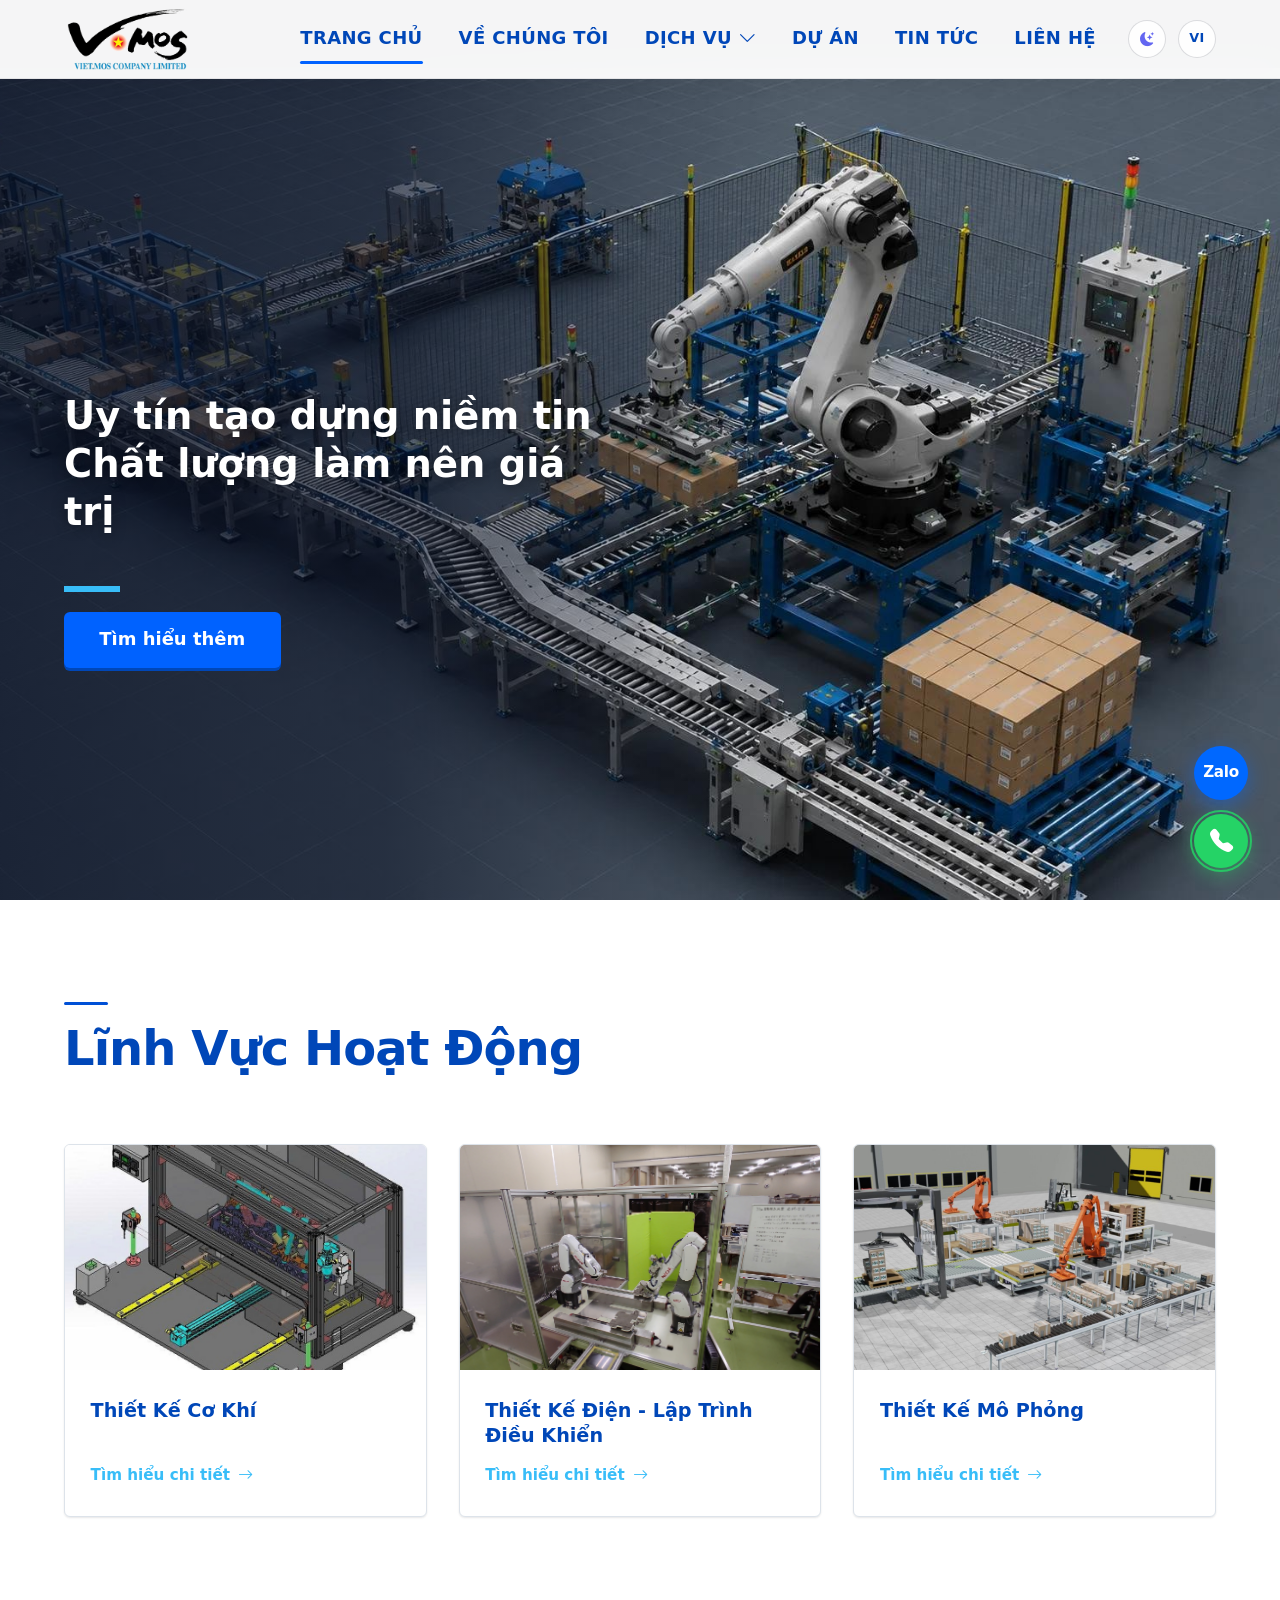
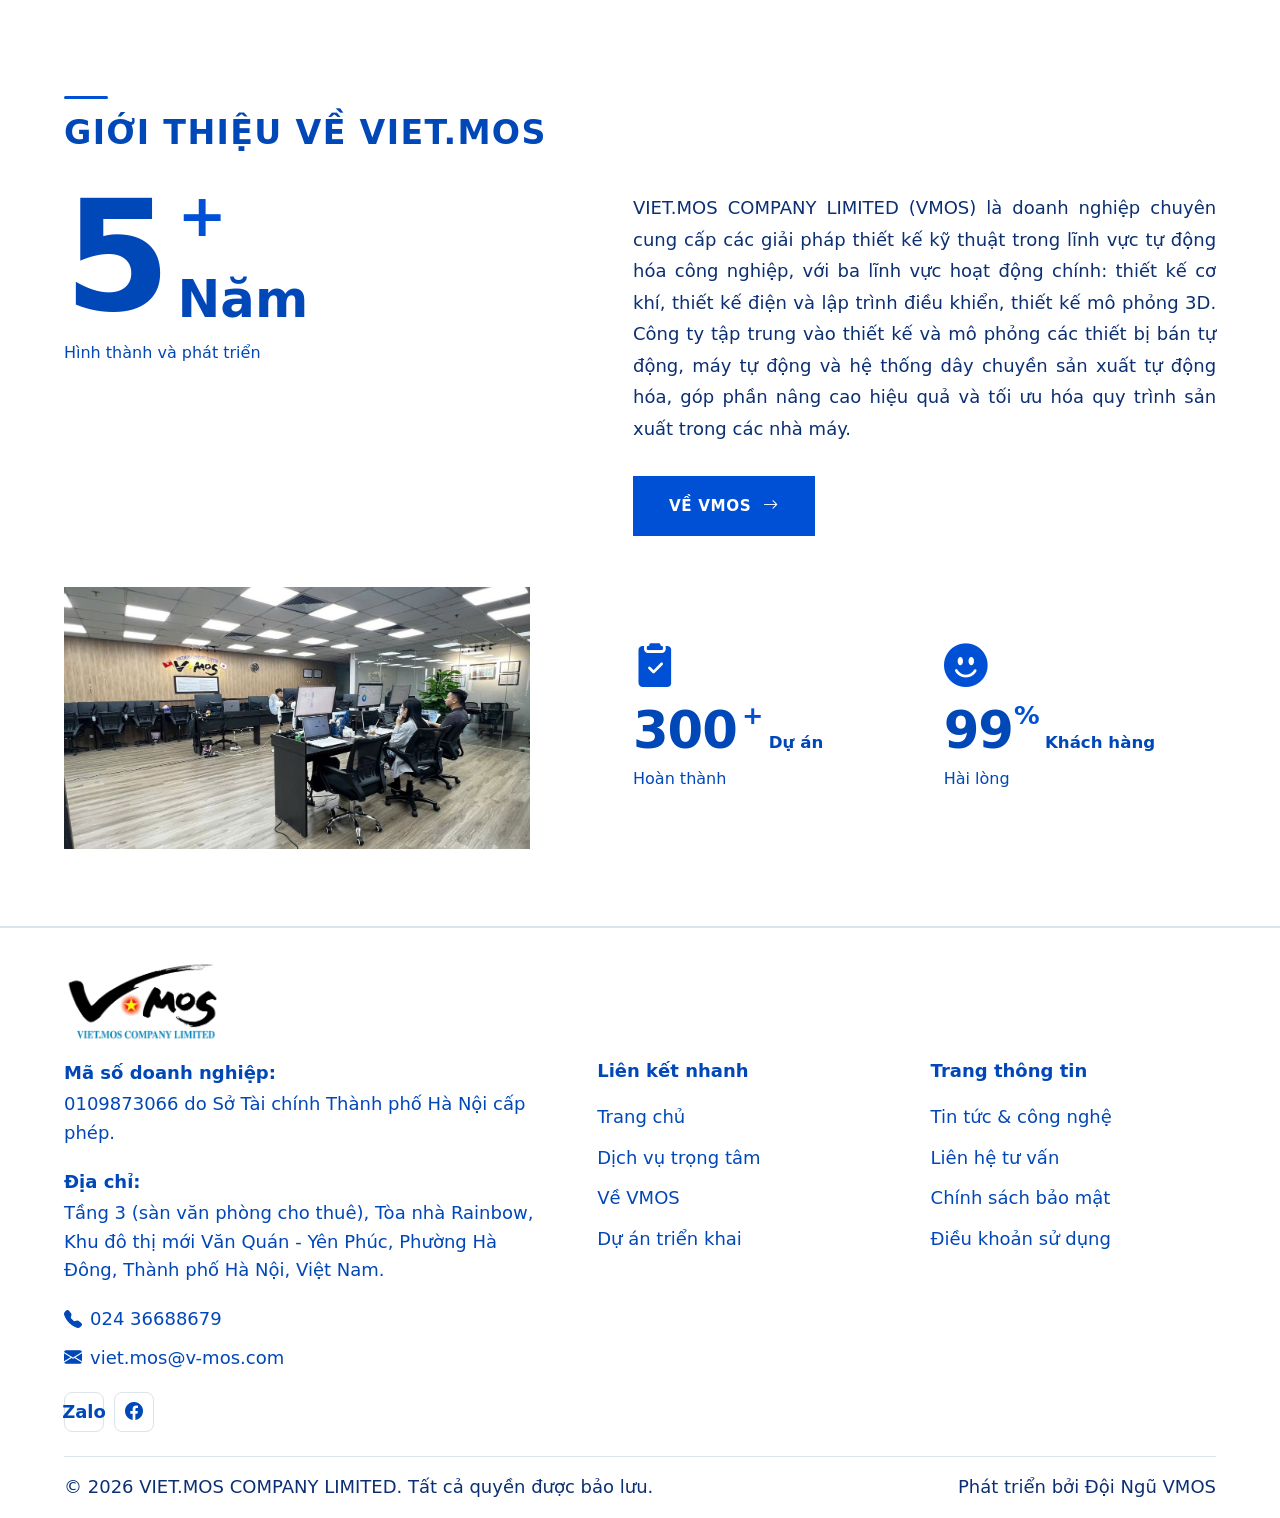
==== commit 36553a7f: "Add files via upload" ====
--- a/index.html
+++ b/index.html
@@ -33,12 +33,12 @@
     rel="stylesheet">
 
   <!-- Custom Stylesheet -->
-  <link rel="stylesheet" href="style.css?v=rx30">
-  <link rel="stylesheet" href="hero.css?v=1">
-  <link rel="stylesheet" href="vmos-layout.css?v=16">
-  <link rel="stylesheet" href="vmos-blue-theme.css?v=2">
-  <link rel="stylesheet" href="vmos-factory-theme.css?v=2">
-  <link rel="stylesheet" href="vmos-text-blue.css?v=1">
+  <link rel="stylesheet" href="style.css?v=20261116">
+  <link rel="stylesheet" href="hero.css?v=20261116">
+  <link rel="stylesheet" href="vmos-layout.css?v=20261116">
+  <link rel="stylesheet" href="vmos-blue-theme.css?v=20261116">
+  <link rel="stylesheet" href="vmos-factory-theme.css?v=20261116">
+  <link rel="stylesheet" href="vmos-text-blue.css?v=20261116">
   <style id="vmos-text-blue-inline">
     /* vmos-text-blue.css - Chữ màu xanh dương cho toàn site. Nạp SAU CÙNG (sau vmos-factory-theme.css).
    Đổi màu: sửa 3 biến dưới đây. Gỡ file này (xoá dòng <link>) để quay về chữ cũ. */
@@ -117,23 +117,6 @@
     html[data-theme]:root:root body footer.footer::before {
       background: var(--fx-line, #c6cdd3) !important;
       height: 1px !important;
-    }
-
-    /* ===== Lĩnh vực hoạt động: thẻ nhỏ gọn hơn (chỉnh 2 biến: độ rộng cả cụm và tỉ lệ thẻ) ===== */
-    html[data-theme]:root:root body .svc-grid {
-      --svc-ratio: 1 / 1;
-      /* 1/1 vuông; 4/3 thấp hơn; 4/5 cao như cũ */
-      max-width: 1000px !important;
-      /* nhỏ hơn: 800px - lớn hơn: 1200px */
-      margin-left: auto !important;
-      margin-right: auto !important;
-    }
-
-    @media (max-width: 900px) {
-      html[data-theme]:root:root body .svc-grid {
-        --svc-ratio: 4 / 3;
-        max-width: 360px !important;
-      }
     }
 
     /* ===== Hero: ảnh nhà máy tràn toàn khung, nét; chữ trắng trên dải tối bên trái =====
@@ -320,12 +303,101 @@
       }
     }
   </style>
-  <link rel="stylesheet" href="vmos-white-theme.css?v=1">
-  <link rel="stylesheet" href="intro-showcase.css?v=1">
+  <link rel="stylesheet" href="vmos-white-theme.css?v=20261116">
+  <link rel="stylesheet" href="intro-showcase.css?v=20261116">
   <link rel="canonical" href="https://v-mos.com/">
   <meta property="og:url" content="https://v-mos.com/">
   <meta property="og:image" content="https://v-mos.com/images/vmos-logo.png">
-  <link rel="stylesheet" href="vmos-margins.css?v=1">
+  <link rel="stylesheet" href="vmos-margins.css?v=20261116">
+  <!-- ===== VMOS-FIXES: các chỉnh sửa gần nhất (đặt SAU CÙNG để thắng mọi CSS phía trên) =====
+       1) Xóa vệt xám/đổ bóng giữa khối Lĩnh Vực Hoạt Động và khối Giới thiệu
+       2) Logo khách hàng sáng rõ ngay từ đầu (không chờ rê chuột)
+       3) Ảnh hero neo sát phía trên, không bị cắt đầu robot dưới thanh menu
+       4) Thẻ lĩnh vực: rê chuột thì thẻ đó nổi lên
+       Muốn hoàn tác mục nào: xóa đúng mục đó trong khối <style> này. -->
+  <style id="vmos-fixes">
+    /* 1) Xóa vệt xám giữa các khối */
+    html[data-theme]:root:root body section#services,
+    html[data-theme]:root:root body section#gioi-thieu {
+      box-shadow: none !important;
+      filter: none !important;
+      border-top: 0 !important;
+      border-bottom: 0 !important;
+      outline: 0 !important;
+    }
+
+    html[data-theme]:root:root body section#services::before,
+    html[data-theme]:root:root body section#services::after,
+    html[data-theme]:root:root body section#gioi-thieu::before,
+    html[data-theme]:root:root body section#gioi-thieu::after {
+      content: none !important;
+      display: none !important;
+      box-shadow: none !important;
+      background: none !important;
+    }
+
+    /* 2) Logo khách hàng sáng từ đầu (đã ẩn section, giữ rule phòng khi dùng lại) */
+    html[data-theme]:root:root body .client-logo-box img,
+    html[data-theme]:root:root body .clients-marquee-track .client-logo-box img {
+      filter: none !important;
+      opacity: 1 !important;
+    }
+
+    /* 3) Ảnh hero: neo sát mép trên, bắt đầu từ dưới thanh menu (màn hình máy tính) */
+    @media (min-width: 993px) {
+
+      html[data-theme]:root:root body section.vh-hero:is(#hero-video, .vh-hero)::before,
+      html[data-theme]:root:root:root body section#hero-video.vh-hero::before {
+        inset: 68px 0 0 0 !important;
+        width: auto !important;
+        height: auto !important;
+        background-position: right top !important;
+      }
+    }
+
+    /* 4) Thẻ lĩnh vực: rê chuột thì nổi lên */
+    html[data-theme]:root:root body #services .service-card {
+      transition: transform 0.3s ease, box-shadow 0.3s ease, border-color 0.3s ease !important;
+    }
+
+    html[data-theme]:root:root body #services .service-card:hover,
+    html[data-theme]:root:root body #services .service-card:focus-within {
+      transform: translateY(-10px) !important;
+      box-shadow: 0 18px 40px rgba(0, 98, 255, 0.22) !important;
+      border-color: #0062ff !important;
+    }
+
+    @media (prefers-reduced-motion: reduce) {
+      html[data-theme]:root:root body #services .service-card:hover {
+        transform: none !important;
+      }
+    }
+
+    /* 5) Tiêu đề các khối (Lĩnh vực hoạt động, Khách hàng...): bỏ hiệu ứng phát sáng và
+          thanh xanh nhỏ ở giữa bên dưới, để đồng bộ với các tiêu đề khác */
+    html[data-theme]:root:root body .rx-section .section-title-compact {
+      text-shadow: none !important;
+      filter: none !important;
+      box-shadow: none !important;
+    }
+
+    html[data-theme]:root:root body .rx-section .section-title-compact::after {
+      content: none !important;
+      display: none !important;
+    }
+
+    /* 6) Slogan banner: giữ xuống dòng giữa hai câu (không dùng dấu phẩy) */
+    html[data-theme]:root:root body section.vh-hero .vh-title {
+      white-space: pre-line !important;
+    }
+
+    /* 7) Thẻ lĩnh vực: tiêu đề nhỏ (Thiết Kế Cơ Khí...) bỏ hiệu ứng phát sáng, giữ chữ phẳng như các tiêu đề khác */
+    html[data-theme]:root:root body #services .service-card-title {
+      text-shadow: none !important;
+      filter: none !important;
+      box-shadow: none !important;
+    }
+  </style>
 </head>
 
 <body>
@@ -437,22 +509,79 @@
   <!-- ================= HERO STUDIO SECTION ================= -->
   <section class="vh-hero" id="hero-video">
     <div class="vh-wrap">
-      <h1 class="vh-title" data-i18n="hero.s.title">Uy tín tạo dựng niềm tin, chất lượng làm nên giá trị</h1>
+      <h1 class="vh-title" data-i18n="hero.s.title">Uy tín tạo dựng niềm tin
+        Chất lượng làm nên giá trị</h1>
       <div class="vh-side">
         <i></i>
-        <p data-i18n="hero.s.sub">Thiết kế cơ khí, điện và mô phỏng 3D cho hệ thống sản xuất</p>
         <a href="#services" class="vh-btn" data-i18n="hero.s.btn">Tìm hiểu thêm</a>
       </div>
     </div>
   </section>
 
+  <!-- ================= SERVICES SECTION ================= -->
+  <section id="services" class="services-section rx-section" data-layout="spread">
+    <div class="bg-glow-right"></div>
+    <div class="dot-pattern"></div>
+    <div class="container">
+      <h2 class="section-title-compact reveal" data-i18n="services.title">Lĩnh Vực Hoạt Động</h2>
+
+      <div class="services-grid reveal" role="list" aria-label="Lĩnh vực hoạt động">
+
+        <!-- Dịch vụ 1: Thiết Kế Cơ Khí -->
+        <article class="service-card" role="listitem">
+          <div class="service-card-media">
+            <img src="images/service-co-khi.jpg" alt="Thiết Kế Cơ Khí" class="service-card-img" loading="lazy">
+          </div>
+          <div class="service-card-body">
+            <h3 class="service-card-title" data-i18n="services.mechanical">Thiết Kế Cơ Khí</h3>
+            <a href="dich-vu-thiet-ke-co-khi.html" class="service-card-link">
+              <span data-i18n="services.view_more">Tìm hiểu chi tiết</span>
+              <i class="bi bi-arrow-right" aria-hidden="true"></i>
+            </a>
+          </div>
+        </article>
+
+        <!-- Dịch vụ 2: Thiết Kế Điện - Lập Trình Điều Khiển -->
+        <article class="service-card" role="listitem">
+          <div class="service-card-media">
+            <img src="images/service-dien.jpg" alt="Thiết Kế Điện - Lập Trình Điều Khiển" class="service-card-img"
+              loading="lazy">
+          </div>
+          <div class="service-card-body">
+            <h3 class="service-card-title" data-i18n="services.electrical">Thiết Kế Điện - Lập Trình Điều Khiển</h3>
+            <a href="dich-vu-thiet-ke-dien.html" class="service-card-link">
+              <span data-i18n="services.view_more">Tìm hiểu chi tiết</span>
+              <i class="bi bi-arrow-right" aria-hidden="true"></i>
+            </a>
+          </div>
+        </article>
+
+        <!-- Dịch vụ 3: Thiết Kế Mô Phỏng -->
+        <article class="service-card" role="listitem">
+          <div class="service-card-media">
+            <img src="images/service-mo-phong.jpg" alt="Thiết Kế Mô Phỏng" class="service-card-img" loading="lazy"
+              onerror="this.onerror=null;this.src='images/banner-mo-phong.jpg'">
+          </div>
+          <div class="service-card-body">
+            <h3 class="service-card-title" data-i18n="services.simulation">Thiết Kế Mô Phỏng</h3>
+            <a href="dich-vu-thiet-ke-mo-phong.html" class="service-card-link">
+              <span data-i18n="services.view_more">Tìm hiểu chi tiết</span>
+              <i class="bi bi-arrow-right" aria-hidden="true"></i>
+            </a>
+          </div>
+        </article>
+
+      </div>
+    </div>
+  </section>
+
   <!-- ================= GIỚI THIỆU NGẮN VỀ CÔNG TY (số liệu lớn + ảnh + chỉ số) ================= -->
-  <section id="gioi-thieu" class="isc-section rx-band-a" data-layout="spread" aria-label="Giới thiệu về VMOS"
+  <section id="gioi-thieu" class="isc-section rx-band-a" data-layout="spread" aria-label="Giới thiệu về VIET.MOS"
     data-i18n-attr="aria-label:intro.badge">
     <div class="container">
       <div class="intro-badge reveal">
         <span class="intro-dot" aria-hidden="true"></span>
-        <span data-i18n="intro.badge">GIỚI THIỆU VỀ VMOS</span>
+        <span data-i18n="intro.badge">GIỚI THIỆU VỀ VIET.MOS</span>
       </div>
       <div class="isc-grid">
         <div class="isc-years reveal">
@@ -467,7 +596,8 @@
         </div>
 
         <div class="isc-body reveal">
-          <p class="isc-text" data-i18n="intro.text">VIET.MOS COMPANY LIMITED là doanh nghiệp chuyên cung cấp các giải
+          <p class="isc-text" data-i18n="intro.text">VIET.MOS COMPANY LIMITED (VMOS) là doanh nghiệp chuyên cung cấp các
+            giải
             pháp thiết kế kỹ thuật trong lĩnh vực tự động hóa công nghiệp, với ba lĩnh vực hoạt động chính: thiết kế cơ
             khí, thiết kế điện và lập trình điều khiển, thiết kế mô phỏng 3D. Công ty tập trung vào thiết kế và mô phỏng
             các thiết bị bán tự động, máy tự động và hệ thống dây chuyền sản xuất tự động hóa, góp phần nâng cao hiệu
@@ -487,7 +617,7 @@
           <div class="isc-stat">
             <i class="bi bi-clipboard2-check-fill isc-stat-icon" aria-hidden="true"></i>
             <div class="isc-stat-line">
-              <span class="isc-stat-num">150<span class="isc-stat-sign" aria-hidden="true">+</span></span>
+              <span class="isc-stat-num">300<span class="isc-stat-sign" aria-hidden="true">+</span></span>
               <span class="isc-stat-unit" data-i18n="intro.stat_projects_unit">Dự án</span>
             </div>
             <div class="isc-stat-cap" data-i18n="intro.stat_projects_cap">Hoàn thành</div>
@@ -505,209 +635,13 @@
     </div>
   </section>
 
-  <!-- ================= NĂNG LỰC (3 CỘT) ================= -->
-  <section id="nang-luc" class="cap-band" data-tone="blue" aria-label="Năng lực của VMOS"
-    data-i18n-attr="aria-label:cap.aria">
-    <div class="container">
-      <div class="cap-grid reveal">
-        <article class="cap-item">
-          <i class="bi bi-gear-wide-connected cap-icon" aria-hidden="true"></i>
-          <h3 class="cap-title" style="color:#fff!important" data-i18n="cap.1_title">NĂNG LỰC KỸ THUẬT VỮNG CHẮC</h3>
-          <p class="cap-desc" style="color:#fff!important" data-i18n="cap.1_desc">Đội ngũ kỹ sư VIET.MOS không ngừng
-            nâng cao chuyên môn trong lĩnh vực thiết kế cơ khí, điều khiển điện và tự động hóa, mang đến những giải pháp
-            kỹ thuật đáp ứng yêu cầu thực tế của doanh nghiệp.</p>
-        </article>
-        <article class="cap-item">
-          <i class="bi bi-badge-3d cap-icon" aria-hidden="true"></i>
-          <h3 class="cap-title" style="color:#fff!important" data-i18n="cap.2_title">TIÊN PHONG CÔNG NGHỆ MÔ PHỎNG</h3>
-          <p class="cap-desc" style="color:#fff!important" data-i18n="cap.2_desc">Ứng dụng công nghệ mô phỏng 3D và các
-            giải pháp kỹ thuật số trong thiết kế, kiểm chứng và tối ưu hóa quy trình sản xuất, góp phần nâng cao hiệu
-            quả triển khai dự án.</p>
-        </article>
-        <article class="cap-item">
-          <i class="bi bi-people-fill cap-icon" aria-hidden="true"></i>
-          <h3 class="cap-title" style="color:#fff!important" data-i18n="cap.3_title">ĐỒNG HÀNH CÙNG PHÁT TRIỂN</h3>
-          <p class="cap-desc" style="color:#fff!important" data-i18n="cap.3_desc">VIET.MOS hướng đến việc cung cấp các
-            giải pháp kỹ thuật linh hoạt, hiệu quả, đồng hành cùng khách hàng trong quá trình phát triển và hiện đại hóa
-            hệ thống sản xuất.</p>
-        </article>
-      </div>
-    </div>
-  </section>
-
-  <!-- ================= SERVICES SECTION ================= -->
-  <section id="services" class="services-section rx-section rx-band-a" data-layout="spread">
-    <div class="bg-glow-right"></div>
-    <div class="dot-pattern"></div>
-    <div class="container">
-      <h2 class="section-title-compact reveal" data-i18n="services.title">Lĩnh Vực Hoạt Động</h2>
-
-      <div class="svc-grid reveal" role="list" aria-label="Lĩnh vực hoạt động">
-
-        <article class="svc-card" role="listitem" style="--c1:#f59e0b;--c2:#d97706">
-          <div class="svc-page">
-            <span class="svc-badge"><i class="bi bi-gear-wide-connected"></i></span>
-            <h3 data-i18n="services.mechanical">Thiết Kế Cơ Khí</h3>
-            <p data-i18n="services.mechanical_desc">Thiết kế 2D/3D, bản vẽ kỹ thuật và mô hình hóa máy móc, đồ gá, dây
-              chuyền sản xuất đạt chuẩn chế tạo.</p>
-            <a href="dich-vu-thiet-ke-co-khi.html" class="svc-link"><span data-i18n="services.view_more">Tìm hiểu chi
-                tiết</span> <i class="bi bi-arrow-right"></i></a>
-          </div>
-          <div class="svc-cover" aria-hidden="true">
-            <div class="svc-cover-front svc-bg-co-khi">
-              <img src="images/service-co-khi.jpg" alt="" class="svc-img" loading="lazy"
-                onerror="this.style.display='none'">
-              <span class="svc-shade"></span>
-              <span class="svc-label">
-                <span class="svc-front-desc" data-i18n="services.mechanical_short">Thiết kế 2D/3D, bản vẽ kỹ thuật, mô
-                  hình hóa máy móc và đồ gá.</span>
-                <span class="svc-badge"><i class="bi bi-gear-wide-connected"></i></span>
-                <span class="svc-label-text" data-i18n="services.mechanical">Thiết Kế Cơ Khí</span>
-              </span>
-            </div>
-            <div class="svc-cover-back"></div>
-          </div>
-        </article>
-
-        <article class="svc-card" role="listitem" style="--c1:#38bdf8;--c2:#2563eb">
-          <div class="svc-page">
-            <span class="svc-badge"><i class="bi bi-cpu-fill"></i></span>
-            <h3 data-i18n="services.electrical">Thiết Kế Điện - Lập Trình Điều Khiển</h3>
-            <p data-i18n="services.electrical_desc">Lập trình PLC, thiết kế giao diện HMI/SCADA, lập trình Robot công
-              nghiệp tích hợp Camera Vision và thiết kế tủ điện điều khiển.</p>
-            <a href="dich-vu-thiet-ke-dien.html" class="svc-link"><span data-i18n="services.view_more">Tìm hiểu chi
-                tiết</span> <i class="bi bi-arrow-right"></i></a>
-          </div>
-          <div class="svc-cover" aria-hidden="true">
-            <div class="svc-cover-front svc-bg-dien">
-              <img src="images/service-dien.jpg" alt="" class="svc-img" loading="lazy"
-                onerror="this.style.display='none'">
-              <span class="svc-shade"></span>
-              <span class="svc-label">
-                <span class="svc-front-desc" data-i18n="services.electrical_short">Lập trình PLC, HMI/SCADA, Robot,
-                  Camera Vision và tủ điện điều khiển.</span>
-                <span class="svc-badge"><i class="bi bi-cpu-fill"></i></span>
-                <span class="svc-label-text" data-i18n="services.electrical">Thiết Kế Điện - Lập Trình Điều Khiển</span>
-              </span>
-            </div>
-            <div class="svc-cover-back"></div>
-          </div>
-        </article>
-
-        <article class="svc-card" role="listitem" style="--c1:#a78bfa;--c2:#6366f1">
-          <div class="svc-page">
-            <span class="svc-badge"><i class="bi bi-badge-3d-fill"></i></span>
-            <h3 data-i18n="services.simulation">Thiết Kế Mô Phỏng</h3>
-            <p data-i18n="services.simulation_desc">Mô phỏng 3D dây chuyền, robot và hệ thống tự động hóa; kiểm thử
-              chương trình điều khiển trên môi trường ảo trước khi triển khai thực tế.</p>
-            <a href="dich-vu-thiet-ke-mo-phong.html" class="svc-link"><span data-i18n="services.view_more">Tìm hiểu chi
-                tiết</span> <i class="bi bi-arrow-right"></i></a>
-          </div>
-          <div class="svc-cover" aria-hidden="true">
-            <div class="svc-cover-front svc-bg-mo-phong">
-              <img src="images/service-mo-phong.jpg" alt="" class="svc-img" loading="lazy"
-                onerror="this.style.display='none'">
-              <span class="svc-shade"></span>
-              <span class="svc-label">
-                <span class="svc-front-desc" data-i18n="services.simulation_short">Mô phỏng 3D dây chuyền, robot; kiểm
-                  thử chương trình trên môi trường ảo.</span>
-                <span class="svc-badge"><i class="bi bi-badge-3d-fill"></i></span>
-                <span class="svc-label-text" data-i18n="services.simulation">Thiết Kế Mô Phỏng</span>
-              </span>
-            </div>
-            <div class="svc-cover-back"></div>
-          </div>
-        </article>
-
-      </div>
-    </div>
-  </section>
-
-
-  <!-- ================= CLIENTS SECTION ================= -->
-  <section id="clients" class="clients-section rx-section rx-band-a" data-layout="spread">
-    <div class="bg-glow-left"></div>
-    <div class="container">
-
-      <h2 class="section-title-compact reveal" data-i18n="clients.title">Khách Hàng Của Chúng Tôi</h2>
-
-      <div class="clients-marquee-wrapper reveal-scale">
-        <div class="clients-marquee-track">
-          <!-- 10 Logo gốc -->
-          <div class="client-logo-box">
-            <img src="images/konica-minolta.png" alt="Konica Minolta">
-          </div>
-          <div class="client-logo-box">
-            <img src="images/brother.png" alt="Brother">
-          </div>
-          <div class="client-logo-box">
-            <img src="images/toyota.png" alt="Toyota">
-          </div>
-          <div class="client-logo-box">
-            <img src="images/denso.png" alt="Denso">
-          </div>
-          <div class="client-logo-box">
-            <img src="images/yamaha.png" alt="Yamaha">
-          </div>
-          <div class="client-logo-box">
-            <img src="images/panasonic.png" alt="Panasonic">
-          </div>
-          <div class="client-logo-box">
-            <img src="images/sony.png" alt="Sony">
-          </div>
-          <div class="client-logo-box">
-            <img src="images/canon.png" alt="Canon">
-          </div>
-          <div class="client-logo-box">
-            <img src="images/honda.png" alt="Honda">
-          </div>
-          <div class="client-logo-box">
-            <img src="images/nissan.png" alt="Nissan Motor Corporation">
-          </div>
-
-          <!-- 10 Logo nhân đôi cho hiệu ứng lặp vô hạn (aria-hidden="true") -->
-          <div class="client-logo-box" aria-hidden="true">
-            <img src="images/konica-minolta.png" alt="">
-          </div>
-          <div class="client-logo-box" aria-hidden="true">
-            <img src="images/brother.png" alt="">
-          </div>
-          <div class="client-logo-box" aria-hidden="true">
-            <img src="images/toyota.png" alt="">
-          </div>
-          <div class="client-logo-box" aria-hidden="true">
-            <img src="images/denso.png" alt="">
-          </div>
-          <div class="client-logo-box" aria-hidden="true">
-            <img src="images/yamaha.png" alt="">
-          </div>
-          <div class="client-logo-box" aria-hidden="true">
-            <img src="images/panasonic.png" alt="">
-          </div>
-          <div class="client-logo-box" aria-hidden="true">
-            <img src="images/sony.png" alt="">
-          </div>
-          <div class="client-logo-box" aria-hidden="true">
-            <img src="images/canon.png" alt="">
-          </div>
-          <div class="client-logo-box" aria-hidden="true">
-            <img src="images/honda.png" alt="">
-          </div>
-          <div class="client-logo-box" aria-hidden="true">
-            <img src="images/nissan.png" alt="">
-          </div>
-        </div>
-      </div>
-
-    </div>
-  </section>
 
   <!-- ================= FOOTER ================= -->
   <footer class="footer">
     <div class="container">
       <div class="footer-grid">
         <div class="footer-col footer-col-main">
-          <a href="index.html" class="logo" style="margin-bottom: 1rem;">
+          <a href="index.html" class="logo">
             <img src="images/vmos-logo.png" alt="VMOS - VIET.MOS COMPANY LIMITED" class="logo-img">
           </a>
 
@@ -723,7 +657,7 @@
           </div>
 
           <div class="footer-contact-row">
-            <a href="tel:+84868966625"><i class="bi bi-telephone-fill"></i> 0868 966 625</a>
+            <a href="tel:+842436688679"><i class="bi bi-telephone-fill"></i> 024 36688679</a>
             <a href="mailto:viet.mos@v-mos.com"><i class="bi bi-envelope-fill"></i> viet.mos@v-mos.com</a>
           </div>
 
@@ -731,13 +665,13 @@
             <!-- Zalo: mở trang hồ sơ Zalo Business -->
             <a href="zalo-qr.html" target="_blank" rel="noopener noreferrer" class="social-icon"
               aria-label="Zalo">Zalo</a>
-            <!-- TODO: URL thật -->
-            <a href="#" class="social-icon" aria-label="Facebook"><i class="bi bi-facebook"></i></a>
+            <a href="https://www.facebook.com/vmos.2022" target="_blank" rel="noopener noreferrer" class="social-icon"
+              aria-label="Facebook"><i class="bi bi-facebook"></i></a>
           </div>
         </div>
 
         <div class="footer-col">
-          <h4 data-i18n="footer.quick_links">Liên Kết Nhanh</h4>
+          <h4 data-i18n="footer.quick_links">Liên kết nhanh</h4>
           <ul class="footer-links">
             <li><a href="index.html" data-i18n="nav.home">Trang chủ</a></li>
             <li><a href="index.html#services" data-i18n="footer.link_services">Dịch vụ trọng tâm</a></li>
@@ -747,9 +681,9 @@
         </div>
 
         <div class="footer-col">
-          <h4 data-i18n="footer.info_pages">Trang Thông Tin</h4>
+          <h4 data-i18n="footer.info_pages">Trang thông tin</h4>
           <ul class="footer-links">
-            <li><a href="blog.html" data-i18n="footer.link_blog">Tin tức &amp; Công nghệ</a></li>
+            <li><a href="blog.html" data-i18n="footer.link_blog">Tin tức &amp; công nghệ</a></li>
             <li><a href="contact.html" data-i18n="footer.link_contact">Liên hệ tư vấn</a></li>
             <li><a href="privacy.html" data-i18n="footer.privacy">Chính sách bảo mật</a></li>
             <li><a href="terms.html" data-i18n="footer.terms">Điều khoản sử dụng</a></li>
@@ -774,16 +708,16 @@
     </a>
 
     <!-- Nút Gọi điện -->
-    <a href="tel:+84868966625" class="floating-btn btn-phone" aria-label="Gọi điện tư vấn"
+    <a href="tel:+842436688679" class="floating-btn btn-phone" aria-label="Gọi điện tư vấn"
       data-i18n-attr="aria-label:float.phone_label">
-      <span class="floating-tooltip">0868 966 625</span>
+      <span class="floating-tooltip">02436688679</span>
       <i class="bi bi-telephone-fill"></i>
     </a>
   </div>
 
-  <script src="i18n.js?v=11"></script>
-  <script src="script.js?v=11"></script>
-  <script src="background-particles.js?v=1"></script>
+  <script src="i18n.js?v=20261116"></script>
+  <script src="script.js?v=20261116"></script>
+  <script src="background-particles.js?v=20261116"></script>
 </body>
 
 </html>
--- a/style.css
+++ b/style.css
@@ -256,22 +256,6 @@
   text-transform: uppercase;
   letter-spacing: 0.05em;
   margin-bottom: 1rem;
-}
-
-.section-header {
-  text-align: center;
-  max-width: 700px;
-  margin: 0 auto 3.5rem auto;
-}
-
-.section-title {
-  font-size: 2.25rem;
-  margin-bottom: 1rem;
-}
-
-.section-subtitle {
-  color: var(--text-muted);
-  font-size: 1.1rem;
 }
 
 /* --- COMPACT SECTION TITLE (MODERN MINIMALIST STYLE) --- */
@@ -577,8 +561,7 @@
 
 @media (max-width: 992px) {
 
-  .desktop-nav-menu,
-  .nav-actions {
+  .desktop-nav-menu {
     display: none !important;
   }
 
@@ -608,12 +591,6 @@
 /* Tăng độ nổi bật nét chữ thư pháp VMOS ở giao diện Ban đêm (Dark Mode) */
 [data-theme="dark"] .logo-img {
   filter: drop-shadow(0 0 1px rgba(255, 255, 255, 0.95)) drop-shadow(0 0 8px rgba(255, 255, 255, 0.35));
-}
-
-.nav-links {
-  display: flex;
-  align-items: center;
-  gap: 2rem;
 }
 
 .nav-link {
@@ -647,9 +624,6 @@
 }
 
 /* --- NAV DROPDOWN MENU (SERVICES SUBMENU - NO HOVER GAP FIX) --- */
-.nav-item-dropdown {
-  position: relative;
-}
 
 /* Cầu nối vô hình giúp giữ hover liên tục từ nav-link xuống menu con */
 .nav-dropdown-menu::before {
@@ -679,59 +653,10 @@
   z-index: 1050;
 }
 
-.nav-item-dropdown:hover .nav-dropdown-menu,
-.nav-item-dropdown:focus-within .nav-dropdown-menu,
-.nav-item-dropdown.active-dropdown .nav-dropdown-menu {
-  opacity: 1;
-  visibility: visible;
-  pointer-events: auto;
-  transform: translateX(-50%) translateY(0);
-  /* Hiện lên ngay lập tức (không delay) */
-  transition-delay: 0s;
-}
-
-.nav-dropdown-link {
-  display: flex;
-  align-items: center;
-  gap: 0.65rem;
-  padding: 0.75rem 1rem;
-  color: var(--text-main, #f3f4f6) !important;
-  text-decoration: none;
-  border-radius: var(--radius-sm, 8px);
-  font-size: 0.92rem;
-  font-weight: 500;
-  transition: all var(--transition-fast, 0.2s ease);
-}
-
-.nav-dropdown-link i {
-  font-size: 0.85rem;
-  color: var(--accent-cyan, #00f2fe);
-  transition: transform var(--transition-fast, 0.2s ease), color var(--transition-fast, 0.2s ease);
-}
-
-.nav-dropdown-link:hover {
-  background: var(--gradient-primary, linear-gradient(135deg, #00f2fe 0%, #0062ff 100%));
-  color: #ffffff !important;
-  box-shadow: 0 4px 15px rgba(0, 98, 255, 0.35);
-}
-
-.nav-dropdown-link:hover i {
-  color: #ffffff !important;
-  transform: translateX(4px);
-}
-
 [data-theme="light"] .nav-dropdown-menu {
   background: rgba(255, 255, 255, 0.96);
   border-color: rgba(0, 0, 0, 0.1);
   box-shadow: 0 15px 35px rgba(0, 0, 0, 0.12);
-}
-
-[data-theme="light"] .nav-dropdown-link {
-  color: #1e293b !important;
-}
-
-[data-theme="light"] .nav-dropdown-link:hover {
-  color: #ffffff !important;
 }
 
 @media (max-width: 992px) {
@@ -750,31 +675,6 @@
     pointer-events: auto;
   }
 
-  .nav-item-dropdown.open .nav-dropdown-menu,
-  .nav-item-dropdown:hover .nav-dropdown-menu {
-    display: block;
-  }
-}
-
-.nav-left {
-  display: flex;
-  align-items: center;
-  gap: 1.25rem;
-}
-
-.nav-actions {
-  display: flex;
-  align-items: center;
-  gap: 1rem;
-}
-
-.menu-toggle {
-  display: none;
-  background: none;
-  border: none;
-  color: var(--text-heading);
-  font-size: 1.5rem;
-  cursor: pointer;
 }
 
 /* --- HERO SECTION --- */
@@ -789,322 +689,10 @@
 }
 
 /* NEXIVRA Stepped Diagonal Background Cut Shape (SVG) */
-.hero-bg-cut-svg {
-  position: absolute;
-  top: 0;
-  left: 0;
-  width: 100%;
-  height: 100%;
-  z-index: 1;
-  pointer-events: none;
-}
-
-.hero-cut-path {
-  fill: url(#nexivraCutGradDark);
-}
-
-[data-theme="light"] .hero-cut-path {
-  fill: url(#nexivraCutGradLight);
-}
-
-[data-theme="light"] .hero-cut-stroke {
-  stroke: rgba(2, 132, 199, 0.25);
-}
-
-.hero-video-bgtext {
-  display: none;
-}
-
-.hero-video-scrim-top {
-  position: absolute;
-  top: 0;
-  left: 0;
-  right: 0;
-  height: 18%;
-  background: linear-gradient(180deg, var(--bg-primary) 0%, rgba(10, 15, 29, 0) 100%);
-  z-index: 1;
-  pointer-events: none;
-}
-
-[data-theme="light"] .hero-video-scrim-top {
-  background: linear-gradient(180deg, rgba(248, 250, 252, 0.8) 0%, rgba(248, 250, 252, 0) 100%);
-}
-
-.hero-video-inner {
-  position: relative;
-  z-index: 3;
-  width: 100%;
-  min-height: 100vh;
-  min-height: 100svh;
-  display: flex;
-  flex-direction: column;
-  justify-content: space-between;
-  padding: 9rem 0 2.5rem 0;
-}
-
-.hero-video-left {
-  display: flex;
-  flex-direction: column;
-  justify-content: space-between;
-  height: 100%;
-  gap: 2.5rem;
-}
-
-.hero-video-top {
-  max-width: 720px;
-}
-
-.hero-video-top h1 {
-  font-size: clamp(2.2rem, 4.4vw, 3.5rem);
-  line-height: 1.15;
-  letter-spacing: -0.03em;
-  margin-bottom: 1.25rem;
-  margin-top: 0;
-}
-
-.hero-video-top p {
-  font-size: 1.1rem;
-  color: var(--text-muted);
-  max-width: 620px;
-  margin-bottom: 2rem;
-}
-
-.hero-video-stats {
-  display: flex;
-  gap: clamp(1.5rem, 5vw, 4rem);
-  padding-top: 1.75rem;
-  border-top: 1px solid var(--border-color);
-}
-
-.hero-video-stats .stat-item h3 {
-  font-size: clamp(1.6rem, 3vw, 2.1rem);
-}
-
-.hero-trust-row {
-  display: none;
-}
-
-.hero-robot-badge {
-  display: none;
-}
-
-.hero-video-right {
-  display: none;
-}
-
-.hero-robot-img {
-  position: relative;
-  z-index: 2;
-  max-width: 100%;
-  height: auto;
-  display: block;
-  filter: none;
-  opacity: 0;
-  transform-origin: bottom left;
-  animation: heroRobotFadeIn 0.9s ease-out forwards;
-}
-
-@keyframes heroRobotFadeIn {
-  from {
-    opacity: 0;
-    transform: translateY(24px);
-  }
-
-  to {
-    opacity: 1;
-    transform: translateY(0);
-  }
-}
-
-@media (prefers-reduced-motion: reduce) {
-  .hero-robot-img {
-    animation: none;
-    opacity: 1;
-    transform: none;
-  }
-}
-
-.hero-robot-glow {
-  display: none;
-}
-
-.hero-scroll-cue {
-  position: absolute;
-  left: 50%;
-  bottom: 1.5rem;
-  transform: translateX(-50%);
-  z-index: 5;
-  width: 40px;
-  height: 40px;
-  border-radius: 50%;
-  border: 1px solid var(--border-color);
-  background: var(--bg-card);
-  backdrop-filter: blur(10px);
-  display: flex;
-  align-items: center;
-  justify-content: center;
-  color: var(--accent-cyan);
-  font-size: 1.1rem;
-  animation: float 2.4s ease-in-out infinite;
-}
-
-@media (prefers-reduced-motion: reduce) {
-  .hero-scroll-cue {
-    animation: none;
-  }
-}
-
-@media (max-width: 992px) {
-  .hero-video-inner {
-    padding: 7.5rem 0 2rem 0;
-  }
-
-  .hero-video-stats {
-    flex-wrap: wrap;
-    gap: 1.5rem 2rem;
-  }
-
-  .hero-bg-cut-svg {
-    display: none;
-  }
-}
 
 /* ==== DESKTOP: FULL-BLEED ROBOT ON LEFT (62% WIDTH), EXPANDED CONTENT ON RIGHT (720px) ==== */
-@media (min-width: 993px) {
-  .hero-video-inner {
-    flex-direction: row;
-    align-items: center;
-    justify-content: flex-end;
-    gap: 2rem;
-  }
-
-  .hero-video-left {
-    flex: 0 1 680px;
-    max-width: 680px;
-    height: auto;
-    gap: 3.5rem;
-    z-index: 3;
-  }
-
-  .hero-video-right {
-    display: flex;
-    position: absolute;
-    top: 0;
-    bottom: 0;
-    left: 2%;
-    width: 58%;
-    max-width: 760px;
-    height: auto;
-    align-items: flex-end;
-    justify-content: flex-start;
-    z-index: 2;
-    pointer-events: none;
-    perspective: 1400px;
-    transform-style: preserve-3d;
-    background: transparent;
-  }
-
-  .hero-robot-img {
-    height: 100%;
-    width: auto;
-    max-height: none;
-    object-fit: contain;
-    object-position: bottom left;
-    margin: 0;
-    padding: 0;
-    display: block;
-    filter: none;
-  }
-
-  .hero-bg-cut-svg {
-    display: block;
-  }
-}
 
 /* Hero Partners Dark Strip */
-.hero-partners-strip {
-  background: #05070d;
-  padding: 1.5rem 0;
-  position: relative;
-  border-top: 1px solid rgba(255, 255, 255, 0.06);
-  border-bottom: 1px solid rgba(255, 255, 255, 0.06);
-  z-index: 10;
-}
-
-.hero-partners-inner {
-  display: flex;
-  align-items: center;
-  justify-content: center;
-  gap: 2.5rem;
-  position: relative;
-}
-
-.partners-logos {
-  display: flex;
-  align-items: center;
-  gap: 3.5rem;
-  flex-wrap: wrap;
-  justify-content: center;
-}
-
-.partners-logos img {
-  height: 26px;
-  width: auto;
-  object-fit: contain;
-  filter: brightness(0) invert(1);
-  opacity: 0.75;
-  transition: opacity 0.25s ease;
-}
-
-.partners-logos img:hover {
-  opacity: 1;
-}
-
-.partners-arrow {
-  width: 34px;
-  height: 34px;
-  border-radius: 50%;
-  border: 1px solid rgba(255, 255, 255, 0.25);
-  background: transparent;
-  color: #fff;
-  display: flex;
-  align-items: center;
-  justify-content: center;
-  cursor: pointer;
-  flex-shrink: 0;
-  transition: background 0.2s ease, border-color 0.2s ease;
-}
-
-.partners-arrow:hover {
-  background: rgba(255, 255, 255, 0.1);
-  border-color: rgba(255, 255, 255, 0.4);
-}
-
-.partners-audio {
-  position: absolute;
-  right: 0;
-  width: 34px;
-  height: 34px;
-  border-radius: 50%;
-  border: 1px solid rgba(255, 255, 255, 0.25);
-  background: transparent;
-  color: #fff;
-  display: none;
-  align-items: center;
-  justify-content: center;
-  cursor: pointer;
-  transition: background 0.2s ease;
-}
-
-.partners-audio:hover {
-  background: rgba(255, 255, 255, 0.1);
-}
-
-@media (min-width: 768px) {
-  .partners-audio {
-    display: flex;
-  }
-}
 
 /* --- SERVICES SECTION --- */
 .services-section {
@@ -1134,26 +722,6 @@
   border-color: var(--border-hover);
   box-shadow: var(--shadow-glow);
   background: var(--bg-card-hover);
-}
-
-.service-icon {
-  width: 56px;
-  height: 56px;
-  border-radius: var(--radius-sm);
-  background: rgba(6, 182, 212, 0.1);
-  color: var(--accent-cyan);
-  display: flex;
-  align-items: center;
-  justify-content: center;
-  font-size: 1.6rem;
-  margin-bottom: 1.5rem;
-  transition: var(--transition-fast);
-}
-
-.service-card:hover .service-icon {
-  background: var(--gradient-primary);
-  color: white;
-  transform: scale(1.1);
 }
 
 /* --- STRATEGY CARDS (MISSION / VISION / VALUES) SOLID NUMBER BADGES --- */
@@ -1335,64 +903,12 @@
 }
 
 /* --- PHẦN 2: KHỐI TẦM NHÌN & SỨ MỆNH (2 CỘT SONG SONG) --- */
-.vision-mission-grid {
-  display: grid;
-  grid-template-columns: 1fr 1fr;
-  gap: 2.5rem;
-  align-items: stretch;
-}
-
-.vision-mission-col {
-  background: var(--bg-card);
-  border: 1px solid var(--border-color);
-  border-radius: var(--radius-lg, 24px);
-  padding: 2.25rem;
-  display: flex;
-  flex-direction: column;
-  gap: 1.75rem;
-  transition: all var(--transition-normal);
-}
-
-.vision-mission-col:hover {
-  border-color: var(--border-hover);
-  box-shadow: var(--shadow-lg);
-}
-
-.vision-mission-subblock {
-  display: flex;
-  flex-direction: column;
-  gap: 0.75rem;
-}
-
-.vision-mission-subblock .subblock-header {
-  display: flex;
-  align-items: center;
-  gap: 0.6rem;
-  font-size: 1.05rem;
-  font-weight: 700;
-  color: var(--text-heading);
-}
-
-.vision-mission-subblock .subblock-header i {
-  color: var(--accent-cyan);
-  font-size: 1.25rem;
-}
-
-@media (max-width: 992px) {
-  .vision-mission-grid {
-    grid-template-columns: 1fr;
-    gap: 2rem;
-  }
-}
 
 @media (max-width: 576px) {
   .core-values-dark-card {
     padding: 2rem 1.25rem;
   }
 
-  .vision-mission-col {
-    padding: 1.5rem;
-  }
 }
 
 /* --- TEAM DRAG SLIDER --- */
@@ -1530,70 +1046,6 @@
 }
 
 /* Họa tiết đường lượn sóng mờ trang trí nền */
-.philosophy-waves-pattern {
-  position: absolute;
-  inset: 0;
-  width: 100%;
-  height: 100%;
-  pointer-events: none;
-  z-index: 0;
-  opacity: 0.9;
-}
-
-.philosophy-simple-grid {
-  position: relative;
-  z-index: 1;
-  max-width: 1100px;
-  margin: 0 auto;
-  padding: 0 2rem;
-  display: grid;
-  grid-template-columns: minmax(0, 380px) 1fr;
-  gap: 2.5rem;
-  align-items: center;
-}
-
-.philosophy-simple-image-wrap {
-  display: flex;
-  flex-direction: column;
-  align-items: center;
-  gap: 1.1rem;
-}
-
-.philosophy-simple-image {
-  width: 100%;
-  max-width: 300px;
-  aspect-ratio: 1 / 1;
-  border-radius: 50%;
-  overflow: hidden;
-  box-shadow: 0 20px 45px rgba(0, 0, 0, 0.35);
-  border: 4px solid rgba(255, 255, 255, 0.25);
-}
-
-.philosophy-ceo-badge {
-  display: inline-flex;
-  align-items: center;
-  gap: 0.5rem;
-  background: rgba(255, 255, 255, 0.12);
-  border: 1px solid rgba(255, 255, 255, 0.3);
-  padding: 0.4rem 1rem;
-  border-radius: 999px;
-  font-size: 0.8rem;
-  font-weight: 700;
-  letter-spacing: 0.03em;
-  color: #ffffff;
-}
-
-.philosophy-simple-img {
-  width: 100%;
-  height: 100%;
-  object-fit: cover;
-  object-position: center;
-  display: block;
-}
-
-.philosophy-simple-content {
-  color: #ffffff;
-}
 
 .philosophy-simple-title {
   font-size: clamp(1.4rem, 2.2vw, 1.9rem);
@@ -1613,172 +1065,21 @@
   text-wrap: pretty;
 }
 
-.philosophy-simple-list {
-  display: flex;
-  flex-direction: column;
-  gap: 0.75rem;
-  list-style: none;
-  padding: 0;
-  margin: 0;
-}
-
-.philosophy-simple-list li {
-  color: rgba(255, 255, 255, 0.92) !important;
-  font-size: 0.9rem;
-  line-height: 1.6;
-  display: flex;
-  align-items: flex-start;
-  gap: 0.75rem;
-}
-
-.philosophy-simple-list li i {
-  color: #ffffff !important;
-  font-size: 1.1rem;
-  flex-shrink: 0;
-  margin-top: 2px;
-}
-
-@media (max-width: 900px) {
-  .philosophy-waves-pattern {
-    display: none;
-  }
-
-  .philosophy-simple-grid {
-    grid-template-columns: 1fr;
-    gap: 1.75rem;
-    padding: 0 1.5rem;
-  }
-
-  .philosophy-simple-image {
-    max-width: 220px;
-  }
-}
-
 /* --- LỊCH SỬ HÌNH THÀNH (HISTORY TIMELINE SECTION) --- */
-.history-timeline-section {
-  position: relative;
-  overflow: hidden;
-}
-
-.history-timeline-wrapper {
-  position: relative;
-  max-width: 1000px;
-  margin: 3rem auto 0;
-  padding: 1rem 0;
-}
 
 /* Đường kẻ dọc trung tâm */
-.history-timeline-line {
-  position: absolute;
-  top: 0;
-  bottom: 0;
-  left: 50%;
-  width: 3px;
-  transform: translateX(-50%);
-  background: linear-gradient(180deg, var(--accent-cyan) 0%, var(--accent-blue) 50%, var(--accent-purple) 100%);
-  border-radius: var(--radius-full);
-  opacity: 0.8;
-}
 
 /* Mỗi mốc timeline */
-.history-timeline-item {
-  position: relative;
-  width: 50%;
-  padding: 0 2.5rem 2.5rem;
-  box-sizing: border-box;
-}
 
 /* Mốc lẻ bên trái (1, 3, 5) */
-.history-timeline-item:nth-child(odd),
-.history-timeline-item-left {
-  left: 0;
-  text-align: right;
-}
 
 /* Mốc chẵn bên phải (2, 4) */
-.history-timeline-item:nth-child(even),
-.history-timeline-item-right {
-  left: 50%;
-  text-align: left;
-}
 
 /* Chấm tròn nối vào đường kẻ trung tâm */
-.history-timeline-dot {
-  position: absolute;
-  top: 1.5rem;
-  width: 22px;
-  height: 22px;
-  border-radius: 50%;
-  background: var(--bg-secondary);
-  z-index: 2;
-  transition: transform var(--transition-bounce), box-shadow var(--transition-fast);
-}
-
-.history-timeline-dot.dot-cyan {
-  border: 3px solid var(--accent-cyan);
-  box-shadow: 0 0 12px var(--accent-cyan);
-}
-
-.history-timeline-dot.dot-purple {
-  border: 3px solid var(--accent-purple);
-  box-shadow: 0 0 12px var(--accent-purple);
-}
-
-.history-timeline-item:nth-child(odd) .history-timeline-dot,
-.history-timeline-item-left .history-timeline-dot {
-  right: -11px;
-}
-
-.history-timeline-item:nth-child(even) .history-timeline-dot,
-.history-timeline-item-right .history-timeline-dot {
-  left: -11px;
-}
-
-.history-timeline-item:hover .history-timeline-dot {
-  transform: scale(1.3);
-}
 
 /* Thẻ nội dung timeline card */
-.history-timeline-card {
-  position: relative;
-  background: var(--bg-card);
-  backdrop-filter: blur(12px);
-  -webkit-backdrop-filter: blur(12px);
-  border: 1px solid var(--border-color);
-  border-radius: var(--radius-md);
-  padding: 1.5rem 1.75rem;
-  box-shadow: var(--shadow-sm);
-  transition: transform var(--transition-normal), border-color var(--transition-normal), box-shadow var(--transition-normal);
-}
-
-.history-timeline-card:hover {
-  transform: translateY(-4px);
-  border-color: var(--border-hover);
-  box-shadow: var(--shadow-lg);
-}
 
 /* Badge năm mốc thời gian */
-.history-timeline-year {
-  display: inline-block;
-  font-size: 0.85rem;
-  font-weight: 700;
-  letter-spacing: 0.5px;
-  padding: 0.25rem 0.75rem;
-  border-radius: var(--radius-full);
-  margin-bottom: 0.75rem;
-}
-
-.history-timeline-year.badge-cyan {
-  background: rgba(0, 242, 254, 0.12);
-  color: var(--accent-cyan);
-  border: 1px solid rgba(0, 242, 254, 0.3);
-}
-
-.history-timeline-year.badge-purple {
-  background: rgba(30, 64, 175, 0.12);
-  color: var(--accent-purple);
-  border: 1px solid rgba(30, 64, 175, 0.3);
-}
 
 /* Tiêu đề mốc */
 .history-timeline-title {
@@ -1800,127 +1101,8 @@
 }
 
 /* Responsive: Dưới 900px chuyển timeline thành 1 cột đơn giản */
-@media (max-width: 900px) {
-  .history-timeline-wrapper {
-    padding-left: 0.5rem;
-  }
-
-  .history-timeline-line {
-    left: 18px;
-    transform: none;
-  }
-
-  .history-timeline-item,
-  .history-timeline-item:nth-child(odd),
-  .history-timeline-item:nth-child(even),
-  .history-timeline-item-left,
-  .history-timeline-item-right {
-    width: 100%;
-    left: 0 !important;
-    padding-left: 3rem;
-    padding-right: 0;
-    text-align: left !important;
-  }
-
-  .history-timeline-dot,
-  .history-timeline-item:nth-child(odd) .history-timeline-dot,
-  .history-timeline-item:nth-child(even) .history-timeline-dot,
-  .history-timeline-item-left .history-timeline-dot,
-  .history-timeline-item-right .history-timeline-dot {
-    left: 7px !important;
-    right: auto !important;
-    top: 1.25rem;
-  }
-}
 
 /* KHÔNG CÒN SỬ DỤNG */
-.philosophy-floating-card .philosophy-pattern-glow {
-  position: absolute;
-  top: -80px;
-  left: -80px;
-  width: 320px;
-  height: 320px;
-  border-radius: 50%;
-  background: radial-gradient(circle, rgba(0, 242, 254, 0.25) 0%, transparent 70%);
-  filter: blur(45px);
-  pointer-events: none;
-}
-
-.philosophy-floating-card .philosophy-grid-pattern {
-  position: absolute;
-  inset: 0;
-  background-image: radial-gradient(rgba(255, 255, 255, 0.08) 1px, transparent 1px);
-  background-size: 24px 24px;
-  pointer-events: none;
-  opacity: 0.6;
-}
-
-.philosophy-floating-card .philosophy-title-text {
-  font-size: clamp(1.6rem, 2.5vw, 2.2rem);
-  font-weight: 800;
-  color: #ffffff !important;
-  text-transform: uppercase;
-  letter-spacing: 0.04em;
-  margin-bottom: 1rem;
-  position: relative;
-  z-index: 1;
-}
-
-.philosophy-floating-card .philosophy-subtitle-text {
-  color: #fbbf24 !important;
-  font-weight: 700;
-  font-size: 1.08rem;
-  line-height: 1.5;
-  margin-bottom: 1.75rem;
-  position: relative;
-  z-index: 1;
-}
-
-.philosophy-floating-card .philosophy-list {
-  display: flex;
-  flex-direction: column;
-  gap: 1rem;
-  position: relative;
-  z-index: 1;
-  list-style: none;
-  padding: 0;
-  margin: 0;
-}
-
-.philosophy-floating-card .philosophy-list li {
-  color: rgba(255, 255, 255, 0.9) !important;
-  font-size: 0.98rem;
-  line-height: 1.6;
-  display: flex;
-  align-items: flex-start;
-  gap: 0.75rem;
-}
-
-.philosophy-floating-card .philosophy-list li i {
-  color: #ffffff !important;
-  font-size: 1.15rem;
-  flex-shrink: 0;
-  margin-top: 2px;
-}
-
-@media (max-width: 992px) {
-  .philosophy-overlap-wrapper {
-    flex-direction: column;
-    min-height: auto;
-    gap: 1.5rem;
-  }
-
-  .philosophy-image-container {
-    position: relative;
-    width: 100%;
-    height: 340px;
-  }
-
-  .philosophy-floating-card {
-    width: 100%;
-    padding: 2.25rem 1.5rem;
-  }
-}
 
 .service-card h3 {
   font-size: 1.25rem;
@@ -1935,210 +1117,12 @@
   text-wrap: pretty;
 }
 
-.services-panels {
-  display: flex;
-  gap: 0.75rem;
-  height: 480px;
-  border-radius: var(--radius-lg);
-  overflow: hidden;
-}
-
-.service-panel {
-  position: relative;
-  flex: 1;
-  min-width: 0;
-  border-radius: var(--radius-md);
-  overflow: hidden;
-  cursor: pointer;
-  transition: flex var(--transition-normal);
-  display: block;
-}
-
-.services-panels:hover .service-panel {
-  flex: 1;
-}
-
-.services-panels .service-panel:hover {
-  flex: 3.2;
-}
-
-.service-panel-img {
-  position: absolute;
-  inset: 0;
-  width: 100%;
-  height: 100%;
-  object-fit: cover;
-  transition: transform var(--transition-normal);
-}
-
-.service-panel:hover .service-panel-img {
-  transform: scale(1.05);
-}
-
-.service-panel-overlay {
-  position: absolute;
-  inset: 0;
-  background: rgba(10, 15, 29, 0);
-  transition: background var(--transition-normal);
-}
-
-.service-panel:hover .service-panel-overlay,
-.service-panel:focus-visible .service-panel-overlay {
-  background: rgba(10, 15, 29, 0.55);
-}
-
-.service-panel-label {
-  position: absolute;
-  left: 1.5rem;
-  right: 1.5rem;
-  top: 50%;
-  transform: translateY(12px);
-  display: flex;
-  flex-direction: column;
-  align-items: center;
-  gap: 0.75rem;
-  color: #fff;
-  text-align: center;
-  z-index: 2;
-  opacity: 0;
-  transition: opacity var(--transition-normal), transform var(--transition-normal);
-}
-
-.service-panel:hover .service-panel-label,
-.service-panel:focus-visible .service-panel-label {
-  opacity: 1;
-  transform: translateY(0);
-  margin-top: -1.5rem;
-}
-
-.service-panel-label i {
-  font-size: 1.8rem;
-  color: var(--accent-cyan);
-}
-
-.service-panel-label span {
-  font-weight: 700;
-  font-size: 1.15rem;
-  line-height: 1.35;
-}
-
-@media (max-width: 768px) {
-  .services-panels {
-    flex-direction: column;
-    height: auto;
-  }
-
-  .service-panel {
-    height: 140px;
-    flex: none !important;
-  }
-
-  .service-panel .service-panel-overlay {
-    background: rgba(10, 15, 29, 0.5);
-  }
-
-  .service-panel .service-panel-label {
-    opacity: 1;
-    transform: none;
-    margin-top: 0;
-  }
-
-  .services-panels .service-panel:hover {
-    flex: none !important;
-  }
-}
-
-.service-platform {
-  font-size: 0.85rem;
-  color: var(--text-muted);
-  margin-top: 0.5rem;
-}
-
-.service-platform strong {
-  color: var(--accent-cyan);
-}
-
 /* --- ABOUT SECTION --- */
-.about-section {
-  padding: 6rem 0;
-  background: var(--bg-secondary);
-  position: relative;
-}
-
-.about-grid {
-  display: grid;
-  grid-template-columns: 1fr 1fr;
-  gap: 4rem;
-  align-items: center;
-}
-
-.about-content h2 {
-  font-size: 2.25rem;
-  margin-bottom: 1.25rem;
-}
-
-.about-content p {
-  color: var(--text-muted);
-  margin-bottom: 1.5rem;
-  font-size: 1.05rem;
-  line-height: 1.75;
-  text-align: justify;
-  text-wrap: pretty;
-}
-
-.about-features {
-  display: grid;
-  grid-template-columns: 1fr 1fr;
-  gap: 1.25rem;
-  margin-top: 2rem;
-}
-
-.feature-item {
-  display: flex;
-  align-items: center;
-  gap: 0.75rem;
-  font-weight: 600;
-  font-size: 0.95rem;
-}
-
-.feature-item i {
-  color: var(--accent-cyan);
-}
-
-.terminal-box {
-  background: #0d1117;
-  border-radius: var(--radius-md);
-  border: 1px solid var(--border-color);
-  box-shadow: var(--shadow-lg);
-  overflow: hidden;
-  font-family: 'Fira Code', 'Courier New', monospace;
-}
-
-.terminal-header {
-  background: #161b22;
-  padding: 0.75rem 1rem;
-  display: flex;
-  align-items: center;
-  gap: 0.5rem;
-  border-bottom: 1px solid rgba(255, 255, 255, 0.05);
-}
 
 .dot {
   width: 12px;
   height: 12px;
   border-radius: 50%;
-}
-
-.dot-red {
-  background: #ff5f56;
-}
-
-.dot-yellow {
-  background: #ffbd2e;
-}
-
-.dot-green {
-  background: #27c93f;
 }
 
 .terminal-body {
@@ -2152,24 +1136,7 @@
   margin-bottom: 0.5rem;
 }
 
-.t-purple {
-  color: #d2a8ff;
-}
-
-.t-blue {
-  color: #79c0ff;
-}
-
-.t-green {
-  color: #7ee787;
-}
-
 /* --- CLIENTS SECTION --- */
-.clients-section {
-  padding: 6rem 0;
-  position: relative;
-  overflow: hidden;
-}
 
 .clients-marquee-wrapper {
   overflow: hidden;
@@ -2214,7 +1181,8 @@
   max-width: 100%;
   max-height: 100%;
   object-fit: contain;
-  filter: grayscale(100%) opacity(0.75);
+  filter: none;
+  opacity: 1;
   transition: all var(--transition-normal);
 }
 
@@ -2225,7 +1193,8 @@
 }
 
 .client-logo-box:hover img {
-  filter: grayscale(0%) opacity(1);
+  filter: none;
+  opacity: 1;
 }
 
 @media (max-width: 768px) {
@@ -2255,11 +1224,6 @@
 }
 
 /* --- PORTFOLIO SECTION --- */
-.portfolio-section {
-  padding: 6rem 0;
-  position: relative;
-  overflow: hidden;
-}
 
 .portfolio-tabs {
   display: flex;
@@ -2319,22 +1283,6 @@
   overflow: hidden;
 }
 
-.project-thumb-overlay {
-  position: absolute;
-  inset: 0;
-  background: rgba(10, 15, 29, 0.75);
-  backdrop-filter: blur(4px);
-  display: flex;
-  align-items: center;
-  justify-content: center;
-  opacity: 0;
-  transition: opacity var(--transition-fast);
-}
-
-.project-card:hover .project-thumb-overlay {
-  opacity: 1;
-}
-
 .project-info {
   padding: 1.5rem;
 }
@@ -2506,16 +1454,6 @@
 
 /* --- RESPONSIVE MEDIA QUERIES --- */
 @media (max-width: 992px) {
-
-  .hero-grid,
-  .about-grid,
-  .about-group-grid {
-    grid-template-columns: 1fr !important;
-  }
-
-  .hero-content h1 {
-    font-size: 2.5rem;
-  }
 
   .footer-grid {
     grid-template-columns: 1fr 1fr;
@@ -2589,14 +1527,6 @@
   }
 }
 
-.hero-slide-overlay {
-  position: absolute;
-  inset: 0;
-  background:
-    linear-gradient(90deg, rgba(10, 15, 29, 0.6) 0%, rgba(10, 15, 29, 0.25) 50%, rgba(10, 15, 29, 0.05) 100%),
-    linear-gradient(0deg, rgba(10, 15, 29, 0.35) 0%, rgba(10, 15, 29, 0) 30%);
-}
-
 .hero-slider .btn-outline {
   border: 2px solid rgba(255, 255, 255, 0.75);
   background: rgba(10, 15, 29, 0.35);
@@ -2607,12 +1537,6 @@
 .hero-slider .btn-outline:hover {
   border-color: #ffffff;
   background: rgba(10, 15, 29, 0.55);
-}
-
-.hero-slider-content {
-  position: relative;
-  z-index: 3;
-  width: 100%;
 }
 
 .hero-text {
@@ -2816,14 +1740,11 @@
 }
 
 /* Icon Micro-interactions via wrapper/element */
-.service-icon i,
-.project-thumb i,
-.feature-item i {
+.project-thumb i {
   transition: transform var(--transition-bounce);
   display: inline-block;
 }
 
-.service-card:hover .service-icon i,
 .project-card:hover .project-thumb i {
   transform: scale(1.15) rotate(6deg);
 }
@@ -2932,17 +1853,6 @@
 }
 
 /* --- STAGGERED REVEAL: DỊCH VỤ TRỌNG TÂM (services-panels) --- */
-.services-panels .service-panel.reveal:nth-child(1) {
-  transition-delay: 0.1s;
-}
-
-.services-panels .service-panel.reveal:nth-child(2) {
-  transition-delay: 0.22s;
-}
-
-.services-panels .service-panel.reveal:nth-child(3) {
-  transition-delay: 0.34s;
-}
 
 /* --- STAGGERED REVEAL: DỰ ÁN / SẢN PHẨM ĐÃ TRIỂN KHAI (portfolio-grid) --- */
 .portfolio-grid .project-card.reveal:nth-child(1) {
@@ -3155,9 +2065,6 @@
 
 /* --- SECTION GLOW BLOBS & PATTERNS --- */
 .services-section .container,
-.clients-section .container,
-.portfolio-section .container,
-.about-section .container,
 .hero .container {
   position: relative;
   z-index: 1;
@@ -3168,8 +2075,7 @@
 }
 
 .bg-glow-right,
-.bg-glow-left,
-.bg-glow-center {
+.bg-glow-left {
   position: absolute;
   border-radius: 50%;
   pointer-events: none;
@@ -3193,25 +2099,12 @@
   background: radial-gradient(circle, rgba(0, 242, 254, 0.09) 0%, rgba(30, 64, 175, 0.04) 50%, transparent 70%);
 }
 
-.bg-glow-center {
-  top: 50%;
-  left: 50%;
-  transform: translate(-50%, -50%) translateZ(0);
-  width: 450px;
-  height: 450px;
-  background: radial-gradient(circle, rgba(30, 64, 175, 0.07) 0%, rgba(0, 98, 255, 0.03) 50%, transparent 70%);
-}
-
 [data-theme="light"] .bg-glow-right {
   background: radial-gradient(circle, rgba(0, 98, 255, 0.05) 0%, transparent 70%);
 }
 
 [data-theme="light"] .bg-glow-left {
   background: radial-gradient(circle, rgba(0, 242, 254, 0.05) 0%, transparent 70%);
-}
-
-[data-theme="light"] .bg-glow-center {
-  background: radial-gradient(circle, rgba(30, 64, 175, 0.04) 0%, transparent 70%);
 }
 
 .dot-pattern {
@@ -3282,44 +2175,9 @@
 }
 
 /* --- ICON BACKDROP WRAPPERS & STAT RINGS --- */
-.icon-box {
-  width: 52px;
-  height: 52px;
-  border-radius: var(--radius-sm);
-  background: rgba(0, 242, 254, 0.1);
-  border: 1px solid rgba(0, 242, 254, 0.2);
-  display: inline-flex;
-  align-items: center;
-  justify-content: center;
-  font-size: 1.4rem;
-  color: var(--accent-cyan);
-  transition: all var(--transition-normal);
-  flex-shrink: 0;
-}
-
-.project-card:hover .icon-box,
-.service-card:hover .icon-box,
-.service-panel:hover .icon-box {
-  background: var(--gradient-primary);
-  color: #ffffff;
-  border-color: transparent;
-  box-shadow: 0 4px 15px rgba(0, 242, 254, 0.4);
-  transform: scale(1.08) rotate(4deg);
-}
 
 .stat-item {
   position: relative;
-}
-
-.stat-ring {
-  position: absolute;
-  top: -8px;
-  right: -8px;
-  width: 40px;
-  height: 40px;
-  border-radius: 50%;
-  border: 1.5px dashed rgba(0, 242, 254, 0.25);
-  pointer-events: none;
 }
 
 /* --- SECTION FADE DIVIDER & FOOTER ACCENT --- */
@@ -3357,23 +2215,6 @@
   gap: 3.5rem;
   align-items: center;
   margin-bottom: 3.5rem;
-}
-
-.about-overview-title {
-  text-align: left;
-  margin: 0.5rem 0 0.5rem 0;
-  font-size: clamp(1.8rem, 3.2vw, 2.4rem);
-  font-weight: 800;
-  color: var(--text-main, #ffffff);
-}
-
-.about-title-underline {
-  width: 68px;
-  height: 4px;
-  background: var(--gradient-primary, linear-gradient(90deg, #06b6d4, #3b82f6));
-  border-radius: 4px;
-  margin-bottom: 1.5rem;
-  box-shadow: 0 2px 10px rgba(6, 182, 212, 0.4);
 }
 
 .about-overview-grid p,
@@ -3549,92 +2390,6 @@
 }
 
 /* Clean Icon-Above-Number Stats Row (No Box/Card Backgrounds) */
-.about-stats-clean {
-  margin-top: 3.5rem;
-  padding-top: 2.25rem;
-  border-top: 1px solid var(--border-color, rgba(255, 255, 255, 0.08));
-  display: grid;
-  grid-template-columns: repeat(3, 1fr);
-  gap: 2rem;
-  align-items: center;
-  text-align: center;
-}
-
-[data-theme="light"] .about-stats-clean {
-  border-top-color: rgba(15, 23, 42, 0.08);
-}
-
-.stat-clean-item {
-  display: flex;
-  flex-direction: column;
-  align-items: center;
-  justify-content: center;
-  padding: 1rem 0.5rem;
-  text-align: center;
-  background: transparent !important;
-  border: none !important;
-  box-shadow: none !important;
-}
-
-.stat-clean-item .stat-icon {
-  font-size: 2.5rem;
-  line-height: 1;
-  margin-bottom: 0.85rem;
-  display: inline-flex;
-  align-items: center;
-  justify-content: center;
-  transition: transform 0.3s ease;
-}
-
-.stat-clean-item:hover .stat-icon {
-  transform: translateY(-4px) scale(1.1);
-}
-
-.stat-clean-item .stat-icon.icon-cyan {
-  color: var(--accent-cyan, #06b6d4);
-  filter: drop-shadow(0 4px 14px rgba(6, 182, 212, 0.4));
-}
-
-.stat-clean-item .stat-icon.icon-purple {
-  color: var(--accent-purple, #1e40af);
-  filter: drop-shadow(0 4px 14px rgba(30, 64, 175, 0.4));
-}
-
-.stat-clean-item .stat-icon.icon-blue {
-  color: var(--accent-blue, #3b82f6);
-  filter: drop-shadow(0 4px 14px rgba(59, 130, 246, 0.4));
-}
-
-.stat-clean-item .stat-number {
-  font-size: clamp(2.3rem, 4vw, 3rem);
-  font-weight: 800;
-  line-height: 1.1;
-  margin-bottom: 0.35rem;
-  letter-spacing: -0.5px;
-}
-
-.stat-clean-item .stat-number.stat-cyan {
-  color: var(--accent-cyan, #06b6d4);
-}
-
-.stat-clean-item .stat-number.stat-purple {
-  color: var(--accent-purple, #1e40af);
-}
-
-.stat-clean-item .stat-number.stat-blue {
-  color: var(--accent-blue, #3b82f6);
-}
-
-.stat-clean-item .stat-label {
-  font-size: 0.98rem;
-  color: var(--text-muted, rgba(255, 255, 255, 0.75));
-  margin: 0;
-  font-weight: 500;
-}
-
-[data-theme="light"] .stat-clean-item .stat-label {
-  color: #475569;
-}
 
 /* ==========================================================================
    TỔNG QUAN MOS GROUP - SƠ ĐỒ & DANH SÁCH CÔNG TY THÀNH VIÊN
@@ -3908,32 +2663,6 @@
   align-items: flex-start;
 }
 
-.about-group-avatar {
-  flex-shrink: 0;
-  width: 64px;
-  height: 64px;
-  border-radius: 50%;
-  color: #ffffff;
-  display: flex;
-  align-items: center;
-  justify-content: center;
-  font-weight: 700;
-  font-size: 0.78rem;
-  text-align: center;
-}
-
-.about-group-avatar.avatar-vmos {
-  background: var(--accent-blue);
-}
-
-.about-group-avatar.avatar-jmos {
-  background: var(--accent-sky);
-}
-
-.about-group-avatar.avatar-kji {
-  background: var(--accent-navy);
-}
-
 .about-group-member p {
   color: var(--text-muted);
   line-height: 1.75;
@@ -3962,35 +2691,6 @@
   }
 }
 
-@media (max-width: 768px) {
-  .about-stats-clean {
-    grid-template-columns: repeat(3, 1fr);
-    gap: 1rem;
-    margin-top: 2.5rem;
-    padding-top: 1.5rem;
-  }
-
-  .stat-clean-item .stat-icon {
-    font-size: 2rem;
-    margin-bottom: 0.5rem;
-  }
-
-  .stat-clean-item .stat-number {
-    font-size: 2rem;
-  }
-
-  .stat-clean-item .stat-label {
-    font-size: 0.85rem;
-  }
-}
-
-@media (max-width: 480px) {
-  .about-stats-clean {
-    grid-template-columns: 1fr;
-    gap: 1.75rem;
-  }
-}
-
 /* ==========================================================================
    SERVICE DETAIL PAGES SYSTEM (.service-detail-*)
    ========================================================================== */
@@ -4032,103 +2732,8 @@
 }
 
 /* 2. HERO BANNER FULL-BLEED (100VW) */
-.service-detail-hero {
-  position: relative;
-  width: 100vw;
-  left: 50%;
-  right: 50%;
-  margin-left: -50vw;
-  margin-right: -50vw;
-  min-height: 420px;
-  display: flex;
-  align-items: center;
-  justify-content: center;
-  border-radius: 0;
-  overflow: hidden;
-  margin-bottom: 3.5rem;
-}
-
-.service-detail-hero-bg {
-  position: absolute;
-  inset: 0;
-  width: 100%;
-  height: 100%;
-  object-fit: cover;
-  object-position: center;
-}
-
-.service-detail-hero-overlay {
-  position: absolute;
-  inset: 0;
-  background: linear-gradient(135deg, rgba(6, 10, 20, 0.52) 0%, rgba(0, 30, 90, 0.38) 50%, rgba(6, 182, 212, 0.25) 100%),
-    radial-gradient(ellipse at center, rgba(6, 10, 20, 0.45) 0%, rgba(6, 10, 20, 0.15) 75%);
-}
-
-.service-detail-hero-content {
-  position: relative;
-  z-index: 2;
-  text-align: center;
-  max-width: 800px;
-  padding: 3.5rem 1.5rem;
-  color: #ffffff;
-  background: radial-gradient(ellipse at center, rgba(6, 10, 20, 0.35) 0%, transparent 80%);
-  border-radius: 20px;
-}
-
-.service-detail-hero-title {
-  font-size: clamp(2rem, 4vw, 3.2rem);
-  font-weight: 800;
-  text-transform: uppercase;
-  letter-spacing: 0.04em;
-  color: #ffffff !important;
-  margin-bottom: 1.25rem;
-  text-shadow: 0 4px 20px rgba(0, 0, 0, 0.9), 0 2px 6px rgba(0, 0, 0, 0.95);
-}
-
-.service-detail-hero-desc {
-  font-size: clamp(1rem, 1.8vw, 1.15rem);
-  line-height: 1.7;
-  color: rgba(255, 255, 255, 0.95) !important;
-  max-width: 700px;
-  margin: 0 auto;
-  text-shadow: 0 2px 12px rgba(0, 0, 0, 0.95), 0 1px 4px rgba(0, 0, 0, 0.9);
-  text-align: justify;
-  text-wrap: pretty;
-}
 
 /* 3. SERVICE DETAIL INTRO SECTION */
-.service-detail-intro-section {
-  padding: 3.5rem 0;
-  overflow: hidden;
-}
-
-.service-detail-intro-grid {
-  display: grid;
-  grid-template-columns: minmax(0, 450px) 1fr;
-  gap: 2.5rem;
-  align-items: center;
-  margin-top: 1.75rem;
-}
-
-.service-detail-intro-text {
-  background: transparent;
-  border: none;
-  box-shadow: none;
-  border-radius: 0;
-  padding: 0.5rem 0;
-  display: flex;
-  flex-direction: column;
-  justify-content: center;
-}
-
-.service-detail-intro-text p {
-  color: var(--text-muted);
-  font-size: 0.98rem;
-  line-height: 1.8;
-  margin: 0;
-  text-align: justify;
-  text-wrap: pretty;
-}
 
 /* Track scroll kéo tay tràn về rìa phải màn hình */
 .service-detail-intro-scroll {
@@ -4155,394 +2760,24 @@
   scroll-behavior: auto;
 }
 
-.service-detail-intro-card {
-  flex: 0 0 240px;
-  flex-shrink: 0;
-  height: 320px;
-  border-radius: 12px;
-  overflow: hidden;
-  box-shadow: var(--shadow-sm, 0 10px 25px rgba(0, 0, 0, 0.25));
-  border: 1px solid var(--border-color, rgba(255, 255, 255, 0.1));
-  background: var(--bg-card, rgba(15, 23, 42, 0.6));
-  position: relative;
-  display: flex;
-  flex-direction: column;
-  align-items: center;
-  justify-content: center;
-}
-
-.service-detail-intro-card .placeholder-box {
-  position: absolute;
-  inset: 0;
-  display: flex;
-  flex-direction: column;
-  align-items: center;
-  justify-content: center;
-  gap: 0.6rem;
-  background: var(--bg-secondary, rgba(15, 23, 42, 0.8));
-  color: var(--text-muted, #64748b);
-  z-index: 1;
-}
-
-.service-detail-intro-card .placeholder-box i {
-  font-size: 2.5rem;
-  opacity: 0.45;
-}
-
-.service-detail-intro-card .placeholder-box span {
-  font-size: 0.85rem;
-  font-weight: 500;
-  opacity: 0.65;
-  letter-spacing: 0.02em;
-}
-
-.service-detail-intro-img {
-  position: absolute;
-  inset: 0;
-  width: 100%;
-  height: 100%;
-  object-fit: cover;
-  display: block;
-  z-index: 2;
-  pointer-events: none;
-}
-
-.service-detail-intro-img.img-hidden {
-  display: none !important;
-}
-
 @media (max-width: 900px) {
-  .service-detail-intro-grid {
-    grid-template-columns: 1fr;
-    gap: 2rem;
-  }
 
   .service-detail-intro-scroll {
     margin-right: -1.5rem;
     padding-right: 1.5rem;
   }
 
-  .service-detail-intro-card {
-    flex: 0 0 200px;
-    height: 280px;
-  }
 }
 
 /* 4. ALTERNATING 2-COLUMN FEATURES */
-.service-detail-features-section {
-  padding: 4rem 0;
-}
-
-.service-detail-feature-row {
-  display: grid;
-  grid-template-columns: 1fr 1fr;
-  gap: 3.5rem;
-  align-items: center;
-  margin-bottom: 4rem;
-  background: var(--bg-card, rgba(17, 24, 39, 0.6));
-  border: 1px solid var(--border-color, rgba(255, 255, 255, 0.08));
-  border-radius: var(--radius-lg, 24px);
-  padding: 2.5rem;
-}
-
-.service-detail-feature-row.row-reverse {
-  grid-template-columns: 1fr 1fr;
-}
-
-.service-detail-feature-row.row-reverse .service-detail-feature-image {
-  order: 2;
-}
-
-.service-detail-feature-row.row-reverse .service-detail-feature-content {
-  order: 1;
-}
-
-.service-detail-feature-image {
-  position: relative;
-  width: 100%;
-  aspect-ratio: 4 / 3;
-  border-radius: var(--radius-md, 16px);
-  overflow: hidden;
-  box-shadow: 0 15px 35px rgba(0, 0, 0, 0.2);
-  background: var(--bg-secondary, rgba(15, 23, 42, 0.7));
-  border: 1px solid var(--border-color);
-  display: flex;
-  align-items: center;
-  justify-content: center;
-}
-
-.service-detail-feature-image .placeholder-box {
-  display: flex;
-  flex-direction: column;
-  align-items: center;
-  justify-content: center;
-  gap: 0.5rem;
-  color: var(--text-muted);
-  opacity: 0.75;
-}
-
-.service-detail-feature-image .placeholder-box i {
-  font-size: 2.2rem;
-  color: var(--accent-sky);
-}
-
-.service-detail-feature-image .placeholder-box span {
-  font-size: 0.88rem;
-  font-weight: 600;
-  letter-spacing: 0.02em;
-}
-
-.service-detail-feature-img {
-  position: absolute;
-  inset: 0;
-  width: 100%;
-  height: 100%;
-  object-fit: cover;
-  z-index: 2;
-}
-
-.service-detail-feature-img--contain {
-  object-fit: contain !important;
-  background: var(--bg-card, rgba(15, 23, 42, 0.95));
-  padding: 0.25rem;
-}
-
-.service-detail-feature-img.img-hidden {
-  display: none !important;
-}
-
-.feature-title-icon {
-  color: var(--accent-sky);
-  margin-right: 0.6rem;
-  font-size: 1.35rem;
-  vertical-align: middle;
-}
-
-.service-detail-feature-content h3 {
-  font-size: 1.45rem;
-  font-weight: 700;
-  color: var(--text-main);
-  margin-bottom: 1rem;
-  display: flex;
-  align-items: center;
-}
-
-.service-detail-feature-content p {
-  color: var(--text-muted, #94a3b8);
-  font-size: 1rem;
-  line-height: 1.7;
-  margin: 0;
-  text-align: justify;
-  text-wrap: pretty;
-}
 
 /* 6.5. TECHNOLOGY PLATFORMS SECTION (NỀN TẢNG CÔNG NGHỆ) */
-.service-tech-section {
-  padding: 5.5rem 0 7rem 0;
-  text-align: center;
-}
-
-.tech-section-header {
-  display: flex;
-  align-items: center;
-  justify-content: center;
-  gap: 1.5rem;
-  margin-bottom: 4rem;
-}
-
-.tech-header-decorator {
-  color: var(--accent-sky);
-  font-weight: 700;
-  letter-spacing: 0.2em;
-  opacity: 0.85;
-  font-size: 1.5rem;
-}
-
-.tech-section-title {
-  font-size: clamp(1.5rem, 3.2vw, 2.1rem);
-  font-weight: 800;
-  letter-spacing: 0.1em;
-  text-transform: uppercase;
-  color: var(--text-main);
-  margin: 0;
-}
-
-.tech-logos-grid {
-  display: flex;
-  align-items: center;
-  justify-content: center;
-  gap: 5.5rem;
-  flex-wrap: wrap;
-}
-
-.tech-logo-item,
-.tech-logo-card {
-  position: relative;
-  display: flex;
-  align-items: center;
-  justify-content: center;
-  background: transparent !important;
-  border: none !important;
-  box-shadow: none !important;
-  padding: 0;
-  margin: 0;
-  transition: transform var(--transition-normal), filter var(--transition-normal);
-}
-
-.tech-logo-item:hover,
-.tech-logo-card:hover {
-  transform: scale(1.08);
-  filter: brightness(1.12);
-}
-
-.tech-logo-img {
-  position: relative;
-  height: 120px;
-  width: auto;
-  max-width: 360px;
-  object-fit: contain;
-  display: block;
-  z-index: 2;
-  background: transparent !important;
-  border: none !important;
-  border-radius: 0;
-  box-shadow: none !important;
-}
-
-.tech-logo-img.img-hidden {
-  display: none !important;
-}
-
-@media (max-width: 768px) {
-
-  .service-detail-feature-row,
-  .service-detail-feature-row.row-reverse {
-    grid-template-columns: 1fr;
-    gap: 1.75rem;
-    padding: 1.75rem;
-  }
-
-  .service-detail-feature-row.row-reverse .service-detail-feature-image {
-    order: 1;
-  }
-
-  .service-detail-feature-row.row-reverse .service-detail-feature-content {
-    order: 2;
-  }
-
-  .service-tech-section {
-    padding: 3.5rem 0 4.5rem 0;
-  }
-
-  .tech-section-header {
-    margin-bottom: 2.5rem;
-    gap: 0.85rem;
-  }
-
-  .tech-header-decorator {
-    font-size: 1.15rem;
-  }
-
-  .tech-logos-grid {
-    gap: 2.25rem;
-  }
-
-  .tech-logo-item,
-  .tech-logo-card,
-  .tech-logo-img {
-    height: 75px;
-    max-width: 240px;
-  }
-}
 
 /* 7. RELATED SERVICES SECTION */
-.service-detail-related-section {
-  position: relative;
-  padding: 4rem 0;
-  background: linear-gradient(120deg, #001a4d 0%, #0033aa 55%, #0062ff 100%);
-  border-radius: var(--radius-lg, 24px);
-  overflow: hidden;
-  margin-bottom: 4rem;
-  color: #ffffff;
-}
-
-.service-detail-related-grid {
-  position: relative;
-  z-index: 1;
-  display: grid;
-  grid-template-columns: 1fr 1fr;
-  gap: 2rem;
-  margin-top: 2rem;
-}
-
-.service-detail-related-card {
-  display: flex;
-  align-items: center;
-  justify-content: space-between;
-  padding: 1.75rem 2rem;
-  background: rgba(255, 255, 255, 0.1);
-  border: 1px solid rgba(255, 255, 255, 0.2);
-  border-radius: var(--radius-md, 16px);
-  text-decoration: none;
-  color: #ffffff !important;
-  backdrop-filter: blur(10px);
-  transition: all 0.3s ease;
-}
-
-.service-detail-related-card:hover {
-  background: rgba(255, 255, 255, 0.22);
-  transform: translateY(-4px);
-  box-shadow: 0 15px 30px rgba(0, 0, 0, 0.3);
-}
-
-.service-detail-related-card h4 {
-  font-size: 1.25rem;
-  font-weight: 700;
-  margin: 0;
-  color: #ffffff !important;
-}
-
-.service-detail-related-card i {
-  font-size: 1.4rem;
-  transition: transform 0.3s ease;
-}
-
-.service-detail-related-card:hover i {
-  transform: translateX(6px);
-}
 
 /* Responsive Rules for Service Details */
-@media (max-width: 992px) {
-  .service-detail-gallery-grid {
-    grid-template-columns: repeat(2, 1fr);
-  }
-
-  .service-detail-feature-row,
-  .service-detail-feature-row.row-reverse {
-    grid-template-columns: 1fr;
-    gap: 2rem;
-    padding: 1.75rem;
-  }
-
-  .service-detail-feature-row.row-reverse .service-detail-feature-image,
-  .service-detail-feature-row.row-reverse .service-detail-feature-content {
-    order: unset;
-  }
-
-  .service-detail-related-grid {
-    grid-template-columns: 1fr;
-  }
-}
 
 @media (max-width: 600px) {
-  .service-detail-gallery-grid {
-    grid-template-columns: 1fr;
-  }
-
-  .service-detail-stats-grid {
-    grid-template-columns: 1fr;
-    gap: 1.25rem;
-  }
 
   .service-lightbox-close {
     top: -3rem;
@@ -4551,421 +2786,10 @@
 }
 
 /* ================= SƠ ĐỒ CƠ CẤU TỔ CHỨC (ORG CHART TREE - ABOUT PAGE) ================= */
-.orgchart-panel {
-  position: relative;
-  background: var(--bg-card);
-  border: 1px solid var(--border-color);
-  border-radius: var(--radius-lg);
-  padding: 1.75rem 1.25rem 1.25rem 1.25rem;
-  overflow: hidden;
-  box-shadow: var(--shadow-lg);
-  max-width: 1040px;
-  margin: 0 auto;
-}
-
-.orgchart-dot-pattern {
-  position: absolute;
-  inset: 0;
-  background-image: radial-gradient(rgba(255, 255, 255, 0.04) 1.2px, transparent 1.2px);
-  background-size: 24px 24px;
-  pointer-events: none;
-  z-index: 0;
-}
-
-[data-theme="light"] .orgchart-dot-pattern {
-  background-image: radial-gradient(rgba(15, 23, 42, 0.05) 1.2px, transparent 1.2px);
-}
-
-.orgchart-panel-glow {
-  position: absolute;
-  border-radius: 50%;
-  pointer-events: none;
-  z-index: 0;
-  filter: blur(65px);
-}
-
-.orgchart-panel-glow-a {
-  top: -120px;
-  left: -90px;
-  width: 420px;
-  height: 420px;
-  background: radial-gradient(circle, rgba(0, 242, 254, 0.18) 0%, transparent 70%);
-}
-
-.orgchart-panel-glow-b {
-  bottom: -130px;
-  right: -100px;
-  width: 450px;
-  height: 450px;
-  background: radial-gradient(circle, rgba(30, 64, 175, 0.16) 0%, transparent 70%);
-}
-
-[data-theme="light"] .orgchart-panel-glow-a {
-  background: radial-gradient(circle, rgba(0, 98, 255, 0.12) 0%, transparent 70%);
-}
-
-[data-theme="light"] .orgchart-panel-glow-b {
-  background: radial-gradient(circle, rgba(30, 64, 175, 0.1) 0%, transparent 70%);
-}
-
-.orgchart-scroll-hint {
-  position: relative;
-  z-index: 1;
-  display: none;
-  align-items: center;
-  justify-content: center;
-  gap: 0.5rem;
-  font-size: 0.82rem;
-  color: var(--text-muted);
-  margin: -0.5rem 0 1rem 0;
-}
-
-.orgchart-wrapper {
-  position: relative;
-  z-index: 1;
-  overflow-x: auto;
-  overflow-y: hidden;
-  -webkit-overflow-scrolling: touch;
-  padding: 1.5rem 0 1.25rem 0;
-  scrollbar-width: thin;
-  text-align: center;
-}
-
-.orgchart-wrapper::-webkit-scrollbar {
-  height: 6px;
-}
-
-.orgchart-wrapper::-webkit-scrollbar-thumb {
-  background: var(--border-color);
-  border-radius: var(--radius-full);
-}
-
-.orgchart-radial-canvas {
-  position: relative;
-  z-index: 1;
-  width: 100%;
-  min-width: 640px;
-  max-width: 100%;
-  margin: 0 auto;
-  aspect-ratio: 1000 / 600;
-}
-
-.orgchart-radial-svg {
-  position: absolute;
-  inset: 0;
-  width: 100%;
-  height: 100%;
-  overflow: visible;
-}
-
-.orgchart-radial-line {
-  stroke: var(--orgchart-line, rgba(0, 242, 254, 0.45));
-  stroke-width: 2.5px;
-  stroke-linecap: round;
-  stroke-linejoin: round;
-  fill: none !important;
-}
-
-[data-theme="light"] .orgchart-radial-line {
-  stroke: var(--orgchart-line, rgba(0, 98, 255, 0.45));
-}
-
-.orgchart-radial-node {
-  position: absolute;
-  transform: translate(-50%, -50%);
-  z-index: 2;
-}
-
-.orgchart-topdown-canvas {
-  aspect-ratio: 1000 / 600;
-}
-
-.orgchart-legend {
-  position: relative;
-  z-index: 2;
-  display: flex;
-  flex-wrap: wrap;
-  align-items: center;
-  justify-content: flex-start;
-  gap: 1.5rem;
-  margin: 0 0 1.25rem 0;
-}
-
-.orgchart-legend-item {
-  display: inline-flex;
-  align-items: center;
-  gap: 0.5rem;
-  font-size: 0.85rem;
-  font-weight: 600;
-  color: var(--text-main);
-}
-
-.orgchart-legend-dot {
-  display: inline-block;
-  width: 12px;
-  height: 12px;
-  border-radius: 50%;
-  flex-shrink: 0;
-}
-
-.orgchart-legend-dot--cyan {
-  background: linear-gradient(135deg, #38bdf8, #0062ff);
-  box-shadow: 0 0 8px rgba(56, 189, 248, 0.4);
-}
-
-.orgchart-legend-dot--purple {
-  background: linear-gradient(135deg, #1e40af, #3b82f6);
-  box-shadow: 0 0 8px rgba(30, 64, 175, 0.4);
-}
-
-[data-theme="light"] .orgchart-legend-dot--purple {
-  background: linear-gradient(135deg, #1e3a8a, #3b82f6);
-  box-shadow: 0 0 8px rgba(30, 58, 138, 0.3);
-}
-
-.orgchart-tree,
-.orgchart-tree ul {
-  margin: 0 auto;
-  padding: 0;
-  list-style: none;
-  text-align: center;
-}
-
-.orgchart-tree {
-  display: inline-table;
-  margin: 0 auto;
-}
-
-.orgchart-tree ul {
-  display: table;
-  padding-top: 44px;
-  position: relative;
-}
-
-.orgchart-tree li {
-  display: table-cell;
-  vertical-align: top;
-  text-align: center;
-  position: relative;
-  padding: 44px 1.1rem 0 1.1rem;
-}
 
 /* Connector lines */
-.orgchart-tree li::before,
-.orgchart-tree li::after {
-  content: '';
-  position: absolute;
-  top: 0;
-  right: 50%;
-  width: 50%;
-  height: 44px;
-  border-top: 2px solid var(--orgchart-line, rgba(0, 242, 254, 0.35));
-}
-
-.orgchart-tree li::after {
-  right: auto;
-  left: 50%;
-  border-left: 2px solid var(--orgchart-line, rgba(0, 242, 254, 0.35));
-}
-
-.orgchart-tree li:only-child::before,
-.orgchart-tree li:only-child::after {
-  display: none;
-}
-
-.orgchart-tree li:only-child {
-  padding-top: 0;
-}
-
-.orgchart-tree li:first-child::before,
-.orgchart-tree li:last-child::after {
-  border: 0 none;
-}
-
-.orgchart-tree li:last-child::before {
-  border-right: 2px solid var(--orgchart-line, rgba(0, 242, 254, 0.35));
-  border-radius: 0 6px 0 0;
-}
-
-.orgchart-tree li:first-child::after {
-  border-radius: 6px 0 0 0;
-}
-
-.orgchart-tree ul ul::before {
-  content: '';
-  position: absolute;
-  top: 0;
-  left: 50%;
-  border-left: 2px solid var(--orgchart-line, rgba(0, 242, 254, 0.35));
-  width: 0;
-  height: 44px;
-}
-
-[data-theme="light"] .orgchart-tree {
-  --orgchart-line: rgba(0, 98, 255, 0.3);
-}
 
 /* Node styling */
-.orgchart-node {
-  display: inline-flex;
-  flex-direction: column;
-  align-items: center;
-  gap: 0.65rem;
-  transition: transform 0.3s var(--ease-out-expo);
-}
-
-.orgchart-node:hover {
-  transform: translateY(-4px);
-}
-
-.orgchart-icon-ring {
-  width: 62px;
-  height: 62px;
-  border-radius: 50%;
-  display: flex;
-  align-items: center;
-  justify-content: center;
-  padding: 3px;
-  background: var(--ring-gradient, var(--gradient-primary));
-  box-shadow: var(--shadow-sm);
-  flex-shrink: 0;
-}
-
-.orgchart-icon-ring-inner {
-  width: 100%;
-  height: 100%;
-  border-radius: 50%;
-  display: flex;
-  align-items: center;
-  justify-content: center;
-  font-size: 1.4rem;
-  background: var(--bg-primary);
-}
-
-.orgchart-icon-ring-inner i {
-  color: var(--icon-color, var(--accent-cyan));
-  line-height: 1;
-}
-
-.orgchart-node-root .orgchart-icon-ring {
-  width: 82px;
-  height: 82px;
-  box-shadow: 0 0 25px rgba(0, 242, 254, 0.25);
-}
-
-.orgchart-node-root .orgchart-icon-ring-inner {
-  font-size: 1.9rem;
-}
-
-.orgchart-node-root .orgchart-label {
-  color: var(--accent-cyan);
-  border-color: rgba(0, 242, 254, 0.35);
-}
-
-[data-theme="light"] .orgchart-node-root .orgchart-label {
-  color: var(--accent-blue);
-}
-
-.orgchart-label {
-  display: block;
-  width: 144px;
-  padding: 0.45rem 0.5rem;
-  font-size: 0.74rem;
-  font-weight: 700;
-  line-height: 1.3;
-  text-transform: uppercase;
-  letter-spacing: 0.01em;
-  color: var(--text-main);
-  background: var(--bg-card);
-  border: 1px solid var(--border-color);
-  border-radius: var(--radius-sm);
-}
-
-.orgchart-node--ring-cyan {
-  --ring-gradient: linear-gradient(135deg, #38bdf8, #0062ff);
-  --icon-color: #38bdf8;
-}
-
-.orgchart-node--ring-blue {
-  --ring-gradient: linear-gradient(135deg, #0062ff, #38bdf8);
-  --icon-color: #38bdf8;
-}
-
-.orgchart-node--ring-purple {
-  --ring-gradient: linear-gradient(135deg, #1e40af, #3b82f6);
-  --icon-color: #60a5fa;
-}
-
-.orgchart-node--ring-magenta {
-  --ring-gradient: linear-gradient(135deg, #1e40af, #0062ff);
-  --icon-color: #60a5fa;
-}
-
-.orgchart-node--ring-green {
-  --ring-gradient: linear-gradient(135deg, #10b981, #38bdf8);
-  --icon-color: #34d399;
-}
-
-[data-theme="light"] .orgchart-node--ring-cyan {
-  --icon-color: #0284c7;
-}
-
-[data-theme="light"] .orgchart-node--ring-purple {
-  --ring-gradient: linear-gradient(135deg, #1e3a8a, #3b82f6);
-  --icon-color: #1e3a8a;
-}
-
-[data-theme="light"] .orgchart-node--ring-magenta {
-  --ring-gradient: linear-gradient(135deg, #1e3a8a, #0062ff);
-  --icon-color: #1e3a8a;
-}
-
-@media (max-width: 992px) {
-  .orgchart-panel {
-    padding: 1.5rem 1rem 1.25rem 1rem;
-  }
-
-  .orgchart-scroll-hint {
-    display: inline-flex;
-  }
-
-  .orgchart-wrapper {
-    padding: 1.25rem 0 2.5rem 0;
-  }
-
-  .orgchart-radial-canvas {
-    min-width: 760px;
-  }
-
-  .orgchart-tree li {
-    padding: 40px 0.7rem 0 0.7rem;
-  }
-
-  .orgchart-icon-ring {
-    width: 54px;
-    height: 54px;
-  }
-
-  .orgchart-icon-ring-inner {
-    font-size: 1.2rem;
-  }
-
-  .orgchart-node-root .orgchart-icon-ring {
-    width: 70px;
-    height: 70px;
-  }
-
-  .orgchart-node-root .orgchart-icon-ring-inner {
-    font-size: 1.6rem;
-  }
-
-  .orgchart-label {
-    width: 160px;
-    font-size: 0.66rem;
-    letter-spacing: 0;
-    padding: 0.35rem 0.35rem;
-  }
-}
 
 /* ==========================================================================
    DIVISIONS BANNER - Diagonal 3-Panel Image Strip (About page)
@@ -4976,88 +2800,6 @@
   background: linear-gradient(115deg, #050b1a 0%, #0a1c3f 45%, #0d2a5e 100%);
 }
 
-.divisions-banner-dots {
-  position: absolute;
-  inset: 0;
-  background-image: radial-gradient(rgba(255, 255, 255, 0.10) 1.4px, transparent 1.4px);
-  background-size: 24px 24px;
-  opacity: 0.6;
-  pointer-events: none;
-  z-index: 0;
-}
-
-.divisions-banner-glow {
-  position: absolute;
-  top: -30%;
-  right: -10%;
-  width: 55%;
-  height: 160%;
-  background: radial-gradient(circle, rgba(56, 189, 248, 0.22) 0%, transparent 70%);
-  filter: blur(60px);
-  pointer-events: none;
-  z-index: 0;
-}
-
-.divisions-track {
-  position: relative;
-  display: flex;
-  height: 340px;
-  z-index: 1;
-}
-
-.division-panel {
-  position: relative;
-  flex: 1;
-  background-size: cover;
-  background-position: center;
-  clip-path: polygon(14% 0, 100% 0, 86% 100%, 0% 100%);
-  margin-left: -46px;
-  transition: flex 0.5s var(--ease-out-expo);
-}
-
-.division-panel:first-child {
-  margin-left: 0;
-  clip-path: polygon(0 0, 100% 0, 86% 100%, 0% 100%);
-}
-
-.division-panel::before {
-  content: '';
-  position: absolute;
-  inset: 0;
-  background: linear-gradient(180deg, rgba(5, 11, 26, 0.10) 0%, rgba(5, 11, 26, 0.70) 100%);
-  transition: background var(--transition-normal);
-}
-
-.division-panel:hover {
-  flex: 1.18;
-}
-
-.division-panel:hover::before {
-  background: linear-gradient(180deg, rgba(0, 98, 255, 0.15) 0%, rgba(5, 11, 26, 0.55) 100%);
-}
-
-.division-panel-content {
-  position: absolute;
-  left: 2.2rem;
-  bottom: 1.8rem;
-  right: 20%;
-  z-index: 2;
-  display: flex;
-  flex-direction: column;
-  gap: 0.35rem;
-}
-
-.division-panel-tag {
-  display: inline-flex;
-  align-items: center;
-  gap: 0.4rem;
-  color: var(--accent-sky, #38bdf8);
-  font-size: 0.75rem;
-  font-weight: 700;
-  text-transform: uppercase;
-  letter-spacing: 0.06em;
-}
-
 .division-panel-title {
   color: #ffffff;
   font-size: 1.05rem;
@@ -5067,118 +2809,12 @@
   word-break: break-word;
 }
 
-.division-icon-badge {
-  position: absolute;
-  top: 50%;
-  transform: translate(-50%, -50%);
-  width: 58px;
-  height: 58px;
-  border-radius: 50%;
-  background: #ffffff;
-  display: flex;
-  align-items: center;
-  justify-content: center;
-  box-shadow: 0 8px 22px rgba(0, 0, 0, 0.4), 0 0 0 4px rgba(255, 255, 255, 0.15);
-  z-index: 3;
-  color: var(--accent-blue, #0062ff);
-  font-size: 1.35rem;
-}
-
-.division-icon-badge--1 {
-  left: 25%;
-}
-
-.division-icon-badge--2 {
-  left: 50%;
-}
-
-.division-icon-badge--3 {
-  left: 75%;
-}
-
-.division-panel-brand {
-  flex: 0.85;
-  background: linear-gradient(135deg, #0062ff 0%, #1e40af 100%);
-  clip-path: polygon(14% 0, 100% 0, 100% 100%, 0% 100%);
-  display: flex;
-  flex-direction: column;
-  align-items: center;
-  justify-content: center;
-  text-align: center;
-  gap: 0.6rem;
-  padding-left: 2.5rem;
-}
-
-.division-panel-brand .division-brand-logo {
-  width: 46px;
-  height: 46px;
-  object-fit: contain;
-  filter: brightness(0) invert(1);
-  opacity: 0.95;
-}
-
-.division-panel-brand .division-brand-name {
-  color: rgba(255, 255, 255, 0.75);
-  font-size: 0.78rem;
-  font-weight: 600;
-  letter-spacing: 0.04em;
-  text-transform: uppercase;
-}
-
-.division-panel-brand .division-brand-headline {
-  color: #ffffff;
-  font-size: 1.3rem;
-  font-weight: 800;
-  line-height: 1.2;
-}
-
 @media (max-width: 900px) {
-  .divisions-track {
-    height: auto;
-    flex-direction: column;
-  }
-
-  .division-panel {
-    clip-path: none !important;
-    margin-left: 0;
-    flex: 0 0 160px;
-    height: 160px;
-  }
-
-  .division-panel-content {
-    left: 1.5rem;
-    bottom: 1.1rem;
-  }
 
   .division-panel-title {
     font-size: 1rem;
   }
 
-  .division-icon-badge {
-    position: relative;
-    top: auto;
-    left: auto;
-    bottom: auto;
-    transform: none;
-    margin: -24px auto 0 auto;
-    width: 48px;
-    height: 48px;
-    font-size: 1.1rem;
-    z-index: 4;
-  }
-
-  .division-icon-badge--1,
-  .division-icon-badge--2,
-  .division-icon-badge--3 {
-    left: auto;
-  }
-
-  .division-panel-brand {
-    clip-path: none !important;
-    padding-left: 0;
-    flex: 0 0 150px;
-    height: 150px;
-  }
 }
 
 /* ==========================================================================
@@ -5186,15 +2822,10 @@
    ========================================================================== */
 @media (max-width: 576px) {
 
-  .hero-content p,
   .hero-text p,
-  .about-content p,
   .about-overview-grid p,
   .about-text-body p,
   .about-group-member p,
-  .service-detail-intro-text p,
-  .service-detail-feature-content p,
-  .service-detail-hero-desc,
   .service-card p,
   .project-info p,
   .core-values-dark-card .core-values-desc,
@@ -5205,123 +2836,6 @@
 }
 
 /* ELECTRICAL SERVICE - CONTENT DETAIL BLOCKS */
-.electrical-content-grid {
-  display: grid;
-  grid-template-columns: repeat(3, 1fr);
-  gap: 1.75rem;
-}
-
-.content-card {
-  background: var(--bg-card);
-  border: 2px solid rgba(16, 185, 129, 0.3);
-  border-radius: var(--radius-lg);
-  overflow: hidden;
-  transition: border-color var(--transition-normal), transform var(--transition-normal), box-shadow var(--transition-normal);
-}
-
-.content-card:hover {
-  border-color: rgba(16, 185, 129, 0.65);
-  transform: translateY(-6px);
-  box-shadow: 0 20px 40px rgba(0, 0, 0, 0.15);
-}
-
-.content-card-media {
-  position: relative;
-}
-
-.content-card-media img {
-  width: 100%;
-  height: 190px;
-  object-fit: cover;
-  display: block;
-}
-
-.content-card-media.media-fallback img {
-  display: none;
-}
-
-.media-fallback-box {
-  display: none;
-  align-items: center;
-  justify-content: center;
-  height: 190px;
-  color: var(--accent-sky);
-  font-size: 2.5rem;
-  background: var(--bg-secondary);
-}
-
-.content-card-media.media-fallback .media-fallback-box {
-  display: flex;
-}
-
-.content-card-body {
-  padding: 1.5rem 1.75rem 1.75rem 1.75rem;
-}
-
-.content-card-body h3 {
-  font-size: 1.25rem;
-  margin: 0.85rem 0 1rem 0;
-}
-
-.content-card-icon {
-  width: 52px;
-  height: 52px;
-  border-radius: 14px;
-  display: inline-flex;
-  align-items: center;
-  justify-content: center;
-  font-size: 1.4rem;
-  flex-shrink: 0;
-}
-
-.content-card-icon.icon-blue {
-  background: rgba(0, 98, 255, 0.12);
-  border: 1px solid rgba(0, 98, 255, 0.3);
-  color: #3b82f6;
-}
-
-.content-card-icon.icon-green {
-  background: rgba(16, 185, 129, 0.12);
-  border: 1px solid rgba(16, 185, 129, 0.3);
-  color: #10b981;
-}
-
-.content-card-icon.icon-purple {
-  background: rgba(147, 51, 234, 0.12);
-  border: 1px solid rgba(147, 51, 234, 0.3);
-  color: #a855f7;
-}
-
-.check-list {
-  display: flex;
-  flex-direction: column;
-  gap: 0.65rem;
-  list-style: none;
-  margin: 0;
-  padding: 0;
-}
-
-.check-list li {
-  display: flex;
-  align-items: flex-start;
-  gap: 0.6rem;
-  color: var(--text-muted);
-  font-size: 0.9rem;
-  line-height: 1.5;
-}
-
-.check-list li i {
-  color: #10b981;
-  font-size: 1rem;
-  margin-top: 0.15rem;
-  flex-shrink: 0;
-}
-
-@media (max-width: 900px) {
-  .electrical-content-grid {
-    grid-template-columns: 1fr;
-  }
-}
 
 /* ==========================================================================
    ELECTRICAL SERVICE - DUAL-CARD VISUAL BANNER SECTION
@@ -5381,113 +2895,9 @@
   -webkit-text-fill-color: transparent;
 }
 
-.dien-banner-wrapper {
-  position: relative;
-  z-index: 2;
-  display: grid;
-  grid-template-columns: 1fr 1fr;
-  gap: 2.5rem;
-  align-items: center;
-  margin: 1rem 0;
-}
-
-.dien-banner-card {
-  position: relative;
-  aspect-ratio: 16 / 10;
-  /* Diagonal rounded corners: top-left and bottom-right 90px, top-right and bottom-left 0px */
-  border-radius: 90px 0 90px 0;
-  overflow: hidden;
-  box-shadow: 0 20px 45px rgba(0, 0, 0, 0.35);
-  border: 3px solid rgba(255, 255, 255, 0.85);
-  background: var(--bg-card);
-  transition: transform 0.4s var(--ease-out-expo), box-shadow 0.4s var(--ease-out-expo), border-color 0.4s ease;
-}
-
 /* Mirror diagonal corners on the right card: top-right and bottom-left 90px, top-left and bottom-right 0px */
-.dien-banner-card--right {
-  border-radius: 0 90px 0 90px;
-}
-
-[data-theme="light"] .dien-banner-card {
-  box-shadow: 0 15px 35px rgba(0, 0, 0, 0.25);
-  border-color: rgba(255, 255, 255, 0.9);
-}
-
-.dien-banner-card:hover {
-  transform: translateY(-6px) scale(1.02) !important;
-  box-shadow: 0 25px 50px rgba(15, 125, 174, 0.45);
-  border-color: #ffffff;
-}
-
-.dien-banner-img {
-  position: absolute;
-  inset: 0;
-  width: 100%;
-  height: 100%;
-  object-fit: cover;
-  z-index: 2;
-  display: block;
-  transition: transform 0.6s ease;
-}
-
-.dien-banner-img.img-hidden {
-  display: none !important;
-}
-
-.dien-banner-placeholder {
-  position: absolute;
-  inset: 0;
-  display: flex;
-  flex-direction: column;
-  align-items: center;
-  justify-content: center;
-  gap: 0.5rem;
-  color: var(--text-muted);
-  background: var(--bg-card);
-  z-index: 1;
-}
-
-.dien-banner-placeholder i {
-  font-size: 2.5rem;
-  color: #0f7dae;
-}
 
 /* Central Floating Circle VMOS Logo Badge */
-.dien-banner-center-badge {
-  position: absolute;
-  top: 50%;
-  left: 50%;
-  transform: translate(-50%, -50%);
-  z-index: 10;
-  pointer-events: none;
-}
-
-.dien-banner-logo-ring {
-  width: 96px;
-  height: 96px;
-  border-radius: 50%;
-  background: #ffffff !important;
-  border: 4px solid #ffffff;
-  box-shadow: 0 12px 35px rgba(1, 32, 58, 0.5), 0 0 25px rgba(15, 125, 174, 0.5);
-  display: flex;
-  align-items: center;
-  justify-content: center;
-  padding: 12px;
-  pointer-events: auto;
-  transition: transform 0.35s var(--ease-spring), box-shadow 0.35s ease;
-}
-
-.dien-banner-logo-ring:hover {
-  transform: scale(1.12) rotate(4deg);
-  box-shadow: 0 16px 45px rgba(1, 32, 58, 0.7), 0 0 35px rgba(56, 189, 248, 0.7);
-}
-
-.dien-banner-logo-img {
-  max-width: 100%;
-  max-height: 100%;
-  object-fit: contain;
-  display: block;
-}
 
 /* Responsive Handling */
 @media (max-width: 768px) {
@@ -5503,27 +2913,6 @@
     padding: 2.5rem 0 3rem 0;
   }
 
-  .dien-banner-wrapper {
-    grid-template-columns: 1fr;
-    gap: 1.75rem;
-    margin: 0;
-  }
-
-  .dien-banner-card {
-    aspect-ratio: 16 / 9;
-    border-radius: 45px 0 45px 0;
-  }
-
-  .dien-banner-card--right {
-    border-radius: 0 45px 0 45px;
-  }
-
-  .dien-banner-logo-ring {
-    width: 72px;
-    height: 72px;
-    padding: 8px;
-    border-width: 3px;
-  }
 }
 
 /* ==========================================================================
@@ -5548,281 +2937,35 @@
   color: var(--text-primary, #1e293b);
 }
 
-.electrical-main-layout,
-.dien-showcase-layout {
-  display: grid;
-  grid-template-columns: 1fr 330px;
-  gap: 2rem;
-  align-items: start;
-}
-
-.electrical-content-column {
-  width: 100%;
-}
-
-.electrical-cards-grid {
-  display: grid;
-  grid-template-columns: repeat(3, 1fr);
-  gap: 1.5rem;
-}
-
-.content-card-desc {
-  color: var(--text-muted);
-  font-size: 0.9rem;
-  line-height: 1.6;
-  margin: 0.75rem 0 0 0;
-}
-
 /* Sidebar Styling & Sticky Behavior */
-.electrical-sidebar-column,
-.dien-sidebar {
-  position: sticky;
-  top: 100px;
-  /* Navbar height ~75px + buffer 25px */
-  display: flex;
-  flex-direction: column;
-  gap: 1.75rem;
-  width: 100%;
-  z-index: 10;
-}
 
 /* Sidebar Video Card */
-.sidebar-video-card,
-.dien-video-box {
-  display: block;
-  background: var(--bg-card);
-  border: 1px solid var(--border-color);
-  border-radius: var(--radius-lg, 16px);
-  overflow: hidden;
-  text-decoration: none;
-  transition: transform var(--transition-normal, 0.3s ease), box-shadow var(--transition-normal, 0.3s ease), border-color var(--transition-normal, 0.3s ease);
-}
-
-.sidebar-video-card:hover,
-.dien-video-box:hover {
-  transform: translateY(-4px);
-  border-color: var(--accent-sky, #38bdf8);
-  box-shadow: 0 15px 35px rgba(0, 0, 0, 0.25);
-}
-
-.sidebar-video-thumb {
-  position: relative;
-  width: 100%;
-  aspect-ratio: 16 / 9;
-  background: #000000;
-  overflow: hidden;
-}
-
-.sidebar-video-thumb img {
-  width: 100%;
-  height: 100%;
-  object-fit: cover;
-  opacity: 0.85;
-  transition: transform 0.4s ease, opacity 0.4s ease;
-}
-
-.sidebar-video-card:hover .sidebar-video-thumb img,
-.dien-video-box:hover .sidebar-video-thumb img {
-  transform: scale(1.05);
-  opacity: 0.95;
-}
-
-.video-play-btn {
-  position: absolute;
-  top: 50%;
-  left: 50%;
-  transform: translate(-50%, -50%);
-  width: 54px;
-  height: 54px;
-  border-radius: 50%;
-  background: rgba(220, 38, 38, 0.9);
-  color: #ffffff;
-  display: flex;
-  align-items: center;
-  justify-content: center;
-  font-size: 1.8rem;
-  padding-left: 3px;
-  box-shadow: 0 0 20px rgba(220, 38, 38, 0.6);
-  transition: transform 0.3s ease, background-color 0.3s ease;
-}
-
-.sidebar-video-card:hover .video-play-btn,
-.dien-video-box:hover .video-play-btn {
-  transform: translate(-50%, -50%) scale(1.12);
-  background: #ef4444;
-}
-
-.sidebar-video-caption {
-  padding: 0.9rem 1.25rem;
-  display: flex;
-  align-items: center;
-  gap: 0.6rem;
-  font-weight: 600;
-  font-size: 0.9rem;
-  color: var(--text-primary, #ffffff);
-}
-
-[data-theme="light"] .sidebar-video-caption {
-  color: var(--text-primary, #1e293b);
-}
-
-.sidebar-video-caption i {
-  color: #ef4444;
-  font-size: 1.2rem;
-}
 
 /* Sidebar Numbered Links Card */
-.sidebar-links-card {
-  background: var(--bg-card);
-  border: 1px solid var(--border-color);
-  border-radius: var(--radius-lg, 16px);
-  padding: 1.5rem;
-}
-
-.sidebar-card-title {
-  font-size: 1.1rem;
-  font-weight: 700;
-  margin: 0 0 1.25rem 0;
-  display: flex;
-  align-items: center;
-  gap: 0.6rem;
-  color: var(--text-primary, #ffffff);
-}
-
-[data-theme="light"] .sidebar-card-title {
-  color: var(--text-primary, #1e293b);
-}
-
-.sidebar-card-title i {
-  color: var(--accent-sky, #38bdf8);
-}
-
-.sidebar-numbered-list,
-.dien-numbered-list {
-  list-style: none;
-  padding: 0;
-  margin: 0;
-  display: flex;
-  flex-direction: column;
-  gap: 0.85rem;
-}
-
-.sidebar-link-item {
-  display: flex;
-  align-items: center;
-  gap: 0.85rem;
-  padding: 0.75rem 0.9rem;
-  border-radius: 12px;
-  border: 1px solid var(--border-color);
-  background: rgba(255, 255, 255, 0.03);
-  text-decoration: none;
-  color: var(--text-primary, #e2e8f0);
-  transition: border-color 0.25s ease, background-color 0.25s ease, transform 0.25s ease;
-}
-
-[data-theme="light"] .sidebar-link-item {
-  background: rgba(0, 0, 0, 0.02);
-  color: #334155;
-}
-
-.sidebar-link-item:hover {
-  border-color: var(--accent-sky, #38bdf8);
-  background: rgba(56, 189, 248, 0.08);
-  transform: translateX(4px);
-  color: var(--accent-sky, #38bdf8);
-}
-
-.link-number {
-  width: 28px;
-  height: 28px;
-  border-radius: 8px;
-  background: rgba(56, 189, 248, 0.15);
-  color: var(--accent-sky, #38bdf8);
-  font-weight: 700;
-  font-size: 0.85rem;
-  display: flex;
-  align-items: center;
-  justify-content: center;
-  flex-shrink: 0;
-}
-
-.link-text {
-  font-size: 0.875rem;
-  font-weight: 500;
-  line-height: 1.4;
-}
 
 /* Responsive Rules */
-@media (max-width: 1100px) {
-
-  .electrical-cards-grid,
-  .dien-product-grid {
-    grid-template-columns: 1fr;
-  }
-}
-
-@media (max-width: 900px) {
-
-  .electrical-main-layout,
-  .dien-showcase-layout {
-    grid-template-columns: 1fr;
-    gap: 2.5rem;
-  }
-
-  .electrical-sidebar-column,
-  .dien-sidebar {
-    position: static;
-    top: auto;
-  }
-}
 
 /* ==========================================================================
    ELECTRICAL SERVICE - BRAND INTRO BLOCK (SUB-PART 2A INTEGRATED DESIGN)
    ========================================================================== */
-.dien-intro-banner,
-.dien-hero-banner {
+.dien-intro-banner {
   position: relative;
   padding-top: 2rem;
   padding-bottom: 3.5rem;
   overflow: hidden;
 }
 
-.dien-intro-container,
-.dien-hero-container {
-  display: grid;
-  grid-template-columns: 7fr 3fr;
-  gap: 1.5rem;
-  align-items: stretch;
-}
-
 /* Left Main Block */
-.dien-intro-main-block,
-.dien-hero-main-block {
-  display: flex;
-  flex-direction: column;
-  border-radius: var(--radius-lg, 20px);
-  overflow: hidden;
-  box-shadow: 0 20px 45px rgba(0, 0, 0, 0.25);
-  border: 1px solid var(--border-color);
-  background: var(--bg-card);
-}
 
 /* Top Header Part with Brand Blue Gradient */
-.dien-intro-header-part,
-.dien-hero-header-part {
+.dien-intro-header-part {
   display: block;
   padding: 2.25rem 2.5rem;
   background: linear-gradient(135deg, #01203a 0%, #0a4a8b 55%, #0f7dae 100%);
   color: #ffffff;
 }
 
-.dien-intro-desc-col {
-  width: 100%;
-  max-width: 780px;
-}
-
-.dien-intro-desc-text,
-.dien-hero-desc-text {
+.dien-intro-desc-text {
   font-size: 0.96rem;
   line-height: 1.65;
   font-weight: 500;
@@ -5830,74 +2973,16 @@
   margin: 0;
 }
 
-.dien-intro-title-badge,
-.dien-hero-title-badge {
-  background: rgba(1, 20, 45, 0.65);
-  backdrop-filter: blur(12px);
-  -webkit-backdrop-filter: blur(12px);
-  border: 1px solid rgba(255, 255, 255, 0.22);
-  border-radius: 16px;
-  padding: 1.5rem 1.75rem;
-  box-shadow: 0 10px 30px rgba(0, 0, 0, 0.3);
-}
-
-.badge-company-name {
-  display: block;
-  font-size: 0.75rem;
-  font-weight: 700;
-  letter-spacing: 0.08em;
-  color: #38bdf8;
-  margin-bottom: 0.4rem;
-  text-transform: uppercase;
-}
-
-.badge-service-title {
-  font-size: 1.45rem;
-  font-weight: 800;
-  line-height: 1.3;
-  color: #ffffff;
-  margin: 0;
-  letter-spacing: 0.02em;
-}
-
 /* Bottom 3-Photo Strip Part */
-.dien-intro-strip-part,
-.dien-hero-strip-part {
-  display: grid;
-  grid-template-columns: repeat(3, 1fr);
-  gap: 3px;
-  background: var(--border-color);
-  height: 200px;
-}
-
-.dien-intro-strip-card,
-.dien-hero-strip-card {
+
+.dien-intro-strip-card {
   position: relative;
   height: 100%;
   overflow: hidden;
   background: var(--bg-secondary, #0f172a);
 }
 
-.dien-intro-strip-img,
-.dien-hero-strip-img {
-  width: 100%;
-  height: 100%;
-  object-fit: cover;
-  display: block;
-  transition: transform 0.5s var(--ease-out-expo, ease);
-}
-
-.dien-intro-strip-img--hmi {
-  object-position: center top;
-}
-
-.dien-intro-strip-card:hover .dien-intro-strip-img,
-.dien-hero-strip-card:hover .dien-hero-strip-img {
-  transform: scale(1.08);
-}
-
-.dien-intro-strip-caption,
-.dien-hero-strip-caption {
+.dien-intro-strip-caption {
   position: absolute;
   inset: auto 0 0 0;
   padding: 2.25rem 1rem 0.85rem 1rem;
@@ -5911,8 +2996,7 @@
   transition: color 0.3s ease;
 }
 
-.dien-intro-strip-card:hover .dien-intro-strip-caption,
-.dien-hero-strip-card:hover .dien-hero-strip-caption {
+.dien-intro-strip-card:hover .dien-intro-strip-caption {
   color: #38bdf8;
 }
 
@@ -5934,8 +3018,7 @@
   z-index: 5;
 }
 
-.dien-intro-strip-card:hover .dien-intro-strip-overlay,
-.dien-hero-strip-card:hover .dien-intro-strip-overlay {
+.dien-intro-strip-card:hover .dien-intro-strip-overlay {
   opacity: 1;
   visibility: visible;
   transform: translateY(0);
@@ -5958,100 +3041,23 @@
 }
 
 /* Right Side Block */
-.dien-intro-right-block,
-.dien-hero-right-block {
-  position: relative;
-  width: 100%;
-  height: 100%;
-  min-height: 380px;
-  border-radius: var(--radius-lg, 20px);
-  overflow: hidden;
-  box-shadow: 0 20px 45px rgba(0, 0, 0, 0.25);
-  border: 1px solid var(--border-color);
-  background: var(--bg-card);
-}
-
-.dien-intro-right-img,
-.dien-hero-right-img {
-  width: 100%;
-  height: 100%;
-  object-fit: cover;
-  display: block;
-  transition: transform 0.5s var(--ease-out-expo, ease);
-}
-
-.dien-intro-right-block:hover .dien-intro-right-img,
-.dien-hero-right-block:hover .dien-hero-right-img {
-  transform: scale(1.04);
-}
-
-.dien-intro-right-block.media-fallback .dien-intro-right-img,
-.dien-hero-right-block.media-fallback .dien-hero-right-img {
-  display: none !important;
-}
-
-.dien-intro-right-block .media-fallback-box,
-.dien-hero-right-block .media-fallback-box {
-  display: none;
-  position: absolute;
-  inset: 0;
-  flex-direction: column;
-  align-items: center;
-  justify-content: center;
-  gap: 0.75rem;
-  color: var(--accent-sky, #38bdf8);
-  font-size: 3rem;
-  background: var(--bg-card);
-}
-
-.dien-intro-right-block.media-fallback .media-fallback-box,
-.dien-hero-right-block.media-fallback .media-fallback-box {
-  display: flex;
-}
 
 /* Responsive Handling */
-@media (max-width: 1024px) {
-
-  .dien-intro-container,
-  .dien-hero-container {
-    grid-template-columns: 1fr;
-    gap: 1.5rem;
-  }
-
-  .dien-intro-right-block,
-  .dien-hero-right-block {
-    min-height: 280px;
-    height: 280px;
-  }
-}
 
 @media (max-width: 768px) {
 
-  .dien-intro-banner,
-  .dien-hero-banner {
+  .dien-intro-banner {
     padding-top: 2rem;
     padding-bottom: 2.5rem;
   }
 
-  .dien-intro-header-part,
-  .dien-hero-header-part {
+  .dien-intro-header-part {
     grid-template-columns: 1fr;
     gap: 1.25rem;
     padding: 1.5rem 1.25rem;
   }
 
-  .badge-service-title {
-    font-size: 1.2rem;
-  }
-
-  .dien-intro-strip-part,
-  .dien-hero-strip-part {
-    grid-template-columns: 1fr;
-    height: auto;
-  }
-
-  .dien-intro-strip-card,
-  .dien-hero-strip-card {
+  .dien-intro-strip-card {
     height: 160px;
   }
 }
@@ -6156,18 +3162,21 @@
   height: 100dvh;
   background: var(--bg-secondary);
   border-right: 1px solid var(--border-color);
-  box-shadow: 12px 0 40px rgba(0, 0, 0, 0.45);
+  box-shadow: none;
+  visibility: hidden;
   padding: 1.75rem 1.5rem 2rem 1.5rem;
   display: flex;
   flex-direction: column;
   transform: translateX(-100%);
-  transition: transform 0.35s cubic-bezier(0.16, 1, 0.3, 1);
+  transition: transform 0.35s cubic-bezier(0.16, 1, 0.3, 1), visibility 0.35s ease;
   z-index: 1200;
   overflow-y: auto;
 }
 
 .side-menu.open {
   transform: translateX(0);
+  visibility: visible;
+  box-shadow: 12px 0 40px rgba(0, 0, 0, 0.45);
 }
 
 /* Header inside Side Menu */
@@ -6361,12 +3370,6 @@
 
 .rx-band-a {
   background: transparent !important;
-}
-
-.rx-band-b {
-  background: color-mix(in srgb, var(--bg-secondary) 82%, transparent) !important;
-  border-top: 1px solid var(--border-color);
-  border-bottom: 1px solid var(--border-color);
 }
 
 /* Compact Section Titles in ROVEX sections */
@@ -6413,407 +3416,26 @@
 }
 
 /* Remove old absolute positioning of .hero-video-right */
-.hero-video .hero-video-right {
-  position: static !important;
-  width: auto !important;
-  height: auto !important;
-  transform: none !important;
-  opacity: 1 !important;
-  filter: none !important;
-  pointer-events: auto !important;
-  display: flex !important;
-  justify-content: center !important;
-  align-items: center !important;
-}
-
-.hero-video .hero-video-inner {
-  display: grid !important;
-  grid-template-columns: 1.05fr 0.95fr !important;
-  gap: 3rem !important;
-  align-items: center !important;
-  width: 100% !important;
-  position: relative !important;
-  z-index: 2 !important;
-}
-
-.hero-video .hero-video-left {
-  max-width: 100% !important;
-  text-align: left !important;
-}
-
-.hero-video .rx-eyebrow {
-  font-size: 0.75rem !important;
-  font-weight: 700 !important;
-  letter-spacing: 0.16em !important;
-  text-transform: uppercase !important;
-  color: var(--accent-sky) !important;
-  margin-bottom: 1rem !important;
-  display: inline-block !important;
-}
 
 /* ==========================================================================
    HERO TĨNH (bố cục kiểu "Aether")
    ========================================================================== */
 
-.rx-hero {
-  isolation: isolate;
-  min-height: 100svh;
-  background: linear-gradient(180deg, var(--bg-primary) 0%, color-mix(in srgb, var(--bg-secondary) 70%, var(--bg-primary)) 100%);
-}
-
-.rx-hero-bg {
-  background: radial-gradient(55% 70% at 68% 55%, color-mix(in srgb, var(--accent-sky) 16%, transparent), transparent 72%);
-}
-
-.rx-hero-img {
-  max-width: 100%;
-  max-height: 100%;
-  object-fit: contain;
-  filter: drop-shadow(0 28px 36px rgba(10, 20, 40, 0.28));
-}
-
-.rx-hero-inner {
-  column-gap: 3rem;
-}
-
 /* System Monospace typography for tags, tabs, card labels */
-.rx-hero-tags,
-.rx-hero-tabs .rx-tab,
-.rx-card-tag,
-.rx-card-link {
-  font-family: ui-monospace, SFMono-Regular, Menlo, Consolas, monospace;
-  text-transform: uppercase;
-}
-
-.rx-hero-tags {
-  font-size: 0.7rem;
-  letter-spacing: 0.08em;
-  color: var(--accent-blue);
-}
-
-html[data-theme="dark"] .rx-hero-tags {
-  color: var(--accent-sky);
-}
-
-.rx-hero-tags li {
-  display: inline-flex;
-  align-items: center;
-  padding-left: 0.7rem;
-  border-left: 1px solid var(--border-color);
-}
-
-.rx-hero-tags li:first-child {
-  padding-left: 0;
-  border-left: none;
-}
-
-.rx-hero-title {
-  align-self: start;
-  margin-top: 1.4rem;
-  text-wrap: balance;
-}
-
-.rx-hero-foot {
-  align-self: end;
-}
-
-.rx-cta-ico {
-  background: rgba(255, 255, 255, 0.14);
-}
-
-.rx-hero-tabs {
-  border-radius: 8px;
-  background: color-mix(in srgb, var(--bg-primary) 62%, transparent);
-}
-
-.rx-hero-tabs:hover .rx-tab.is-active .rx-tab-bar {
-  animation-play-state: paused;
-}
-
-.rx-tab {
-  gap: 0.55rem;
-}
-
-.rx-tab:last-child {
-  border-bottom: none;
-}
-
-.rx-tab i {
-  opacity: 0;
-  transition: opacity 0.2s ease;
-}
-
-.rx-tab.is-active i {
-  opacity: 1;
-  color: var(--accent-sky);
-}
-
-.rx-tab.is-active .rx-tab-bar {
-  animation: rxTabBar 5s linear forwards;
-}
-
-@keyframes rxTabBar {
-  to {
-    width: 100%;
-  }
-}
-
-@media (prefers-reduced-motion: reduce) {
-  .rx-tab.is-active .rx-tab-bar {
-    animation: none;
-    width: 100%;
-  }
-}
-
-.rx-hero-card {
-  justify-self: end;
-  width: 100%;
-  max-width: 320px;
-  background: color-mix(in srgb, var(--bg-card) 88%, transparent);
-  backdrop-filter: blur(10px);
-  -webkit-backdrop-filter: blur(10px);
-}
-
-.rx-card-img {
-  aspect-ratio: 2 / 1;
-}
-
-.rx-card-tag {
-  border: 1px solid var(--border-color);
-  border-radius: 4px;
-  padding: 0.15rem 0.4rem;
-  align-self: flex-start;
-}
-
-.rx-hero-card strong {
-  font-size: 1rem;
-  color: var(--text-heading);
-  line-height: 1.3;
-}
-
-html[data-theme="dark"] .rx-card-link {
-  color: var(--accent-sky);
-}
-
-@media (max-width: 992px) {
-
-  .rx-hero-inner {
-    row-gap: 1rem;
-  }
-
-  .rx-hero-tags li {
-    border-left: none;
-    padding-left: 0;
-  }
-
-  .rx-hero-foot {
-    align-self: start;
-    margin-top: 2rem;
-  }
-
-  .rx-hero-card {
-    justify-self: start;
-    margin-top: 1.5rem;
-  }
-
-  .rx-card-img {
-    display: none;
-  }
-}
 
 /* ==========================================================================
    3D EXPLODED MOTOR HERO SECTION (Kiểu Aether - 1 cột & Thẻ nhãn 3D)
    ========================================================================== */
 
-.rx-hero-inner {
-  pointer-events: none !important;
-}
-
-.rx-hero-tags,
-.rx-hero-title,
-.rx-hero-foot p,
-.rx-hero-foot a {
-  pointer-events: auto !important;
-}
-
 /* Hero media container: Neo sát đáy hero & mép phải */
-.rx-hero-media {
-  bottom: 0 !important;
-  opacity: 1 !important;
-  pointer-events: none !important;
-}
-
-.rx-motor {
-  margin: 0 !important;
-  padding: 0 !important;
-  height: 104% !important;
-  max-height: 104% !important;
-  aspect-ratio: 528 / 742 !important;
-  display: block !important;
-  pointer-events: auto !important;
-  mask-image: linear-gradient(to right, transparent 0%, #000 16%) !important;
-  -webkit-mask-image: linear-gradient(to right, transparent 0%, #000 16%) !important;
-}
-
-.rx-motor svg {
-  width: 100% !important;
-  height: 100% !important;
-  display: block !important;
-  overflow: visible !important;
-  filter: drop-shadow(0 26px 30px rgba(6, 12, 28, 0.42)) drop-shadow(0 4px 8px rgba(6, 12, 28, 0.25)) !important;
-}
-
-.rx-motor .rx-base {
-  transition: filter 0.3s ease !important;
-}
 
 /* Dim base image when a part is hovered */
-.rx-motor.has-hover .rx-base {
-  filter: brightness(0.78) saturate(0.85) !important;
-}
-
-.rx-glow {
-  opacity: 0 !important;
-  transition: opacity 0.22s ease !important;
-  pointer-events: none !important;
-}
-
-.rx-glow.is-on {
-  opacity: 1 !important;
-}
-
-.rx-hit {
-  cursor: pointer !important;
-  outline: none !important;
-}
-
-.rx-hit polygon {
-  pointer-events: all !important;
-}
 
 /* Glassmorphism Interactive Tooltip Tag */
-.rx-motor-tooltip {
-  position: fixed !important;
-  z-index: 9999 !important;
-  pointer-events: none !important;
-  opacity: 0 !important;
-  visibility: hidden !important;
-  transition: opacity 0.2s ease, visibility 0.2s ease !important;
-  border: 1px solid var(--accent-sky, #38bdf8) !important;
-  border-radius: 10px !important;
-  padding: 0.65rem 1rem !important;
-  background: rgba(15, 23, 42, 0.82) !important;
-  backdrop-filter: blur(14px) !important;
-  -webkit-backdrop-filter: blur(14px) !important;
-  box-shadow: 0 10px 30px rgba(0, 0, 0, 0.4) !important;
-}
-
-html[data-theme="light"] .rx-motor-tooltip {
-  background: rgba(255, 255, 255, 0.88) !important;
-  box-shadow: 0 10px 30px rgba(0, 0, 0, 0.15) !important;
-}
-
-.rx-motor-tooltip.is-visible {
-  opacity: 1 !important;
-  visibility: visible !important;
-}
-
-.rx-tt-head {
-  display: flex !important;
-  align-items: center !important;
-  gap: 0.6rem !important;
-  margin-bottom: 0.25rem !important;
-}
-
-.rx-tt-num {
-  font-family: ui-monospace, SFMono-Regular, Menlo, Consolas, monospace !important;
-  font-size: 1.1rem !important;
-  font-weight: 800 !important;
-  color: var(--accent-sky, #38bdf8) !important;
-  line-height: 1 !important;
-}
-
-.rx-tt-name {
-  font-size: 0.9rem !important;
-  font-weight: 700 !important;
-  color: var(--text-heading, #f8fafc) !important;
-  line-height: 1.2 !important;
-}
-
-html[data-theme="light"] .rx-tt-name {
-  color: var(--text-heading, #0f172a) !important;
-}
-
-.rx-tt-desc {
-  font-size: 0.76rem !important;
-  color: var(--text-muted, #94a3b8) !important;
-  line-height: 1.35 !important;
-  white-space: nowrap !important;
-}
 
 /* Hint Text below Right */
-.rx-hero-hint {
-  transition: opacity 0.4s ease !important;
-}
-
-.rx-hero-hint.is-faded {
-  opacity: 0 !important;
-}
-
-.rx-hint-dot {
-  width: 7px !important;
-  height: 7px !important;
-  border-radius: 50% !important;
-  background-color: var(--accent-sky, #38bdf8) !important;
-  box-shadow: 0 0 8px var(--accent-sky, #38bdf8) !important;
-  animation: rxHintPulse 1.8s infinite ease-in-out !important;
-  display: inline-block !important;
-}
-
-@keyframes rxHintPulse {
-
-  0%,
-  100% {
-    opacity: 1;
-    transform: scale(1);
-  }
-
-  50% {
-    opacity: 0.35;
-    transform: scale(0.85);
-  }
-}
-
-@media (prefers-reduced-motion: reduce) {
-  .rx-hint-dot {
-    animation: none !important;
-  }
-
-  .rx-glow,
-  .rx-motor .rx-base,
-  .rx-hero-hint,
-  .rx-motor-tooltip {
-    transition: none !important;
-  }
-}
 
 /* Mobile responsive (≤992px) */
-@media (max-width: 992px) {
-  .rx-hero-media {
-    justify-content: center !important;
-  }
-
-  .rx-motor {
-    mask-image: none !important;
-    -webkit-mask-image: none !important;
-  }
-
-  .rx-hero-hint {
-    right: 50% !important;
-    transform: translateX(50%) !important;
-    font-size: 0.65rem !important;
-  }
-}
 
 /* ==========================================================================
    AETHER DESIGN SYSTEM OVERRIDE (Clean, White, Technical Precision)
@@ -6942,11 +3564,8 @@
 }
 
 /* Ẩn nút báo giá, đẩy menu sang sát bên phải */
-.navbar .nav-cta,
-.navbar .nav-actions,
 .navbar a.btn,
-.navbar .btn,
-.navbar .nav-cta-btn {
+.navbar .btn {
   display: none !important;
 }
 
@@ -6988,9 +3607,7 @@
   padding-right: 2.5rem !important;
 }
 
-.desktop-nav-menu,
-.navbar .nav-links,
-.navbar .nav-menu {
+.desktop-nav-menu {
   margin-left: auto !important;
   position: static !important;
   transform: none !important;
@@ -6998,11 +3615,8 @@
 
 /* NAVBAR TOOLS & HORIZONTAL ROW CONTROLS STYLING (ALWAYS HORIZONTAL ROW) */
 :has(> #theme-toggle),
-.fixed-bottom-controls,
 .nav-tools,
-.navbar .nav-tools,
-.navbar .nav-actions,
-.navbar .fixed-bottom-controls {
+.navbar .nav-tools {
   position: static !important;
   inset: auto !important;
   transform: none !important;
@@ -7022,7 +3636,6 @@
 
 .nav-container>.nav-tools:first-child,
 .nav-container>a.logo+.nav-tools,
-.nav-container>a.logo+.nav-actions,
 .nav-container>a.logo+ :has(> #theme-toggle),
 .nav-container> :has(> #theme-toggle):first-child {
   margin-left: auto !important;
@@ -7092,7 +3705,6 @@
 
 /* Menu ngôn ngữ mở xuống dưới thay vì lên trên */
 .lang-dropdown .lang-menu,
-.fixed-bottom-controls .lang-menu,
 .nav-tools .lang-menu,
 .navbar .lang-menu {
   position: absolute !important;
@@ -7150,9 +3762,7 @@
 
   :has(> #theme-toggle),
   .nav-tools,
-  .navbar .nav-tools,
-  .fixed-bottom-controls,
-  .navbar .fixed-bottom-controls {
+  .navbar .nav-tools {
     margin-left: auto !important;
     gap: 0.5rem !important;
     flex-direction: row !important;
@@ -7175,500 +3785,21 @@
   color: #ffffff !important;
 }
 
-.nav-cta-btn {
-  display: inline-flex !important;
-  align-items: center !important;
-  gap: 0.5rem !important;
-  background-color: #0062ff !important;
-  color: #ffffff !important;
-  font-family: var(--font-main) !important;
-  text-transform: uppercase !important;
-  font-size: 0.72rem !important;
-  font-weight: 700 !important;
-  letter-spacing: 0.06em !important;
-  padding: 0.45rem 0.85rem !important;
-  border-radius: 3px !important;
-  border: none !important;
-  text-decoration: none !important;
-  transition: background-color 0.2s ease, transform 0.2s ease !important;
-}
-
-.nav-cta-btn:hover {
-  background-color: var(--ae-blue-hover) !important;
-  transform: translateY(-1px) !important;
-}
-
-.cta-arrow-box {
-  display: inline-flex !important;
-  align-items: center !important;
-  justify-content: center !important;
-  width: 1.1rem !important;
-  height: 1.1rem !important;
-  border: 1px solid rgba(255, 255, 255, 0.4) !important;
-  border-radius: 2px !important;
-  font-size: 0.7rem !important;
-  line-height: 1 !important;
-}
-
 /* HERO SECTION */
-.rx-hero {
-  position: relative !important;
-  min-height: 100vh !important;
-  min-height: 100svh !important;
-  background-color: var(--ae-bg) !important;
-  overflow: hidden !important;
-  display: flex !important;
-  align-items: center !important;
-}
-
-.rx-hero-bg {
-  position: absolute !important;
-  inset: 0 !important;
-  z-index: 2 !important;
-  background: var(--ae-hero-gradient) !important;
-  pointer-events: none !important;
-}
-
-.rx-hero-media {
-  position: absolute !important;
-  z-index: 1 !important;
-  top: 50% !important;
-  right: 2% !important;
-  transform: translateY(-50%) !important;
-  width: 58% !important;
-  max-width: 840px !important;
-  height: 84vh !important;
-  display: flex !important;
-  align-items: center !important;
-  justify-content: center !important;
-  filter: drop-shadow(0 15px 35px rgba(0, 0, 0, 0.12)) !important;
-  mask-image: none !important;
-  -webkit-mask-image: none !important;
-}
-
-.rx-hero-inner {
-  position: relative !important;
-  z-index: 3 !important;
-  display: grid !important;
-  grid-template-columns: 1fr 310px !important;
-  grid-template-rows: auto 1fr auto !important;
-  gap: 1.5rem 3rem !important;
-  width: 100% !important;
-  padding-top: 5.5rem !important;
-  padding-bottom: 3.5rem !important;
-}
-
-.rx-hero-tags {
-  grid-column: 1 !important;
-  grid-row: 1 !important;
-  display: flex !important;
-  flex-wrap: wrap !important;
-  gap: 1.2rem !important;
-  list-style: none !important;
-  padding: 0 !important;
-  margin: 0 !important;
-}
-
-.rx-hero-tags li {
-  font-family: var(--ae-font-mono) !important;
-  text-transform: uppercase !important;
-  font-size: 0.68rem !important;
-  letter-spacing: 0.08em !important;
-  font-weight: 600 !important;
-  color: var(--ae-ink) !important;
-  padding: 0 !important;
-  border: none !important;
-}
-
-.rx-hero-title {
-  grid-column: 1 !important;
-  grid-row: 2 !important;
-  font-size: clamp(2.4rem, 4.8vw, 4rem) !important;
-  font-weight: 800 !important;
-  line-height: 1.02 !important;
-  letter-spacing: -0.04em !important;
-  color: var(--ae-ink) !important;
-  margin: 1.2rem 0 !important;
-  max-width: 12em !important;
-}
-
-.rx-hero-title span {
-  display: block !important;
-}
-
-.rx-hero-foot {
-  grid-column: 1 !important;
-  grid-row: 3 !important;
-  max-width: 460px !important;
-}
-
-.rx-hero-foot p {
-  font-size: 0.95rem !important;
-  line-height: 1.6 !important;
-  color: var(--ae-muted) !important;
-  margin-bottom: 1.5rem !important;
-}
-
-.rx-cta {
-  display: inline-flex !important;
-  align-items: center !important;
-  gap: 0.6rem !important;
-  background-color: var(--ae-blue) !important;
-  color: #ffffff !important;
-  font-family: var(--ae-font-mono) !important;
-  text-transform: uppercase !important;
-  font-size: 0.72rem !important;
-  font-weight: 700 !important;
-  letter-spacing: 0.06em !important;
-  padding: 0.5rem 1rem !important;
-  border-radius: 3px !important;
-  border: none !important;
-  text-decoration: none !important;
-  transition: background-color 0.2s ease, transform 0.2s ease !important;
-}
-
-.rx-cta:hover {
-  background-color: var(--ae-blue-hover) !important;
-  transform: translateY(-1px) !important;
-}
-
-.rx-cta-ico {
-  display: inline-flex !important;
-  align-items: center !important;
-  justify-content: center !important;
-  width: 1.1rem !important;
-  height: 1.1rem !important;
-  border: 1px solid rgba(255, 255, 255, 0.4) !important;
-  border-radius: 2px !important;
-  font-size: 0.7rem !important;
-  line-height: 1 !important;
-}
 
 /* TOP-RIGHT VERTICAL TABS */
-.rx-hero-tabs {
-  grid-column: 2 !important;
-  grid-row: 1 !important;
-  display: flex !important;
-  flex-direction: column !important;
-  background: transparent !important;
-  backdrop-filter: none !important;
-  -webkit-backdrop-filter: none !important;
-  border: none !important;
-  padding: 0 !important;
-}
-
-.rx-tab {
-  position: relative !important;
-  display: flex !important;
-  align-items: center !important;
-  justify-content: space-between !important;
-  padding: 0.7rem 0 !important;
-  font-family: var(--ae-font-mono) !important;
-  text-transform: uppercase !important;
-  font-size: 0.68rem !important;
-  letter-spacing: 0.05em !important;
-  color: var(--ae-muted) !important;
-  border-bottom: 1px solid var(--ae-line) !important;
-  text-decoration: none !important;
-  transition: color 0.2s ease, opacity 0.2s ease !important;
-  opacity: 0.65 !important;
-  cursor: pointer !important;
-}
-
-.rx-tab-content {
-  display: flex !important;
-  align-items: center !important;
-  gap: 0.5rem !important;
-}
-
-.rx-tab-num {
-  font-weight: 700 !important;
-}
-
-.rx-tab-arrow {
-  opacity: 0 !important;
-  transition: opacity 0.2s ease !important;
-  color: var(--ae-blue) !important;
-  font-weight: 700 !important;
-}
-
-.rx-tab.is-active {
-  color: var(--ae-ink) !important;
-  opacity: 1 !important;
-  font-weight: 700 !important;
-}
-
-.rx-tab.is-active .rx-tab-arrow {
-  opacity: 1 !important;
-}
-
-.rx-tab-bar {
-  position: absolute !important;
-  left: 0 !important;
-  bottom: -1px !important;
-  height: 1px !important;
-  width: 0 !important;
-  background-color: var(--ae-blue) !important;
-  z-index: 2 !important;
-}
 
 /* BOTTOM-RIGHT CAPABILITY CARD */
-.rx-hero-card {
-  grid-column: 2 !important;
-  grid-row: 2 / 4 !important;
-  align-self: end !important;
-  background: var(--ae-card-bg) !important;
-  border: 1px solid var(--ae-line) !important;
-  border-radius: 4px !important;
-  padding: 0.75rem !important;
-  box-shadow: 0 4px 20px rgba(0, 0, 0, 0.05) !important;
-  text-decoration: none !important;
-  display: flex !important;
-  flex-direction: column !important;
-  gap: 0.6rem !important;
-  transition: transform 0.25s ease, border-color 0.25s ease, box-shadow 0.25s ease !important;
-}
-
-.rx-hero-card:hover {
-  transform: translateY(-3px) !important;
-  border-color: var(--ae-blue) !important;
-  box-shadow: 0 8px 30px rgba(0, 0, 0, 0.08) !important;
-}
-
-.rx-card-img {
-  width: 100% !important;
-  height: 120px !important;
-  object-fit: cover !important;
-  border-radius: 2px !important;
-}
-
-.rx-card-body {
-  display: flex !important;
-  flex-direction: column !important;
-  gap: 0.35rem !important;
-}
-
-.rx-card-tag {
-  font-family: var(--ae-font-mono) !important;
-  font-size: 0.62rem !important;
-  text-transform: uppercase !important;
-  letter-spacing: 0.08em !important;
-  color: var(--ae-muted) !important;
-}
-
-.rx-card-title {
-  font-size: 0.9rem !important;
-  font-weight: 700 !important;
-  color: var(--ae-ink) !important;
-  line-height: 1.3 !important;
-}
-
-.rx-card-link {
-  font-family: var(--ae-font-mono) !important;
-  text-transform: uppercase !important;
-  font-size: 0.68rem !important;
-  font-weight: 700 !important;
-  letter-spacing: 0.06em !important;
-  color: var(--ae-blue) !important;
-  display: inline-flex !important;
-  align-items: center !important;
-  gap: 0.25rem !important;
-  margin-top: 0.2rem !important;
-}
 
 /* BOTTOM-CENTER MOUSE HINT */
-.rx-hero-hint {
-  position: absolute !important;
-  bottom: 1.2rem !important;
-  left: 50% !important;
-  right: auto !important;
-  transform: translateX(-50%) !important;
-  z-index: 4 !important;
-  display: flex !important;
-  align-items: center !important;
-  gap: 0.5rem !important;
-  font-family: var(--ae-font-mono) !important;
-  font-size: 0.68rem !important;
-  text-transform: uppercase !important;
-  letter-spacing: 0.08em !important;
-  color: var(--ae-muted) !important;
-  pointer-events: none !important;
-}
 
 /* MOBILE RESPONSIVE (≤992px) */
-@media (max-width: 992px) {
-  .rx-hero {
-    min-height: auto !important;
-    padding-top: 80px !important;
-    padding-bottom: 3rem !important;
-    overflow-x: hidden !important;
-  }
-
-  .rx-hero-bg {
-    background: linear-gradient(180deg, var(--ae-bg) 0%, var(--ae-bg) 50%, color-mix(in srgb, var(--ae-bg) 75%, transparent) 85%, transparent 100%) !important;
-  }
-
-  .rx-hero-media {
-    position: absolute !important;
-    top: auto !important;
-    bottom: 0 !important;
-    right: 0 !important;
-    left: 0 !important;
-    transform: none !important;
-    width: 100% !important;
-    height: 55% !important;
-    opacity: 0.55 !important;
-    pointer-events: none !important;
-  }
-
-  .rx-hero-inner {
-    grid-template-columns: 1fr !important;
-    grid-template-rows: auto !important;
-    gap: 1.5rem !important;
-    padding-top: 1rem !important;
-    padding-bottom: 2rem !important;
-  }
-
-  .rx-hero-tags {
-    grid-column: 1 !important;
-    grid-row: 1 !important;
-    gap: 0.8rem !important;
-  }
-
-  .rx-hero-title {
-    grid-column: 1 !important;
-    grid-row: 2 !important;
-    font-size: clamp(2rem, 7vw, 3rem) !important;
-    margin: 0.8rem 0 !important;
-  }
-
-  .rx-hero-foot {
-    grid-column: 1 !important;
-    grid-row: 3 !important;
-  }
-
-  .rx-hero-tabs {
-    display: none !important;
-  }
-
-  .rx-hero-card {
-    grid-column: 1 !important;
-    grid-row: 4 !important;
-    max-width: 100% !important;
-  }
-
-  .rx-hero-hint {
-    bottom: 0.75rem !important;
-  }
-}
 
 /* ROBOT VIDEO CONTAINER & TALKING TOM INTERACTION STYLES */
-.rx-robot-container {
-  position: relative !important;
-  width: 100% !important;
-  height: 100% !important;
-  display: flex !important;
-  align-items: center !important;
-  justify-content: flex-end !important;
-  overflow: visible !important;
-}
-
-.hero-robot-video {
-  position: absolute !important;
-  right: 0 !important;
-  top: 50% !important;
-  transform: translateY(-50%) !important;
-  height: 100% !important;
-  max-height: 82vh !important;
-  width: auto !important;
-  object-fit: contain !important;
-  z-index: 2 !important;
-  transition: opacity 0.6s ease !important;
-  pointer-events: auto !important;
-  cursor: pointer !important;
-  filter: drop-shadow(-10px 10px 25px rgba(0, 0, 0, 0.15)) !important;
-}
-
-html[data-theme="light"] .hero-robot-video {
-  mix-blend-mode: multiply !important;
-}
-
-.hero-robot-canvas {
-  position: absolute !important;
-  inset: 0 !important;
-  z-index: 3 !important;
-  opacity: 0 !important;
-  transition: opacity 0.6s ease !important;
-  pointer-events: auto !important;
-  cursor: pointer !important;
-}
-
-.hero-robot-canvas.is-active {
-  opacity: 1 !important;
-}
 
 /* TALKING TOM SPEECH BUBBLE */
-.robot-speech-bubble {
-  position: absolute !important;
-  top: 10% !important;
-  right: 48% !important;
-  z-index: 10 !important;
-  background: rgba(11, 59, 76, 0.94) !important;
-  color: #ffffff !important;
-  border: 1px solid rgba(56, 189, 248, 0.4) !important;
-  padding: 0.65rem 1rem !important;
-  border-radius: 12px !important;
-  border-bottom-right-radius: 2px !important;
-  font-family: var(--ae-font-mono) !important;
-  font-size: 0.78rem !important;
-  font-weight: 600 !important;
-  line-height: 1.4 !important;
-  box-shadow: 0 8px 24px rgba(0, 0, 0, 0.2) !important;
-  opacity: 0 !important;
-  transform: scale(0.85) translateY(10px) !important;
-  transition: opacity 0.3s cubic-bezier(0.34, 1.56, 0.64, 1), transform 0.3s cubic-bezier(0.34, 1.56, 0.64, 1) !important;
-  pointer-events: none !important;
-  white-space: nowrap !important;
-  backdrop-filter: blur(8px) !important;
-}
-
-html[data-theme="dark"] .robot-speech-bubble {
-  background: rgba(15, 23, 42, 0.94) !important;
-  border-color: rgba(56, 189, 248, 0.5) !important;
-}
-
-.robot-speech-bubble.is-active {
-  opacity: 1 !important;
-  transform: scale(1) translateY(0) !important;
-}
 
 /* FLOATING PARTICLE FX LAYER */
-.robot-fx-layer {
-  position: absolute !important;
-  inset: 0 !important;
-  z-index: 9 !important;
-  pointer-events: none !important;
-  overflow: hidden !important;
-}
-
-.robot-fx-item {
-  position: absolute !important;
-  font-size: 1.4rem !important;
-  pointer-events: none !important;
-  animation: floatUpFX 1s cubic-bezier(0.25, 1, 0.5, 1) forwards !important;
-}
-
-@keyframes floatUpFX {
-  0% {
-    opacity: 1;
-    transform: translate(0, 0) scale(0.6) rotate(0deg);
-  }
-
-  100% {
-    opacity: 0;
-    transform: translate(var(--dx), var(--dy)) scale(1.4) rotate(25deg);
-  }
-}
 
 /* FIX: dropdown "Dịch vụ" không click được */
 .nav-dropdown:hover .nav-dropdown-menu,
@@ -7858,7 +3989,7 @@
 .about-office-banner .about-office-banner-img {
   display: block;
   width: 100%;
-  height: clamp(260px, 34vw, 520px);
+  height: var(--banner-h);
   object-fit: cover;
   object-position: 50% 42%;
   /* giữ phần tường logo VMOS trong khung */
@@ -7866,7 +3997,7 @@
 
 @media (max-width: 576px) {
   .about-office-banner .about-office-banner-img {
-    height: 240px;
+    height: var(--banner-h);
     object-position: 30% 40%;
   }
 }
@@ -7945,6 +4076,11 @@
   padding-bottom: 0.5rem;
 }
 
+/* ocx-fit.js đã thu nhỏ sơ đồ vừa khung: không cần thanh cuộn nữa */
+.ocx-chart.is-fit {
+  overflow-x: hidden;
+}
+
 .ocx-hint {
   display: none;
   margin: 0 0 1rem;
@@ -8167,8 +4303,9 @@
   }
 }
 
+/* Chỉ nhắc "vuốt ngang" khi sơ đồ KHÔNG thu nhỏ vừa khung được (màn hình rất hẹp) */
 @media (max-width: 900px) {
-  .ocx-hint {
+  .ocx-chart:not(.is-fit) .ocx-hint {
     display: block;
   }
 }
@@ -8176,141 +4313,6 @@
 /* ==========================================================================
    Giới thiệu cơ cấu tổ chức và chức năng các bộ phận (nền trắng)
    ========================================================================== */
-.oc-intro {
-  margin-top: 4rem;
-  width: 100%;
-}
-
-html[data-theme]:root:root body .oc-intro .oc-intro-title {
-  margin: 0 0 1rem;
-  font-size: clamp(1.4rem, 2.4vw, 2rem) !important;
-  font-weight: 800;
-  line-height: 1.25 !important;
-  letter-spacing: 0 !important;
-  text-transform: uppercase;
-  color: var(--oc-accent) !important;
-}
-
-html[data-theme]:root:root body .oc-intro .oc-intro-lead {
-  margin: 0 0 2rem;
-  font-size: 1.05rem;
-  line-height: 1.8;
-  color: var(--oc-text) !important;
-}
-
-.oc-dept {
-  display: flex;
-  gap: 1.25rem;
-  align-items: flex-start;
-  padding: 1.75rem 2rem;
-  margin-bottom: 1.25rem;
-  background: transparent;
-  border: 1px solid var(--oc-border);
-  border-radius: 16px;
-}
-
-html[data-theme]:root:root body .oc-dept .oc-dept-no {
-  flex-shrink: 0;
-  display: flex;
-  align-items: center;
-  justify-content: center;
-  width: 2.5rem;
-  height: 2.5rem;
-  border-radius: 10px;
-  background: var(--oc-accent);
-  color: #ffffff !important;
-  -webkit-text-fill-color: #ffffff;
-  font-weight: 800;
-  font-size: 1.1rem;
-}
-
-.oc-dept-body {
-  flex: 1;
-  min-width: 0;
-}
-
-html[data-theme]:root:root body .oc-dept-body p,
-html[data-theme]:root:root body .oc-dept-list li,
-html[data-theme]:root:root body .oc-dept-list li span,
-html[data-theme]:root:root body .oc-dept-list li strong {
-  margin: 0;
-  font-size: 1.05rem;
-  line-height: 1.75;
-  color: var(--oc-text) !important;
-}
-
-html[data-theme]:root:root body .oc-dept-list li strong {
-  font-weight: 700;
-  color: var(--oc-accent) !important;
-}
-
-html[data-theme]:root:root body .oc-intro .oc-dept-title {
-  margin: 0.35rem 0 0.6rem;
-  font-size: 1.35rem !important;
-  font-weight: 700;
-  line-height: 1.3 !important;
-  color: var(--oc-accent) !important;
-}
-
-.oc-sub-grid {
-  display: grid;
-  grid-template-columns: repeat(2, minmax(0, 1fr));
-  gap: 1rem;
-  margin-top: 1.1rem;
-}
-
-.oc-sub {
-  padding: 1.1rem 1.25rem;
-  background: var(--oc-bg);
-  border: 1px solid var(--oc-border);
-  border-radius: 12px;
-}
-
-html[data-theme]:root:root body .oc-intro .oc-sub-title,
-html[data-theme]:root:root body .oc-intro .oc-sub-title span {
-  margin: 0 0 0.7rem;
-  font-size: 1.15rem !important;
-  font-weight: 700;
-  line-height: 1.4 !important;
-  text-transform: none !important;
-  letter-spacing: 0 !important;
-  color: var(--oc-text) !important;
-}
-
-.oc-dept-list {
-  list-style: none;
-  margin: 0;
-  padding: 0;
-  display: grid;
-  gap: 0.55rem;
-}
-
-.oc-dept-list li {
-  position: relative;
-  padding-left: 1.1rem;
-}
-
-.oc-dept-list li::before {
-  content: "";
-  position: absolute;
-  left: 0;
-  top: 0.8em;
-  width: 6px;
-  height: 6px;
-  border-radius: 50%;
-  background: var(--oc-accent);
-}
-
-@media (max-width: 768px) {
-  .oc-sub-grid {
-    grid-template-columns: 1fr;
-  }
-
-  .oc-dept {
-    padding: 1.1rem;
-    gap: 0.9rem;
-  }
-}
 
 /* ==========================================================================
    NỀN TRẮNG TOÀN SITE (giao diện Sáng): thay nền xám bằng trắng ở mọi trang
--- a/hero.css
+++ b/hero.css
@@ -8,7 +8,8 @@
   --hl-bg: #141b25;
   --hl-bg-near: #28313c;
   --hl-img: url("images/hero-line-bg.jpg");
-  --hl-pos: 38%;
+  --hl-pos: 0%;
+  /* neo sát mép trên để không cắt đầu robot */
   --hl-shade: 0.78;
   --hl-fade: 260px;
   --hl-size: 736px;
@@ -94,7 +95,8 @@
   width: 100%;
   max-width: none;
   margin: 0 auto;
-  padding: 0 2rem 3rem clamp(1.5rem, 6vw, 6rem);
+  /* Lề trái/phải do vmos-margins.css quản lý (--page-edge); ở đây chỉ đặt đáy */
+  padding: 0 0 3rem;
   display: flex;
   flex-direction: column;
   align-items: flex-start;
@@ -167,20 +169,6 @@
   transform: translateY(-2px);
   background: linear-gradient(135deg, #38bdf8 0%, #6366f1 100%) !important;
   color: #ffffff !important;
-}
-
-.vh-trust h5,
-html[data-theme="dark"] .vh-trust h5,
-html[data-theme="light"] .vh-trust h5 {
-  color: #dbe7fb !important;
-  font-family: 'Plus Jakarta Sans', system-ui, -apple-system, 'Segoe UI', Roboto, Arial, sans-serif !important;
-}
-
-.vh-logos img,
-html[data-theme="dark"] .vh-logos img,
-html[data-theme="light"] .vh-logos img {
-  filter: grayscale(1) brightness(0) invert(1) !important;
-  opacity: 0.85 !important;
 }
 
 /* Navbar Logo Display Fix */
@@ -251,4 +239,14 @@
   .vh-btn {
     transition: none;
   }
+}
+
+/* Ảnh banner bắt đầu từ dưới thanh menu, không bị che phần trên */
+@media (min-width: 993px) {
+
+  .vh-hero::before,
+  html[data-theme="dark"] .vh-hero::before,
+  html[data-theme="light"] .vh-hero::before {
+    inset: 68px 0 0 0 !important;
+  }
 }
--- a/vmos-layout.css
+++ b/vmos-layout.css
@@ -19,12 +19,26 @@
                                        gọn trong --content-narrow
    ========================================================================== */
 :root {
+  /* Màu thương hiệu gốc. Các file khác (service-banner, service-layout, group-gallery) tham chiếu về đây. */
+  --brand: #0062ff;
+  --brand-rgb: 0, 98, 255;
   --page-max: 1920px;
   --page-pad: clamp(1.5rem, 5vw, 6rem);
   --nav-pad: var(--page-pad);
   --content-narrow: 1280px;
   --page-edge: max(var(--page-pad), calc((100vw - var(--page-max)) / 2 + var(--page-pad)));
   --nav-edge: max(var(--nav-pad), calc((100vw - var(--page-max)) / 2 + var(--nav-pad)));
+  /* Banner đầu trang: MỘT chiều cao và MỘT cỡ tiêu đề cho mọi trang (Liên hệ, Dự án, Dịch vụ, Tin tức, Pháp lý...).
+     Muốn đổi cả site: sửa 3 biến này. */
+  --banner-h: clamp(320px, 38vw, 480px);
+  --banner-title: clamp(1.75rem, 3.4vw, 3.5rem);
+  --banner-desc: clamp(1rem, 1.4vw, 1.2rem);
+}
+
+@media (max-width: 768px) {
+  :root {
+    --banner-title: clamp(1.4rem, 6.4vw, 2.5rem);
+  }
 }
 
 .container {
@@ -71,11 +85,6 @@
 }
 
 /* Lưới dự án: 3 cột đều nhau khi đủ rộng */
-@media (min-width: 1100px) {
-  .portfolio-section .portfolio-grid {
-    grid-template-columns: repeat(3, minmax(0, 1fr));
-  }
-}
 
 /* ==========================================================================
    NỀN XANH DƯƠNG SÁNG - thêm class "bg-bright-blue" vào bất kỳ <section> nào
@@ -103,8 +112,7 @@
 
 /* Bỏ các vệt sáng nền tối bên trong mục xanh */
 :is(.bg-bright-blue, [data-tone="blue"]) .bg-glow-left,
-:is(.bg-bright-blue, [data-tone="blue"]) .bg-glow-right,
-:is(.bg-bright-blue, [data-tone="blue"]) .orgchart-panel-glow {
+:is(.bg-bright-blue, [data-tone="blue"]) .bg-glow-right {
   display: none !important;
 }
 
@@ -114,30 +122,7 @@
   color: #ffffff !important;
 }
 
-:is(.bg-bright-blue, [data-tone="blue"]) .orgchart-panel {
-  background: rgba(255, 255, 255, 0.10);
-  border-color: rgba(255, 255, 255, 0.4);
-  box-shadow: 0 12px 40px rgba(0, 20, 90, 0.25);
-}
-
 /* Vòng icon, chấm chú thích: đổi sang trắng để nổi trên nền xanh */
-:is(.bg-bright-blue, [data-tone="blue"]) .orgchart-icon-ring-inner {
-  background: #ffffff !important;
-}
-
-:is(.bg-bright-blue, [data-tone="blue"]) .orgchart-icon-ring-inner i {
-  color: #0050d8 !important;
-}
-
-:is(.bg-bright-blue, [data-tone="blue"]) .orgchart-legend-dot--cyan {
-  background: #ffffff !important;
-  box-shadow: none !important;
-}
-
-:is(.bg-bright-blue, [data-tone="blue"]) .orgchart-legend-dot--purple {
-  background: rgba(255, 255, 255, 0.55) !important;
-  box-shadow: none !important;
-}
 
 /* ==========================================================================
    DẢI SỐ LIỆU (.stats-band) trên nền xanh
@@ -147,284 +132,24 @@
   padding: 3.5rem 0;
 }
 
-.stats-band .about-stats-clean {
-  margin-top: 0;
-  padding-top: 0;
-  border-top: 0;
-}
-
-:is(.bg-bright-blue, [data-tone="blue"]) .stat-clean-item .stat-number,
-:is(.bg-bright-blue, [data-tone="blue"]) .stat-clean-item .stat-icon {
-  color: #ffffff !important;
-  filter: none !important;
-}
-
-:is(.bg-bright-blue, [data-tone="blue"]) .stat-clean-item .stat-label {
-  color: rgba(255, 255, 255, 0.92) !important;
-}
-
 /* ==========================================================================
    SƠ ĐỒ CƠ CẤU TỔ CHỨC (oc-*)
    Thêm/bớt phòng ban: thêm/bớt <li>. Mỗi <li> có style="--w:N" với N = số cột lá
    của nhánh đó (quyết định độ rộng). Đổi khoảng cách các tầng: chỉnh --oc-gap.
    ========================================================================== */
-.oc-panel {
-  /* Mặc định: theme tối */
-  --oc-gap: 22px;
-  --oc-line: rgba(255, 255, 255, 0.5);
-  --oc-border: rgba(255, 255, 255, 0.85);
-  --oc-border-admin: rgba(255, 255, 255, 0.4);
-  --oc-fill: rgba(255, 255, 255, 0.04);
-  --oc-fill-admin: rgba(255, 255, 255, 0.04);
-  --oc-text: #ffffff;
-  --oc-dot: #ffffff;
-  --oc-dot-admin: rgba(255, 255, 255, 0.45);
-  --oc-root-bg: linear-gradient(90deg, #1a8cff 0%, #4f46e5 100%);
-  --oc-root-text: #ffffff;
-
-  /* Bố cục 2 cột: sơ đồ thu gọn bên trái, cột chú thích bên phải.
-     Đổi tỉ lệ ở --oc-cols (ví dụ 1.3fr / 1fr cho sơ đồ hẹp hơn, 2fr / 1fr cho rộng hơn). */
-  --oc-cols: minmax(0, 1.65fr) minmax(0, 1fr);
-  display: grid;
-  grid-template-columns: var(--oc-cols);
-  gap: clamp(1.5rem, 4vw, 4rem);
-  align-items: start;
-}
-
-[data-theme="light"] .oc-panel {
-  --oc-line: rgba(15, 23, 42, 0.35);
-  --oc-border: #0062ff;
-  --oc-border-admin: #94a3b8;
-  --oc-fill: #ffffff;
-  --oc-fill-admin: #f1f5f9;
-  --oc-text: #0f172a;
-  --oc-dot: #0062ff;
-  --oc-dot-admin: #94a3b8;
-}
-
-:is(.bg-bright-blue, [data-tone="blue"]) .oc-panel {
-  --oc-line: rgba(255, 255, 255, 0.8);
-  --oc-border: #ffffff;
-  --oc-border-admin: rgba(255, 255, 255, 0.55);
-  --oc-fill: rgba(255, 255, 255, 0.14);
-  --oc-fill-admin: rgba(0, 30, 110, 0.35);
-  --oc-text: #ffffff;
-  --oc-dot: #ffffff;
-  --oc-dot-admin: rgba(255, 255, 255, 0.55);
-  --oc-root-bg: #ffffff;
-  --oc-root-text: #0050d8;
-}
 
 /* Cột chú thích bên phải sơ đồ (<aside class="oc-notes">): luôn chừa sẵn chỗ.
    Điền nội dung bằng <h3>, <p>, <ul><li> bên trong thẻ aside. */
-.oc-notes {
-  min-width: 0;
-  color: var(--oc-text);
-  font-size: 0.95rem;
-  line-height: 1.65;
-}
-
-.oc-notes:has(> *) {
-  padding-left: clamp(1.25rem, 2.5vw, 2.5rem);
-  border-left: 1px solid var(--oc-line);
-}
-
-.oc-notes h3 {
-  margin: 0 0 0.75rem 0;
-  font-size: 1.15rem;
-  font-weight: 700;
-  line-height: 1.3;
-  color: var(--oc-text);
-}
-
-.oc-notes p {
-  margin: 0 0 1rem 0;
-  color: var(--oc-text);
-  opacity: 0.92;
-}
-
-.oc-notes ul {
-  margin: 0 0 1rem 0;
-  padding-left: 1.2rem;
-  list-style: disc;
-}
-
-.oc-notes li {
-  margin-bottom: 0.4rem;
-}
-
-.oc-notes> :last-child {
-  margin-bottom: 0;
-}
 
 /* Màn hình hẹp: xếp dọc, cột chú thích xuống dưới sơ đồ (ẩn nếu còn trống) */
-@media (max-width: 992px) {
-  .oc-panel {
-    grid-template-columns: minmax(0, 1fr);
-  }
-
-  .oc-notes:not(:has(> *)) {
-    display: none;
-  }
-
-  .oc-notes:has(> *) {
-    padding-left: 0;
-    border-left: 0;
-    padding-top: 1.25rem;
-    border-top: 1px solid var(--oc-line);
-  }
-}
-
-.oc-chart {
-  min-width: 0;
-  overflow-x: auto;
-  padding-bottom: 0.5rem;
-}
 
 /* Chú thích màu */
-.oc-legend {
-  display: flex;
-  flex-wrap: wrap;
-  gap: 0.6rem 1.5rem;
-  margin: 0 0 1.75rem 0;
-}
-
-.oc-legend-item {
-  display: inline-flex;
-  align-items: center;
-  gap: 0.5rem;
-  font-size: 0.85rem;
-  font-weight: 600;
-  color: var(--oc-text);
-}
-
-.oc-legend-item i {
-  display: inline-block;
-  width: 12px;
-  height: 12px;
-  border-radius: 3px;
-  background: var(--oc-dot);
-  flex-shrink: 0;
-}
-
-.oc-legend-item i.oc-legend--admin {
-  background: var(--oc-dot-admin);
-}
 
 /* Cây sơ đồ */
-.oc-tree,
-.oc-tree ul {
-  list-style: none;
-  margin: 0;
-  padding: 0;
-  display: flex;
-  justify-content: center;
-  align-items: flex-start;
-}
-
-.oc-tree ul {
-  position: relative;
-  width: 100%;
-  padding-top: var(--oc-gap);
-}
-
-.oc-tree ul::before {
-  content: '';
-  position: absolute;
-  top: 0;
-  left: 50%;
-  height: var(--oc-gap);
-  border-left: 1px solid var(--oc-line);
-}
-
-.oc-tree li {
-  position: relative;
-  box-sizing: border-box;
-  min-width: 0;
-  display: flex;
-  flex-direction: column;
-  align-items: stretch;
-  padding: var(--oc-gap) 6px 0 6px;
-}
-
-.oc-tree>li {
-  padding: 0;
-}
 
 /* Đường nối ngang + nhánh xuống từng ô */
-.oc-tree li::before,
-.oc-tree li::after {
-  content: '';
-  position: absolute;
-  top: 0;
-  height: var(--oc-gap);
-  border-top: 1px solid var(--oc-line);
-}
-
-.oc-tree li::before {
-  right: 50%;
-}
-
-.oc-tree li::after {
-  left: 50%;
-  border-left: 1px solid var(--oc-line);
-}
-
-.oc-tree li:first-child::before,
-.oc-tree li:last-child::after {
-  border: 0 none;
-}
-
-.oc-tree li:last-child::before {
-  border-right: 1px solid var(--oc-line);
-}
-
-.oc-tree li:only-child::before,
-.oc-tree li:only-child::after,
-.oc-tree>li::before,
-.oc-tree>li::after {
-  display: none;
-}
 
 /* Ô phòng ban */
-.oc-node {
-  align-self: center;
-  box-sizing: border-box;
-  padding: 0.6rem 0.9rem;
-  border: 1px solid var(--oc-border);
-  border-radius: 4px;
-  background: var(--oc-fill);
-  color: var(--oc-text);
-  text-align: center;
-  font-size: 0.85rem;
-  font-weight: 600;
-  line-height: 1.3;
-  transition: transform 0.25s ease, box-shadow 0.25s ease;
-}
-
-.oc-node:hover {
-  transform: translateY(-2px);
-  box-shadow: 0 6px 18px rgba(0, 20, 90, 0.22);
-}
-
-.oc-node--admin {
-  border-color: var(--oc-border-admin);
-  background: var(--oc-fill-admin);
-}
-
-.oc-node--root {
-  padding: 0.75rem 1.6rem;
-  border-color: transparent;
-  background: var(--oc-root-bg);
-  color: var(--oc-root-text);
-  font-weight: 800;
-  letter-spacing: 0.03em;
-  text-transform: uppercase;
-}
-
-.oc-label {
-  display: block;
-}
 
 /* ==========================================================================
    CHỮ GIÃN THEO KHUNG - các khối chữ mô tả không bị khống chế bề rộng cứng,
@@ -437,306 +162,20 @@
 }
 
 /* Khối giới thiệu xanh ở trang dịch vụ (Điện, và các trang dịch vụ dùng .dien-hero-*) */
-.dien-intro-desc-col,
-.dien-hero-desc-col {
-  max-width: none !important;
-  width: 100%;
-}
-
-.dien-intro-desc-text,
-.dien-hero-desc-text {
+
+.dien-intro-desc-text {
   font-size: var(--desc-font) !important;
   line-height: 1.7;
 }
 
 /* Phần mở đầu trang dịch vụ chi tiết */
-.service-detail-hero-content,
-.service-detail-hero-desc {
-  max-width: none !important;
-}
-
-.service-detail-hero-desc {
-  font-size: var(--desc-font);
-}
 
 /* Tiêu đề + mô tả đầu mỗi mục, tiêu đề khối giá trị cốt lõi */
-.section-header,
 .core-values-dark-card .core-values-header {
   max-width: none !important;
 }
 
-.section-header p {
-  font-size: var(--desc-font);
-}
-
 /* Các khối bị khống chế bề rộng trong trang Về chúng tôi */
-.philosophy-simple-grid,
-.history-timeline-wrapper,
-.orgchart-panel {
-  max-width: none !important;
-}
-
-/* ==========================================================================
-   LĨNH VỰC HOẠT ĐỘNG - 3 THẺ, RÊ CHUỘT: BÌA NGHIÊNG HÉ MỞ NHƯ SÁCH (.svc-*)
-   Bìa (ảnh + tên) bản lề ở cạnh trái, chỉ nghiêng nhẹ để lộ mép trang phía sau,
-   viền sáng lên và hiện mô tả ngắn. Bấm vào thẻ là chuyển sang trang dịch vụ.
-   Chỉnh nhanh:
-     --svc-open     góc nghiêng của bìa (độ): lớn hơn = mở rộng hơn
-     --svc-speed    thời gian chuyển động
-     --svc-persp    độ "sâu" phối cảnh (nhỏ hơn = méo mạnh hơn)
-   ========================================================================== */
-.svc-grid {
-  --svc-open: -14deg;
-  --svc-speed: 0.55s;
-  --svc-persp: 1800px;
-  --svc-ratio: 4 / 5;
-  --svc-radius: 22px;
-  display: grid;
-  grid-template-columns: repeat(3, minmax(0, 1fr));
-  gap: clamp(1rem, 2.5vw, 2rem);
-  max-width: 620px;
-  margin: 2.25rem auto 0;
-}
-
-.svc-card {
-  position: relative;
-  aspect-ratio: var(--svc-ratio);
-  perspective: var(--svc-persp);
-  border-radius: var(--svc-radius);
-}
-
-/* Thẻ đang mở nổi lên trên các thẻ bên cạnh */
-.svc-card:hover,
-.svc-card:focus-within {
-  z-index: 10;
-}
-
-/* ---- Trang phía sau bìa: chỉ lộ mép khi bìa nghiêng ---- */
-.svc-page {
-  position: absolute;
-  inset: 0;
-  z-index: 1;
-  box-sizing: border-box;
-  border-radius: var(--svc-radius);
-  border: 1px solid var(--border-color, rgba(255, 255, 255, 0.3));
-  background: #0b1220;
-  overflow: hidden;
-  transition: border-color var(--svc-speed) ease, box-shadow var(--svc-speed) ease;
-}
-
-/* Nội dung chữ của trang giữ lại cho trình đọc màn hình, không hiển thị */
-.svc-page>*:not(.svc-link) {
-  position: absolute;
-  width: 1px;
-  height: 1px;
-  overflow: hidden;
-  clip: rect(0 0 0 0);
-  white-space: nowrap;
-}
-
-/* Liên kết phủ toàn bộ thẻ */
-.svc-link {
-  position: static;
-  display: block;
-  color: transparent;
-  font-size: 0;
-  text-decoration: none;
-}
-
-.svc-link>* {
-  display: none;
-}
-
-.svc-link::after {
-  content: "";
-  position: absolute;
-  inset: 0;
-  z-index: 5;
-  border-radius: var(--svc-radius);
-}
-
-.svc-link:focus-visible {
-  outline: none;
-}
-
-.svc-link:focus-visible::after {
-  outline: 3px solid var(--c1, #facc15);
-  outline-offset: 3px;
-}
-
-/* ---- Bìa (bản lề bên trái) ---- */
-.svc-cover {
-  position: absolute;
-  inset: 0;
-  z-index: 3;
-  pointer-events: none;
-  transform-origin: left center;
-  transform-style: preserve-3d;
-  transition: transform var(--svc-speed) cubic-bezier(0.22, 0.8, 0.3, 1);
-  will-change: transform;
-}
-
-.svc-cover-front {
-  position: absolute;
-  inset: 0;
-  overflow: hidden;
-  border-radius: var(--svc-radius);
-  border: 1px solid rgba(255, 255, 255, 0.85);
-  background: #0b1220;
-  color: #fff;
-  transition: border-color var(--svc-speed) ease, box-shadow var(--svc-speed) ease;
-}
-
-.svc-cover-back {
-  display: none;
-}
-
-/* Nền dự phòng khi chưa có ảnh trong thư mục images/ */
-.svc-bg-co-khi {
-  background: linear-gradient(160deg, #1a1306, #4a3410 60%, #0b1220);
-}
-
-.svc-bg-dien {
-  background: linear-gradient(160deg, #04182b, #0b3a63 60%, #0b1220);
-}
-
-.svc-bg-mo-phong {
-  background: linear-gradient(160deg, #150f2e, #36247a 60%, #0b1220);
-}
-
-.svc-img {
-  position: absolute;
-  inset: 0;
-  width: 100%;
-  height: 100%;
-  object-fit: cover;
-  display: block;
-}
-
-.svc-shade {
-  position: absolute;
-  inset: 0;
-  pointer-events: none;
-  background: linear-gradient(0deg, rgba(3, 8, 18, 0.95) 0%, rgba(3, 8, 18, 0.6) 26%, rgba(3, 8, 18, 0) 55%);
-  transition: opacity var(--svc-speed) ease;
-}
-
-/* Biểu tượng vuông màu (như icon sản phẩm trong ảnh mẫu) */
-.svc-badge {
-  flex: 0 0 auto;
-  width: 44px;
-  height: 44px;
-  display: inline-flex;
-  align-items: center;
-  justify-content: center;
-  border-radius: 8px;
-  font-size: 1.35rem;
-  color: #fff;
-  background: linear-gradient(135deg, var(--c1, #38bdf8), var(--c2, #2563eb));
-  box-shadow: 0 6px 16px rgba(0, 0, 0, 0.35);
-}
-
-.svc-label {
-  position: absolute;
-  left: clamp(0.9rem, 1.6vw, 1.5rem);
-  right: clamp(0.9rem, 1.6vw, 1.5rem);
-  bottom: clamp(0.9rem, 1.6vw, 1.5rem);
-  display: flex;
-  flex-wrap: wrap;
-  align-items: center;
-  gap: 0 0.85rem;
-  font-weight: 700;
-  font-size: clamp(1.05rem, 1.5vw, 1.45rem);
-  line-height: 1.25;
-  text-shadow: 0 2px 12px rgba(0, 0, 0, 0.6);
-}
-
-/* Mô tả ngắn: nằm trên hàng tên, hiện khi thẻ mở */
-.svc-front-desc {
-  order: -1;
-  flex: 0 0 100%;
-  max-height: 0;
-  opacity: 0;
-  overflow: hidden;
-  font-size: 0.9rem;
-  font-weight: 500;
-  line-height: 1.5;
-  color: rgba(255, 255, 255, 0.92);
-  transition: max-height var(--svc-speed) ease, opacity var(--svc-speed) ease, margin var(--svc-speed) ease;
-}
-
-/* ---- Trạng thái mở: bìa nghiêng nhẹ, viền sáng, hiện mô tả ---- */
-.svc-card:focus-within .svc-cover {
-  transform: rotateY(var(--svc-open));
-}
-
-.svc-card:focus-within .svc-cover-front,
-.svc-card:focus-within .svc-page {
-  border-color: var(--c1, #facc15);
-}
-
-.svc-card:focus-within .svc-cover-front {
-  box-shadow: 0 0 0 1px var(--c1, #facc15), 0 0 28px color-mix(in srgb, var(--c1, #facc15) 45%, transparent);
-}
-
-.svc-card:focus-within .svc-front-desc {
-  max-height: 6em;
-  opacity: 1;
-  margin-bottom: 0.9rem;
-}
-
-@media (hover: hover) {
-  .svc-card:hover .svc-cover {
-    transform: rotateY(var(--svc-open));
-  }
-
-  .svc-card:hover .svc-cover-front,
-  .svc-card:hover .svc-page {
-    border-color: var(--c1, #facc15);
-  }
-
-  .svc-card:hover .svc-cover-front {
-    box-shadow: 0 0 0 1px var(--c1, #facc15), 0 0 28px color-mix(in srgb, var(--c1, #facc15) 45%, transparent);
-  }
-
-  .svc-card:hover .svc-front-desc {
-    max-height: 6em;
-    opacity: 1;
-    margin-bottom: 0.9rem;
-  }
-}
-
-/* Máy cảm ứng không có hover: luôn hiện mô tả */
-@media (hover: none) {
-  .svc-front-desc {
-    max-height: 6em;
-    opacity: 1;
-    margin-bottom: 0.9rem;
-  }
-}
-
-@media (max-width: 900px) {
-  .svc-grid {
-    grid-template-columns: minmax(0, 1fr);
-    max-width: 290px;
-    --svc-ratio: 4 / 5;
-  }
-}
-
-@media (prefers-reduced-motion: reduce) {
-
-  .svc-cover,
-  .svc-cover-front,
-  .svc-page,
-  .svc-front-desc {
-    transition: none;
-  }
-}
-
-.svc-label-text {
-  flex: 1 1 0;
-  min-width: 0;
-}
 
 /* ==========================================================================
    LOGO CÔNG TY - kích thước logo trên thanh điều hướng và menu bên trái
@@ -806,32 +245,10 @@
   --intro-radius: 22px;
 }
 
-.intro-grid {
-  display: grid;
-  grid-template-columns: minmax(0, 4fr) minmax(0, 7fr);
-  grid-template-areas:
-    "badge ."
-    "photo body";
-  column-gap: clamp(2rem, 5vw, 5rem);
-  row-gap: 1.5rem;
-  align-items: stretch;
-}
-
 /* Bỏ khung bọc để nhãn / ảnh xếp thẳng vào lưới: ảnh và đoạn chữ cùng một hàng */
-.intro-media {
-  display: contents;
-}
 
 .intro-badge {
   grid-area: badge;
-}
-
-.intro-photo {
-  grid-area: photo;
-}
-
-.intro-body {
-  grid-area: body;
 }
 
 .intro-badge {
@@ -855,82 +272,12 @@
   background: var(--intro-accent);
 }
 
-.intro-photo {
-  margin: 0;
-  width: 100%;
-  max-width: var(--intro-photo-max);
-  aspect-ratio: var(--intro-photo-ratio);
-  border-radius: var(--intro-radius);
-  overflow: hidden;
-  background: var(--bg-secondary);
-  border: 1px solid var(--border-color);
-  box-shadow: 0 18px 40px rgba(0, 0, 0, 0.18);
-}
-
-.intro-photo img {
-  display: block;
-  width: 100%;
-  height: 100%;
-  object-fit: cover;
-}
-
-.intro-body {
-  display: flex;
-  flex-direction: column;
-  justify-content: space-between;
-  align-items: flex-start;
-  gap: 2rem;
-}
-
 .intro-text {
   margin: 0;
   font-size: clamp(1.05rem, 1.45vw, 1.35rem);
   line-height: 1.8;
   text-align: justify;
   color: var(--text-heading, var(--text-main));
-}
-
-.intro-btn {
-  display: inline-flex;
-  align-items: center;
-  gap: 0.75rem;
-  padding: 1.1rem 2.25rem;
-  border-radius: 4px;
-  background: var(--intro-accent);
-  color: #fff;
-  font-size: 0.95rem;
-  font-weight: 800;
-  letter-spacing: 0.04em;
-  text-transform: uppercase;
-  text-decoration: none;
-  transition: background-color 0.2s ease, transform 0.2s ease;
-}
-
-.intro-btn:hover,
-.intro-btn:focus-visible {
-  background: var(--intro-accent-hover);
-  color: #fff;
-  transform: translateY(-2px);
-}
-
-@media (max-width: 900px) {
-  .intro-grid {
-    grid-template-columns: minmax(0, 1fr);
-    grid-template-areas:
-      "badge"
-      "photo"
-      "body";
-  }
-
-  .intro-body {
-    gap: 1.5rem;
-  }
-}
-
-@media (prefers-reduced-motion: reduce) {
-  .intro-btn {
-    transition: none;
-  }
 }
 
 /* Blog layout helpers */
@@ -966,9 +313,6 @@
 }
 
 /* Banner trang dịch vụ từng có margin-bottom 3.5rem để cách nội dung; giờ breadcrumb nằm trong khoảng đó */
-body.breadcrumb-below .service-detail-hero {
-  margin-bottom: 0;
-}
 
 /* Màn hình nhỏ: logo navbar thấp hơn nên chừa ít hơn */
 @media (max-width: 900px) {
@@ -1100,27 +444,6 @@
 }
 
 /* Khung trích dẫn: nền xanh đậm hơn một chút để chữ trắng đạt tương phản chuẩn */
-body .philosophy-simple-section .philosophy-quote {
-  margin-top: 1.5rem;
-  padding: 1.25rem 1.5rem;
-  background: rgba(4, 28, 110, 0.32);
-  border-left: 3px solid #ffffff;
-  border-radius: 12px;
-}
-
-body .philosophy-simple-section .philosophy-quote i {
-  font-size: 1.4rem;
-  color: rgba(255, 255, 255, 0.75);
-}
-
-body .philosophy-simple-section .philosophy-quote p {
-  margin: 0.4rem 0 0 0;
-  font-size: 1rem;
-  line-height: 1.7;
-  font-style: italic;
-  font-weight: 500;
-  color: #ffffff !important;
-}
 
 /* ==========================================================================
    SƠ ĐỒ CƠ CẤU TỔ CHỨC (about.html) - sửa nền và màu chữ khó nhìn
@@ -1154,17 +477,9 @@
 }
 
 /* 2) Ô gốc (Tổng Giám Đốc): nền trắng => chữ xanh đậm */
-html[data-theme]:root:root body :is([data-tone="blue"], .bg-bright-blue) .oc-node--root,
-html[data-theme]:root:root body :is([data-tone="blue"], .bg-bright-blue) .oc-node--root .oc-label {
-  color: var(--oc-root-text, #0050d8) !important;
-}
 
 /* Màu ô: nền ô tối hơn nền mục (thay vì trắng mờ) để chữ trắng đạt tương phản >= 4.5:1.
    Ô kỹ thuật tối vừa, ô Hành chính - Kế toán tối hơn để phân biệt nhóm. */
-:is([data-tone="blue"], .bg-bright-blue) .oc-panel {
-  --oc-fill: rgba(0, 30, 110, 0.28);
-  --oc-fill-admin: rgba(0, 25, 100, 0.50);
-}
 
 /* ==========================================================================
    SƠ ĐỒ TỔ CHỨC (about.html) - mỗi ô chỉ một dòng, riêng ô Hành chính - Kế toán có 2 dòng
@@ -1175,51 +490,162 @@
 
 /* Cột chú thích đang trống thì sơ đồ dùng toàn bộ bề ngang
    (khi điền nội dung vào <aside class="oc-notes"> bố cục 2 cột tự trở lại). */
-.oc-panel:not(:has(.oc-notes > *)) {
-  grid-template-columns: minmax(0, 1fr);
-}
 
 /* Bề rộng theo NỘI DUNG (thay cho tỉ lệ --w cũ, vốn ép chữ xuống nhiều dòng).
    Sơ đồ hẹp hơn khung thì khung tự có thanh cuộn ngang. */
-.oc-tree {
-  width: max-content;
-  min-width: 100%;
-  margin: 0 auto;
-}
-
-.oc-tree li {
-  flex: 0 0 auto;
-}
-
-.oc-node,
-.oc-node .oc-label,
-.oc-node .oc-line {
-  white-space: nowrap;
-}
-
-.oc-node {
-  max-width: none;
-}
-
-.oc-node .oc-line {
+
+/* Cỡ chữ gọn hơn một chút để sơ đồ vừa khung (ghi đè --fs-body của theme) */
+
+/* Nối liền đường ngang giữa các ô (tránh khe 1px do bề rộng ô là số lẻ) */
+
+/* ==========================================================================
+   Khối Lĩnh Vực Hoạt Động (Nền xanh đậm, tiêu đề lớn, 3 thẻ trải rộng container)
+   ========================================================================== */
+html[data-theme]:root:root body .services-section {
+  background: linear-gradient(145deg, #06132b 0%, #0a2154 50%, #081738 100%) !important;
+  padding: clamp(5rem, 8vw, 7rem) 0 !important;
+  position: relative;
+  border-top: 1px solid rgba(56, 189, 248, 0.3) !important;
+  border-bottom: none !important;
+  box-shadow: none !important;
+}
+
+html[data-theme]:root:root body #gioi-thieu {
+  border-top: none !important;
+}
+
+/* Tiêu đề lớn & nổi bật */
+html[data-theme]:root:root body .services-section .section-title-compact {
+  font-size: clamp(2.2rem, 4.5vw, 3rem) !important;
+  font-weight: 800 !important;
+  text-align: center !important;
+  color: #ffffff !important;
+  letter-spacing: -0.02em !important;
+  margin-bottom: clamp(2.5rem, 5vw, 4rem) !important;
+  text-shadow: 0 4px 24px rgba(0, 98, 255, 0.6) !important;
+  position: relative;
   display: block;
 }
 
-/* Cỡ chữ gọn hơn một chút để sơ đồ vừa khung (ghi đè --fs-body của theme) */
-html[data-theme]:root:root body .oc-panel .oc-node {
-  font-size: 0.9375rem !important;
-  padding: 0.55rem 0.85rem;
-}
-
-@media (max-width: 768px) {
-  html[data-theme]:root:root body .oc-panel .oc-node {
-    font-size: 0.8125rem !important;
-    padding: 0.5rem 0.7rem;
-  }
-}
-
-/* Nối liền đường ngang giữa các ô (tránh khe 1px do bề rộng ô là số lẻ) */
-.oc-tree li::before,
-.oc-tree li::after {
-  width: calc(50% + 0.5px);
+html[data-theme]:root:root body .services-section .section-title-compact::after {
+  content: "";
+  display: block;
+  width: 60px;
+  height: 4px;
+  background: linear-gradient(90deg, #38bdf8, #0062ff);
+  border-radius: 2px;
+  margin: 0.9rem auto 0;
+  box-shadow: 0 0 14px rgba(56, 189, 248, 0.7);
+}
+
+/* 3 thẻ ngang bằng nhau, trải rộng hết chiều ngang của container */
+.services-section .services-grid {
+  display: grid !important;
+  grid-template-columns: repeat(3, minmax(0, 1fr)) !important;
+  gap: clamp(1.5rem, 2.5vw, 2.25rem) !important;
+  width: 100% !important;
+  max-width: 100% !important;
+  margin: 0 auto !important;
+  align-items: stretch !important;
+}
+
+/* Thẻ dịch vụ */
+.services-section .service-card {
+  display: flex !important;
+  flex-direction: column !important;
+  background: rgba(11, 23, 48, 0.9) !important;
+  border: 1.5px solid rgba(255, 255, 255, 0.18) !important;
+  border-radius: 18px !important;
+  overflow: hidden !important;
+  padding: 0 !important;
+  box-shadow: 0 12px 32px rgba(0, 5, 20, 0.45) !important;
+  transition: transform 0.35s cubic-bezier(0.16, 1, 0.3, 1), box-shadow 0.35s ease, border-color 0.35s ease !important;
+  backdrop-filter: blur(10px) !important;
+  position: relative !important;
+}
+
+/* Hiệu ứng hover: chỉ thẻ được hover nổi lên translateY(-8px) kèm đổ bóng */
+.services-section .service-card:hover {
+  transform: translateY(-8px) !important;
+  border-color: rgba(56, 189, 248, 0.65) !important;
+  box-shadow: 0 24px 48px rgba(0, 0, 0, 0.65), 0 0 32px rgba(0, 98, 255, 0.35) !important;
+}
+
+/* Phần ảnh của thẻ */
+.service-card-media {
+  position: relative;
+  width: 100%;
+  aspect-ratio: 16 / 10;
+  overflow: hidden;
+  background: #061022;
+}
+
+.service-card-img {
+  width: 100%;
+  height: 100%;
+  object-fit: cover;
+  display: block;
+  transition: transform 0.5s ease;
+}
+
+.services-section .service-card:hover .service-card-img {
+  transform: scale(1.06);
+}
+
+/* Badge góc ảnh */
+
+/* Thân nội dung thẻ */
+.service-card-body {
+  padding: 1.8rem 1.6rem 1.8rem;
+  display: flex;
+  flex-direction: column;
+  flex: 1 1 auto;
+}
+
+.service-card-title {
+  font-size: 1.35rem !important;
+  font-weight: 700 !important;
+  color: #ffffff !important;
+  margin: 0 0 0.85rem !important;
+  line-height: 1.35 !important;
+  text-shadow: 0 2px 8px rgba(0, 0, 0, 0.6) !important;
+}
+
+.service-card-link {
+  display: inline-flex;
+  align-items: center;
+  gap: 0.5rem;
+  font-size: 0.95rem;
+  font-weight: 600;
+  color: #38bdf8 !important;
+  text-decoration: none;
+  margin-top: auto;
+  transition: color 0.2s ease, transform 0.2s ease;
+}
+
+.service-card-link i {
+  transition: transform 0.2s ease;
+}
+
+.service-card-link:hover {
+  color: #7dd3fc !important;
+}
+
+.service-card-link:hover i {
+  transform: translateX(4px);
+}
+
+/* Responsive: tablet & mobile */
+@media (max-width: 992px) {
+  .services-section .services-grid {
+    grid-template-columns: repeat(2, minmax(0, 1fr)) !important;
+    gap: 1.5rem !important;
+  }
+}
+
+@media (max-width: 640px) {
+  .services-section .services-grid {
+    grid-template-columns: minmax(0, 1fr) !important;
+    max-width: 440px !important;
+  }
 }
--- a/vmos-blue-theme.css
+++ b/vmos-blue-theme.css
@@ -4,7 +4,7 @@
   font-style: normal;
   font-weight: 100 900;
   font-display: swap;
-  src: url([data-uri]) format("woff2");
+  src: url(fonts/inter-vietnamese-wght-normal.woff2) format("woff2");
   unicode-range: U+0102-0103, U+0110-0111, U+0128-0129, U+0168-0169, U+01A0-01A1, U+01AF-01B0, U+0300-0301, U+0303-0304, U+0308-0309, U+0323, U+0329, U+1EA0-1EF9, U+20AB;
 }
 
@@ -13,7 +13,7 @@
   font-style: normal;
   font-weight: 100 900;
   font-display: swap;
-  src: url([data-uri]) format("woff2");
+  src: url(fonts/inter-latin-wght-normal.woff2) format("woff2");
   unicode-range: U+0000-00FF, U+0131, U+0152-0153, U+02BB-02BC, U+02C6, U+02DA, U+02DC, U+0304, U+0308, U+0329, U+2000-206F, U+20AC, U+2122, U+2191, U+2193, U+2212, U+2215, U+FEFF, U+FFFD;
 }
 
@@ -331,19 +331,6 @@
   width: 56px !important;
 }
 
-html[data-theme] body section.vh-hero:is(#hero-video, .vh-hero) .vh-trust h5 {
-  color: var(--ui-muted) !important;
-}
-
-html[data-theme] body section.vh-hero:is(#hero-video, .vh-hero) .vh-logos img {
-  filter: brightness(0) !important;
-  opacity: 0.7 !important;
-}
-
-html[data-theme="dark"] body section.vh-hero:is(#hero-video, .vh-hero) .vh-logos img {
-  filter: brightness(0) invert(1) !important;
-}
-
 @media (max-width: 992px) {
   html[data-theme] body section.vh-hero:is(#hero-video, .vh-hero) {
     min-height: 0 !important;
@@ -470,8 +457,7 @@
 }
 
 /* Thẻ dự án / tin tức: nhãn vàng, ảnh nền thép */
-html[data-theme] body .project-tag,
-html[data-theme] body .rx-card-tag {
+html[data-theme] body .project-tag {
   background: var(--fx-yellow) !important;
   color: var(--fx-on-yellow) !important;
   border-radius: 4px !important;
@@ -680,23 +666,6 @@
 html[data-theme]:root:root body footer.footer::before {
   background: var(--fx-line, #c6cdd3) !important;
   height: 1px !important;
-}
-
-/* ===== Lĩnh vực hoạt động: thẻ nhỏ gọn hơn (chỉnh 2 biến: độ rộng cả cụm và tỉ lệ thẻ) ===== */
-html[data-theme]:root:root body .svc-grid {
-  --svc-ratio: 1 / 1;
-  /* 1/1 vuông; 4/3 thấp hơn; 4/5 cao như cũ */
-  max-width: 1000px !important;
-  /* nhỏ hơn: 800px - lớn hơn: 1200px */
-  margin-left: auto !important;
-  margin-right: auto !important;
-}
-
-@media (max-width: 900px) {
-  html[data-theme]:root:root body .svc-grid {
-    --svc-ratio: 4 / 3;
-    max-width: 360px !important;
-  }
 }
 
 /* ===== Hero: ảnh nhà máy tràn toàn khung, nét; chữ trắng trên dải tối bên trái =====
--- a/vmos-factory-theme.css
+++ b/vmos-factory-theme.css
@@ -1,22 +1,3 @@
-/* Phông Inter tự lưu trữ (có đủ dấu tiếng Việt) - không phụ thuộc Google Fonts */
-@font-face {
-    font-family: "Inter";
-    font-style: normal;
-    font-weight: 100 900;
-    font-display: swap;
-    src: url(fonts/inter-vietnamese-wght-normal.woff2) format("woff2");
-    unicode-range: U+0102-0103, U+0110-0111, U+0128-0129, U+0168-0169, U+01A0-01A1, U+01AF-01B0, U+0300-0301, U+0303-0304, U+0308-0309, U+0323, U+0329, U+1EA0-1EF9, U+20AB;
-}
-
-@font-face {
-    font-family: "Inter";
-    font-style: normal;
-    font-weight: 100 900;
-    font-display: swap;
-    src: url(fonts/inter-latin-wght-normal.woff2) format("woff2");
-    unicode-range: U+0000-00FF, U+0131, U+0152-0153, U+02BB-02BC, U+02C6, U+02DA, U+02DC, U+0304, U+0308, U+0329, U+2000-206F, U+20AC, U+2122, U+2191, U+2193, U+2212, U+2215, U+FEFF, U+FFFD;
-}
-
 /* ==========================================================================
    vmos-factory-theme.css - Giao diện "nhà máy tự động hoá" theo ảnh mẫu
    Nạp CUỐI CÙNG trên mọi trang (sau vmos-blue-theme.css).
@@ -25,7 +6,7 @@
    Bảng màu lấy trực tiếp từ ảnh:
      --fx-floor    xám bê tông sàn nhà xưởng (nền trang)
      --fx-steel    xám thép của máy ép / băng tải (chữ đậm, chân trang)
-     --fx-yellow   xanh dương chủ đạo của thương hiệu (nút, nhãn, vạch nhấn)
+     --fx-yellow   (khai báo trong vmos-blue-theme.css; tên cũ, giá trị thật là xanh thương hiệu)
      --fx-blue     xanh hàng rào lưới (liên kết, mục đang chọn)
 
    Độ sắc nét: không blur, không kính mờ, không hiệu ứng aurora/hạt;
@@ -33,527 +14,30 @@
    ========================================================================== */
 
 /* ---------- 1. Biến màu ---------- */
-:root {
-    --fx-yellow: #0062ff;
-    --fx-yellow-hover: #1a75ff;
-    --fx-yellow-deep: #0047b8;
-    --fx-orange: #f26a1b;
-    --fx-radius: 6px;
-}
 
 html[data-theme="light"] {
-    --fx-floor: #e8ebed;
-    --fx-floor-2: #f4f6f7;
-    --fx-card: #ffffff;
-    --fx-line: #c6cdd3;
-    --fx-steel: #3a3f45;
-    --fx-blue: #0050d6;
-    --fx-on-yellow: #ffffff;
-    --ui-blue-solid: #0050d6;
-    --ui-blue-hover: #003fae;
-    --ui-blue: #0050d6;
+   --fx-floor: #e8ebed;
+   --fx-floor-2: #f4f6f7;
+   --fx-card: #ffffff;
+   --fx-line: #c6cdd3;
+   --fx-steel: #3a3f45;
+   --fx-blue: #0050d6;
+   --fx-on-yellow: #ffffff;
+   --ui-blue-solid: #0050d6;
+   --ui-blue-hover: #003fae;
+   --ui-blue: #0050d6;
 }
 
 html[data-theme="dark"] {
-    --fx-floor: #171b1f;
-    --fx-floor-2: #1f2429;
-    --fx-card: #262c32;
-    --fx-line: #3d4650;
-    --fx-steel: #cfd6dc;
-    --fx-blue: #7db3ff;
-    --fx-on-yellow: #ffffff;
-    --ui-blue-solid: #3d8bff;
-    --ui-blue-hover: #6aa8ff;
-    --ui-blue-dark: #7db3ff;
-    --ui-blue: #7db3ff;
-}
-
-:root,
-html[data-theme="light"],
-html[data-theme="dark"] {
-    --bg-primary: var(--fx-floor);
-    --bg-secondary: var(--fx-floor-2);
-    --bg-card: var(--fx-card);
-    --bg-card-hover: var(--fx-card);
-    --border-color: var(--fx-line);
-    --reflective-border: var(--fx-line);
-    --border-hover: var(--fx-yellow-deep);
-    --accent-sky: var(--fx-blue);
-    --accent-cyan: var(--fx-blue);
-    --accent-blue: var(--fx-blue);
-    --ae-bg: var(--fx-floor);
-    --ae-card-bg: var(--fx-card);
-    --ae-line: var(--fx-line);
-    --gradient-primary: linear-gradient(0deg, var(--fx-yellow), var(--fx-yellow));
-    --radius-sm: 4px;
-    --radius-md: var(--fx-radius);
-    --radius-lg: 8px;
-    --shadow-sm: 0 1px 2px rgba(17, 23, 29, 0.10);
-    --shadow-lg: 0 8px 20px rgba(17, 23, 29, 0.12);
-    --shadow-glow: none;
-}
-
-/* ---------- 2. Nền trang: bỏ hiệu ứng mờ, chỉ còn sàn nhà xưởng ---------- */
-.cyber-bg-canvas,
-.aurora-bg-wrapper,
-.hero-bg-glow,
-.bg-glow-left,
-.bg-glow-right {
-    display: none !important;
-}
-
-html[data-theme] body {
-    background: var(--fx-floor) !important;
-    color: var(--ui-text);
-    -webkit-font-smoothing: antialiased;
-    text-rendering: optimizeLegibility;
-}
-
-html[data-theme] body :is(.section-glow, .portfolio-section, .services-section, .intro-section, .clients-section) {
-    background: transparent !important;
-}
-
-html[data-theme] body .rx-band-a {
-    background: var(--fx-floor-2) !important;
-    border-top: 1px solid var(--fx-line);
-    border-bottom: 1px solid var(--fx-line);
-}
-
-/* Tiêu đề: đậm, rõ, không gradient */
-html[data-theme] body :is(h1, h2, h3, h4, h5) {
-    color: var(--ui-heading);
-}
-
-html[data-theme] body .gradient-text {
-    background: none !important;
-    -webkit-background-clip: border-box !important;
-    background-clip: border-box !important;
-    -webkit-text-fill-color: currentColor !important;
-    color: var(--fx-blue) !important;
-}
-
-html[data-theme="dark"] body .gradient-text {
-    color: var(--fx-blue) !important;
-}
-
-/* ---------- 3. Hero trang chủ: ảnh nhà máy làm nền, chữ tối đặt trên vùng sàn sáng ----------
-   Ảnh nằm trong ::before, tự mờ dần ở mép trái bằng mask, nên mép ảnh không bao giờ lộ
-   dù cửa sổ rộng hay hẹp. ::after chỉ là lớp nền sáng/tối giúp chữ dễ đọc. */
-html[data-theme] body section.vh-hero:is(#hero-video, .vh-hero) {
-    --hero-fade: #e8ebed;
-    --hero-fade-rgb: 232, 235, 237;
-    min-height: min(100vh, 1000px) !important;
-    min-height: min(100svh, 1000px) !important;
-    background: var(--hero-fade) !important;
-    border-bottom: 6px solid var(--fx-yellow);
-}
-
-html[data-theme="dark"] body section.vh-hero:is(#hero-video, .vh-hero) {
-    --hero-fade: #171b1f;
-    --hero-fade-rgb: 23, 27, 31;
-}
-
-html[data-theme] body section.vh-hero:is(#hero-video, .vh-hero)::before {
-    display: block !important;
-    content: "" !important;
-    position: absolute !important;
-    top: 0 !important;
-    right: 0 !important;
-    bottom: auto !important;
-    left: auto !important;
-    height: 100% !important;
-    width: auto !important;
-    aspect-ratio: 1600 / 894;
-    z-index: 0 !important;
-    pointer-events: none;
-    transform: none !important;
-    background: url("images/hero-factory-iso.jpg") right center / 100% 100% no-repeat !important;
-    image-rendering: auto;
-    -webkit-mask-image: linear-gradient(90deg, transparent 0, rgba(0, 0, 0, 0.55) 14%, #000 34%) !important;
-    mask-image: linear-gradient(90deg, transparent 0, rgba(0, 0, 0, 0.55) 14%, #000 34%) !important;
-    -webkit-mask-composite: normal !important;
-    mask-composite: add !important;
-}
-
-html[data-theme] body section.vh-hero:is(#hero-video, .vh-hero)::after {
-    display: block !important;
-    content: "" !important;
-    position: absolute !important;
-    inset: 0 !important;
-    z-index: 1 !important;
-    pointer-events: none;
-    background: linear-gradient(90deg,
-            rgba(var(--hero-fade-rgb), 1) 0%,
-            rgba(var(--hero-fade-rgb), 0.92) 24%,
-            rgba(var(--hero-fade-rgb), 0.55) 40%,
-            rgba(var(--hero-fade-rgb), 0) 56%) !important;
-}
-
-html[data-theme="dark"] body section.vh-hero:is(#hero-video, .vh-hero)::after {
-    background:
-        linear-gradient(90deg,
-            rgba(var(--hero-fade-rgb), 1) 0%,
-            rgba(var(--hero-fade-rgb), 0.92) 24%,
-            rgba(var(--hero-fade-rgb), 0.55) 40%,
-            rgba(var(--hero-fade-rgb), 0) 56%),
-        linear-gradient(0deg, rgba(23, 27, 31, 0.38), rgba(23, 27, 31, 0.38)) !important;
-}
-
-html[data-theme] body section.vh-hero:is(#hero-video, .vh-hero) .vh-wrap {
-    padding-top: 6.5rem !important;
-    padding-bottom: 3rem !important;
-}
-
-html[data-theme] body section.vh-hero:is(#hero-video, .vh-hero) .vh-title {
-    color: var(--ui-heading) !important;
-    text-shadow: none !important;
-    font-weight: 800 !important;
-    letter-spacing: -0.02em !important;
-}
-
-html[data-theme] body section.vh-hero:is(#hero-video, .vh-hero) .vh-side p {
-    color: var(--ui-text) !important;
-    text-shadow: none !important;
-    font-weight: 600 !important;
-}
-
-html[data-theme] body section.vh-hero:is(#hero-video, .vh-hero) .vh-side i {
-    background: var(--fx-yellow) !important;
-    height: 6px !important;
-    width: 56px !important;
-}
-
-html[data-theme] body section.vh-hero:is(#hero-video, .vh-hero) .vh-trust h5 {
-    color: var(--ui-muted) !important;
-}
-
-html[data-theme] body section.vh-hero:is(#hero-video, .vh-hero) .vh-logos img {
-    filter: brightness(0) !important;
-    opacity: 0.7 !important;
-}
-
-html[data-theme="dark"] body section.vh-hero:is(#hero-video, .vh-hero) .vh-logos img {
-    filter: brightness(0) invert(1) !important;
-}
-
-@media (max-width: 992px) {
-    html[data-theme] body section.vh-hero:is(#hero-video, .vh-hero) {
-        min-height: 0 !important;
-    }
-
-    html[data-theme] body section.vh-hero:is(#hero-video, .vh-hero)::before {
-        left: 0 !important;
-        width: 100% !important;
-        height: 48vh !important;
-        aspect-ratio: auto;
-        background-size: cover !important;
-        background-position: 70% top !important;
-        -webkit-mask-image: linear-gradient(180deg, #000 55%, transparent 100%) !important;
-        mask-image: linear-gradient(180deg, #000 55%, transparent 100%) !important;
-    }
-
-    html[data-theme] body section.vh-hero:is(#hero-video, .vh-hero)::after {
-        display: none !important;
-    }
-
-    html[data-theme] body section.vh-hero:is(#hero-video, .vh-hero) .vh-wrap {
-        padding-top: calc(48vh + 1rem) !important;
-    }
-}
-
-/* ---------- 4. Hero các trang con: nền sàn xám + vạch vàng an toàn ---------- */
-html[data-theme] body section.hero {
-    background: var(--fx-floor-2) !important;
-    border-bottom: 4px solid var(--fx-yellow);
-}
-
-/* ---------- 5. Nhãn, nút ---------- */
-html[data-theme] body .section-badge {
-    background: var(--fx-yellow) !important;
-    color: var(--fx-on-yellow) !important;
-    border: 0 !important;
-    border-radius: 4px !important;
-    font-weight: 700 !important;
-    box-shadow: none !important;
-}
-
-html[data-theme] body .section-badge * {
-    color: var(--fx-on-yellow) !important;
-}
-
-html[data-theme] body :is(.btn-primary, .vh-btn, .intro-btn) {
-    background: var(--fx-yellow) !important;
-    color: var(--fx-on-yellow) !important;
-    border: 0 !important;
-    border-radius: var(--fx-radius) !important;
-    font-weight: 700 !important;
-    box-shadow: 0 3px 0 var(--fx-yellow-deep) !important;
-    transition: transform 0.15s ease, box-shadow 0.15s ease, background-color 0.15s ease !important;
-}
-
-html[data-theme] body :is(.btn-primary, .vh-btn, .intro-btn):hover,
-html[data-theme] body :is(.btn-primary, .vh-btn, .intro-btn):focus-visible {
-    background: var(--fx-yellow-hover) !important;
-    color: var(--fx-on-yellow) !important;
-    box-shadow: 0 5px 0 var(--fx-yellow-deep) !important;
-    transform: translateY(-2px);
-}
-
-html[data-theme] body :is(.btn-primary, .vh-btn, .intro-btn):active {
-    transform: translateY(2px);
-    box-shadow: 0 1px 0 var(--fx-yellow-deep) !important;
-}
-
-html[data-theme] body .btn-outline {
-    background: transparent !important;
-    color: var(--ui-heading) !important;
-    border: 2px solid var(--ui-heading) !important;
-    border-radius: var(--fx-radius) !important;
-    font-weight: 700 !important;
-}
-
-html[data-theme] body .btn-outline:hover {
-    background: var(--fx-yellow) !important;
-    border-color: var(--fx-yellow) !important;
-    color: var(--fx-on-yellow) !important;
-}
-
-/* Menu: mục đang chọn gạch chân vàng (như vạch sàn), chữ vẫn rõ */
-html[data-theme] .desktop-nav-menu .nav-link.active::after,
-html[data-theme] header.navbar.scrolled .nav-link.active::after,
-html[data-theme] header.navbar:not(.scrolled) .nav-link.active::after {
-    background-color: var(--fx-yellow) !important;
-    height: 3px !important;
-}
-
-html[data-theme] .side-menu-link.side-menu-cta {
-    background: var(--fx-yellow) !important;
-}
-
-html[data-theme] .side-menu-cta,
-html[data-theme] .side-menu-cta span {
-    color: var(--fx-on-yellow) !important;
-}
-
-/* ---------- 6. Thẻ: nền đặc, viền 1px, bóng cứng - không kính mờ ---------- */
-html[data-theme] body :is(.service-card, .project-card, .content-card, .rx-hero-card, .about-card-item,
-    .history-timeline-card, .philosophy-floating-card, .service-detail-intro-card,
-    .service-detail-related-card, .sidebar-links-card, .sidebar-video-card,
-    .dien-intro-strip-card, .dien-hero-strip-card) {
-    background: var(--fx-card) !important;
-    border: 1px solid var(--fx-line) !important;
-    border-radius: var(--fx-radius) !important;
-    box-shadow: var(--shadow-sm) !important;
-    backdrop-filter: none !important;
-    -webkit-backdrop-filter: none !important;
-}
-
-html[data-theme] body :is(.service-card, .project-card, .content-card, .rx-hero-card, .about-card-item):hover {
-    border-color: var(--fx-yellow-deep) !important;
-    box-shadow: 0 0 0 1px var(--fx-yellow-deep), var(--shadow-lg) !important;
-}
-
-html[data-theme] body :is(.service-card, .project-card, .content-card, .rx-hero-card) :is(h3, h4, h5) {
-    color: var(--ui-heading) !important;
-}
-
-html[data-theme] body :is(.service-card, .project-card, .content-card, .rx-hero-card) p {
-    color: var(--ui-muted) !important;
-}
-
-/* Thẻ dự án / tin tức: nhãn vàng, ảnh nền thép */
-html[data-theme] body .project-tag,
-html[data-theme] body .rx-card-tag {
-    background: var(--fx-yellow) !important;
-    color: var(--fx-on-yellow) !important;
-    border-radius: 4px !important;
-    font-weight: 700 !important;
-}
-
-html[data-theme] body .project-thumb {
-    background: var(--fx-steel) !important;
-    color: #ffffff !important;
-}
-
-html[data-theme] body .project-thumb i {
-    color: #ffffff !important;
-}
-
-/* Bộ lọc dự án */
-html[data-theme] body .tab-btn {
-    background: var(--fx-card) !important;
-    color: var(--ui-heading) !important;
-    border: 1px solid var(--fx-line) !important;
-    border-radius: var(--fx-radius) !important;
-    font-weight: 600 !important;
-}
-
-html[data-theme] body .tab-btn:hover {
-    border-color: var(--fx-yellow-deep) !important;
-}
-
-html[data-theme] body .tab-btn.active {
-    background: var(--fx-yellow) !important;
-    border-color: var(--fx-yellow) !important;
-    color: var(--fx-on-yellow) !important;
-}
-
-/* Ô nhập liệu trang liên hệ */
-html[data-theme] body :is(input, textarea, select) {
-    background: var(--fx-card) !important;
-    color: var(--ui-heading) !important;
-    border: 1px solid var(--fx-line) !important;
-    border-radius: var(--fx-radius) !important;
-}
-
-html[data-theme] body :is(input, textarea, select):focus {
-    border-color: var(--fx-blue) !important;
-    box-shadow: 0 0 0 3px rgba(0, 80, 214, 0.25) !important;
-    outline: none;
-}
-
-/* ---------- 7. Chân trang: vạch chéo vàng-đen như băng cảnh báo sàn xưởng ---------- */
-html[data-theme] body footer.footer {
-    background: var(--fx-floor-2) !important;
-    color: var(--ui-text) !important;
-    border-top: 0 !important;
-    position: relative;
-}
-
-html[data-theme] body footer.footer::before {
-    content: "";
-    position: absolute;
-    top: 0;
-    left: 0;
-    right: 0;
-    height: 10px;
-    background: repeating-linear-gradient(-45deg,
-            var(--fx-yellow) 0 14px, #11171d 14px 28px);
-}
-
-html[data-theme] body footer.footer :is(p, li, span, strong) {
-    color: var(--ui-text) !important;
-}
-
-html[data-theme] body footer.footer h4 {
-    color: var(--ui-heading) !important;
-}
-
-html[data-theme] body footer.footer a:not(.logo) {
-    color: var(--ui-text) !important;
-}
-
-html[data-theme] body footer.footer a:not(.logo):hover {
-    color: var(--fx-blue) !important;
-    text-decoration: underline;
-}
-
-html[data-theme] body footer.footer .footer-bottom {
-    border-top: 1px solid var(--fx-line) !important;
-}
-
-/* ---------- 8. Truy cập: viền focus rõ, tôn trọng giảm chuyển động ---------- */
-html[data-theme] body :is(a, button, input, textarea, select, [tabindex]):focus-visible {
-    outline: 3px solid var(--fx-blue);
-    outline-offset: 2px;
-}
-
-html[data-theme="dark"] body :is(a, button, input, textarea, select, [tabindex]):focus-visible {
-    outline-color: var(--fx-blue);
-}
-
-@media (prefers-reduced-motion: reduce) {
-    html[data-theme] body :is(.btn-primary, .vh-btn, .intro-btn) {
-        transition: none !important;
-        transform: none !important;
-    }
-}
-
-/* ---------- 9. Đồng bộ chữ: cùng phông Inter, cùng cỡ chữ và căn lề với các đoạn văn khác ---------- */
-html[data-theme] body :is(.intro-section, .rx-section) :is(p, li, span, a, h1, h2, h3, h4, h5) {
-    font-family: var(--font-main) !important;
-    letter-spacing: normal;
-    font-synthesis: none;
-}
-
-html[data-theme] body .intro-section .intro-text {
-    font-size: var(--fs-body) !important;
-    font-weight: 400 !important;
-    line-height: 1.75 !important;
-    color: var(--ui-text) !important;
-}
-
-/* ---------- 10. Căn đều hai bên cho đoạn văn: mọi dòng bằng nhau, chỉ dòng cuối ngắn hơn ----------
-   Lớp .fx-justify do script.js tự gắn vào các đoạn văn đủ rộng và đủ dài
-   (bỏ qua chữ căn giữa, thẻ hẹp, menu, chân trang, banner). */
-html[data-theme] body .fx-justify {
-    text-align: justify !important;
-    text-align-last: left !important;
-    text-justify: inter-word;
-    hyphens: manual;
-    overflow-wrap: break-word;
-}
-
-/* ==========================================================================
-   11. THỐNG NHẤT CHỮ TOÀN SITE - 1 phông, 1 cỡ chữ nội dung, 1 cỡ chữ tiêu đề
-   Chỉnh nhanh ở 3 biến dưới đây, mọi trang đổi theo:
-     --fs-body   cỡ chữ nội dung (đoạn văn, danh sách, menu, nút, ô nhập, chân trang)
-     --fs-title  cỡ chữ mọi tiêu đề mục và tiêu đề thẻ (h2, h3, h4)
-     --fs-hero   cỡ chữ câu khẩu hiệu lớn ở đầu trang chủ (ngoại lệ duy nhất)
-   Phông: Inter (đặt ở --font-main trong vmos-blue-theme.css), áp cho mọi chữ trừ biểu tượng.
-   ========================================================================== */
-:root {
-    --fs-body: clamp(1rem, 0.95rem + 0.25vw, 1.125rem);
-    --fs-title: clamp(1.1rem, 2.2vw, 1.25rem);
-    --fs-hero: clamp(2.2rem, 4vw, 3.75rem);
-}
-
-/* Nội dung */
-html[data-theme]:root:root body :is(p, li, dd, dt, td, th, label, figcaption, blockquote,
-    input, textarea, select, button,
-    .nav-link, .nav-dropdown-menu a, .side-menu-link, .side-menu-submenu a, .lang-select-btn,
-    .footer a, .footer p, .footer li, .intro-text, .intro-btn, .btn,
-    .svc-front-desc, .section-badge, .project-tag, .oc-node, .oc-legend-item,
-    .vh-side p, .vh-btn) {
-    font-size: var(--fs-body) !important;
-}
-
-/* Tiêu đề mục và tiêu đề thẻ (trừ con số thống kê) */
-html[data-theme]:root:root body :is(h2, h3:not(.stat-number), h4, h5,
-    .section-title-compact, .intro-badge, .svc-label-text, .strategy-card-title,
-    .core-values-title, .philosophy-simple-title, .history-timeline-title) {
-    font-size: var(--fs-title) !important;
-    line-height: 1.3 !important;
-}
-
-/* Khẩu hiệu đầu trang chủ: câu dài nên cho rộng hơn và chữ vừa phải */
-html[data-theme]:root:root body .vh-title {
-    font-size: var(--fs-hero) !important;
-    max-width: 14em !important;
-    line-height: 1.1 !important;
-}
-
-html[data-theme]:root:root body .vh-title {
-    text-wrap: balance;
-}
-
-html[data-theme]:root:root body .vh-side p {
-    line-height: 1.5 !important;
-}
-
-/* ==========================================================================
-   12. CHỮ MÀU XANH DƯƠNG - đổi 3 màu dưới đây là cả site đổi theo
-     --ui-heading  tiêu đề và menu      --ui-text  nội dung      --ui-muted  chữ phụ
-   Mục trên nền xanh (.bg-bright-blue, data-tone="blue") vẫn giữ chữ trắng.
-   ========================================================================== */
-html[data-theme="light"] {
-    --ui-heading: #0047b8;
-    --ui-text: #0b2f73;
-    --ui-muted: #2a4f94;
-}
-
-html[data-theme="dark"] {
-    --ui-heading: #8dbbff;
-    --ui-text: #d3e4ff;
-    --ui-muted: #a3bfee;
+   --fx-floor: #171b1f;
+   --fx-floor-2: #1f2429;
+   --fx-card: #262c32;
+   --fx-line: #3d4650;
+   --fx-steel: #cfd6dc;
+   --fx-blue: #7db3ff;
+   --fx-on-yellow: #ffffff;
+   --ui-blue-solid: #3d8bff;
+   --ui-blue-hover: #6aa8ff;
+   --ui-blue-dark: #7db3ff;
+   --ui-blue: #7db3ff;
 }
--- a/vmos-text-blue.css
+++ b/vmos-text-blue.css
@@ -1,22 +1,3 @@
-/* Phông Inter tự lưu trữ (có đủ dấu tiếng Việt) - không phụ thuộc Google Fonts */
-@font-face {
-    font-family: "Inter";
-    font-style: normal;
-    font-weight: 100 900;
-    font-display: swap;
-    src: url(fonts/inter-vietnamese-wght-normal.woff2) format("woff2");
-    unicode-range: U+0102-0103, U+0110-0111, U+0128-0129, U+0168-0169, U+01A0-01A1, U+01AF-01B0, U+0300-0301, U+0303-0304, U+0308-0309, U+0323, U+0329, U+1EA0-1EF9, U+20AB;
-}
-
-@font-face {
-    font-family: "Inter";
-    font-style: normal;
-    font-weight: 100 900;
-    font-display: swap;
-    src: url(fonts/inter-latin-wght-normal.woff2) format("woff2");
-    unicode-range: U+0000-00FF, U+0131, U+0152-0153, U+02BB-02BC, U+02C6, U+02DA, U+02DC, U+0304, U+0308, U+0329, U+2000-206F, U+20AC, U+2122, U+2191, U+2193, U+2212, U+2215, U+FEFF, U+FFFD;
-}
-
 /* ==========================================================================
    vmos-factory-theme.css - Giao diện "nhà máy tự động hoá" theo ảnh mẫu
    Nạp CUỐI CÙNG trên mọi trang (sau vmos-blue-theme.css).
@@ -33,13 +14,6 @@
    ========================================================================== */
 
 /* ---------- 1. Biến màu ---------- */
-:root {
-    --fx-yellow: #0062ff;
-    --fx-yellow-hover: #1a75ff;
-    --fx-yellow-deep: #0047b8;
-    --fx-orange: #f26a1b;
-    --fx-radius: 6px;
-}
 
 html[data-theme="light"] {
     --fx-floor: #e8ebed;
@@ -74,31 +48,6 @@
     --ui-blue-hover: #6aa8ff;
     --ui-blue-dark: #7db3ff;
     --ui-blue: #7db3ff;
-}
-
-:root,
-html[data-theme="light"],
-html[data-theme="dark"] {
-    --bg-primary: var(--fx-floor);
-    --bg-secondary: var(--fx-floor-2);
-    --bg-card: var(--fx-card);
-    --bg-card-hover: var(--fx-card);
-    --border-color: var(--fx-line);
-    --reflective-border: var(--fx-line);
-    --border-hover: var(--fx-yellow-deep);
-    --accent-sky: var(--fx-blue);
-    --accent-cyan: var(--fx-blue);
-    --accent-blue: var(--fx-blue);
-    --ae-bg: var(--fx-floor);
-    --ae-card-bg: var(--fx-card);
-    --ae-line: var(--fx-line);
-    --gradient-primary: linear-gradient(0deg, var(--fx-yellow), var(--fx-yellow));
-    --radius-sm: 4px;
-    --radius-md: var(--fx-radius);
-    --radius-lg: 8px;
-    --shadow-sm: 0 1px 2px rgba(17, 23, 29, 0.10);
-    --shadow-lg: 0 8px 20px rgba(17, 23, 29, 0.12);
-    --shadow-glow: none;
 }
 
 /* ---------- 2. Nền trang: bỏ hiệu ứng mờ, chỉ còn sàn nhà xưởng ---------- */
@@ -231,19 +180,6 @@
     width: 56px !important;
 }
 
-html[data-theme] body section.vh-hero:is(#hero-video, .vh-hero) .vh-trust h5 {
-    color: var(--ui-muted) !important;
-}
-
-html[data-theme] body section.vh-hero:is(#hero-video, .vh-hero) .vh-logos img {
-    filter: brightness(0) !important;
-    opacity: 0.7 !important;
-}
-
-html[data-theme="dark"] body section.vh-hero:is(#hero-video, .vh-hero) .vh-logos img {
-    filter: brightness(0) invert(1) !important;
-}
-
 @media (max-width: 992px) {
     html[data-theme] body section.vh-hero:is(#hero-video, .vh-hero) {
         min-height: 0 !important;
@@ -370,8 +306,7 @@
 }
 
 /* Thẻ dự án / tin tức: nhãn vàng, ảnh nền thép */
-html[data-theme] body .project-tag,
-html[data-theme] body .rx-card-tag {
+html[data-theme] body .project-tag {
     background: var(--fx-yellow) !important;
     color: var(--fx-on-yellow) !important;
     border-radius: 4px !important;
--- a/vmos-white-theme.css
+++ b/vmos-white-theme.css
@@ -61,8 +61,7 @@
 }
 
 /* ---- Họa tiết chấm xám trên nền: bỏ để nền thật sự trắng ---- */
-html[data-theme="light"] .dot-pattern,
-html[data-theme="light"] .orgchart-dot-pattern {
+html[data-theme="light"] .dot-pattern {
   display: none !important;
 }
 
--- a/vmos-margins.css
+++ b/vmos-margins.css
@@ -38,6 +38,7 @@
    ========================================================================== */
 :root {
   --footer-logo-h: 84px;
+  --footer-logo-gap: 1rem;
 }
 
 footer.footer .logo-img,
@@ -52,6 +53,11 @@
   :root {
     --footer-logo-h: 68px;
   }
+}
+
+/* Khoảng cách dưới logo chân trang (trước đây là style inline trong từng file HTML) */
+footer.footer .footer-col-main>.logo {
+  margin-bottom: var(--footer-logo-gap);
 }
 
 /* ==========================================================================
@@ -75,4 +81,44 @@
 
 footer.footer .footer-bottom {
   padding-top: var(--footer-bottom-gap) !important;
+}
+
+/* ==========================================================================
+   CHÂN TRANG - 3 cột thẳng hàng: "Mã số doanh nghiệp", "Liên Kết Nhanh",
+   "Trang Thông Tin" bắt đầu trên cùng một đường ngang.
+   Hai cột phải được đẩy xuống đúng bằng chiều cao logo + khoảng cách dưới logo.
+   Đổi cỡ logo (--footer-logo-h) thì căn lề tự theo.
+   Nếu điểm chuyển 3 cột -> 1 cột của footer không phải 992px, sửa số 993px.
+   ========================================================================== */
+@media (min-width: 993px) {
+  footer.footer .footer-grid {
+    align-items: start;
+  }
+
+  footer.footer .footer-col:not(.footer-col-main) {
+    padding-top: calc(var(--footer-logo-h) + var(--footer-logo-gap));
+  }
+
+  footer.footer .footer-col h4 {
+    margin-top: 0;
+  }
+}
+
+/* ==========================================================================
+   CHÂN TRANG - thống nhất kiểu chữ cho 4 nhãn: "Mã số doanh nghiệp", "Địa chỉ",
+   "Liên kết nhanh", "Trang thông tin" (cùng phông, độ đậm, màu; cỡ chữ bằng cỡ nội dung --fs-body).
+   Chỉ viết hoa chữ cái đầu của từ đầu tiên (sửa trong i18n.js và HTML).
+   ========================================================================== */
+html[data-theme]:root:root body footer.footer :is(.footer-col h4, .footer-legal strong) {
+  font-family: inherit;
+  font-size: var(--fs-body, 1rem) !important;
+  font-weight: 700;
+  line-height: 1.3 !important;
+  text-transform: none;
+  letter-spacing: normal;
+}
+
+footer.footer .footer-legal strong {
+  display: inline-block;
+  margin-bottom: 0.35rem;
 }
